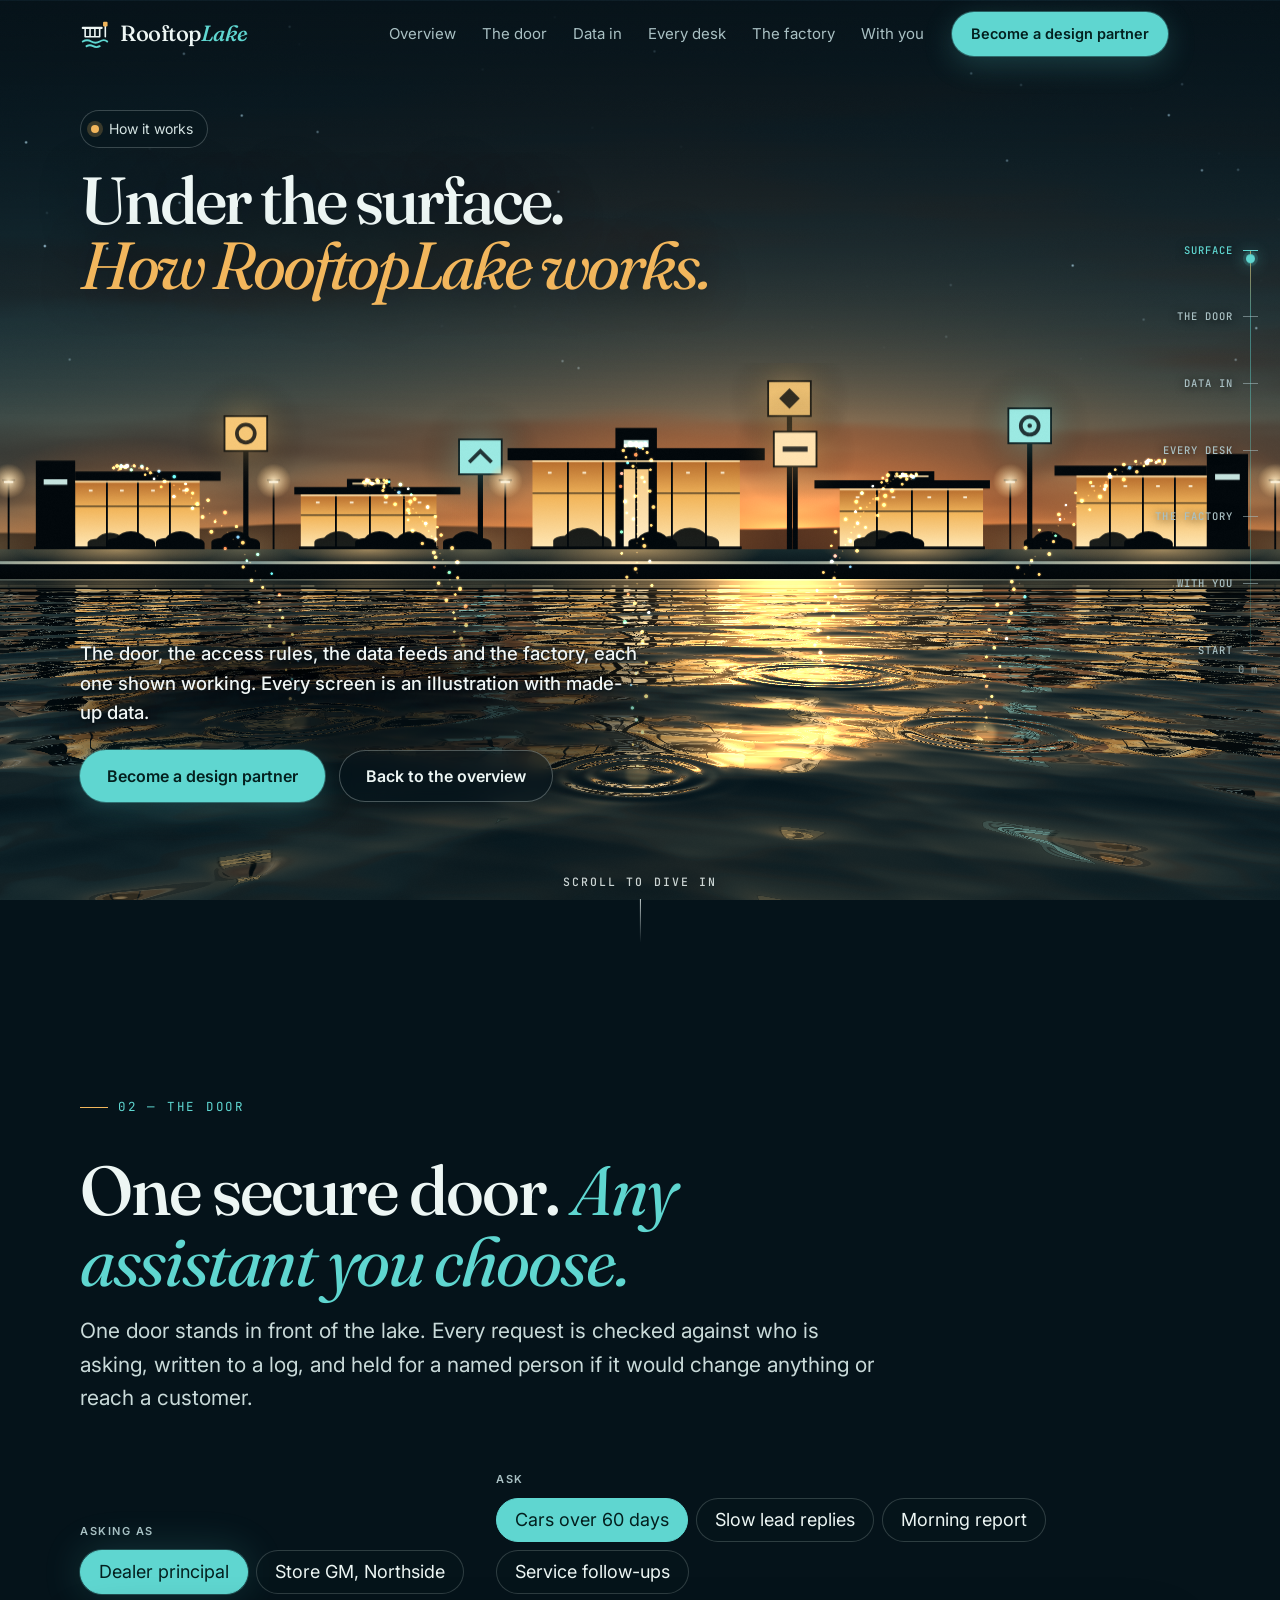
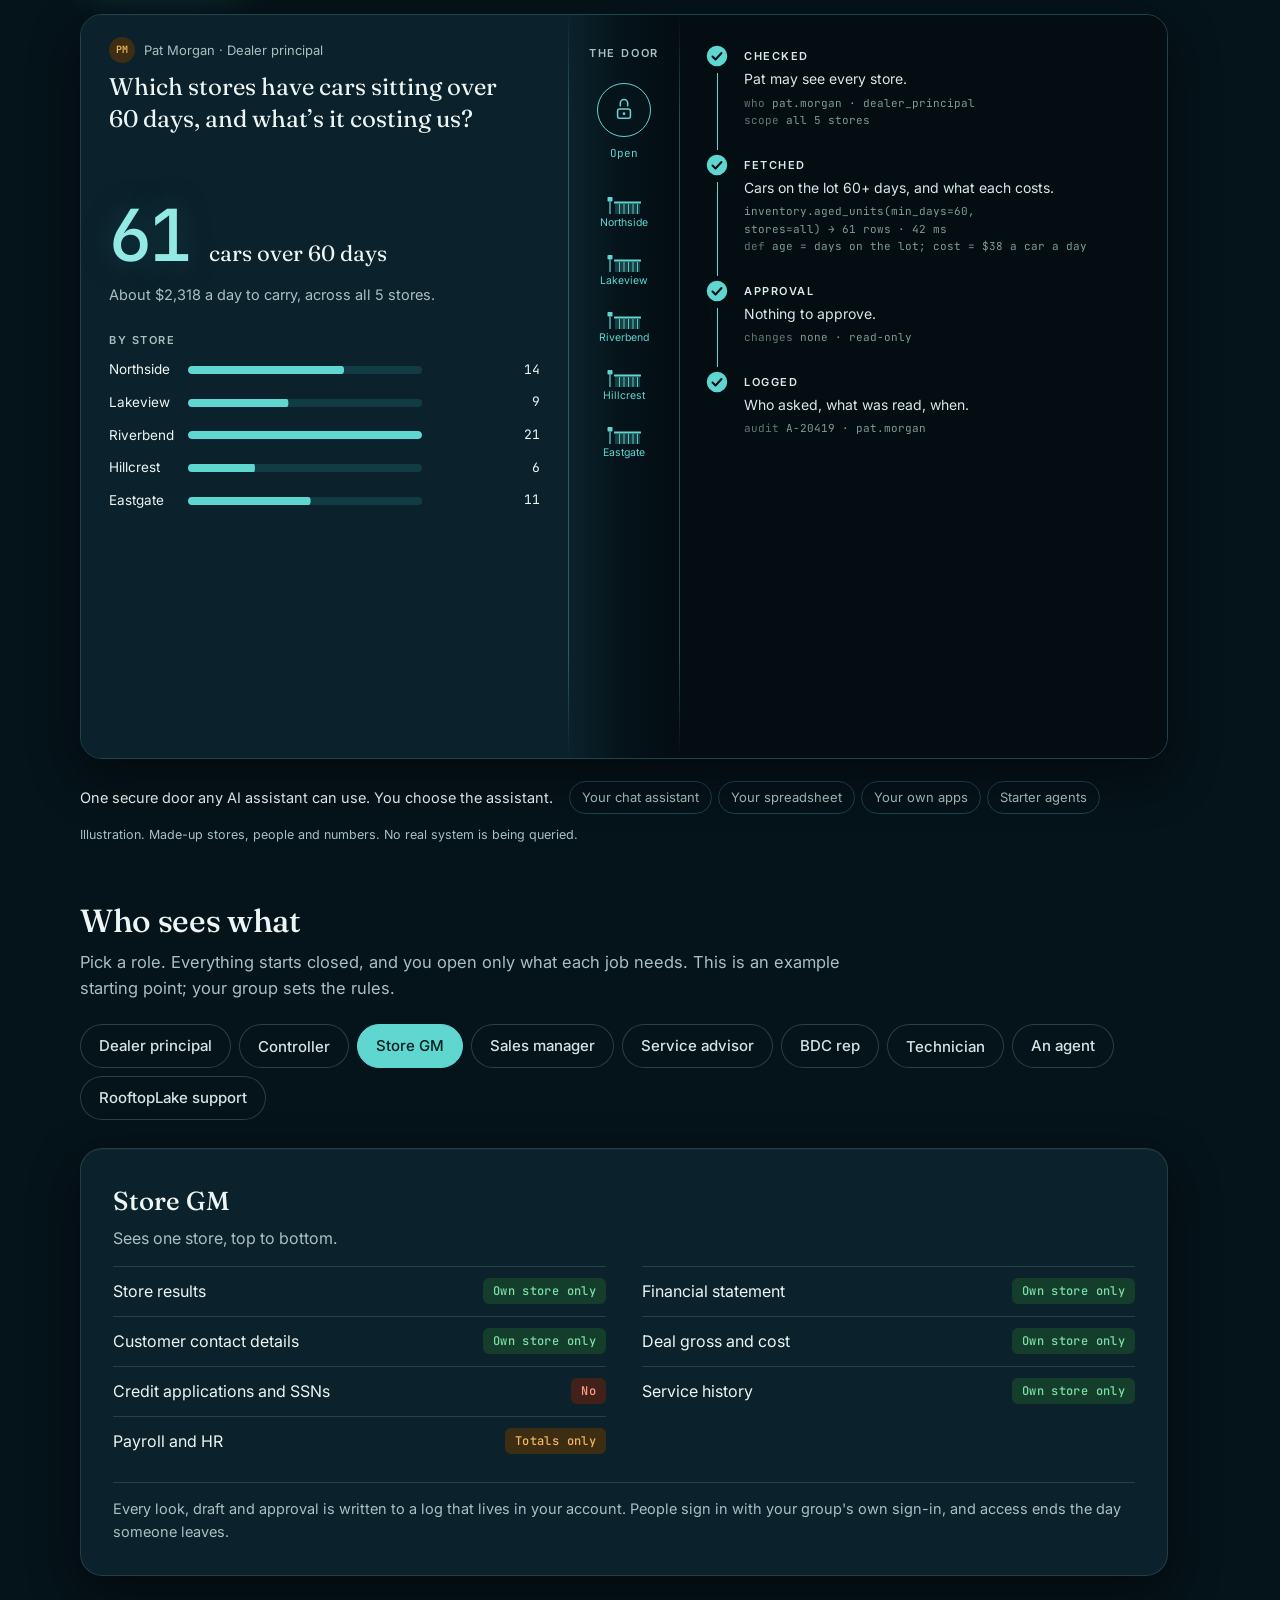
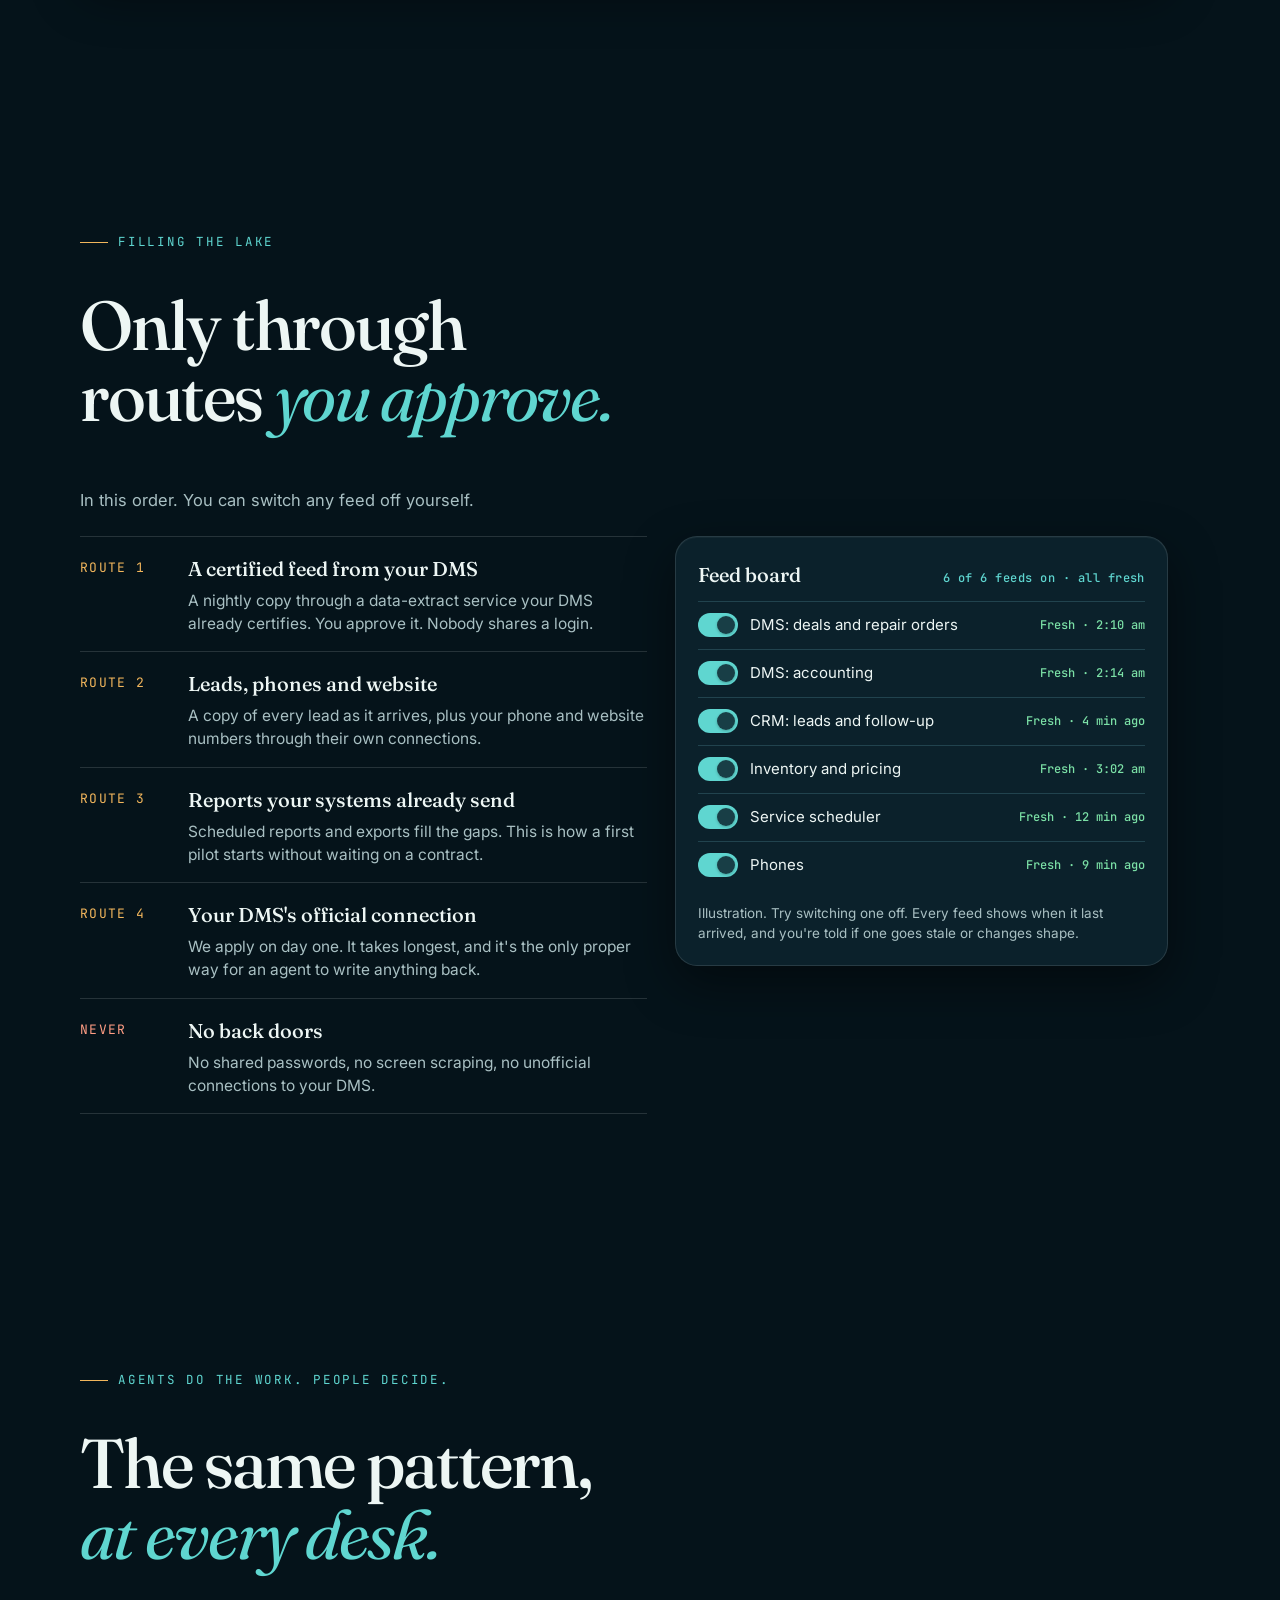
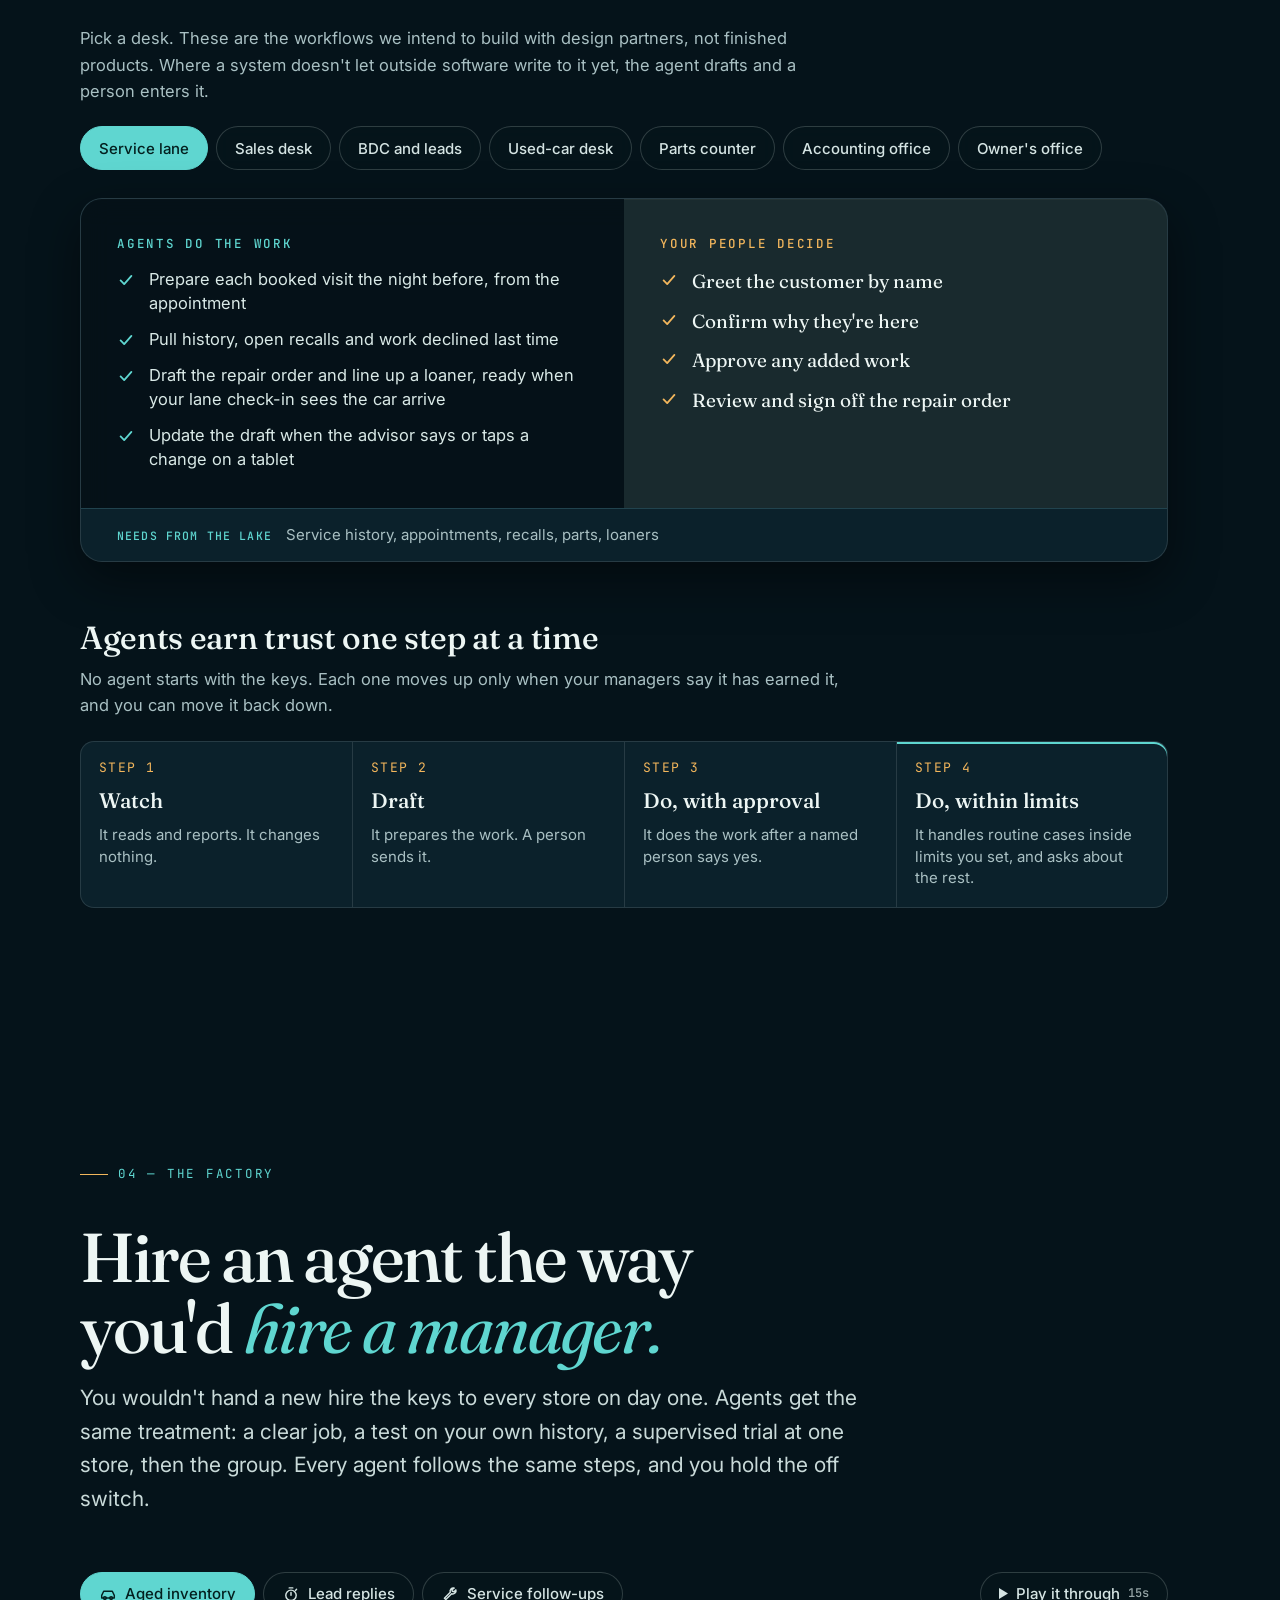
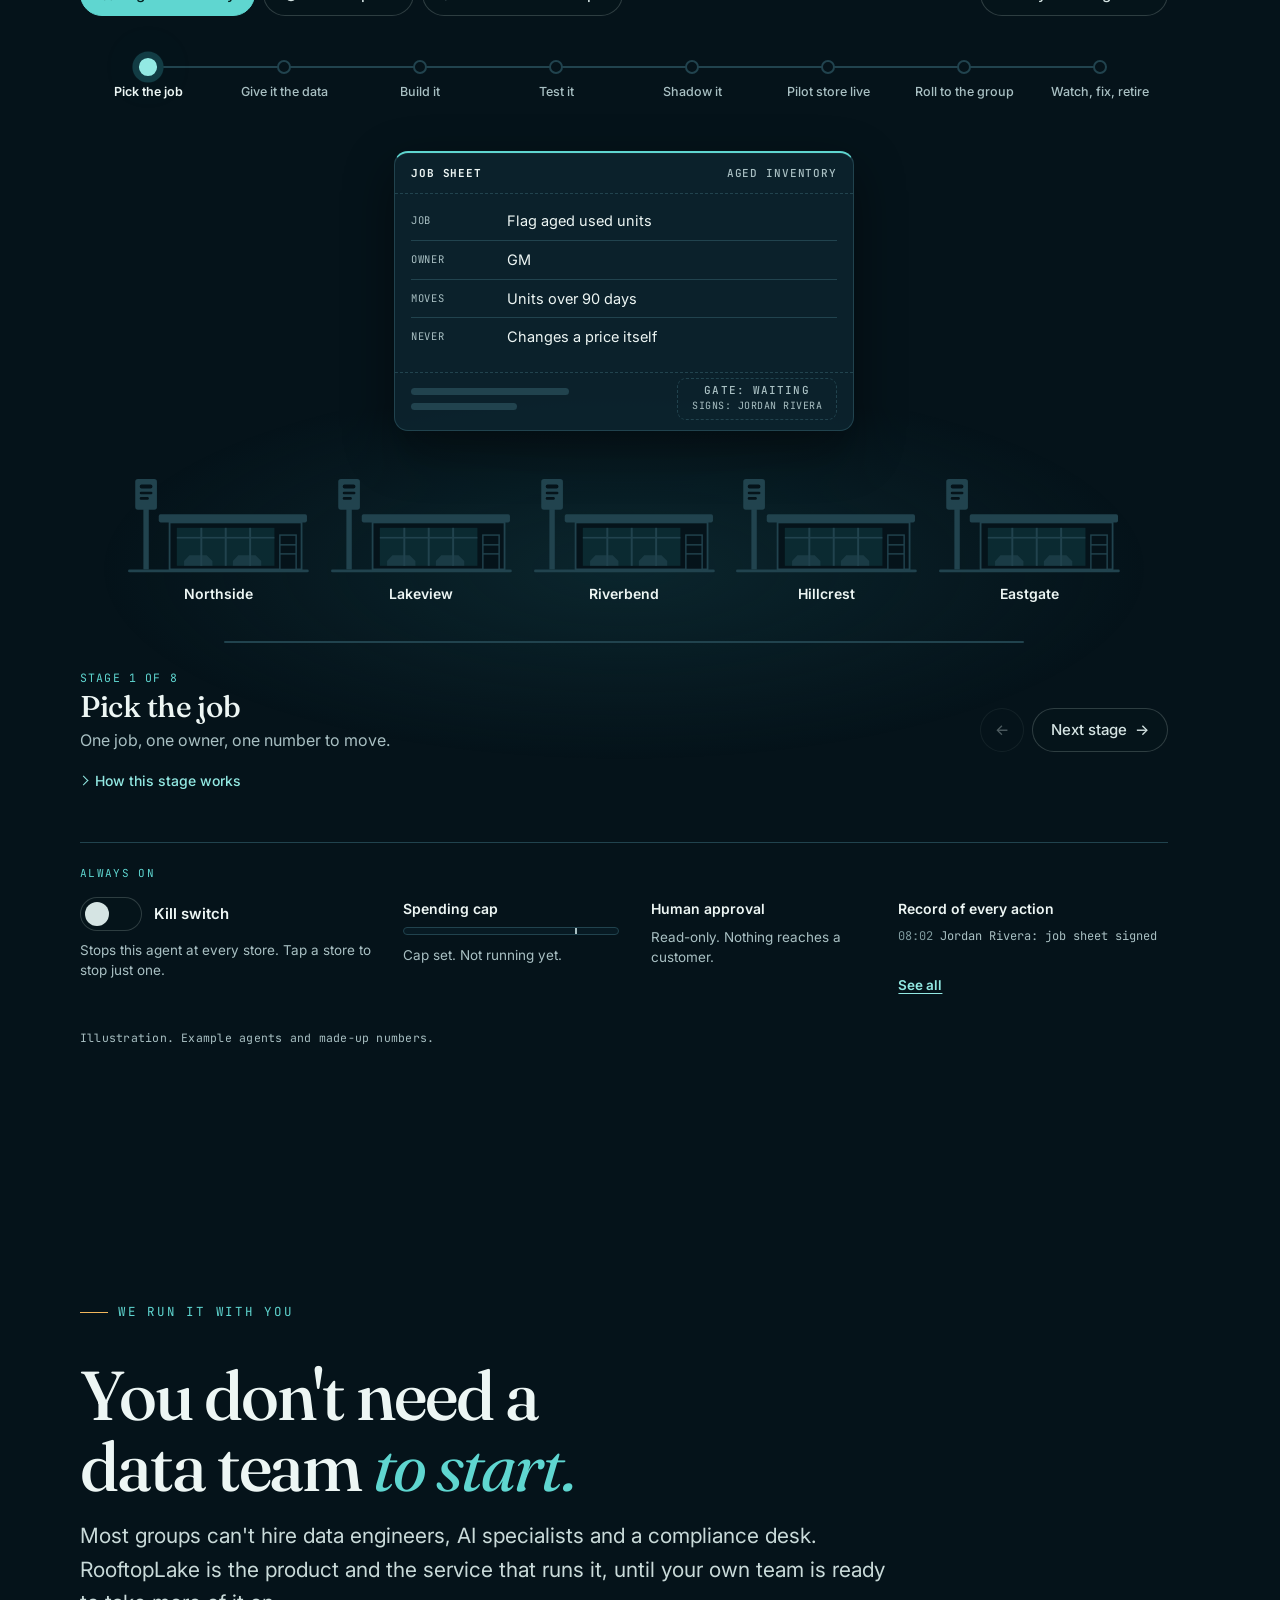
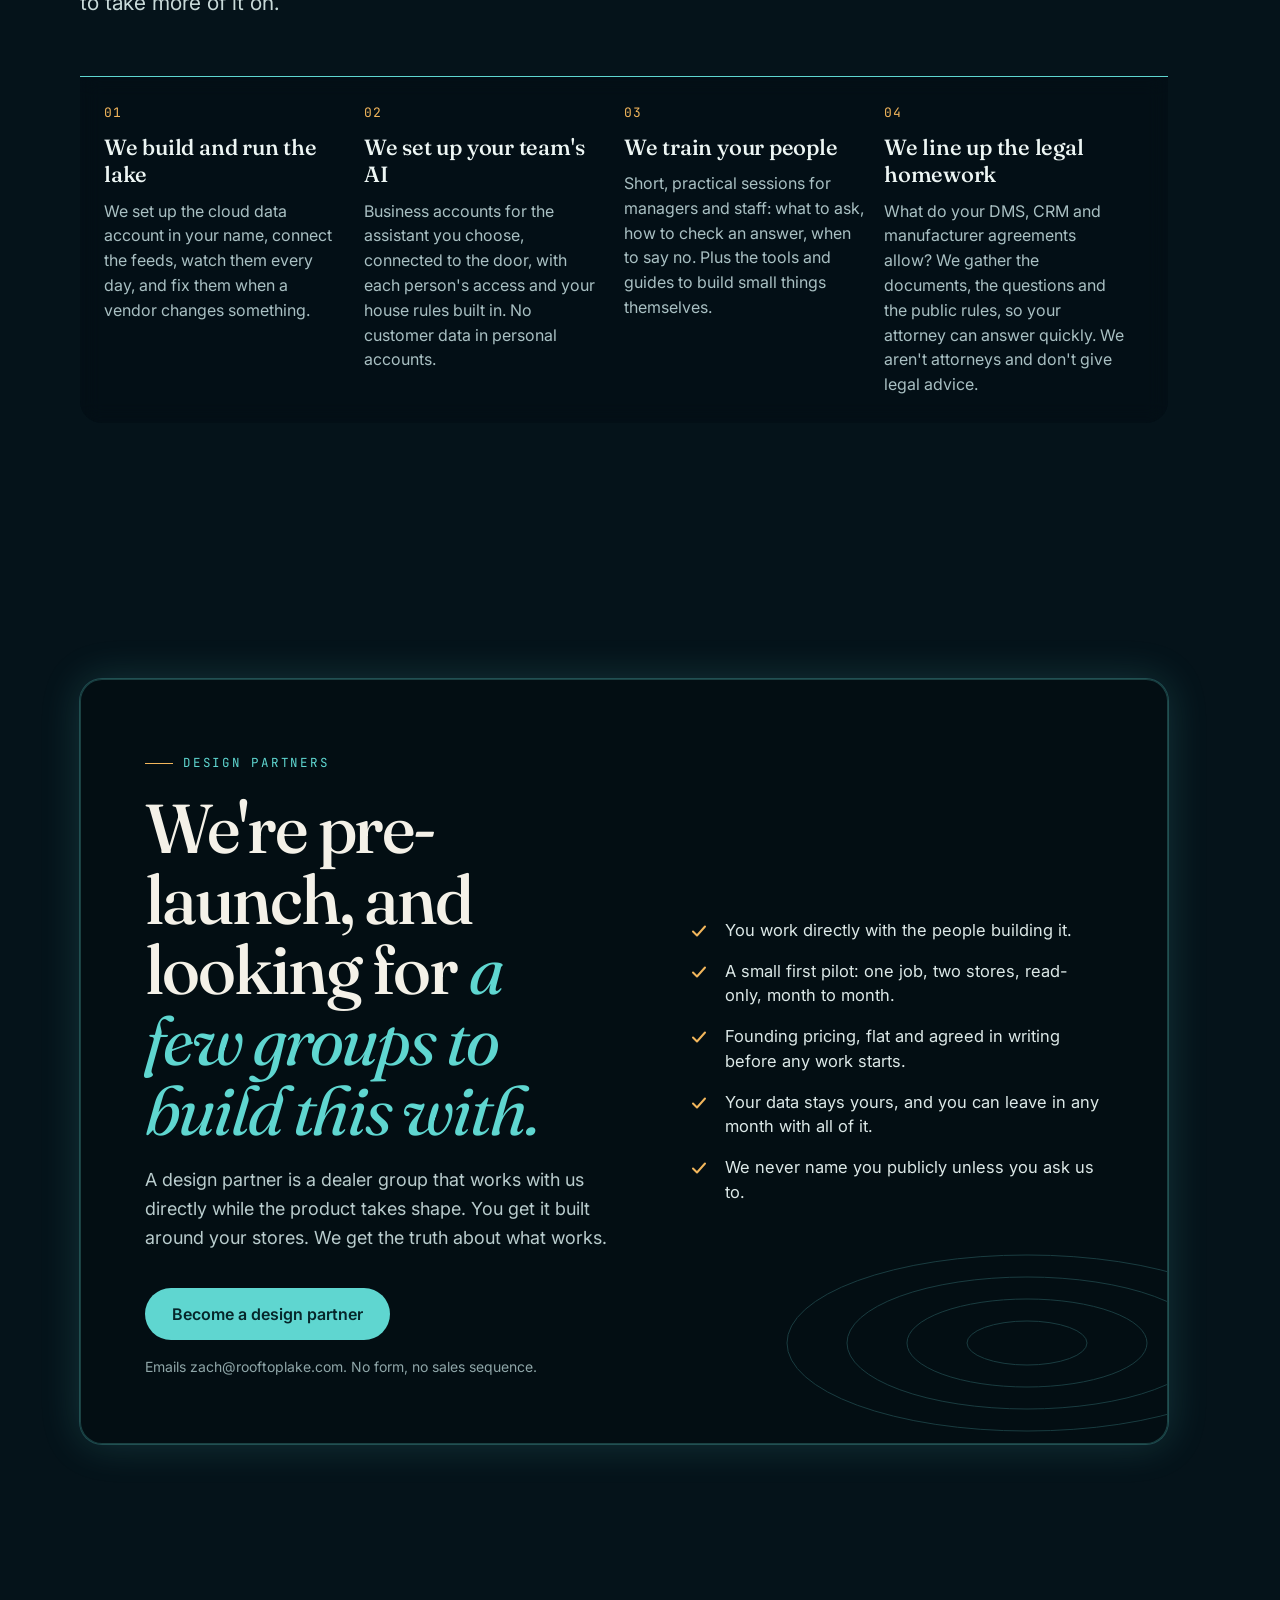
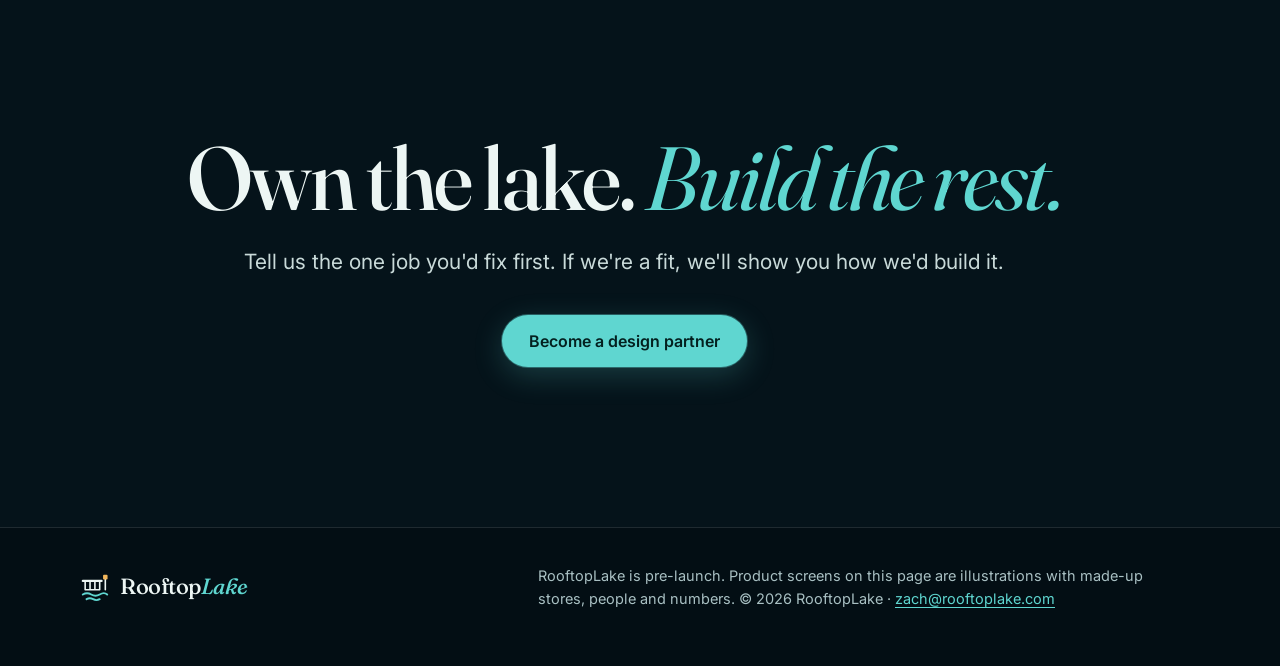
==== how-it-works.html @ 0406e912 "RooftopLake site: live lake scene, two pages, four interactive parts Co-Authored-By: Claude Fable 5." ====
<!doctype html>
<html lang="en">
<head>
<meta charset="utf-8">
<meta name="viewport" content="width=device-width, initial-scale=1">
<title>How RooftopLake works — the door, the data and the factory</title>
<meta name="description" content="How RooftopLake works: one secure door to your data, who sees what, how data gets in, and the lifecycle every agent passes before it runs across your stores.">
<link rel="canonical" href="https://rooftoplake.com/how-it-works.html">
<meta name="theme-color" content="#05131A">
<meta name="color-scheme" content="dark">
<meta property="og:type" content="website">
<meta property="og:url" content="https://rooftoplake.com/how-it-works.html">
<meta property="og:title" content="RooftopLake — agents do the work. Your people decide.">
<meta property="og:description" content="One lake you own. One secure door. Starter agents on day one. A factory to build the rest. For dealer groups.">
<meta property="og:image" content="https://rooftoplake.com/og.png">
<meta name="twitter:card" content="summary_large_image">
<link rel="icon" href="favicon.svg" type="image/svg+xml">
<link rel="apple-touch-icon" href="apple-touch-icon.png">
<link rel="preconnect" href="https://fonts.googleapis.com">
<link rel="preconnect" href="https://fonts.gstatic.com" crossorigin>
<link href="https://fonts.googleapis.com/css2?family=Fraunces:ital,opsz,wght@0,9..144,400..600;1,9..144,400..500&family=Inter:wght@400;500;600&family=JetBrains+Mono:wght@400;500&display=swap" rel="stylesheet">
<link rel="stylesheet" href="css/tokens.css?v=1794466640">
<link rel="stylesheet" href="css/scene.css?v=1794466640">
<link rel="stylesheet" href="css/site.css?v=1794466640">
<link rel="stylesheet" href="css/lane.css?v=1794466640">
<link rel="stylesheet" href="css/explainer.css?v=1794466640">
<link rel="stylesheet" href="css/demo.css?v=1794466640">
<link rel="stylesheet" href="css/lifecycle.css?v=1794466640">
<script>document.documentElement.classList.add('js')</script>
<script type="application/ld+json">{"@context":"https://schema.org","@type":"Organization","name":"RooftopLake","url":"https://rooftoplake.com/","email":"zach@rooftoplake.com","description":"A dealer-owned data lake, a secure door for AI assistants, and an agent factory for dealer groups."}</script>
</head>
<body>
<a class="skip" href="#main">Skip to content</a>
<div id="lake-scene" aria-hidden="true"></div>

<svg width="0" height="0" style="position:absolute" aria-hidden="true">
  <symbol id="i-check" viewBox="0 0 20 20"><path d="M4 10.5l4 4 8-9" fill="none" stroke="currentColor" stroke-width="2" stroke-linecap="round" stroke-linejoin="round"/></symbol>
  <symbol id="i-x" viewBox="0 0 20 20"><path d="M5 5l10 10M15 5L5 15" fill="none" stroke="currentColor" stroke-width="2" stroke-linecap="round"/></symbol>
  <symbol id="i-arrow" viewBox="0 0 16 16"><path d="M3 8h10M9 4l4 4-4 4" fill="none" stroke="currentColor" stroke-width="1.8" stroke-linecap="round" stroke-linejoin="round"/></symbol>
  <symbol id="i-mark" viewBox="0 0 32 32"><path d="M3 9.500h20" fill="none" stroke="var(--ink)" stroke-width="2.400" stroke-linecap="round"/><path d="M5.500 9.500V19M21 9.500V19M5.500 19H21M10.700 9.500V19M15.900 9.500V19" fill="none" stroke="var(--ink)" stroke-width="1.700" stroke-linecap="round"/><path d="M27 4.500V19" fill="none" stroke="var(--ink)" stroke-width="1.700" stroke-linecap="round"/><rect x="24.600" y="3" width="4.800" height="5" rx="1" fill="var(--brass)"/><path d="M3 24c3-1.800 6-1.800 9 0s6 1.800 9 0 6-1.800 8 0M7 29c2.300-1.300 4.700-1.300 7 0s4.700 1.300 7 0" fill="none" stroke="var(--teal)" stroke-width="2" stroke-linecap="round"/></symbol>
</svg>

<header class="nav" id="nav">
  <div class="wrap">
    <a class="mark" href="index.html" aria-label="RooftopLake home"><svg aria-hidden="true"><use href="#i-mark"/></svg><span>Rooftop<b>Lake</b></span></a>
    <nav aria-label="Sections">
      <a href="index.html">Overview</a>
      <a href="#door">The door</a>
      <a href="#data">Data in</a>
      <a href="#desks">Every desk</a>
      <a href="#factory">The factory</a>
      <a href="#run">With you</a>
    </nav>
    <a class="btn btn-primary" href="mailto:zach@rooftoplake.com?subject=RooftopLake%20design%20partner">Become a design partner</a>
  </div>
  <div class="progress" id="progress" aria-hidden="true"></div>
</header>

<main id="main">

<section class="hero hero-sub" id="top" data-depth-label="Surface">
  <div class="wrap">
    <div class="hero-top">
      <div class="badge rv"><i></i>How it works</div>
      <h1 class="rv" style="--i:1">Under the surface. <em>How RooftopLake works.</em></h1>
    </div>
    <div class="hero-bottom">
      <p class="lead rv" style="--i:2">The door, the access rules, the data feeds and the factory, each one shown working. Every screen is an illustration with made-up data.</p>
      <div class="cta-row rv" style="--i:3"><a class="btn btn-primary" href="mailto:zach@rooftoplake.com?subject=RooftopLake%20design%20partner">Become a design partner</a><a class="btn btn-ghost" href="index.html">Back to the overview</a></div>
    </div>
  </div>
  <a class="dive" href="#door" aria-label="Scroll down to dive in"><span>Scroll to dive in</span><i aria-hidden="true"></i></a>
</section>

<section id="door" data-depth-label="The door">
  <div class="wrap">
    <div class="sec-head">
      <span class="eyebrow rv">02 — The door</span>
      <h2 class="rv">One secure door. <em>Any assistant you choose.</em></h2>
      <p class="lead rv">One door stands in front of the lake. Every request is checked against who is asking, written to a log, and held for a named person if it would change anything or reach a customer.</p>
    </div>
    <div class="rv" id="agent-demo"><noscript>An interactive demo shows an assistant answering questions across five example stores through one secure door.</noscript></div>
    <div class="access rv" id="access">
      <div class="desks-head"><h3>Who sees what</h3><p>Pick a role. Everything starts closed, and you open only what each job needs. This is an example starting point; your group sets the rules.</p></div>
      <div class="chips" role="group" aria-label="Pick a role" id="roleChips"></div>
      <div class="access-card">
        <div class="access-who"><b id="roleName"></b><span id="roleNote"></span></div>
        <ul id="accessList" aria-live="polite"></ul>
        <p class="access-foot">Every look, draft and approval is written to a log that lives in your account. People sign in with your group's own sign-in, and access ends the day someone leaves.</p>
      </div>
    </div>

  </div>
</section>

<section id="data" data-depth-label="Data in">
  <div class="wrap">
    <div class="sec-head"><span class="eyebrow rv">Filling the lake</span><h2 class="rv">Only through routes <em>you approve.</em></h2></div>
<div class="datain rv" id="data-in">
      <div class="desks-head"><p>In this order. You can switch any feed off yourself.</p></div>
      <div class="datain-grid">
        <ol class="routes">
          <li><span class="num">ROUTE 1</span><b>A certified feed from your DMS</b><span>A nightly copy through a data-extract service your DMS already certifies. You approve it. Nobody shares a login.</span></li>
          <li><span class="num">ROUTE 2</span><b>Leads, phones and website</b><span>A copy of every lead as it arrives, plus your phone and website numbers through their own connections.</span></li>
          <li><span class="num">ROUTE 3</span><b>Reports your systems already send</b><span>Scheduled reports and exports fill the gaps. This is how a first pilot starts without waiting on a contract.</span></li>
          <li><span class="num">ROUTE 4</span><b>Your DMS's official connection</b><span>We apply on day one. It takes longest, and it's the only proper way for an agent to write anything back.</span></li>
          <li class="never"><span class="num">NEVER</span><b>No back doors</b><span>No shared passwords, no screen scraping, no unofficial connections to your DMS.</span></li>
        </ol>
        <div class="feeds" aria-label="Example feed board">
          <div class="feeds-top"><b>Feed board</b><span id="feedSummary" aria-live="polite">6 of 6 feeds on · all fresh</span></div>
          <ul id="feedList">
            <li><label><input type="checkbox" checked><span class="sw" aria-hidden="true"></span><span class="fn">DMS: deals and repair orders</span></label><span class="fs">Fresh · 2:10 am</span></li>
            <li><label><input type="checkbox" checked><span class="sw" aria-hidden="true"></span><span class="fn">DMS: accounting</span></label><span class="fs">Fresh · 2:14 am</span></li>
            <li><label><input type="checkbox" checked><span class="sw" aria-hidden="true"></span><span class="fn">CRM: leads and follow-up</span></label><span class="fs">Fresh · 4 min ago</span></li>
            <li><label><input type="checkbox" checked><span class="sw" aria-hidden="true"></span><span class="fn">Inventory and pricing</span></label><span class="fs">Fresh · 3:02 am</span></li>
            <li><label><input type="checkbox" checked><span class="sw" aria-hidden="true"></span><span class="fn">Service scheduler</span></label><span class="fs">Fresh · 12 min ago</span></li>
            <li><label><input type="checkbox" checked><span class="sw" aria-hidden="true"></span><span class="fn">Phones</span></label><span class="fs">Fresh · 9 min ago</span></li>
          </ul>
          <p class="feeds-note">Illustration. Try switching one off. Every feed shows when it last arrived, and you're told if one goes stale or changes shape.</p>
        </div>
      </div>
    </div>
      </div>
</section>

<section id="desks" data-depth-label="Every desk">
  <div class="wrap">
    <div class="sec-head"><span class="eyebrow rv">Agents do the work. People decide.</span><h2 class="rv">The same pattern, <em>at every desk.</em></h2></div>
<div class="desks rv">
      <div class="desks-head"><p>Pick a desk. These are the workflows we intend to build with design partners, not finished products. Where a system doesn't let outside software write to it yet, the agent drafts and a person enters it.</p></div>
      <div class="chips" role="tablist" aria-label="Desks in the store" id="deskTabs"><button class="chip" type="button" role="tab" id="dk-t-lane" aria-controls="dk-p-lane" aria-selected="true" tabindex="0">Service lane</button><button class="chip" type="button" role="tab" id="dk-t-sales" aria-controls="dk-p-sales" aria-selected="false" tabindex="-1">Sales desk</button><button class="chip" type="button" role="tab" id="dk-t-bdc" aria-controls="dk-p-bdc" aria-selected="false" tabindex="-1">BDC and leads</button><button class="chip" type="button" role="tab" id="dk-t-used" aria-controls="dk-p-used" aria-selected="false" tabindex="-1">Used-car desk</button><button class="chip" type="button" role="tab" id="dk-t-parts" aria-controls="dk-p-parts" aria-selected="false" tabindex="-1">Parts counter</button><button class="chip" type="button" role="tab" id="dk-t-office" aria-controls="dk-p-office" aria-selected="false" tabindex="-1">Accounting office</button><button class="chip" type="button" role="tab" id="dk-t-group" aria-controls="dk-p-group" aria-selected="false" tabindex="-1">Owner's office</button></div>
      <div class="desk-panel" role="tabpanel" id="dk-p-lane" aria-labelledby="dk-t-lane" tabindex="0">
        <div class="desk-col agent"><h4>Agents do the work</h4><ul><li><svg aria-hidden="true"><use href="#i-check"/></svg><span>Prepare each booked visit the night before, from the appointment</span></li><li><svg aria-hidden="true"><use href="#i-check"/></svg><span>Pull history, open recalls and work declined last time</span></li><li><svg aria-hidden="true"><use href="#i-check"/></svg><span>Draft the repair order and line up a loaner, ready when your lane check-in sees the car arrive</span></li><li><svg aria-hidden="true"><use href="#i-check"/></svg><span>Update the draft when the advisor says or taps a change on a tablet</span></li></ul></div>
        <div class="desk-col human"><h4>Your people decide</h4><ul><li><svg aria-hidden="true"><use href="#i-check"/></svg><span>Greet the customer by name</span></li><li><svg aria-hidden="true"><use href="#i-check"/></svg><span>Confirm why they're here</span></li><li><svg aria-hidden="true"><use href="#i-check"/></svg><span>Approve any added work</span></li><li><svg aria-hidden="true"><use href="#i-check"/></svg><span>Review and sign off the repair order</span></li></ul></div>
        <p class="desk-needs"><span>Needs from the lake</span>Service history, appointments, recalls, parts, loaners</p>
      </div><div class="desk-panel" role="tabpanel" id="dk-p-sales" aria-labelledby="dk-t-sales" tabindex="0" hidden>
        <div class="desk-col agent"><h4>Agents do the work</h4><ul><li><svg aria-hidden="true"><use href="#i-check"/></svg><span>Build the deal jacket: trade value, payoff, incentives that apply</span></li><li><svg aria-hidden="true"><use href="#i-check"/></svg><span>Carry over what the customer already told you online</span></li><li><svg aria-hidden="true"><use href="#i-check"/></svg><span>Check every document is present and matches</span></li><li><svg aria-hidden="true"><use href="#i-check"/></svg><span>Prepare the handover to finance</span></li></ul></div>
        <div class="desk-col human"><h4>Your people decide</h4><ul><li><svg aria-hidden="true"><use href="#i-check"/></svg><span>Structure the deal</span></li><li><svg aria-hidden="true"><use href="#i-check"/></svg><span>Negotiate with the customer</span></li><li><svg aria-hidden="true"><use href="#i-check"/></svg><span>Say yes or no</span></li><li><svg aria-hidden="true"><use href="#i-check"/></svg><span>Deliver the car</span></li></ul></div>
        <p class="desk-needs"><span>Needs from the lake</span>Inventory, CRM, desking, lender and incentive data</p>
      </div><div class="desk-panel" role="tabpanel" id="dk-p-bdc" aria-labelledby="dk-t-bdc" tabindex="0" hidden>
        <div class="desk-col agent"><h4>Agents do the work</h4><ul><li><svg aria-hidden="true"><use href="#i-check"/></svg><span>Read every lead the minute it arrives</span></li><li><svg aria-hidden="true"><use href="#i-check"/></svg><span>Match it to the customer and household you already know</span></li><li><svg aria-hidden="true"><use href="#i-check"/></svg><span>Check the customer's consent, then draft the first reply and offer times</span></li><li><svg aria-hidden="true"><use href="#i-check"/></svg><span>Flag the leads that need a person now</span></li></ul></div>
        <div class="desk-col human"><h4>Your people decide</h4><ul><li><svg aria-hidden="true"><use href="#i-check"/></svg><span>Approve what goes out, with one tap</span></li><li><svg aria-hidden="true"><use href="#i-check"/></svg><span>Make the calls that matter</span></li><li><svg aria-hidden="true"><use href="#i-check"/></svg><span>Set the tone and the rules</span></li><li><svg aria-hidden="true"><use href="#i-check"/></svg><span>Coach the team on what the audit shows</span></li></ul></div>
        <p class="desk-needs"><span>Needs from the lake</span>CRM, website, phone, service history</p>
      </div><div class="desk-panel" role="tabpanel" id="dk-p-used" aria-labelledby="dk-t-used" tabindex="0" hidden>
        <div class="desk-col agent"><h4>Agents do the work</h4><ul><li><svg aria-hidden="true"><use href="#i-check"/></svg><span>Watch age, market and recon status across every store</span></li><li><svg aria-hidden="true"><use href="#i-check"/></svg><span>Propose price moves and store-to-store transfers</span></li><li><svg aria-hidden="true"><use href="#i-check"/></svg><span>Chase the recon step that is holding a car up</span></li><li><svg aria-hidden="true"><use href="#i-check"/></svg><span>Line up appraisal facts before the customer arrives</span></li></ul></div>
        <div class="desk-col human"><h4>Your people decide</h4><ul><li><svg aria-hidden="true"><use href="#i-check"/></svg><span>Decide the price</span></li><li><svg aria-hidden="true"><use href="#i-check"/></svg><span>Decide what to buy and what to wholesale</span></li><li><svg aria-hidden="true"><use href="#i-check"/></svg><span>Approve transfers</span></li><li><svg aria-hidden="true"><use href="#i-check"/></svg><span>Walk the lot</span></li></ul></div>
        <p class="desk-needs"><span>Needs from the lake</span>Inventory, recon, market data, floorplan</p>
      </div><div class="desk-panel" role="tabpanel" id="dk-p-parts" aria-labelledby="dk-t-parts" tabindex="0" hidden>
        <div class="desk-col agent"><h4>Agents do the work</h4><ul><li><svg aria-hidden="true"><use href="#i-check"/></svg><span>Match parts to tomorrow's appointments</span></li><li><svg aria-hidden="true"><use href="#i-check"/></svg><span>Flag what is out of stock before the car is on the lift</span></li><li><svg aria-hidden="true"><use href="#i-check"/></svg><span>Draft the stock order and track special orders</span></li><li><svg aria-hidden="true"><use href="#i-check"/></svg><span>Follow up on returns and cores</span></li></ul></div>
        <div class="desk-col human"><h4>Your people decide</h4><ul><li><svg aria-hidden="true"><use href="#i-check"/></svg><span>Approve the order</span></li><li><svg aria-hidden="true"><use href="#i-check"/></svg><span>Handle the customer and the technicians</span></li><li><svg aria-hidden="true"><use href="#i-check"/></svg><span>Decide stocking levels</span></li><li><svg aria-hidden="true"><use href="#i-check"/></svg><span>Deal with the exceptions</span></li></ul></div>
        <p class="desk-needs"><span>Needs from the lake</span>Parts inventory, appointments, repair orders</p>
      </div><div class="desk-panel" role="tabpanel" id="dk-p-office" aria-labelledby="dk-t-office" tabindex="0" hidden>
        <div class="desk-col agent"><h4>Agents do the work</h4><ul><li><svg aria-hidden="true"><use href="#i-check"/></svg><span>Reconcile schedules every day, not at month end</span></li><li><svg aria-hidden="true"><use href="#i-check"/></svg><span>Chase missing and mismatched deal documents</span></li><li><svg aria-hidden="true"><use href="#i-check"/></svg><span>Prepare warranty claims and check them first</span></li><li><svg aria-hidden="true"><use href="#i-check"/></svg><span>Draft month-end entries with the back-up attached</span></li></ul></div>
        <div class="desk-col human"><h4>Your people decide</h4><ul><li><svg aria-hidden="true"><use href="#i-check"/></svg><span>Review the exceptions</span></li><li><svg aria-hidden="true"><use href="#i-check"/></svg><span>Approve entries and claims</span></li><li><svg aria-hidden="true"><use href="#i-check"/></svg><span>Sign the statement</span></li><li><svg aria-hidden="true"><use href="#i-check"/></svg><span>Advise the owner</span></li></ul></div>
        <p class="desk-needs"><span>Needs from the lake</span>Accounting, DMS, deal jackets, claims</p>
      </div><div class="desk-panel" role="tabpanel" id="dk-p-group" aria-labelledby="dk-t-group" tabindex="0" hidden>
        <div class="desk-col agent"><h4>Agents do the work</h4><ul><li><svg aria-hidden="true"><use href="#i-check"/></svg><span>Write the morning brief for the whole group</span></li><li><svg aria-hidden="true"><use href="#i-check"/></svg><span>Compare stores on the same definitions</span></li><li><svg aria-hidden="true"><use href="#i-check"/></svg><span>Spot the outlier before it becomes a problem</span></li><li><svg aria-hidden="true"><use href="#i-check"/></svg><span>Bring a new store into the same picture</span></li></ul></div>
        <div class="desk-col human"><h4>Your people decide</h4><ul><li><svg aria-hidden="true"><use href="#i-check"/></svg><span>Decide where to spend attention</span></li><li><svg aria-hidden="true"><use href="#i-check"/></svg><span>Set the targets and the rules</span></li><li><svg aria-hidden="true"><use href="#i-check"/></svg><span>Hold managers to one set of numbers</span></li><li><svg aria-hidden="true"><use href="#i-check"/></svg><span>Choose what the factory builds next</span></li></ul></div>
        <p class="desk-needs"><span>Needs from the lake</span>Everything in the lake</p>
      </div>
    </div>
    <div class="ladder rv">
      <div class="ladder-head"><h3>Agents earn trust one step at a time</h3><p>No agent starts with the keys. Each one moves up only when your managers say it has earned it, and you can move it back down.</p></div>
      <ol>
        <li><span class="num">STEP 1</span><b>Watch</b><span>It reads and reports. It changes nothing.</span></li>
        <li><span class="num">STEP 2</span><b>Draft</b><span>It prepares the work. A person sends it.</span></li>
        <li><span class="num">STEP 3</span><b>Do, with approval</b><span>It does the work after a named person says yes.</span></li>
        <li><span class="num">STEP 4</span><b>Do, within limits</b><span>It handles routine cases inside limits you set, and asks about the rest.</span></li>
      </ol>
    </div>
  
  </div>
</section>

<section id="factory" data-depth-label="The factory">
  <div class="wrap">
    <div class="sec-head">
      <span class="eyebrow rv">04 — The factory</span>
      <h2 class="rv">Hire an agent the way you'd <em>hire a manager.</em></h2>
      <p class="lead rv">You wouldn't hand a new hire the keys to every store on day one. Agents get the same treatment: a clear job, a test on your own history, a supervised trial at one store, then the group. Every agent follows the same steps, and you hold the off switch.</p>
    </div>
    <div class="rv" id="factory-lifecycle"><noscript>The agent lifecycle has eight stages: pick the job, give it the data, build it, test it, shadow it, pilot store live, roll to the group, and watch, fix, retire.</noscript></div>
  </div>
</section>

<section id="run" data-depth-label="With you">
  <div class="wrap">
    <div class="sec-head">
      <span class="eyebrow rv">We run it with you</span>
      <h2 class="rv">You don't need a data team <em>to start.</em></h2>
      <p class="lead rv">Most groups can't hire data engineers, AI specialists and a compliance desk. RooftopLake is the product and the service that runs it, until your own team is ready to take more of it on.</p>
    </div>
    <div class="runs">
      <article class="run rv"><span class="num">01</span><h3>We build and run the lake</h3><p>We set up the cloud data account in your name, connect the feeds, watch them every day, and fix them when a vendor changes something.</p></article>
      <article class="run rv" style="--i:1"><span class="num">02</span><h3>We set up your team's AI</h3><p>Business accounts for the assistant you choose, connected to the door, with each person's access and your house rules built in. No customer data in personal accounts.</p></article>
      <article class="run rv" style="--i:2"><span class="num">03</span><h3>We train your people</h3><p>Short, practical sessions for managers and staff: what to ask, how to check an answer, when to say no. Plus the tools and guides to build small things themselves.</p></article>
      <article class="run rv" style="--i:3"><span class="num">04</span><h3>We line up the legal homework</h3><p>What do your DMS, CRM and manufacturer agreements allow? We gather the documents, the questions and the public rules, so your attorney can answer quickly. We aren't attorneys and don't give legal advice.</p></article>
    </div>
  </div>
</section>

<section id="partners" data-depth-label="Start">
  <div class="wrap">
    <div class="partner rv">
      <div>
        <span class="eyebrow">Design partners</span>
        <h2>We're pre-launch, and looking for <em>a few groups to build this with.</em></h2>
        <p style="margin-top:20px">A design partner is a dealer group that works with us directly while the product takes shape. You get it built around your stores. We get the truth about what works.</p>
        <div class="cta-row"><a class="btn btn-primary" href="mailto:zach@rooftoplake.com?subject=RooftopLake%20design%20partner">Become a design partner</a></div>
        <p class="fine">Emails zach@rooftoplake.com. No form, no sales sequence.</p>
      </div>
      <ul>
        <li><svg aria-hidden="true"><use href="#i-check"/></svg>You work directly with the people building it.</li>
        <li><svg aria-hidden="true"><use href="#i-check"/></svg>A small first pilot: one job, two stores, read-only, month to month.</li>
        <li><svg aria-hidden="true"><use href="#i-check"/></svg>Founding pricing, flat and agreed in writing before any work starts.</li>
        <li><svg aria-hidden="true"><use href="#i-check"/></svg>Your data stays yours, and you can leave in any month with all of it.</li>
        <li><svg aria-hidden="true"><use href="#i-check"/></svg>We never name you publicly unless you ask us to.</li>
      </ul>
      <svg class="rings" viewBox="0 0 520 520" fill="none" stroke="#5CC4C4" aria-hidden="true"><ellipse cx="260" cy="260" rx="60" ry="22"/><ellipse cx="260" cy="260" rx="120" ry="44"/><ellipse cx="260" cy="260" rx="180" ry="66"/><ellipse cx="260" cy="260" rx="240" ry="88"/></svg>
    </div>
  </div>
</section>

<section class="final">
  <div class="wrap">
    <h2 class="rv">Own the lake. <em>Build the rest.</em></h2>
    <p class="lead rv">Tell us the one job you'd fix first. If we're a fit, we'll show you how we'd build it.</p>
    <div class="cta-row rv"><a class="btn btn-primary" href="mailto:zach@rooftoplake.com?subject=RooftopLake%20design%20partner">Become a design partner</a></div>
  </div>
</section>

</main>

<footer>
  <div class="wrap">
    <a class="mark" href="index.html" aria-label="RooftopLake home"><svg aria-hidden="true"><use href="#i-mark"/></svg><span>Rooftop<b>Lake</b></span></a>
    <p>RooftopLake is pre-launch. Product screens on this page are illustrations with made-up stores, people and numbers. © 2026 RooftopLake · <a href="mailto:zach@rooftoplake.com">zach@rooftoplake.com</a></p>
  </div>
</footer>

<script src="js/scene.js?v=1794466640" defer></script>
<script src="js/site.js?v=1794466640" defer></script>
<script src="js/lane.js?v=1794466640" defer></script>
<script src="js/explainer.js?v=1794466640" defer></script>
<script src="js/demo.js?v=1794466640" defer></script>
<script src="js/lifecycle.js?v=1794466640" defer></script>
</body>
</html>
---- css/tokens.css ----
/* RooftopLake design tokens — "Deep Water". One theme: the page is the lake at dusk, and you dive into it.
   Every component uses these variables only. */
:root{
  color-scheme:dark;
  --paper:#05131A; --paper-2:rgba(9,30,39,.72); --card:rgba(13,37,47,.86);
  --ink:#EDF6F4; --ink-2:#A9C0C3; --line:#21434E;
  --teal:#5FD6D0; --teal-2:#93E9E3; --teal-soft:#123C44; --on-teal:#03201F;
  --brass:#F2B65C; --brass-soft:#3D2E13;
  --bad:#FF9D84; --bad-soft:#42211B; --good:#7BE0A6; --good-soft:#143D2B;
  --term-bg:#030D12; --term-ink:#D9E9E7; --term-dim:#7F9A9E; --term-accent:#5FD6D0; --term-brass:#F2B65C;
  --font-display:"Fraunces",Georgia,"Times New Roman",serif;
  --font-body:"Inter",-apple-system,BlinkMacSystemFont,"Segoe UI",sans-serif;
  --font-mono:"JetBrains Mono",ui-monospace,SFMono-Regular,Menlo,monospace;
  --r-sm:8px; --r-md:14px; --r-lg:22px;
  --shadow:0 1px 0 rgba(255,255,255,.04) inset,0 18px 50px rgba(0,0,0,.45);
  --ease:cubic-bezier(.2,.7,.2,1);
  --glow:0 0 0 1px rgba(95,214,208,.25),0 0 40px rgba(95,214,208,.18);
}
---- css/scene.css ----
/* RooftopLake living lake scene. Class prefix lk-. Pairs with js/scene.js.
   The gradient on #lake-scene is the no-WebGL / no-JS fallback: dusk at the top, a dark bank with a lit kerb, deep water below.
   It tracks --depth (set by scene.js) so the page still "dives" without WebGL. */
#lake-scene{
  position:fixed;inset:0;z-index:0;pointer-events:none;overflow:hidden;contain:strict;
  background-color:#05131A;
  background-image:linear-gradient(180deg,
    #04101A 0%,#082230 5%,#12333D 8%,#5E4129 9.5%,#C8733A 10.1%,#0C1B20 10.14%,#0C1B20 10.3%,#C4E6E0 10.32%,#C4E6E0 10.36%,#03090D 10.38%,#03090D 10.52%,#5A3A22 10.6%,
    #0A2A31 11.6%,#06202A 16.6%,#0A3F47 24%,#083038 36%,#061F28 55%,#05131A 78%,#030B10 100%);
  background-size:100% 600%;
  background-position:0 calc(var(--depth,0)*100%);
  background-repeat:no-repeat;
}
#lake-scene .lk-canvas{position:absolute;left:0;top:0;width:100%;height:100%;display:block;opacity:0;transition:opacity .45s ease}
#lake-scene.lk-on .lk-canvas{opacity:1}

/* Depth gauge: the one interactive piece. */
.lk-gauge{
  position:fixed;right:22px;top:50%;z-index:6;width:16px;height:min(54vh,400px);transform:translateY(-50%);
  font:500 10.5px/1 var(--font-mono,ui-monospace,Menlo,monospace);letter-spacing:.1em;text-transform:uppercase;
}
.lk-gauge::before{content:"";position:absolute;right:7px;top:0;bottom:0;width:1px;
  background:linear-gradient(180deg,rgba(242,182,92,.75),rgba(95,214,208,.5) 16%,rgba(95,214,208,.16))}
.lk-gauge ol{list-style:none;margin:0;padding:0;position:absolute;left:0;right:0;top:0;bottom:0}
.lk-gauge li{position:absolute;right:0;height:0;margin:0;padding:0}
.lk-gauge a{
  position:absolute;right:0;top:-12px;height:24px;display:flex;align-items:center;gap:10px;padding-left:10px;
  color:var(--ink-2,#A9C0C3);text-decoration:none;white-space:nowrap;border-radius:6px;outline:0;
}
.lk-gauge a::after{content:"";flex:none;width:15px;height:1px;background:currentColor;opacity:.55;transition:opacity .25s,width .25s}
.lk-lab{opacity:0;transform:translateX(6px);transition:opacity .25s,transform .25s var(--ease,ease);text-shadow:0 1px 10px rgba(3,13,18,.9)}
.lk-gauge:hover .lk-lab,.lk-gauge:focus-within .lk-lab{opacity:.72;transform:none}
.lk-gauge a.is-current{color:var(--teal,#5FD6D0)}
.lk-gauge a.is-current .lk-lab,.lk-gauge a:hover .lk-lab,.lk-gauge a:focus-visible .lk-lab{opacity:1;transform:none}
.lk-gauge a.is-current::after,.lk-gauge a:hover::after{opacity:1}
.lk-gauge a:hover{color:var(--ink,#EDF6F4)}
.lk-gauge a:focus-visible{color:var(--ink,#EDF6F4);box-shadow:0 0 0 2px var(--teal,#5FD6D0);background:rgba(3,13,18,.7)}
.lk-mark{position:absolute;right:3px;top:-4.5px;width:9px;height:9px;border-radius:50%;background:var(--teal,#5FD6D0);
  box-shadow:0 0 0 3px rgba(95,214,208,.16),0 0 16px rgba(95,214,208,.75);will-change:transform;pointer-events:none}
.lk-read{position:absolute;right:0;top:calc(100% + 14px);color:var(--ink-2,#A9C0C3);opacity:.7;white-space:nowrap;pointer-events:none;
  font-variant-numeric:tabular-nums;letter-spacing:.06em;text-transform:none}
@media (max-width:1099px){.lk-gauge{display:none}}
@media (prefers-reduced-motion:reduce){
  #lake-scene .lk-canvas,.lk-lab,.lk-gauge a::after{transition:none}
}
---- css/site.css ----
/* RooftopLake — page shell. Tokens live in tokens.css. */
*,*::before,*::after{box-sizing:border-box}
html{scroll-behavior:smooth;-webkit-text-size-adjust:100%}
body{margin:0;background:var(--paper);color:var(--ink);font-family:var(--font-body);font-size:18px;line-height:1.6;
  -webkit-font-smoothing:antialiased;text-rendering:optimizeLegibility;overflow-x:hidden}
img,svg{max-width:100%}
a{color:var(--teal);text-underline-offset:3px}
a:hover{color:var(--teal-2)}
:focus-visible{outline:3px solid var(--brass);outline-offset:3px;border-radius:6px}
.skip{position:absolute;left:-999px;top:8px;background:var(--card);color:var(--ink);padding:10px 14px;border-radius:8px;z-index:100}
.skip:focus{left:8px}
.wrap{width:100%;max-width:1168px;margin:0 auto;padding:0 24px}
.narrow{max-width:760px}
main>section{padding:112px 0;position:relative}
@media (max-width:720px){main>section{padding:72px 0}.wrap{padding:0 18px}body{font-size:17px}}

h1,h2,h3{font-family:var(--font-display);font-weight:500;letter-spacing:-.02em;line-height:1.08;margin:0;font-optical-sizing:auto}
h1{font-size:clamp(42px,7.2vw,88px);letter-spacing:-.035em;line-height:1.0}
h2{font-size:clamp(32px,4.6vw,56px)}
h3{font-size:22px;letter-spacing:-.01em;line-height:1.25}
h1 em,h2 em{font-style:italic;color:var(--teal);font-weight:400}
p{margin:0}
.lead{font-size:clamp(18px,2vw,21px);color:var(--ink-2);max-width:62ch}
.eyebrow{font-family:var(--font-mono);font-size:12.5px;letter-spacing:.14em;text-transform:uppercase;color:var(--teal);
  display:inline-flex;align-items:center;gap:10px;margin-bottom:20px}
.eyebrow::before{content:"";width:28px;height:1px;background:var(--brass)}
.sec-head{display:grid;gap:18px;margin-bottom:48px;max-width:820px}
.num{font-family:var(--font-mono);color:var(--brass);font-size:13px;letter-spacing:.1em}

/* Buttons */
.btn{display:inline-flex;align-items:center;justify-content:center;gap:10px;min-height:52px;padding:0 26px;border-radius:999px;
  font:600 16px/1 var(--font-body);text-decoration:none;border:1px solid transparent;cursor:pointer;
  transition:transform .2s var(--ease),background .2s,box-shadow .2s,border-color .2s}
.btn-primary{background:var(--teal);color:var(--on-teal);box-shadow:0 6px 20px color-mix(in srgb,var(--teal) 28%,transparent)}
.btn-primary:hover{background:var(--teal-2);color:var(--on-teal);transform:translateY(-1px)}
.btn-ghost{border-color:var(--line);color:var(--ink);background:color-mix(in srgb,var(--card) 60%,transparent)}
.btn-ghost:hover{border-color:var(--teal);color:var(--teal)}
.btn svg{width:16px;height:16px}

/* Nav */
.nav{position:sticky;top:0;z-index:50;backdrop-filter:saturate(1.4) blur(14px);-webkit-backdrop-filter:saturate(1.4) blur(14px);
  background:color-mix(in srgb,var(--paper) 82%,transparent);border-bottom:1px solid transparent;transition:border-color .3s}
.nav.scrolled{border-bottom-color:var(--line)}
.nav .wrap{display:flex;align-items:center;gap:28px;height:68px}
.mark{display:inline-flex;align-items:center;gap:10px;font-family:var(--font-display);font-size:22px;font-weight:500;letter-spacing:-.02em;
  color:var(--ink);text-decoration:none}
.mark svg{width:30px;height:30px;flex:none}
.mark b{font-weight:500;color:var(--teal);font-style:italic}
.nav nav{display:flex;gap:26px;margin-left:auto}
.nav nav a{font-size:15px;color:var(--ink-2);text-decoration:none;padding:8px 0}
.nav nav a:hover,.nav nav a.on{color:var(--ink)}
.nav .btn{min-height:42px;padding:0 18px;font-size:14.5px}
@media (max-width:980px){.nav nav{display:none}.nav .btn{margin-left:auto}}
@media (max-width:420px){.nav .btn{padding:0 14px;font-size:13.5px}.mark{font-size:20px}}
.progress{position:absolute;left:0;bottom:-1px;height:2px;width:100%;background:var(--teal);transform-origin:0 50%;transform:scaleX(0)}

/* Hero */
.hero{padding:72px 0 0;overflow:hidden}
.hero .wrap{position:relative;z-index:2}
.badge{display:inline-flex;align-items:center;gap:10px;padding:7px 14px 7px 10px;border:1px solid var(--line);border-radius:999px;
  font-size:14px;color:var(--ink-2);background:color-mix(in srgb,var(--card) 70%,transparent);margin-bottom:28px}
.badge i{width:8px;height:8px;border-radius:50%;background:var(--brass);box-shadow:0 0 0 4px color-mix(in srgb,var(--brass) 22%,transparent)}
.hero h1{max-width:13ch}
.hero .lead{margin-top:26px;max-width:58ch}
.cta-row{display:flex;flex-wrap:wrap;gap:14px;margin-top:36px;align-items:center}
.cta-note{font-size:14.5px;color:var(--ink-2);margin-top:16px}
.scene{display:block;width:100%;margin-top:24px;position:relative;z-index:1;cursor:crosshair;touch-action:manipulation}
.scene svg{display:block;width:100%;height:auto;min-height:300px}
.scene-hint{position:absolute;right:24px;bottom:18px;font:500 12px var(--font-mono);letter-spacing:.08em;text-transform:uppercase;color:var(--ink-2);opacity:.75;pointer-events:none}
.sk-sky{fill:url(#gSky)} .sk-water{fill:url(#gWater)}
.sk-b{fill:var(--ink)} .sk-b2{fill:var(--teal-2)} .sk-glass{fill:var(--brass);opacity:.85} .sk-glass2{fill:var(--teal-soft);opacity:.9}
.sk-line{stroke:var(--teal);stroke-width:1;fill:none;opacity:.35}
.sk-wave{stroke:var(--teal);stroke-width:1.2;fill:none;opacity:.28;stroke-linecap:round}
.sk-drop{fill:var(--brass)}
.sk-rip{fill:none;stroke:var(--teal);stroke-width:1.4}
.sk-label{font:500 11px var(--font-mono);letter-spacing:.1em;fill:var(--ink-2);text-transform:uppercase}
.sk-sun{fill:var(--brass);opacity:.18}
@media (prefers-reduced-motion:no-preference){
  .sk-drop{animation:drop 5.2s cubic-bezier(.5,0,.9,.6) infinite;animation-delay:calc(var(--d)*1s)}
  .sk-auto{animation:rip 5.2s ease-out infinite;animation-delay:calc(var(--d)*1s + 1.9s);opacity:0;transform-box:fill-box;transform-origin:center}
  .sk-wave{animation:wave 9s ease-in-out infinite alternate;animation-delay:calc(var(--w)*-1s)}
  .sk-user{animation:rip2 2.2s ease-out forwards;transform-box:fill-box;transform-origin:center}
}
@keyframes drop{0%{transform:translateY(0);opacity:0}8%{opacity:1}36%{transform:translateY(var(--fall));opacity:1}38%,100%{transform:translateY(var(--fall));opacity:0}}
@keyframes rip{0%{transform:scale(.1);opacity:.7}40%,100%{transform:scale(1);opacity:0}}
@keyframes rip2{0%{transform:scale(.05);opacity:.8}100%{transform:scale(1);opacity:0}}
@keyframes wave{from{transform:translateX(-18px)}to{transform:translateX(18px)}}

/* Four parts strip */
.parts{background:var(--paper-2);border-block:1px solid var(--line);padding:0}
.parts ol{list-style:none;margin:0;padding:0;display:grid;grid-template-columns:repeat(4,1fr)}
.parts li{padding:34px 28px;border-left:1px solid var(--line);display:grid;gap:8px;align-content:start}
.parts li:first-child{border-left:0}
.parts a{color:inherit;text-decoration:none;display:grid;gap:8px}
.parts a:hover h3{color:var(--teal)}
.parts p{font-size:15.5px;color:var(--ink-2);line-height:1.5}
@media (max-width:900px){.parts ol{grid-template-columns:1fr 1fr}.parts li:nth-child(3){border-left:0}.parts li:nth-child(n+3){border-top:1px solid var(--line)}}
@media (max-width:520px){.parts ol{grid-template-columns:1fr}.parts li{border-left:0;border-top:1px solid var(--line);padding:24px 4px}.parts li:first-child{border-top:0}}

/* Problem */
.pains{display:grid;grid-template-columns:repeat(3,1fr);gap:18px}
.pain{background:var(--card);border:1px solid var(--line);border-radius:var(--r-md);padding:26px 24px 24px;display:grid;gap:10px;align-content:start;
  transition:transform .3s var(--ease),box-shadow .3s,border-color .3s}
.pain:hover{transform:translateY(-3px);box-shadow:var(--shadow);border-color:color-mix(in srgb,var(--teal) 40%,var(--line))}
.pain p{font-size:16px;color:var(--ink-2);line-height:1.55}
.pain .cure{margin-top:6px;padding-top:12px;border-top:1px dashed var(--line);font-size:15px;color:var(--ink)}
.pain .cure b{color:var(--teal);font-weight:600}
.pain svg{width:34px;height:34px;color:var(--bad)}
@media (max-width:900px){.pains{grid-template-columns:1fr 1fr}}
@media (max-width:600px){.pains{grid-template-columns:1fr}}

/* Component frames */
.frame{background:var(--card);border:1px solid var(--line);border-radius:var(--r-lg);box-shadow:var(--shadow);padding:clamp(16px,3vw,36px);min-height:320px}
.alt{background:var(--paper-2);border-block:1px solid var(--line)}
.after-frame{margin-top:28px;display:grid;grid-template-columns:repeat(3,1fr);gap:24px}
.after-frame div{display:grid;gap:6px;align-content:start;padding-left:16px;border-left:2px solid var(--brass)}
.after-frame b{font-family:var(--font-display);font-weight:500;font-size:19px}
.after-frame span{font-size:15.5px;color:var(--ink-2);line-height:1.5}
@media (max-width:760px){.after-frame{grid-template-columns:1fr;gap:18px}}

/* Starters */
.chips{display:flex;flex-wrap:wrap;gap:8px;margin-bottom:28px}
.chip{min-height:44px;padding:0 18px;border-radius:999px;border:1px solid var(--line);background:var(--card);color:var(--ink-2);
  font:500 15px var(--font-body);cursor:pointer;transition:all .2s}
.chip:hover{border-color:var(--teal);color:var(--teal)}
.chip[aria-pressed="true"]{background:var(--ink);color:var(--paper);border-color:var(--ink)}
.starters{display:grid;grid-template-columns:repeat(3,1fr);gap:18px}
.starter{background:var(--card);border:1px solid var(--line);border-radius:var(--r-md);padding:24px;display:grid;gap:12px;align-content:start;
  transition:opacity .3s,transform .3s var(--ease),box-shadow .3s}
.starter:hover{box-shadow:var(--shadow);transform:translateY(-2px)}
.starter[hidden]{display:none}
.starter p{font-size:15.5px;color:var(--ink-2);line-height:1.55}
.starter .top{display:flex;justify-content:space-between;align-items:center;gap:10px}
.tag{font:500 11.5px var(--font-mono);letter-spacing:.06em;text-transform:uppercase;padding:5px 9px;border-radius:6px;white-space:nowrap}
.tag.read{background:var(--good-soft);color:var(--good)}
.tag.draft{background:var(--brass-soft);color:color-mix(in srgb,var(--brass) 70%,var(--ink))}
.dept{font:500 12px var(--font-mono);letter-spacing:.1em;text-transform:uppercase;color:var(--ink-2)}
.starter dl{margin:0;display:grid;gap:6px;font-size:14.5px;border-top:1px dashed var(--line);padding-top:12px}
.starter dt{font:500 11.5px var(--font-mono);letter-spacing:.08em;text-transform:uppercase;color:var(--ink-2)}
.starter dd{margin:0 0 4px;color:var(--ink)}
.own-note{margin-top:28px;font-size:16px;color:var(--ink-2);max-width:70ch}
@media (max-width:900px){.starters{grid-template-columns:1fr 1fr}}
@media (max-width:600px){.starters{grid-template-columns:1fr}}

/* Rent vs own */
.versus{display:grid;grid-template-columns:1fr 1fr;gap:0;border:1px solid var(--line);border-radius:var(--r-lg);overflow:hidden;background:var(--card)}
.versus>div{padding:clamp(22px,3vw,40px)}
.versus .rent{background:var(--paper-2);border-right:1px solid var(--line)}
.versus h3{font-size:26px;margin-bottom:18px}
.versus ul{list-style:none;margin:0;padding:0;display:grid;gap:14px}
.versus li{display:grid;grid-template-columns:22px 1fr;gap:12px;font-size:16.5px;line-height:1.5}
.versus li svg{width:20px;height:20px;margin-top:3px}
.versus .rent li{color:var(--ink-2)} .versus .rent svg{color:var(--bad)} .versus .own svg{color:var(--good)}
@media (max-width:760px){.versus{grid-template-columns:1fr}.versus .rent{border-right:0;border-bottom:1px solid var(--line)}}
.wont{margin-top:56px;display:grid;grid-template-columns:1fr 2fr;gap:40px;align-items:start}
.wont ul{list-style:none;margin:0;padding:0;display:grid;gap:0}
.wont li{padding:18px 0;border-top:1px solid var(--line);display:grid;gap:4px}
.wont li:last-child{border-bottom:1px solid var(--line)}
.wont li b{font-family:var(--font-display);font-weight:500;font-size:20px}
.wont li span{color:var(--ink-2);font-size:16px}
@media (max-width:760px){.wont{grid-template-columns:1fr;gap:20px}}

/* Steps */
.steps{display:grid;grid-template-columns:repeat(3,1fr);gap:0;counter-reset:s}
.steps li{list-style:none;padding:28px 28px 28px 0;border-top:2px solid var(--ink);margin-right:24px;display:grid;gap:10px;align-content:start}
.steps{padding:0;margin:0}
.steps li p{font-size:16px;color:var(--ink-2)}
.steps .when{font:500 12px var(--font-mono);letter-spacing:.12em;text-transform:uppercase;color:var(--brass)}
@media (max-width:760px){.steps{grid-template-columns:1fr}.steps li{margin-right:0}}

/* Partner */
.partner{background:var(--term-bg);color:var(--term-ink);border-radius:var(--r-lg);padding:clamp(28px,5vw,64px);display:grid;grid-template-columns:1.2fr 1fr;gap:48px;
  position:relative;overflow:hidden}
.partner h2{color:#F4F1E8}.partner h2 em{color:var(--term-accent)}
.partner .eyebrow{color:var(--term-accent)}
.partner p{color:#B9CCCD}
.partner ul{list-style:none;margin:0;padding:0;display:grid;gap:16px;align-content:center}
.partner li{display:grid;grid-template-columns:24px 1fr;gap:12px;font-size:16.5px;color:#DCE8E7;line-height:1.5}
.partner li svg{width:20px;height:20px;color:var(--term-brass);margin-top:3px}
.partner .btn-primary{background:var(--term-accent);color:#06262A;box-shadow:none}
.partner .btn-primary:hover{background:#7AD4D3}
.partner .fine{font-size:14px;color:#8FA6A8;margin-top:16px}
.partner .rings{position:absolute;right:-120px;bottom:-160px;width:520px;height:520px;opacity:.25;pointer-events:none}
@media (max-width:860px){.partner{grid-template-columns:1fr;gap:28px}}

/* FAQ */
.faq{display:grid;gap:0;border-top:1px solid var(--line)}
.faq details{border-bottom:1px solid var(--line)}
.faq summary{list-style:none;cursor:pointer;padding:22px 44px 22px 0;font-family:var(--font-display);font-size:21px;position:relative;min-height:44px}
.faq summary::-webkit-details-marker{display:none}
.faq summary::after{content:"";position:absolute;right:6px;top:30px;width:12px;height:12px;border-right:2px solid var(--teal);border-bottom:2px solid var(--teal);
  transform:rotate(45deg);transition:transform .25s var(--ease)}
.faq details[open] summary::after{transform:rotate(-135deg);top:36px}
.faq details p{padding:0 0 24px;color:var(--ink-2);max-width:70ch;font-size:17px}
.faq details p+p{margin-top:-10px}

/* Final + footer */
.final{text-align:center;padding-bottom:96px}
.final h2{max-width:18ch;margin:0 auto}
.final .lead{margin:22px auto 0}
.final .cta-row{justify-content:center}
footer{border-top:1px solid var(--line);padding:36px 0 56px;font-size:14.5px;color:var(--ink-2)}
footer .wrap{display:flex;flex-wrap:wrap;gap:16px 32px;justify-content:space-between;align-items:center}
footer p{max-width:70ch}

/* Reveal */
.js .rv{opacity:0;transform:translateY(18px);transition:opacity .8s var(--ease),transform .8s var(--ease);transition-delay:calc(var(--i,0)*70ms)}
.js .rv.in{opacity:1;transform:none}
@media (prefers-reduced-motion:reduce){
  html{scroll-behavior:auto}
  .js .rv{opacity:1;transform:none;transition:none}
  *,*::before,*::after{animation-duration:.001ms!important;animation-iteration-count:1!important;transition-duration:.001ms!important}
  .sk-drop,.sk-auto{display:none}
}

/* Hero scene sits up under the text on wide screens */
@media (min-width:900px){.scene{margin-top:clamp(-96px,-6vw,-30px)}.hero{padding-top:56px}}

/* Desks: agents do / people decide */
.desks,.ladder{margin-top:56px}
.desks-head,.ladder-head{display:grid;gap:8px;margin-bottom:22px;max-width:70ch}
.desks-head h3,.ladder-head h3{font-size:clamp(24px,2.6vw,32px)}
.desks-head p,.ladder-head p{color:var(--ink-2);font-size:16.5px}
.chip[aria-selected="true"]{background:var(--ink);color:var(--paper);border-color:var(--ink)}
.desk-panel{display:grid;grid-template-columns:1fr 1fr;gap:0;background:var(--card);border:1px solid var(--line);border-radius:var(--r-lg);overflow:hidden;box-shadow:var(--shadow)}
.desk-panel[hidden]{display:none}
.desk-col{padding:clamp(20px,3vw,36px)}
.desk-col.agent{background:var(--term-bg);color:var(--term-ink)}
.desk-col h4{margin:0 0 16px;font:500 12.5px var(--font-mono);letter-spacing:.14em;text-transform:uppercase}
.desk-col.agent h4{color:var(--term-accent)} .desk-col.human h4{color:var(--brass)}
.desk-col ul{list-style:none;margin:0;padding:0;display:grid;gap:12px}
.desk-col li{display:grid;grid-template-columns:20px 1fr;gap:12px;font-size:16.5px;line-height:1.45}
.desk-col li svg{width:18px;height:18px;margin-top:3px}
.desk-col.agent svg{color:var(--term-accent)} .desk-col.human svg{color:var(--brass)}
.desk-col.human li span{font-family:var(--font-display);font-size:19px}
.desk-needs{grid-column:1/-1;border-top:1px solid var(--line);padding:14px clamp(20px,3vw,36px);font-size:15px;color:var(--ink-2);display:flex;flex-wrap:wrap;gap:6px 14px;align-items:baseline}
.desk-needs span{font:500 11.5px var(--font-mono);letter-spacing:.1em;text-transform:uppercase;color:var(--teal)}
@media (max-width:720px){.desk-panel{grid-template-columns:1fr}}
.ladder ol{list-style:none;margin:0;padding:0;display:grid;grid-template-columns:repeat(4,1fr);gap:0;align-items:end}
.ladder li{display:grid;gap:6px;align-content:start;padding:20px 20px 22px;border:1px solid var(--line);border-right-width:0;background:var(--card)}
.ladder li:last-child{border-right-width:1px;border-radius:0 var(--r-md) var(--r-md) 0}
.ladder li:first-child{border-radius:var(--r-md) 0 0 var(--r-md)}
.ladder li:nth-child(1){min-height:150px}.ladder li:nth-child(2){min-height:176px}.ladder li:nth-child(3){min-height:202px}.ladder li:nth-child(4){min-height:228px;border-top:3px solid var(--teal)}
.ladder li b{font-family:var(--font-display);font-weight:500;font-size:21px}
.ladder li span:last-child{font-size:15px;color:var(--ink-2);line-height:1.45}
@media (max-width:820px){.ladder ol{grid-template-columns:1fr}.ladder li,.ladder li:nth-child(n){min-height:0;border-right-width:1px;border-bottom-width:0;border-radius:0}.ladder li:last-child{border-bottom-width:1px}}
.idea-notes{margin-top:56px}

/* The page's section heads replace the parts' own heads (kept for screen readers). */
#agent-demo .dm-head,#factory-lifecycle .lc-head{position:absolute;width:1px;height:1px;overflow:hidden;clip-path:inset(50%);white-space:nowrap}

/* Data in */
.datain,.access{margin-top:56px}
.datain-grid{display:grid;grid-template-columns:1.15fr 1fr;gap:28px;align-items:start}
.routes{list-style:none;margin:0;padding:0;display:grid;gap:0;border-top:1px solid var(--line)}
.routes li{display:grid;grid-template-columns:92px 1fr;gap:4px 16px;padding:16px 0;border-bottom:1px solid var(--line)}
.routes .num{grid-row:1/3;padding-top:5px}
.routes b{font-family:var(--font-display);font-weight:500;font-size:20px}
.routes li>span:last-child{grid-column:2;color:var(--ink-2);font-size:15.5px;line-height:1.5}
.routes .never .num{color:var(--bad)}
.feeds{background:var(--card);border:1px solid var(--line);border-radius:var(--r-lg);box-shadow:var(--shadow);padding:22px}
.feeds-top{display:flex;justify-content:space-between;gap:12px;align-items:baseline;flex-wrap:wrap;margin-bottom:10px}
.feeds-top b{font-family:var(--font-display);font-weight:500;font-size:20px}
.feeds-top span{font:500 12px var(--font-mono);color:var(--teal);letter-spacing:.04em}
.feeds ul{list-style:none;margin:0;padding:0}
.feeds li{display:flex;justify-content:space-between;align-items:center;gap:12px;min-height:48px;border-top:1px solid var(--line);font-size:15px}
.feeds label{display:flex;align-items:center;gap:12px;cursor:pointer;min-height:44px;flex:1}
.feeds input{position:absolute;opacity:0;width:1px;height:1px}
.sw{width:40px;height:24px;border-radius:999px;background:var(--line);position:relative;flex:none;transition:background .2s}
.sw::after{content:"";position:absolute;left:3px;top:3px;width:18px;height:18px;border-radius:50%;background:var(--card);box-shadow:0 1px 3px rgba(0,0,0,.25);transition:transform .2s var(--ease)}
.feeds input:checked+.sw{background:var(--teal)}
.feeds input:checked+.sw::after{transform:translateX(16px)}
.feeds input:focus-visible+.sw{outline:3px solid var(--brass);outline-offset:3px}
.fs{font:500 12px var(--font-mono);color:var(--good);white-space:nowrap}
.feeds li.off .fs{color:var(--bad)} .feeds li.off .fn{color:var(--ink-2);text-decoration:line-through}
.feeds-note{font-size:13.5px;color:var(--ink-2);margin-top:14px;line-height:1.5}
@media (max-width:860px){.datain-grid{grid-template-columns:1fr}.routes li{grid-template-columns:1fr}.routes .num{grid-row:auto}.routes li>span:last-child{grid-column:1}}
@media (max-width:420px){.fs{white-space:normal;text-align:right;max-width:110px}}

/* Who sees what */
.access-card{background:var(--card);border:1px solid var(--line);border-radius:var(--r-lg);box-shadow:var(--shadow);padding:clamp(18px,3vw,32px)}
.access-who{display:grid;gap:4px;margin-bottom:14px}
.access-who b{font-family:var(--font-display);font-weight:500;font-size:26px}
.access-who span{color:var(--ink-2);font-size:16px}
#accessList{list-style:none;margin:0;padding:0;display:grid;grid-template-columns:1fr 1fr;column-gap:36px}
#accessList li{display:flex;justify-content:space-between;align-items:center;gap:12px;min-height:50px;border-top:1px solid var(--line);font-size:16px}
.av{font:500 12px var(--font-mono);letter-spacing:.03em;padding:5px 10px;border-radius:6px;white-space:nowrap}
.av.ok{background:var(--good-soft);color:var(--good)} .av.mid{background:var(--brass-soft);color:color-mix(in srgb,var(--brass) 65%,var(--ink))} .av.no{background:var(--bad-soft);color:var(--bad)}
.access-foot{margin-top:16px;padding-top:14px;border-top:1px solid var(--line);font-size:14.5px;color:var(--ink-2)}
@media (max-width:760px){#accessList{grid-template-columns:1fr}.av{white-space:normal;text-align:right}}

/* We run it with you */
.runs{display:grid;grid-template-columns:repeat(4,1fr);gap:0;border-top:2px solid var(--ink)}
.run{padding:26px 24px 8px 0;margin-right:24px;display:grid;gap:10px;align-content:start}
.run p{font-size:16px;color:var(--ink-2);line-height:1.55}
@media (max-width:980px){.runs{grid-template-columns:1fr 1fr}}
@media (max-width:560px){.runs{grid-template-columns:1fr}.run{margin-right:0}}
#lane-story{min-height:320px}

/* ===================== Deep Water shell (v2) ===================== */
html{background:var(--paper)}
body{background:transparent}
#lake-scene{position:fixed;inset:0;z-index:0;pointer-events:none;background:linear-gradient(180deg,#0B2A3A 0%,#123846 30%,#0A2630 55%,#05131A 100%)}
.nav,main,footer{position:relative;z-index:2}
.nav{position:sticky;background:transparent;backdrop-filter:none;-webkit-backdrop-filter:none}
.nav.scrolled{background:color-mix(in srgb,var(--paper) 72%,transparent);backdrop-filter:saturate(1.3) blur(16px);-webkit-backdrop-filter:saturate(1.3) blur(16px)}
.btn-primary{box-shadow:0 0 0 1px rgba(95,214,208,.35),0 8px 30px rgba(95,214,208,.22)}
.btn-ghost{background:rgba(6,22,29,.45);backdrop-filter:blur(8px);-webkit-backdrop-filter:blur(8px);border-color:rgba(237,246,244,.28)}

/* Hero: the surface */
.hero{min-height:100svh;padding:0;display:flex;flex-direction:column;justify-content:flex-start;overflow:visible}
.hero .wrap{padding-top:clamp(28px,7vh,84px);padding-bottom:24px}
.hero::before{content:"";position:absolute;inset:-68px 0 auto 0;height:62%;background:linear-gradient(180deg,rgba(3,13,18,.62),rgba(3,13,18,.28) 60%,transparent);pointer-events:none;z-index:0}
.hero h1{font-size:clamp(46px,8.6vw,128px);max-width:11ch;letter-spacing:-.045em;line-height:.94;text-shadow:0 2px 40px rgba(3,13,18,.55)}
.hero h1 em{color:var(--brass);display:block}
.hero .lead{color:#D5E4E3;max-width:50ch;text-shadow:0 1px 18px rgba(3,13,18,.7)}
.badge{background:rgba(6,22,29,.5);backdrop-filter:blur(8px);-webkit-backdrop-filter:blur(8px);border-color:rgba(237,246,244,.22);color:#D5E4E3}
.cta-note{color:#C4D6D6;text-shadow:0 1px 14px rgba(3,13,18,.8)}
.dive{position:absolute;left:50%;bottom:26px;transform:translateX(-50%);display:grid;justify-items:center;gap:10px;color:var(--ink);text-decoration:none;
  font:500 11.5px var(--font-mono);letter-spacing:.18em;text-transform:uppercase;opacity:.85;min-height:44px;z-index:2}
.dive:hover{color:var(--teal)}
.dive i{width:1px;height:44px;background:linear-gradient(var(--ink),transparent);display:block}
@media (prefers-reduced-motion:no-preference){.dive i{animation:dive 2.4s var(--ease) infinite;transform-origin:top}}
@keyframes dive{0%{transform:scaleY(0);opacity:0}40%{transform:scaleY(1);opacity:1}100%{transform:scaleY(1) translateY(16px);opacity:0}}
@media (max-height:640px){.dive{display:none}}

/* Sections float in the water */
main>section{padding:128px 0}
@media (max-width:720px){main>section{padding:84px 0}.dive{display:none}}
html{scroll-padding-top:84px}
.alt{background:transparent;border-block:0}
.alt::before{content:"";position:absolute;inset:0;background:linear-gradient(180deg,transparent,rgba(3,13,18,.38) 12%,rgba(3,13,18,.38) 88%,transparent);pointer-events:none;z-index:-1}
.sec-head{margin-bottom:56px}
h2{font-size:clamp(34px,5.4vw,72px);letter-spacing:-.03em;line-height:1.02;text-wrap:balance}
h1{text-wrap:balance}
h1 em,h2 em{color:var(--teal)}
.lead{color:#C9DAD9}
.eyebrow{color:var(--teal)}
.parts{background:rgba(3,13,18,.55);backdrop-filter:blur(14px);-webkit-backdrop-filter:blur(14px);border-color:rgba(237,246,244,.1)}
.parts li{border-color:rgba(237,246,244,.1)}
.pain,.starter,.frame,.feeds,.access-card,.desk-panel,.versus,.ladder li{backdrop-filter:blur(14px);-webkit-backdrop-filter:blur(14px);border-color:rgba(237,246,244,.12)}
.pain:hover,.starter:hover{border-color:rgba(95,214,208,.5);box-shadow:var(--shadow),var(--glow)}
.pain svg{color:var(--bad)}
.versus .rent{background:rgba(3,13,18,.4)}
.desk-col.agent{background:rgba(3,13,18,.75)}
.desk-col.human{background:rgba(242,182,92,.06)}
.chip{background:rgba(6,22,29,.55);border-color:rgba(237,246,244,.18);color:#D5E4E3;backdrop-filter:blur(8px);-webkit-backdrop-filter:blur(8px)}
.chip[aria-pressed="true"],.chip[aria-selected="true"]{background:var(--teal);color:var(--on-teal);border-color:var(--teal)}
.steps li,.runs{border-top-color:var(--teal)}
.runs{border-top-width:1px}.steps li{border-top-width:1px}
.partner{background:rgba(3,13,18,.7);border:1px solid rgba(95,214,208,.25);backdrop-filter:blur(16px);-webkit-backdrop-filter:blur(16px);box-shadow:var(--glow)}
.faq,.faq details{border-color:rgba(237,246,244,.14)}
.wont li{border-color:rgba(237,246,244,.14)}
.routes,.routes li{border-color:rgba(237,246,244,.14)}
.final{padding-top:160px;padding-bottom:160px}
.final h2{font-size:clamp(40px,7vw,96px)}
footer{border-top-color:rgba(237,246,244,.12);background:rgba(3,13,18,.6)}
.tag.draft,.av.mid{color:var(--brass)}
/* leave room for the depth gauge on wide screens */
@media (min-width:1100px){.wrap{padding-right:56px}}

.pilot{margin-top:56px;display:flex;flex-wrap:wrap;gap:18px 28px;align-items:center;justify-content:space-between;padding:22px 28px;border:1px solid rgba(95,214,208,.3);border-radius:var(--r-lg);background:rgba(3,13,18,.55);backdrop-filter:blur(14px);-webkit-backdrop-filter:blur(14px)}
.pilot p{font-size:19px;color:#D5E4E3}.pilot b{font-family:var(--font-display);font-weight:500;font-size:24px;color:var(--ink);margin-right:8px}
.wont{margin-top:88px}
main>section.parts{padding:0}

/* Hero v3: headline in the sky, stores in the middle, offer over the water */
.hero .wrap{display:flex;flex-direction:column;justify-content:space-between;min-height:calc(100svh - 68px);padding-top:clamp(18px,4.5vh,56px);padding-bottom:clamp(76px,11vh,110px)}
.hero h1{font-size:clamp(40px,6.3vw,96px);max-width:none;line-height:.98}
.hero h1 em{display:block}
.hero::before{height:46%}
.hero-bottom{position:relative;max-width:560px}
.hero-bottom::before{content:"";position:absolute;inset:-36px -80px -40px -60px;background:radial-gradient(closest-side,rgba(3,13,18,.72),rgba(3,13,18,.42) 62%,transparent);z-index:-1;pointer-events:none;filter:blur(6px)}
.hero .lead{margin-top:0;font-size:clamp(17px,1.45vw,20px)}
.hero .cta-row{margin-top:22px}
.badge{margin-bottom:20px}
@media (max-width:720px){.hero .wrap{min-height:calc(100svh - 68px);padding-bottom:36px}.hero h1{font-size:clamp(38px,11.5vw,56px)}.hero-bottom::before{inset:-24px -18px -24px -18px}}
@media (max-height:620px){.hero .wrap{min-height:0;gap:40px}}
.hero .lead{color:#F1F7F6;font-weight:500;text-shadow:0 1px 2px rgba(3,13,18,.9),0 0 22px rgba(3,13,18,.9)}
.hero-bottom::before{background:radial-gradient(closest-side,rgba(3,13,18,.82),rgba(3,13,18,.5) 62%,transparent)}

/* ===== Round 3 fixes ===== */
.nav{z-index:50}
.nav .btn{white-space:nowrap;min-height:44px}
@media (max-width:420px){.nav .btn{font-size:13px;padding:0 13px}.mark span{font-size:19px}}
.pains{grid-template-columns:repeat(2,1fr);gap:22px}
.pain{padding:32px 30px 28px}
.pain h3{font-size:26px}
@media (max-width:700px){.pains{grid-template-columns:1fr}.pain h3{font-size:22px}}
/* trust ladder: one quiet strip */
.ladder ol{align-items:stretch}
.ladder li,.ladder li:nth-child(n){min-height:0;padding:16px 18px 18px}
.ladder li:nth-child(4){border-top:1px solid rgba(237,246,244,.12);box-shadow:inset 0 2px 0 var(--teal)}
/* starters: one featured card */
.starter.featured{grid-column:span 2;grid-row:span 2;padding:36px;align-content:center;border-color:rgba(95,214,208,.4);box-shadow:var(--shadow),var(--glow)}
.starter.featured h3{font-size:clamp(30px,3.6vw,48px);line-height:1.05}
.starter.featured p{font-size:19px;color:#D5E4E3;max-width:36ch}
.starter.featured dl{font-size:16px}
@media (max-width:900px){.starter.featured{grid-column:1/-1;grid-row:auto;padding:26px}}
/* promises */
.wont{grid-template-columns:1fr;gap:28px}
.promise-line{font-size:clamp(34px,5.6vw,80px)!important;max-width:16ch}
.wont ul{grid-template-columns:1fr 1fr;column-gap:48px}
.wont li:nth-last-child(2){border-bottom:1px solid rgba(237,246,244,.14)}
@media (max-width:760px){.wont ul{grid-template-columns:1fr}.wont li:nth-last-child(2){border-bottom:0}}
.starter.featured{align-content:start;gap:14px}
.mini{margin-top:10px;padding:18px 20px 14px;border-radius:var(--r-md);background:var(--term-bg);border:1px solid rgba(95,214,208,.22);display:grid;gap:9px}
.mini-top{display:flex;justify-content:space-between;font:500 12px var(--font-mono);letter-spacing:.08em;text-transform:uppercase;color:var(--term-dim);margin-bottom:4px}
.mini-top b{color:var(--term-accent);font-weight:500}
.mini-row{display:grid;grid-template-columns:92px 1fr 30px;align-items:center;gap:12px;font-size:14.5px;color:var(--term-ink)}
.mini-row i{height:8px;border-radius:99px;background:linear-gradient(90deg,var(--teal) var(--w),rgba(237,246,244,.08) var(--w))}
.mini-row em{font:500 14px var(--font-mono);font-style:normal;text-align:right}
.mini-row.low i{background:linear-gradient(90deg,var(--brass) var(--w),rgba(237,246,244,.08) var(--w))}.mini-row.low em{color:var(--brass)}
.mini small{font-size:12px;color:var(--term-dim);margin-top:4px}
.wont ul{background:rgba(3,13,18,.55);backdrop-filter:blur(12px);-webkit-backdrop-filter:blur(12px);border:1px solid rgba(237,246,244,.1);border-radius:var(--r-lg);padding:6px 28px}
.wont li:first-child,.wont li:nth-child(2){border-top:0}
.wont li:last-child,.wont li:nth-last-child(2){border-bottom:0}
@media (max-width:760px){.wont li:nth-child(2){border-top:1px solid rgba(237,246,244,.14)}.wont ul{padding:4px 18px}}
.runs{background:rgba(3,13,18,.45);backdrop-filter:blur(10px);-webkit-backdrop-filter:blur(10px);border-radius:0 0 var(--r-lg) var(--r-lg);padding:0 24px 18px}
.run{margin-right:0;padding-right:20px}

/* ===== Two-page split ===== */
.more{margin-top:36px;font-size:18px}
.more.center{text-align:center;margin:0;padding:22px 0 26px;border-top:1px solid rgba(237,246,244,.1)}
.more a{display:inline-flex;align-items:center;gap:10px;min-height:44px;color:var(--teal);text-decoration:none;font-weight:500;border-bottom:1px solid rgba(95,214,208,.4)}
.more a:hover{color:var(--teal-2);border-color:var(--teal-2)}
.more svg{width:16px;height:16px}
.hero-sub h1{font-size:clamp(36px,5.2vw,76px)}
#promises{padding-top:40px}
#promises .wont{margin-top:0}
#data .datain,#desks .desks{margin-top:0}
main>section.parts{margin:24px 0}
---- css/lane.css ----
/* RooftopLake — service-lane story (#lane-story). Deep Water tokens; every class prefixed ln-. */
.ln{--ln-p:0;position:relative;display:grid;gap:22px;max-width:1120px;margin:0 auto;min-width:0;
  font-family:var(--font-body);color:var(--ink);text-align:left}
.ln *,.ln *::before,.ln *::after{box-sizing:border-box}
.ln p,.ln h3,.ln h4,.ln ul,.ln ol{margin:0}
.ln ul,.ln ol{padding:0;list-style:none}
.ln button{font:inherit;color:inherit;-webkit-tap-highlight-color:transparent}
.ln :focus-visible{outline:3px solid var(--brass);outline-offset:3px}
.ln-sr{position:absolute;width:1px;height:1px;margin:-1px;padding:0;overflow:hidden;clip:rect(0 0 0 0);white-space:nowrap;border:0}

/* Head */
.ln-head{display:flex;flex-wrap:wrap;align-items:flex-end;justify-content:space-between;gap:16px 28px}
.ln-kicker{font-family:var(--font-mono);font-size:12px;letter-spacing:.14em;text-transform:uppercase;color:var(--teal);margin-bottom:8px}
.ln-title{font-family:var(--font-display);font-weight:500;font-size:clamp(28px,3.6vw,42px);line-height:1.05;letter-spacing:-.02em}
.ln-title em{font-style:italic;font-weight:400;color:var(--teal)}

/* Shared control style */
.ln-switch{position:relative;display:inline-grid;grid-template-columns:1fr 1fr;padding:3px;border-radius:999px;
  border:1px solid rgba(237,246,244,.18);background:rgba(6,22,29,.55);min-width:min(100%,290px)}
.ln-switch-thumb{position:absolute;top:3px;bottom:3px;left:3px;width:calc(50% - 3px);border-radius:999px;background:var(--teal);
  box-shadow:var(--glow);transition:transform .6s var(--ease)}
.ln[data-mode="idea"] .ln-switch-thumb{transform:translateX(100%)}
.ln-switch-b{position:relative;z-index:1;min-height:44px;padding:0 22px;border:1px solid transparent;border-radius:999px;background:transparent;
  font:500 15px var(--font-body);color:#D5E4E3;cursor:pointer;transition:color .4s}
.ln-switch-b[aria-pressed="true"]{color:var(--on-teal)}
.ln-btn{display:inline-flex;align-items:center;justify-content:center;gap:8px;min-height:44px;min-width:44px;padding:0 20px;
  border-radius:999px;border:1px solid rgba(237,246,244,.18);background:rgba(6,22,29,.55);color:#D5E4E3;
  font:500 15px var(--font-body);cursor:pointer;transition:border-color .2s,background .2s,color .2s}
.ln-btn svg{width:18px;height:18px;flex:none}
.ln-btn span{white-space:nowrap}
.ln-btn:hover{border-color:var(--teal);color:var(--teal)}
.ln-icon{padding:0}
.ln-play[aria-pressed="false"]{background:var(--teal);color:var(--on-teal);border-color:var(--teal)}
.ln-play[aria-pressed="false"]:hover{background:var(--teal-2);border-color:var(--teal-2);color:var(--on-teal)}

/* Scene: the hero */
.ln-scene{position:relative;border-radius:var(--r-lg);overflow:hidden;background:var(--paper);
  box-shadow:var(--shadow),0 0 0 1px var(--line)}
.ln-svg{display:block;width:100%;height:auto}
.ln-cap{position:absolute;left:clamp(18px,2.8vw,34px);top:clamp(14px,2.4vw,28px);max-width:52%;pointer-events:none}
.ln-cap.ln-in{animation:ln-rise .6s var(--ease)}
.ln-cap-k{font-family:var(--font-mono);font-size:12px;letter-spacing:.12em;text-transform:uppercase;color:var(--teal);margin-bottom:6px}
.ln[data-mode="today"] .ln-cap-k{color:var(--brass)}
.ln-cap-h{font-family:var(--font-display);font-weight:500;font-size:clamp(22px,2.8vw,34px);line-height:1.08;letter-spacing:-.015em;
  text-shadow:0 2px 18px var(--paper)}
.ln-cap-p{font-size:clamp(14px,1.4vw,17px);line-height:1.45;color:var(--ink-2);margin-top:6px;text-shadow:0 1px 10px var(--paper)}

/* SVG: sky, building, ground */
.ln-g-sky1{stop-color:var(--paper)}
.ln-g-sky2{stop-color:var(--teal-soft)}
.ln-g-in1{stop-color:var(--brass-soft)}
.ln-g-in2{stop-color:var(--teal-soft)}
.ln-g-fl1{stop-color:var(--line)}
.ln-g-fl2{stop-color:var(--paper)}
.ln-g-lk1{stop-color:var(--teal);stop-opacity:.5}
.ln-g-lk2{stop-color:var(--teal);stop-opacity:0}
.ln-s-star{fill:var(--ink);opacity:.45}
.ln-s-wall{fill:var(--line)}
.ln-s-back{fill:var(--teal-soft);opacity:.6}
.ln-s-cone{fill:var(--brass);opacity:.08}
.ln-s-lamp{fill:var(--ink);filter:drop-shadow(0 0 8px var(--brass))}
.ln-s-slat{fill:var(--term-dim);opacity:.5}
.ln-s-track{fill:var(--term-bg)}
.ln-s-glass{fill:var(--teal-soft);opacity:.9}
.ln-s-mull{stroke:var(--term-bg);stroke-width:4}
.ln-s-roof{fill:var(--term-bg)}
.ln-s-parapet{fill:var(--ink-2);opacity:.5}
.ln-s-sign{font:600 18px var(--font-mono);letter-spacing:.3em;fill:var(--teal);filter:drop-shadow(0 0 6px var(--teal))}
.ln-s-trim{fill:var(--brass);opacity:.85}
.ln-s-curb{fill:var(--ink-2);opacity:.22}
.ln-s-arrow{fill:none;stroke:var(--ink);stroke-width:3;stroke-linecap:round;stroke-linejoin:round;opacity:.3}
.ln-s-lane{stroke:var(--brass);stroke-width:3;stroke-dasharray:26 18;opacity:.7}

/* The lake: faint today, glowing in the idea */
.ln-lake{opacity:.22;transition:opacity 1.2s var(--ease)}
.ln[data-mode="idea"] .ln-lake{opacity:1}
.ln-lake-w{fill:var(--teal-soft);stroke:var(--teal);stroke-width:2}
.ln-lake-r{fill:none;stroke:var(--teal);stroke-width:2.2;stroke-linecap:round;animation:ln-ripple 4s ease-in-out infinite alternate}
.ln-lake-t{font:600 18px var(--font-body);fill:var(--teal)}
@keyframes ln-ripple{from{transform:translateX(-5px)}to{transform:translateX(5px)}}

/* Camera + check-in */
.ln-cam-m{fill:var(--ink-2)}
.ln-cam-b{fill:var(--ink-2)}
.ln-cam-l{fill:var(--teal)}
.ln-cam-t{font:500 15px var(--font-body);fill:var(--ink-2);opacity:0;transition:opacity .6s}
.ln[data-mode="idea"][data-step="0"] .ln-cam-t,.ln[data-mode="idea"][data-step="1"] .ln-cam-t{opacity:1}
.ln-beam{fill:var(--teal);opacity:0;transition:opacity .6s}
.ln-scan-on .ln-beam{opacity:.22;transition-delay:1.3s}
.ln-scan{fill:var(--teal);opacity:0}
.ln-scan-on .ln-scan{opacity:1;animation:ln-scan .8s ease-in-out 1.3s 3 alternate both}
@keyframes ln-scan{from{transform:translateY(0)}to{transform:translateY(14px)}}
.ln-callout{opacity:0;transition:opacity .5s}
.ln-scan-on .ln-callout{opacity:1;transition-delay:1.9s}
.ln-callout rect{fill:var(--term-bg);stroke:var(--teal);stroke-width:2}
.ln-callout circle{fill:var(--good)}
.ln-callout text{font:600 17px var(--font-body);fill:var(--ink)}

/* Desk, monitor, piling windows */
.ln-desk{fill:var(--term-bg);stroke:var(--ink-2);stroke-width:1.5}
.ln-desk-top{fill:var(--brass)}
.ln-mon-s{fill:var(--ink-2)}
.ln-mon{fill:var(--term-bg);stroke:var(--ink-2);stroke-width:2}
.ln-mon-l{stroke:var(--term-accent);stroke-width:4;stroke-linecap:round;opacity:.85;transition:opacity .8s}
.ln[data-mode="idea"] .ln-mon-l{opacity:.12}
.ln-win{transform-origin:0 0;opacity:0;transition:transform .75s var(--ease),opacity .45s}
.ln-win-b{fill:var(--term-bg);stroke:var(--ink-2);stroke-width:1.5}
.ln-win-t{fill:var(--line)}
.ln-win circle{fill:var(--bad)}
.ln-win .ln-bar{fill:var(--ink-2);opacity:.35}
.ln-win.ln-top .ln-win-b{stroke:var(--brass);stroke-width:2.5}

/* Car */
.ln-car{transform-origin:0 0}
.ln-car-sh{fill:var(--term-bg);opacity:.6}
.ln-car-body{fill:var(--teal)}
.ln-car-win{fill:var(--term-bg);opacity:.85}
.ln-car-light{fill:var(--brass);filter:drop-shadow(0 0 6px var(--brass))}
.ln-plate{fill:var(--ink);stroke:var(--term-bg);stroke-width:1.5}
.ln-wheel>circle{fill:var(--term-bg);stroke:var(--ink-2);stroke-width:2}
.ln-hub{fill:var(--ink-2)}
.ln-spoke{stroke:var(--term-bg);stroke-width:2.5}
.ln-spin{transform-box:fill-box;transform-origin:center}
.ln-drive .ln-spin{animation:ln-spin .45s linear infinite}
@keyframes ln-spin{to{transform:rotate(360deg)}}

/* People */
.ln-p{transform-origin:0 0;filter:drop-shadow(0 5px 8px rgba(0,0,0,.45))}
.ln-flip{transition:transform .35s var(--ease)}
.ln-head{fill:var(--ink-2)}
.ln-hair{fill:var(--term-bg)}
.ln-nose{fill:var(--ink-2)}
.ln-leg{fill:var(--term-bg);stroke:var(--ink-2);stroke-width:1;transform-box:fill-box;transform-origin:50% 0}
.ln-walk .ln-leg-a{animation:ln-stride .55s ease-in-out infinite alternate}
.ln-walk .ln-leg-b{animation:ln-stride .55s ease-in-out infinite alternate-reverse}
@keyframes ln-stride{from{transform:rotate(-17deg)}to{transform:rotate(17deg)}}
.ln-sam .ln-torso{fill:var(--teal-2)}
.ln-sam .ln-arm{fill:var(--teal-2)}
.ln-maria .ln-torso,.ln-maria .ln-arm{fill:var(--brass)}
.ln-tag{fill:var(--brass)}
.ln-name{font:600 17px var(--font-body);fill:var(--ink)}
.ln-tablet{opacity:0;transition:opacity .6s}
.ln[data-mode="idea"] .ln-tablet{opacity:1}
.ln-tablet rect{fill:var(--term-bg);stroke:var(--ink-2);stroke-width:1}
.ln-tablet .ln-tablet-s{fill:var(--teal);stroke:none;filter:drop-shadow(0 0 6px var(--teal))}
.ln-key{opacity:0;transition:opacity .4s}
.ln[data-mode="idea"][data-step="4"] .ln-key{opacity:1}
.ln-key circle,.ln-key rect{fill:var(--brass);stroke:var(--term-bg);stroke-width:1}

.ln-gaze{stroke:var(--brass);stroke-width:3;stroke-dasharray:3 7;stroke-linecap:round;transition:opacity .35s}
.ln-gaze-d{fill:var(--brass);transition:opacity .35s}
.ln-gaze-off .ln-gaze,.ln-gaze-off .ln-gaze-d{opacity:0}
.ln-meet{fill:var(--brass);opacity:0;filter:blur(14px);transition:opacity .8s}
.ln-meet-on .ln-meet{opacity:.22}

/* Cards from the lake */
.ln-card{opacity:0}
.ln-card-b{fill:var(--term-bg);stroke:var(--teal);stroke-width:1.5}
.ln-card-a{fill:var(--teal);transition:fill .5s}
.ln-card-t{font:600 15px var(--font-body);fill:var(--ink)}
.ln-card .ln-bar{fill:var(--ink-2);opacity:.35}
.ln-card-d{fill:var(--teal);transition:fill .5s}
.ln-card.ln-decided .ln-card-a,.ln-card.ln-decided .ln-card-d{fill:var(--brass)}
.ln-card.ln-decided .ln-card-b{stroke:var(--brass)}
.ln-card.ln-pulse .ln-card-b{animation:ln-pulse 1.2s var(--ease) .3s}
@keyframes ln-pulse{0%,100%{stroke-width:1.5}40%{stroke-width:5}}

/* Speech bubbles */
.ln-bubble{opacity:0;transition:opacity .4s}
.ln-bubble.ln-on{opacity:1}
.ln-bubble rect,.ln-bubble path{fill:var(--ink)}
.ln-bubble text{font:600 19px var(--font-body);fill:var(--term-bg)}
.ln-dots circle{fill:var(--brass);animation:ln-dot 1.2s infinite ease-in-out}
.ln-dots circle:nth-child(2){animation-delay:.15s}
.ln-dots circle:nth-child(3){animation-delay:.3s}
@keyframes ln-dot{0%,60%,100%{opacity:.25}30%{opacity:1}}

/* Timeline bar */
.ln-bar{display:grid;grid-template-columns:auto minmax(0,1fr) auto;gap:16px 24px;align-items:center}
.ln-steps-w{position:relative;min-width:0}
.ln-track{position:absolute;left:10%;right:10%;top:21px;height:2px;background:var(--line);border-radius:2px}
.ln-track-f{position:absolute;inset:0;transform-origin:left;transform:scaleX(var(--ln-p));background:var(--teal);transition:transform .6s var(--ease)}
.ln-steps{position:relative;display:grid;grid-template-columns:repeat(5,minmax(0,1fr))}
.ln-step{width:100%;min-height:44px;display:flex;flex-direction:column;align-items:center;gap:6px;padding:12px 2px 4px;
  background:none;border:0;border-radius:var(--r-sm);cursor:pointer}
.ln-step-dot{width:18px;height:18px;border-radius:50%;background:var(--paper);border:2px solid var(--line);
  transition:background .3s,border-color .3s,transform .3s var(--ease),box-shadow .3s}
.ln-step.ln-done .ln-step-dot{border-color:var(--teal);background:var(--teal-soft)}
.ln-step[aria-current="step"] .ln-step-dot{border-color:var(--teal);background:var(--teal);transform:scale(1.2);box-shadow:var(--glow)}
.ln-step-l{font-size:13.5px;line-height:1.2;color:var(--ink-2);font-weight:500;text-align:center}
.ln-step[aria-current="step"] .ln-step-l{color:var(--ink)}
.ln-nav{display:flex;gap:8px}

/* Read-out: one prominent meter, the rest quiet */
.ln-read{display:grid;grid-template-columns:minmax(0,1.6fr) minmax(0,1fr);gap:16px 40px;align-items:end}
.ln-eyes-h{font-family:var(--font-mono);font-size:12px;letter-spacing:.12em;text-transform:uppercase;color:var(--ink-2);margin-bottom:6px}
.ln-eyes-n{display:flex;justify-content:space-between;align-items:baseline;gap:12px;margin-bottom:10px;flex-wrap:wrap}
.ln-eyes-n span{font-size:16px;color:var(--ink-2)}
.ln-eyes-n b{font-family:var(--font-mono);font-weight:500;font-size:clamp(30px,3.6vw,44px);line-height:1;margin-right:6px;font-variant-numeric:tabular-nums}
.ln-eyes-a b{color:var(--ink-2)}
.ln-eyes-b b{color:var(--teal);text-shadow:0 0 18px color-mix(in srgb,var(--teal) 45%,transparent)}
.ln-split{display:flex;height:10px;border-radius:999px;overflow:hidden;background:var(--line)}
.ln-split-a,.ln-split-b{display:block;height:100%;transition:width .7s var(--ease)}
.ln-split-a{background:var(--ink-2);opacity:.6}
.ln-split-b{background:var(--teal);box-shadow:0 0 14px var(--teal)}
.ln-quiet{font-size:13.5px;line-height:1.6;color:var(--ink-2)}
.ln-quiet b{font-family:var(--font-mono);font-weight:500;color:var(--ink);margin-left:4px}
.ln-quiet-n{font-size:12px;font-style:italic;opacity:.85}

.ln-honest{border-left:2px solid var(--brass);padding:2px 0 2px 14px;display:grid;gap:3px}
.ln-honest p{font-size:14px;line-height:1.5;color:var(--ink-2)}
.ln-honest b{color:var(--ink);font-weight:600}
.ln-honest .ln-consent{font-size:13px}

/* Ledger: the payoff. Space is reserved from the start; each mode's version fills in at its sign-off. */
.ln-ledger{display:grid;gap:14px;padding-top:6px}
.ln-ledger-top{display:flex;flex-wrap:wrap;align-items:baseline;gap:4px 16px}
.ln-ledger-hint{font-family:var(--font-mono);font-size:12px;letter-spacing:.12em;text-transform:uppercase;color:var(--ink-2);transition:opacity .4s}
.ln-ledger.ln-ready .ln-ledger-hint{opacity:0}
.ln-ledger-stack{display:grid}
.ln-ledger-stack>.ln-cols{grid-area:1/1}
.ln[data-mode="today"] .ln-cols-idea,.ln[data-mode="idea"] .ln-cols-today{visibility:hidden}
.ln-cols:not(.ln-shown) li{visibility:hidden}
.ln-cols-today .ln-col-a{border-top-color:var(--ink-2)}
.ln-cols-today .ln-col-a .ln-col-h{color:var(--ink-2)}
.ln-cols-today .ln-col-a li::before{background:var(--ink-2)}
.ln-ledger-h{font-family:var(--font-display);font-weight:500;font-size:clamp(24px,2.6vw,30px);letter-spacing:-.01em}
.ln-cols{display:grid;grid-template-columns:1fr 1fr;gap:12px 40px}
.ln-col{border-top:2px solid var(--teal);padding-top:12px}
.ln-col-p{border-top-color:var(--brass)}
.ln-col-h{font-weight:600;font-size:15px;margin-bottom:6px;color:var(--teal)}
.ln-col-p .ln-col-h{color:var(--brass)}
.ln-col li{position:relative;padding:4px 0 4px 18px;font-size:15px;line-height:1.45}
.ln-col li::before{content:"";position:absolute;left:2px;top:13px;width:7px;height:7px;border-radius:50%;background:var(--teal)}
.ln-col-p li::before{background:var(--brass)}
.ln-cols.ln-in li{animation:ln-rise .6s var(--ease) both;animation-delay:calc(var(--i) * 90ms)}

@keyframes ln-rise{from{opacity:0;transform:translateY(8px)}to{opacity:1;transform:none}}

/* Tablet */
@media (max-width:900px){
  .ln-bar{grid-template-columns:minmax(0,1fr) auto;}
  .ln-steps-w{grid-column:1/-1;grid-row:1}
  .ln-read{grid-template-columns:minmax(0,1fr)}
}
/* Phone: its own composition. Scene first, full width; words below. */
@media (max-width:760px){
  .ln{gap:16px}
  .ln-scene{overflow:visible;background:none;box-shadow:none;border-radius:0}
  .ln-svg{border-radius:var(--r-md);box-shadow:var(--shadow),0 0 0 1px var(--line)}
  .ln-cap{position:static;max-width:none;padding-top:16px;min-height:8.2em}
  .ln-cap-h{font-size:26px;text-shadow:none}
  .ln-cap-p{font-size:16px;text-shadow:none}
}
@media (max-width:600px){
  .ln-head{flex-direction:column;align-items:stretch}
  .ln-switch{width:100%}
  .ln-bubble text{font-size:27px}
  .ln-card-t{font-size:17px}
  .ln-step-l{font-size:12px}
  .ln-cols{grid-template-columns:1fr}
  .ln-head{order:0}
}
/* Small phones: only the current moment is named; the rest are dots. */
@media (max-width:479px){
  .ln-step-l{visibility:hidden;white-space:nowrap}
  .ln-step[aria-current="step"] .ln-step-l{visibility:visible}
}

@media (prefers-reduced-motion:reduce){
  .ln *,.ln *::before,.ln *::after{animation:none!important;transition:none!important}
}
---- css/explainer.css ----
/* RooftopLake — lake explainer. Deep Water tokens only (plus the site's shared control style). Classes prefixed lx-. */
.lx {
  --lx-mid: color-mix(in srgb, var(--teal) 62%, var(--teal-soft));
  --lx-ctl-bg: rgba(6,22,29,.55);
  --lx-ctl-line: rgba(237,246,244,.18);
  --lx-ctl-ink: #D5E4E3;
  font-family: var(--font-body);
  color: var(--ink);
  line-height: 1.5;
  max-width: 1120px;
  margin: 0 auto;
  -webkit-font-smoothing: antialiased;
}
.lx *, .lx *::before, .lx *::after { box-sizing: border-box; }
.lx [hidden] { display: none !important; }
:where(.lx) :where(p, h3, h4, ul, ol) { margin: 0; }
:where(.lx) button {
  font: inherit; color: inherit; cursor: pointer; background: none; border: 0;
  -webkit-tap-highlight-color: transparent;
}
.lx button:focus-visible { outline: 2.5px solid var(--brass); outline-offset: 3px; }

/* ---------- controls (shared site style) ---------- */
.lx-controls { display: flex; flex-wrap: wrap; align-items: center; gap: 12px 20px; }
.lx-chips { display: flex; flex-wrap: wrap; gap: 8px; flex: 1 1 420px; }
.lx-chip, .lx-seg {
  font-family: var(--font-body); font-weight: 500; font-size: 15px;
  min-height: 44px; border-radius: 999px;
  border: 1px solid var(--lx-ctl-line); background: var(--lx-ctl-bg); color: var(--lx-ctl-ink);
}
.lx-chip { padding: 0 18px; transition: background .3s var(--ease), color .3s var(--ease), border-color .3s var(--ease); }
.lx-chip:hover { border-color: var(--teal); }
.lx-chip[aria-pressed="true"] { background: var(--teal); color: var(--on-teal); border-color: var(--teal); }
.lx-stores-ctl { display: flex; align-items: center; gap: 10px; }
.lx-label { font-size: 13px; font-weight: 500; color: var(--ink-2); }
.lx-seg { display: inline-flex; padding: 0; overflow: hidden; }
.lx-num {
  width: 44px; min-height: 42px; border-radius: 999px; font-weight: 500; font-size: 15px; color: var(--lx-ctl-ink);
  font-family: var(--font-mono); transition: background .3s var(--ease), color .3s var(--ease);
}
.lx-num[aria-pressed="true"] { background: var(--teal); color: var(--on-teal); }
.lx-switch { position: relative; display: grid; grid-template-columns: 1fr 1fr; min-width: 300px; }
.lx-thumb {
  position: absolute; top: 0; bottom: 0; left: 0; width: 50%; border-radius: 999px; background: var(--teal);
  transition: transform .6s var(--ease);
}
.lx[data-mode="lake"] .lx-thumb { transform: translateX(100%); }
.lx-sw {
  position: relative; z-index: 1; min-height: 42px; padding: 0 18px; border-radius: 999px;
  font-weight: 500; font-size: 15px; color: var(--lx-ctl-ink); transition: color .4s var(--ease);
}
.lx-sw[aria-pressed="true"] { color: var(--on-teal); }

.lx-q {
  margin: 28px 0 0; min-height: 2.2em; font-family: var(--font-display); font-weight: 500;
  font-size: clamp(26px, 3vw, 38px); line-height: 1.1; letter-spacing: -.015em;
}

/* ---------- scene: fixed heights per breakpoint, so nothing below moves when the view changes ---------- */
.lx-scene { position: relative; margin-top: 16px; display: grid; grid-template-columns: minmax(0, 1fr); }
.lx-canvas { position: absolute; inset: 0; width: 100%; height: 100%; pointer-events: none; z-index: 3; }
.lx-shore { position: relative; z-index: 2; display: flex; justify-content: space-around; gap: 8px; }
.lx-col { flex: 1 1 0; min-width: 0; max-width: 200px; display: flex; flex-direction: column; align-items: center; }
.lx-tile { display: flex; flex-direction: column; align-items: center; gap: 4px; text-align: center; }
.lx-roof {
  width: 72px; height: 44px; color: var(--teal); overflow: visible;
  filter: drop-shadow(0 0 6px color-mix(in srgb, var(--teal) 30%, transparent));
  transition: filter 1s var(--ease);
}
.lx[data-mode="lake"] .lx-roof { filter: drop-shadow(0 0 12px color-mix(in srgb, var(--teal) 60%, transparent)); }
.lx-ic-sign { fill: var(--brass); }
.lx-ic-signtext { stroke: var(--on-teal); }
.lx-ic-glass { fill: color-mix(in srgb, var(--teal) 22%, transparent); stroke: currentColor; stroke-width: 1.4; }
.lx-tile-name { font-size: 14px; font-weight: 600; line-height: 1.2; overflow-wrap: anywhere; }

/* the disagreeing numbers: always room for four systems, whatever the question */
.lx-stack {
  width: 100%; height: calc(4 * 46px + 14px); padding-top: 8px;
  display: flex; flex-direction: column; align-items: center; justify-content: flex-start; gap: 2px;
}
.lx-n {
  position: relative; left: calc(var(--dx) * 12px);
  display: flex; flex-direction: column; align-items: center; justify-content: center;
  min-height: 44px; min-width: 44px; padding: 0 8px; border-radius: 12px; color: var(--ink);
  transition: opacity .5s var(--ease) calc(var(--i) * 30ms), transform .55s var(--ease) calc(var(--i) * 30ms), color .2s;
  animation: lx-bob 3.6s ease-in-out infinite; animation-delay: calc(var(--i) * -.53s);
}
.lx-n-sys, .lx-n-ab { font-size: 11.5px; color: var(--ink-2); line-height: 1.2; white-space: nowrap; }
.lx-n-ab { display: none; }
.lx-n-v {
  font-family: var(--font-mono); font-size: 23px; font-weight: 500; line-height: 1.15;
  letter-spacing: -.02em; font-variant-numeric: tabular-nums; white-space: nowrap;
}
.lx-n:hover { color: var(--brass); }
.lx-n[aria-pressed="true"] { color: var(--brass); text-shadow: 0 0 16px color-mix(in srgb, var(--brass) 60%, transparent); }
.lx-n[aria-pressed="true"] .lx-n-sys, .lx-n[aria-pressed="true"] .lx-n-ab { color: var(--brass); }
@keyframes lx-bob { 0%, 100% { translate: 0 0; } 50% { translate: 0 -3px; } }
.lx[data-mode="lake"] .lx-n {
  opacity: 0; transform: translateY(12px) scale(.35); visibility: hidden;
  transition: opacity .3s ease-in calc(var(--i) * 35ms), transform .4s ease-in calc(var(--i) * 35ms), visibility 0s linear 1s;
}

/* the lake: always there. Dry and faintly labelled today; fills top to bottom with the lake */
.lx-pool {
  position: relative; z-index: 1; display: grid; margin-top: 4px; border-radius: var(--r-lg); overflow: hidden;
  border: 1px solid color-mix(in srgb, var(--teal) 14%, transparent);
  transition: box-shadow 1.2s var(--ease) .5s, border-color 1.2s var(--ease) .5s;
}
.lx[data-mode="lake"] .lx-pool { box-shadow: var(--glow); border-color: color-mix(in srgb, var(--teal) 40%, transparent); }
.lx-band {
  --d: 0s;
  display: flex; align-items: center; gap: 14px; min-height: 58px; padding: 8px 20px; text-align: left;
  background-color: color-mix(in srgb, var(--teal-soft) var(--dry, 40%), var(--paper)); color: var(--ink-2);
  transition: background-color .9s var(--ease) var(--d), color .6s var(--ease) var(--d), box-shadow .3s var(--ease);
}
.lx-band-2 { --dry: 28%; }
.lx-band-3 { --dry: 16%; }
.lx-band-n, .lx-band-t { opacity: .4; transition: opacity .5s var(--ease); }
.lx[data-mode="lake"] .lx-band-1 { --d: .55s; background-color: var(--teal-2); color: var(--on-teal); }
.lx[data-mode="lake"] .lx-band-2 { --d: .7s; background-color: var(--lx-mid); color: var(--on-teal); }
.lx[data-mode="lake"] .lx-band-3 { --d: .85s; background-color: var(--teal-soft); color: var(--ink); }
.lx[data-mode="lake"] .lx-band-n, .lx[data-mode="lake"] .lx-band-t { opacity: 1; transition: opacity .7s var(--ease) var(--d); }
.lx-band-n {
  flex: none; display: grid; place-items: center; width: 28px; height: 28px; border-radius: 50%;
  font-family: var(--font-mono); font-size: 13px; font-weight: 600; border: 1.5px solid currentColor;
}
.lx-band-t { display: grid; gap: 1px; min-width: 0; }
.lx-band-title { font-family: var(--font-display); font-size: 18px; font-weight: 500; line-height: 1.2; }
.lx-band-swap { display: grid; }
.lx-band-sub, .lx-band-ex { grid-area: 1 / 1; font-size: 13.5px; transition: opacity .35s var(--ease), transform .35s var(--ease); }
.lx-band-sub { opacity: .8; }
.lx-band-ex { font-family: var(--font-mono); font-size: 13px; font-weight: 500; opacity: 0; transform: translateY(4px); }
.lx-band.is-open .lx-band-sub { opacity: 0; transform: translateY(-4px); }
.lx-band.is-open .lx-band-ex { opacity: 1; transform: none; }
.lx-band[aria-pressed="true"] { box-shadow: inset 4px 0 0 var(--brass); }
.lx-band[aria-pressed="true"] .lx-band-n { background: var(--brass); border-color: var(--brass); color: var(--on-teal); }
.lx-band:focus-visible { outline-offset: -4px; }

/* one slot: the argument today, the one answer with the lake, the trail on request.
   All three share one grid cell, so the slot is always as tall as the tallest and never jumps. */
.lx-slot { position: relative; z-index: 2; display: grid; margin-top: 26px; text-align: center; }
.lx-verdict, .lx-ans, .lx-more { grid-area: 1 / 1; }
.lx-verdict, .lx-ans { display: flex; flex-direction: column; align-items: center; justify-content: center; }
.lx-verdict { transition: opacity .45s var(--ease) .1s, transform .45s var(--ease) .1s, visibility 0s .1s; }
.lx[data-mode="lake"] .lx-verdict {
  opacity: 0; transform: translateY(-10px); visibility: hidden;
  transition: opacity .3s var(--ease), transform .3s var(--ease), visibility 0s .3s;
}
.lx-arriving[data-mode="lake"] .lx-verdict {
  transition: opacity .4s var(--ease) .85s, transform .4s var(--ease) .85s, visibility 0s 1.25s;
}
.lx-tally { font-family: var(--font-mono); font-size: 13px; letter-spacing: .06em; text-transform: uppercase; color: var(--bad); }
.lx-big { margin-top: 4px; font-family: var(--font-display); font-weight: 500; font-size: clamp(30px, 4vw, 46px); line-height: 1.1; }
.lx-range { margin-top: 8px; font-size: 16px; color: var(--ink-2); }
.lx-range b { font-family: var(--font-mono); font-weight: 500; color: var(--ink); }
.lx-why { margin-top: 12px; max-width: 52ch; min-height: 4.6em; font-size: 15px; color: var(--ink-2); }
.lx-why.is-on { color: var(--ink); }
.lx-why b { color: var(--brass); font-weight: 600; }

.lx-ans {
  opacity: 0; transform: translateY(18px) scale(.97); filter: blur(8px); visibility: hidden;
  transition: opacity .3s var(--ease), transform .3s var(--ease), filter .3s var(--ease), visibility 0s .3s;
}
.lx[data-mode="lake"] .lx-ans {
  opacity: 1; transform: none; filter: none; visibility: visible;
  transition: opacity .35s var(--ease), transform .35s var(--ease), filter .35s var(--ease), visibility 0s;
}
.lx-arriving[data-mode="lake"] .lx-ans {
  transition: opacity .7s var(--ease) 1s, transform .9s var(--ease) 1s, filter .7s var(--ease) 1s, visibility 0s 1s;
}
.lx[data-mode="lake"][data-more="true"] .lx-ans {
  opacity: 0; transform: none; filter: none; visibility: hidden;
  transition: opacity .25s var(--ease), visibility 0s .25s;
}
.lx-ans-k { font-size: 12.5px; font-weight: 600; letter-spacing: .16em; text-transform: uppercase; color: var(--teal); }
.lx-ans-num {
  margin-top: 2px; font-family: var(--font-mono); font-weight: 500; line-height: 1;
  font-size: clamp(64px, 10vw, 120px); letter-spacing: -.04em; font-variant-numeric: tabular-nums; color: var(--teal-2);
  white-space: nowrap;
  text-shadow: 0 0 28px color-mix(in srgb, var(--teal) 55%, transparent), 0 0 90px color-mix(in srgb, var(--teal) 30%, transparent);
}
.lx-ans-u { margin-top: 10px; font-size: 16px; color: var(--ink-2); }
.lx-badge {
  display: inline-flex; align-items: center; gap: 6px; margin-top: 14px; padding: 6px 14px 6px 10px;
  border-radius: 999px; background: var(--good-soft); color: var(--good); font-size: 14px; font-weight: 600;
}
.lx-badge svg { width: 16px; height: 16px; }
.lx-more-btn, .lx-back {
  margin-top: 6px; min-height: 44px; padding: 0 12px; font-size: 14px; color: var(--teal);
  text-decoration: underline; text-underline-offset: 4px;
  text-decoration-color: color-mix(in srgb, var(--teal) 45%, transparent);
}

.lx-more {
  display: grid; grid-template-columns: 1fr 1.3fr; align-content: center; gap: 10px 40px;
  width: 100%; max-width: 760px; margin: 0 auto; text-align: left;
  opacity: 0; visibility: hidden; transform: translateY(-6px);
  transition: opacity .25s var(--ease), transform .25s var(--ease), visibility 0s .25s;
}
.lx[data-mode="lake"][data-more="true"] .lx-more {
  opacity: 1; visibility: visible; transform: none;
  transition: opacity .4s var(--ease) .1s, transform .4s var(--ease) .1s, visibility 0s;
}
.lx-back { grid-column: 1 / -1; justify-self: center; margin-top: 0; }
.lx-more-k { font-size: 12px; font-weight: 600; letter-spacing: .1em; text-transform: uppercase; color: var(--ink-2); margin-bottom: 4px; }
.lx-per { list-style: none; padding: 0; }
.lx-per li {
  display: flex; justify-content: space-between; gap: 12px; padding: 4px 0;
  border-bottom: 1px solid var(--line); font-size: 14px; color: var(--ink-2);
}
.lx-per b { font-family: var(--font-mono); font-weight: 500; color: var(--ink); }
.lx-trail { list-style: none; padding: 0; }
.lx-trail li { position: relative; padding: 0 0 8px 22px; font-size: 13.5px; color: var(--ink-2); line-height: 1.4; }
.lx-trail li::before {
  content: ""; position: absolute; left: 4px; top: 5px; width: 8px; height: 8px; border-radius: 50%;
  background: var(--teal-soft); border: 1.5px solid var(--teal);
}
.lx-trail li::after { content: ""; position: absolute; left: 8px; top: 15px; bottom: 0; width: 1.5px; background: var(--line); }
.lx-trail li.is-end { padding-bottom: 0; font-family: var(--font-mono); font-weight: 600; color: var(--teal-2); }
.lx-trail li.is-end::before { background: var(--brass); border-color: var(--brass); }
.lx-trail li.is-end::after { display: none; }

.lx-note {
  margin: 26px auto 0; max-width: 46ch; min-height: 4.2em; text-align: center;
  font-family: var(--font-display); font-size: clamp(18px, 2vw, 22px); line-height: 1.4; color: var(--ink);
}
.lx-caption { margin-top: 8px; text-align: center; font-size: 12.5px; color: var(--ink-2); }
.lx-sr {
  position: absolute; width: 1px; height: 1px; margin: -1px; padding: 0; border: 0;
  overflow: hidden; clip: rect(0 0 0 0); white-space: nowrap;
}

/* ---------- wide: the answer sits beside the lake, so question, stores, lake and answer share one screen ---------- */
@media (min-width: 900px) {
  .lx-scene { grid-template-columns: minmax(0, 1fr) 360px; column-gap: 44px; }
  .lx-shore { grid-column: 1; grid-row: 1; }
  .lx-pool { grid-column: 1; grid-row: 2; }
  .lx-slot { grid-column: 2; grid-row: 1 / 3; margin-top: 0; align-self: end; }
  .lx-big { font-size: 38px; }
  .lx-why { min-height: 6em; }
  .lx-ans-num { font-size: 74px; }
  .lx-more { grid-template-columns: 1fr; gap: 10px; }
  .lx-per { display: grid; grid-template-columns: 1fr 1fr; column-gap: 18px; }
  .lx-note { margin-top: 22px; min-height: 2.8em; max-width: 70ch; }
}
@media (min-width: 1000px) { .lx-q { min-height: 1.1em; } }

/* ---------- phone: its own composition ---------- */
@media (max-width: 640px) {
  .lx-controls { gap: 10px; }
  .lx-chips { display: grid; grid-template-columns: 1fr 1fr; flex-basis: 100%; }
  .lx-chip { padding: 0 10px; }
  .lx-stores-ctl { flex: 1 1 100%; justify-content: space-between; }
  .lx-switch { flex: 1 1 100%; min-width: 0; }
  .lx-q { margin-top: 24px; font-size: 26px; }
  .lx-scene { margin-top: 12px; }
  .lx-shore { gap: 2px; justify-content: space-between; }
  .lx-roof { width: 54px; height: 33px; }
  .lx-tile-name { font-size: 11.5px; }
  .lx-stack { height: calc(4 * 44px + 8px); padding-top: 6px; gap: 0; }
  .lx-n { left: calc(var(--dx) * 3px); min-height: 44px; padding: 0 2px; }
  .lx-n-sys { display: none; }
  .lx-n-ab { display: block; font-size: 10.5px; letter-spacing: .02em; }
  .lx-n-v { font-size: 15px; letter-spacing: -.03em; }
  .lx-band { min-height: 56px; padding: 8px 14px; gap: 12px; }
  .lx-band-n { width: 26px; height: 26px; font-size: 12px; }
  .lx-band-title { font-size: 17px; }
  .lx-band-sub { font-size: 12.5px; }
  .lx-band-ex { font-size: 11.5px; line-height: 1.3; }
  .lx-band-swap { min-height: 30px; } /* room for a two-line example, so the lake keeps its height */
  .lx-slot { margin-top: 22px; min-height: 340px; } /* fits the tallest state: 5 stores, trail open */
  .lx-big { font-size: 32px; }
  .lx-range { font-size: 15px; }
  .lx-why { font-size: 14.5px; min-height: 6.2em; }
  .lx-ans-num { font-size: min(17vw, 72px); }
  .lx-ans-u { font-size: 15px; }
  .lx-more { grid-template-columns: 1fr; gap: 8px; }
  .lx-per { display: grid; grid-template-columns: 1fr 1fr; column-gap: 16px; }
  .lx-per li { font-size: 13px; }
  .lx-trail li { font-size: 13px; padding-bottom: 6px; }
  .lx-note { font-size: 18px; }
}

/* ---------- reduced motion: same content, no movement ---------- */
@media (prefers-reduced-motion: reduce) {
  .lx *, .lx *::before, .lx *::after { animation: none !important; transition: none !important; }
}
.lx-still *, .lx-still *::before, .lx-still *::after { animation: none !important; transition: none !important; }
---- css/demo.css ----
/* RooftopLake "see it work" demo. Deep Water tokens. Every class is prefixed dm-.
   One object: the assistant (left / top), the door (seam), and what happens behind it (right / bottom). */
.dm-root{--dm-door:112px;--dm-jamb:var(--teal);font-family:var(--font-body);color:var(--ink);max-width:1120px;margin:0 auto;-webkit-text-size-adjust:100%}
.dm-root *,.dm-root *::before,.dm-root *::after{box-sizing:border-box}
.dm-root button{font:inherit;color:inherit;-webkit-tap-highlight-color:transparent}
.dm-root :focus-visible{outline:2px solid var(--teal);outline-offset:2px}
.dm-root [hidden]{display:none!important}
.dm-sr{position:absolute!important;width:1px;height:1px;margin:-1px;padding:0;overflow:hidden;clip:rect(0 0 0 0);white-space:nowrap;border:0}
.dm-cap{display:block;margin:0 0 10px;font-size:11px;font-weight:600;letter-spacing:.14em;text-transform:uppercase;color:var(--ink-2)}
.dm-cap--flat{margin:0}
.dm-cap--term{color:var(--term-dim)}

/* ---------- controls (shared site control style) ---------- */
.dm-bar{display:flex;flex-wrap:wrap;align-items:flex-end;gap:16px 32px;margin:0 0 20px}
.dm-who,.dm-askbox{min-width:0}
.dm-askbox{flex:1 1 480px}
.dm-seg,.dm-chips{display:flex;flex-wrap:wrap;gap:8px}
.dm-seg-btn,.dm-chip{min-height:44px;padding:0 18px;border:1px solid rgba(237,246,244,.18);border-radius:999px;background:rgba(6,22,29,.55);color:#D5E4E3;font-family:var(--font-body);font-size:15px;font-weight:500;white-space:nowrap;cursor:pointer;transition:background-color .3s var(--ease),color .3s var(--ease),border-color .3s var(--ease),box-shadow .3s var(--ease)}
.dm-seg-btn:hover,.dm-chip:hover{border-color:var(--teal)}
.dm-seg-btn[aria-pressed="true"],.dm-chip[aria-pressed="true"]{background:var(--teal);color:var(--on-teal);border-color:var(--teal)}
.dm-seg-btn[aria-pressed="true"]{box-shadow:var(--glow)}

/* ---------- the stage ---------- */
.dm-stage{position:relative;isolation:isolate;display:grid;grid-template-columns:minmax(0,1fr) var(--dm-door) minmax(0,1fr);grid-template-rows:auto 1fr;grid-template-areas:"q door trace" "a door trace";min-height:580px;border:1px solid var(--line);border-radius:var(--r-lg);overflow:hidden;box-shadow:var(--shadow)}
.dm-q{grid-area:q;min-width:0;padding:16px 28px 4px;background:var(--card)}
.dm-a{grid-area:a;min-width:0;padding:18px 28px 28px;background:var(--card)}
.dm-a:focus{outline:none}
.dm-a:focus-visible{outline:2px solid var(--teal);outline-offset:-6px}
.dm-trace{grid-area:trace;min-width:0;padding:16px 26px 26px;background:var(--term-bg);color:var(--term-ink)}
.dm-head{display:flex;align-items:center;justify-content:space-between;gap:12px;min-height:44px}

/* question */
.dm-bubble{margin-top:6px;transition:opacity .5s var(--ease),transform .6s var(--ease)}
.dm-bubble.dm-hide{opacity:0;transform:translateX(-14px)}
.dm-asker{display:flex;align-items:center;gap:9px;margin:0 0 8px;font-size:13px;color:var(--ink-2)}
.dm-avatar{flex:0 0 26px;width:26px;height:26px;display:grid;place-items:center;border-radius:50%;background:var(--brass-soft);color:var(--brass);font-family:var(--font-mono);font-size:10px;font-weight:600}
.dm-asker-name{transition:opacity .22s var(--ease)}
.dm-qtext{margin:0;font-family:var(--font-display);font-weight:400;font-size:clamp(20px,2vw,24px);line-height:1.3;color:var(--ink);text-wrap:balance;transition:opacity .22s var(--ease)}
.dm-swap{opacity:0!important}
.dm-skip{min-height:44px;margin-right:-12px;padding:0 12px;border:0;background:transparent;font-size:13px;font-weight:600;color:var(--ink-2);text-decoration:underline;text-underline-offset:3px;cursor:pointer}
.dm-skip:hover{color:var(--teal)}

/* streamed text: the whole line holds its place as invisible ghost text while the visible part types over it */
.dm-tx{transition:color .45s var(--ease),opacity .22s var(--ease)}
.dm-ghost{color:transparent}

/* the hidden measuring copy: parts at their natural height (JS reserves the tallest on the real one) */
.dm-measure .dm-stage{min-height:0}
.dm-measure .dm-q,.dm-measure .dm-a,.dm-measure .dm-trace{align-self:start;min-height:0}

/* answer */
.dm-ans{transition:opacity .35s var(--ease),transform .45s var(--ease)}
.dm-ans--leaving{opacity:0;transform:translateY(8px)}
.dm-ans--stale{opacity:.45}
.dm-hero-num{transition:opacity .35s var(--ease)}
.dm-await .dm-hero-num{opacity:.3}
.dm-await .dm-draft{opacity:.35}
.dm-await .dm-badge,.dm-await .dm-actions{visibility:hidden}
.dm-hero{display:flex;flex-wrap:wrap;align-items:baseline;gap:4px 14px}
.dm-hero-num{display:inline-block;font-family:var(--font-mono);font-size:clamp(48px,5.6vw,72px);font-weight:500;line-height:1;letter-spacing:-.04em;color:var(--teal-2);font-variant-numeric:tabular-nums;text-shadow:0 0 28px var(--teal-soft)}
.dm-hero-unit{font-family:var(--font-display);font-size:clamp(18px,1.8vw,22px);line-height:1.25;color:var(--ink)}
.dm-hero-sub{margin:12px 0 0;max-width:44ch;font-size:14.5px;line-height:1.5;color:var(--ink-2)}
.dm-chart{margin:26px 0 0}
.dm-rows{list-style:none;margin:0;padding:0;display:grid;grid-template-columns:max-content minmax(40px,1fr) 5.8em;align-items:center;gap:11px 14px}
.dm-row{display:contents}
.dm-row-label{font-size:13.5px;color:var(--ink);transition:opacity .45s var(--ease)}
.dm-track{position:relative;display:block;height:8px;border-radius:4px;background:var(--teal-soft);overflow:hidden;transition:background-color .45s var(--ease)}
.dm-fill{position:absolute;inset:0;border-radius:4px;background:var(--teal);transform:scaleX(0);transform-origin:0 50%;transition:transform .9s var(--ease)}
.dm-row-val{font-family:var(--font-mono);font-size:13px;text-align:right;color:var(--ink);white-space:nowrap;font-variant-numeric:tabular-nums}
.dm-row--shut .dm-row-label{opacity:.4}
.dm-row--shut .dm-track{background:repeating-linear-gradient(135deg,var(--line) 0 3px,transparent 3px 7px)}
.dm-row--shut .dm-row-val{font-family:var(--font-body);font-size:12px;color:var(--ink-2)}

/* drafts and the approval moment */
.dm-drafts{list-style:none;margin:22px 0 0;padding:0;border-top:1px solid var(--line)}
.dm-draft{display:grid;grid-template-columns:minmax(0,1fr) auto;column-gap:12px;padding:11px 0 12px;border-bottom:1px solid var(--line);transition:opacity .45s var(--ease)}
.dm-draft-who{margin:0;font-size:14px;color:var(--ink-2)}
.dm-draft-who strong{font-weight:600;color:var(--ink)}
.dm-draft-item{grid-column:1/-1;margin:2px 0 0;font-size:13px;color:var(--ink-2)}
.dm-draft-msg{grid-column:1/-1;margin:5px 0 0;font-size:13px;line-height:1.5;color:var(--ink-2);white-space:nowrap;overflow:hidden;text-overflow:ellipsis;border-radius:6px}
.dm-drafts--edit .dm-draft-msg{white-space:normal;padding:8px 10px;background:var(--paper-2);color:var(--ink);box-shadow:inset 0 0 0 1px var(--teal);cursor:text}
.dm-drafts--off .dm-draft{opacity:.4}
.dm-drafts--off .dm-draft-msg{text-decoration:line-through}
.dm-badge{grid-column:2;grid-row:1;align-self:center;padding:3px 10px;border-radius:999px;background:var(--brass-soft);color:var(--brass);font-size:11.5px;font-weight:600;white-space:nowrap;transition:background-color .4s var(--ease),color .4s var(--ease)}
.dm-badge--ok{background:var(--good-soft);color:var(--good)}
.dm-badge--off{background:var(--bad-soft);color:var(--bad)}
.dm-actions{display:flex;flex-wrap:wrap;gap:8px;margin-top:18px}
.dm-btn{min-height:44px;padding:0 20px;border:1px solid rgba(237,246,244,.18);border-radius:999px;background:rgba(6,22,29,.55);color:#D5E4E3;font-size:15px;font-weight:500;cursor:pointer;transition:background-color .3s var(--ease),border-color .3s var(--ease)}
.dm-btn:hover{border-color:var(--teal)}
.dm-btn:disabled{opacity:.5;cursor:default}
.dm-btn--primary{background:var(--brass);border-color:var(--brass);color:var(--on-teal);font-weight:600}
.dm-btn--primary:hover{border-color:var(--ink)}
.dm-btn--quiet{background:transparent;border-color:transparent;color:var(--bad)}
.dm-btn--quiet:hover{border-color:var(--bad)}
.dm-btn[aria-pressed="true"]{border-color:var(--teal);color:var(--teal)}
.dm-note{margin:10px 0 0;min-height:1.5em;font-size:13.5px;line-height:1.5;color:var(--ink)}

/* ---------- the door ---------- */
.dm-door{grid-area:door;position:relative;display:flex;flex-direction:column;align-items:center;gap:26px;padding:16px 6px 24px;background:linear-gradient(90deg,var(--card),var(--paper) 50%,var(--term-bg))}
.dm-door::before,.dm-door::after{content:"";position:absolute;top:0;bottom:0;width:1px;background:linear-gradient(180deg,transparent,var(--dm-jamb) 14%,var(--dm-jamb) 86%,transparent);opacity:.35;transition:opacity .45s var(--ease),box-shadow .45s var(--ease)}
.dm-door::before{left:0}
.dm-door::after{right:0}
.dm-door--flare::before,.dm-door--flare::after{opacity:1;box-shadow:0 0 16px var(--dm-jamb)}
.dm-door[data-state="held"]{--dm-jamb:var(--brass)}
.dm-door[data-state="held"]::before,.dm-door[data-state="held"]::after{opacity:.9}
.dm-door[data-state="approved"]{--dm-jamb:var(--good)}
.dm-door-top{display:flex;flex-direction:column;align-items:center;gap:8px;text-align:center}
.dm-door-label{display:flex;align-items:center;min-height:44px;font-size:11px;font-weight:600;letter-spacing:.16em;text-transform:uppercase;color:var(--ink-2)}
.dm-gate{display:grid;place-items:center;width:54px;height:54px;border-radius:50%;border:1.5px solid var(--line);background:var(--paper);color:var(--ink-2);transition:border-color .45s var(--ease),color .45s var(--ease),background-color .45s var(--ease),box-shadow .45s var(--ease)}
.dm-gate svg{width:22px;height:22px;overflow:visible}
.dm-shackle{transition:transform .5s var(--ease)}
.dm-door[data-state="checking"] .dm-gate{border-color:var(--teal);color:var(--teal);box-shadow:var(--glow)}
.dm-door[data-state="open"] .dm-gate{border-color:var(--teal);color:var(--teal)}
.dm-door[data-state="open"] .dm-shackle,.dm-door[data-state="approved"] .dm-shackle{transform:translateY(-3.5px)}
.dm-door[data-state="held"] .dm-gate{border-color:var(--brass);color:var(--brass);background:var(--brass-soft);box-shadow:0 0 0 4px var(--brass-soft)}
.dm-door[data-state="approved"] .dm-gate{border-color:var(--good);color:var(--good);background:var(--good-soft)}
.dm-gate-state{min-height:1.4em;font-family:var(--font-mono);font-size:11px;color:var(--ink-2);white-space:nowrap;transition:color .45s var(--ease)}
.dm-door[data-state="open"] .dm-gate-state,.dm-door[data-state="checking"] .dm-gate-state{color:var(--teal)}
.dm-door[data-state="held"] .dm-gate-state{color:var(--brass)}
.dm-door[data-state="approved"] .dm-gate-state{color:var(--good)}
.dm-slots{list-style:none;margin:0;padding:0;display:flex;flex-direction:column;gap:10px;width:100%}
.dm-slot{position:relative;display:flex;flex-direction:column;align-items:center;gap:3px;padding:7px 2px;border-radius:var(--r-sm);color:var(--ink-2);opacity:.5;transition:color .5s var(--ease),opacity .5s var(--ease)}
.dm-slot svg{display:block;width:34px;height:18px}
.dm-slot-name{font-size:10.5px;line-height:1.2}
.dm-slot--lit{color:var(--teal);opacity:1}
.dm-slot::after{content:"";position:absolute;inset:0;border-radius:inherit;background:repeating-linear-gradient(180deg,var(--line) 0 2px,transparent 2px 5px);transform:scaleY(0);transform-origin:50% 0;transition:transform .55s var(--ease);transition-delay:inherit}
.dm-slot--shut{opacity:.75}
.dm-slot--shut::after{transform:scaleY(1)}

/* the pulse that carries each request through the door */
.dm-pulse{position:absolute;left:0;top:0;z-index:5;width:12px;height:12px;border-radius:50%;background:var(--teal-2);box-shadow:var(--glow),0 0 18px var(--teal);opacity:0;pointer-events:none;will-change:transform,opacity}
.dm-pulse--brass{background:var(--brass);box-shadow:0 0 0 1px var(--brass),0 0 22px var(--brass)}

/* ---------- behind the door ---------- */
.dm-status{display:inline-flex;align-items:center;gap:7px;font-family:var(--font-mono);font-size:11px;letter-spacing:.08em;text-transform:uppercase;color:var(--term-dim)}
.dm-status::before{content:"";width:7px;height:7px;border-radius:50%;background:currentColor}
.dm-status[data-s="run"]{color:var(--term-brass)}
.dm-status[data-s="run"]::before{animation:dm-breathe 1.2s var(--ease) infinite}
.dm-status[data-s="done"]{color:var(--term-accent)}
.dm-stages{list-style:none;margin:14px 0 0;padding:0}
.dm-st{position:relative;display:grid;grid-template-columns:22px minmax(0,1fr);gap:16px;padding:0 0 24px}
.dm-st:last-child{padding-bottom:0}
.dm-st::before,.dm-st::after{content:"";position:absolute;left:10.5px;top:28px;bottom:4px;width:1px;background:var(--line)}
.dm-st::after{background:var(--term-accent);transform:scaleY(0);transform-origin:50% 0;transition:transform .6s var(--ease)}
.dm-st[data-state="done"]::after{transform:scaleY(1)}
.dm-st[data-state="held"]::after{background:var(--term-brass);transform:scaleY(1)}
.dm-st:last-child::before,.dm-st:last-child::after{display:none}
.dm-st-mark svg{display:block;width:22px;height:22px}
.dm-ring{fill:transparent;stroke:var(--term-dim);stroke-width:1.5;opacity:.6;transition:fill .4s var(--ease),stroke .4s var(--ease),opacity .4s var(--ease)}
.dm-tick{fill:none;stroke:var(--term-bg);stroke-width:2;stroke-linecap:round;stroke-linejoin:round;stroke-dasharray:14;stroke-dashoffset:14;transition:stroke-dashoffset .45s var(--ease) .1s}
.dm-pause{fill:none;stroke:var(--term-bg);stroke-width:2;stroke-linecap:round;opacity:0;transition:opacity .3s var(--ease)}
.dm-st[data-state="active"] .dm-ring{stroke:var(--term-accent);opacity:1}
.dm-st[data-state="active"] .dm-st-mark{animation:dm-breathe 1.1s var(--ease) infinite}
.dm-st[data-state="done"] .dm-ring{fill:var(--term-accent);stroke:var(--term-accent);opacity:1}
.dm-st[data-state="done"] .dm-tick{stroke-dashoffset:0}
.dm-st[data-state="held"] .dm-ring{fill:var(--term-brass);stroke:var(--term-brass);opacity:1}
.dm-st[data-state="held"] .dm-pause{opacity:1}
.dm-st-label{display:block;font-size:11px;font-weight:600;line-height:22px;letter-spacing:.14em;text-transform:uppercase;color:var(--term-dim);transition:color .4s var(--ease)}
.dm-st[data-state="active"] .dm-st-label,.dm-st[data-state="done"] .dm-st-label{color:var(--term-ink)}
.dm-st[data-state="held"] .dm-st-label{color:var(--term-brass)}
/* plain English first and bright; the code underneath is small and dim */
.dm-st-gloss{margin:2px 0 0;font-size:14px;line-height:1.45;color:var(--term-ink)}
.dm-st-code{display:block;margin-top:5px;font-family:var(--font-mono);font-size:11px;line-height:1.6;color:var(--term-dim);white-space:pre-wrap;overflow-wrap:anywhere;transition:opacity .4s var(--ease),transform .4s var(--ease)}
.dm-pending .dm-st-code{opacity:0;transform:translateY(3px)}
.dm-line{display:block}
.dm-c-k{opacity:.75}
.dm-c-m{white-space:nowrap}
.dm-c-b{color:var(--term-brass);opacity:.8}
.dm-c-ok{color:var(--good);opacity:.8}

/* ---------- works with + caption ---------- */
.dm-works{display:flex;flex-wrap:wrap;align-items:center;gap:10px 16px;margin-top:22px}
.dm-works-text{margin:0;font-size:14.5px;color:var(--ink)}
.dm-works-list{list-style:none;display:flex;flex-wrap:wrap;gap:6px;margin:0;padding:0}
.dm-works-chip{padding:5px 12px;border:1px solid var(--line);border-radius:999px;font-size:13px;color:var(--ink-2)}
.dm-caption{margin:12px 0 0;font-size:12.5px;line-height:1.5;color:var(--ink-2)}

/* ---------- motion ---------- */
@keyframes dm-breathe{0%,100%{opacity:.45}50%{opacity:1}}

/* ---------- mid widths ---------- */
@media (max-width:1000px){.dm-root{--dm-door:96px}.dm-q,.dm-a{padding-left:22px;padding-right:22px}.dm-trace{padding-left:20px;padding-right:20px}}

/* ---------- phone: its own composition, read top to bottom ----------
   question and answer on top, the door as a band, what happens behind it underneath */
@media (max-width:720px){
  .dm-bar{flex-direction:column;flex-wrap:nowrap;align-items:stretch;gap:16px;margin-bottom:16px}
  .dm-askbox{flex:none}
  .dm-seg{flex-wrap:nowrap}
  .dm-seg-btn{flex:1 1 0;min-width:0;padding:0 10px;font-size:14px;white-space:normal;line-height:1.2}
  .dm-chips{flex-wrap:nowrap;overflow-x:auto;scroll-snap-type:x proximity;scrollbar-width:none;padding:2px 0 4px}
  .dm-chips::-webkit-scrollbar{display:none}
  .dm-chip{flex:0 0 auto;scroll-snap-align:start}
  .dm-stage{grid-template-columns:minmax(0,1fr);grid-template-rows:none;grid-template-areas:"q" "a" "door" "trace";min-height:0}
  .dm-q{padding:12px 18px 2px}
  .dm-a{min-height:320px;padding:14px 18px 22px}
  .dm-trace{padding:12px 18px 22px}
  .dm-door{flex-direction:row;align-items:center;gap:10px;padding:12px 12px 12px 8px;background:linear-gradient(180deg,var(--card),var(--paper) 50%,var(--term-bg))}
  .dm-door::before,.dm-door::after{left:0;right:0;width:auto;height:1px;background:linear-gradient(90deg,transparent,var(--dm-jamb) 12%,var(--dm-jamb) 88%,transparent)}
  .dm-door::before{top:0;bottom:auto}
  .dm-door::after{top:auto;bottom:0}
  .dm-door-top{flex:0 0 62px;gap:5px}
  .dm-door-label{min-height:0;font-size:10px}
  .dm-gate{width:46px;height:46px}
  .dm-slots{flex-direction:row;gap:0}
  .dm-slot{flex:1 1 0;min-width:0;padding:6px 0}
  .dm-slot svg{width:28px;height:15px}
  .dm-slot-name{font-size:9px;letter-spacing:-.01em;max-width:100%;overflow:hidden;text-overflow:ellipsis;white-space:nowrap}
  .dm-hero-num{font-size:56px}
  .dm-rows{grid-template-columns:max-content minmax(30px,1fr) 5.2em;gap:10px}
  .dm-st{gap:12px;padding-bottom:20px}
}
.dm-instant *,.dm-instant *::before,.dm-instant *::after{transition:none!important}
@media (prefers-reduced-motion:reduce){
  .dm-root *,.dm-root *::before,.dm-root *::after{animation:none!important;transition:none!important}
  .dm-pulse{display:none}
}
---- css/lifecycle.css ----
/* RooftopLake: agent factory lifecycle. "Deep Water" tokens. All classes prefixed lc-. */
.lc{--lc-progress:0;--lc-road:0;--lc-spend:0;font-family:var(--font-body);color:var(--ink);max-width:1120px;margin:0 auto;line-height:1.5;-webkit-font-smoothing:antialiased}
.lc *,.lc *::before,.lc *::after{box-sizing:border-box}
.lc :where(button){font:inherit;color:inherit}
.lc [hidden]{display:none!important}
.lc-sr{position:absolute!important;width:1px;height:1px;padding:0;margin:-1px;overflow:hidden;clip:rect(0 0 0 0);white-space:nowrap;border:0}

/* Shared control style (chips, toggles, nav) */
.lc-pill{display:inline-flex;align-items:center;justify-content:center;gap:8px;min-height:44px;padding:0 18px;border-radius:999px;border:1px solid rgba(237,246,244,.18);background:rgba(6,22,29,.55);color:#D5E4E3;font-family:var(--font-body);font-weight:500;font-size:15px;line-height:1.2;cursor:pointer;transition:background-color .2s var(--ease),border-color .2s,color .2s}
.lc-pill:not(:disabled):hover{border-color:var(--teal)}
.lc-pill[aria-pressed="true"],.lc-pill.lc-is-on{background:var(--teal);color:var(--on-teal);border-color:var(--teal)}
.lc-pill:disabled{opacity:.35;cursor:default}
.lc-pill:focus-visible,.lc-store:focus-visible,.lc-switch:focus-visible,.lc-more:focus-visible,.lc-linkbtn:focus-visible,.lc-log:focus-visible{outline:2px solid var(--teal-2);outline-offset:3px}

/* Top bar */
.lc-top{display:flex;flex-wrap:wrap;align-items:center;justify-content:space-between;gap:12px;margin-bottom:30px}
.lc-agents{display:flex;flex-wrap:wrap;gap:8px}
.lc-chip-ico{width:18px;height:18px;fill:none;stroke:currentColor;stroke-width:1.6;stroke-linecap:round;stroke-linejoin:round;flex:none}
.lc-play-ico{width:9px;height:11px;background:currentColor;clip-path:polygon(0 0,100% 50%,0 100%)}
.lc-play.lc-is-on .lc-play-ico{width:10px;height:10px;clip-path:none;border-radius:2px}
.lc-play-len{font-family:var(--font-mono);font-size:12px;opacity:.7}

/* Scene: track, sky and dealerships read as one picture */
.lc-scene{position:relative;isolation:isolate}
.lc-scene::before,.lc-scene::after{content:"";position:absolute;left:0;right:0;bottom:20px;height:560px;z-index:-1;pointer-events:none}
.lc-scene::before{background:radial-gradient(ellipse 48% 34% at 50% 62%,var(--teal-soft),transparent 100%);opacity:.45;transition:opacity 1.2s var(--ease)}
.lc-scene::after{background:radial-gradient(ellipse 48% 34% at 50% 62%,var(--bad-soft),transparent 100%);opacity:0}
.lc-scene[data-mode="live"]::before{opacity:1}
.lc-scene.lc-stopped::after{opacity:1}
.lc-scene.lc-stopped::before{opacity:0;transition:none}

.lc-track{position:relative;display:grid;grid-template-columns:repeat(8,minmax(0,1fr))}
.lc-line{position:absolute;left:6.25%;right:6.25%;top:20px;height:2px;background:var(--line);border-radius:2px;overflow:hidden}
.lc-line-fill{position:absolute;left:0;top:0;bottom:0;width:calc(var(--lc-progress) * 100%);background:var(--teal);transition:width .7s var(--ease)}
.lc-tab{position:relative;display:flex;flex-direction:column;align-items:center;gap:10px;min-height:44px;padding:14px 2px 4px;background:none;border:0;cursor:pointer;color:var(--ink-2);font-size:12.5px;font-weight:500;line-height:1.3;text-align:center}
.lc-tab-dot{width:14px;height:14px;border-radius:50%;background:var(--paper);border:2px solid var(--line);transition:background-color .4s var(--ease),border-color .4s,transform .4s var(--ease),box-shadow .4s}
.lc-tab:hover .lc-tab-dot{border-color:var(--teal)}
.lc-tab.lc-is-done .lc-tab-dot{background:var(--teal);border-color:var(--teal)}
.lc-tab.lc-is-active{color:var(--ink);font-weight:600}
.lc-tab.lc-is-active .lc-tab-dot{background:var(--teal-2);border-color:var(--teal-2);transform:scale(1.3);box-shadow:0 0 0 5px var(--teal-soft),var(--glow)}
.lc-tab:focus-visible{outline:none}
.lc-tab:focus-visible .lc-tab-dot{outline:2px solid var(--ink);outline-offset:5px}
.lc-tab:focus-visible .lc-tab-t{text-decoration:underline;text-underline-offset:3px}

.lc-panel{position:relative}
.lc-sky{position:relative;height:330px;margin-top:22px}
.lc-art,.lc-moment{position:absolute;inset:0;display:flex;align-items:center;justify-content:center}
.lc-art{transition:opacity .45s var(--ease),transform .6s var(--ease),visibility 0s}
.lc-scene[data-mode="live"] .lc-art{opacity:0;transform:translateY(-28px);visibility:hidden;transition:opacity .45s var(--ease),transform .6s var(--ease),visibility 0s .6s}
.lc-moment{flex-direction:column;text-align:center;opacity:0;transform:translateY(22px);transition:opacity .6s var(--ease),transform .8s var(--ease);pointer-events:none}
.lc-scene[data-mode="live"] .lc-moment{opacity:1;transform:none;transition-delay:.2s}
.lc-moment-h{font-family:var(--font-display);font-weight:500;font-size:clamp(30px,4.6vw,54px);line-height:1.05;letter-spacing:-.02em;margin:0;color:var(--ink)}
.lc-moment-s{font-family:var(--font-mono);font-size:13px;letter-spacing:.06em;color:var(--ink-2);margin:14px 0 0}
.lc-stopped .lc-moment-h{color:var(--bad)}

/* Faux documents */
.lc-doc{position:relative;width:min(460px,100%);background:var(--card);border:1px solid var(--line);border-top:2px solid var(--teal);border-radius:var(--r-md);box-shadow:var(--shadow)}
.lc-doc.lc-in{animation:lc-rise .55s var(--ease) both}
@keyframes lc-rise{from{opacity:0;transform:translateY(18px)}to{opacity:1;transform:none}}
.lc-doc-h{display:flex;justify-content:space-between;gap:12px;padding:12px 16px;border-bottom:1px dashed var(--line);font-family:var(--font-mono);font-size:11px;letter-spacing:.08em;text-transform:uppercase;font-weight:700}
.lc-doc-a{color:var(--ink-2);font-weight:500;white-space:nowrap}
.lc-doc-b{padding:8px 16px 16px}
.lc-rows{margin:0}
.lc-row{display:grid;grid-template-columns:84px minmax(0,1fr);gap:12px;padding:8px 0;border-bottom:1px solid var(--line)}
.lc-row:last-child{border-bottom:0}
.lc-row dt{font-family:var(--font-mono);font-size:10.5px;letter-spacing:.06em;text-transform:uppercase;color:var(--ink-2);padding-top:3px}
.lc-row dd{margin:0;font-size:14.5px}
.lc-bars{display:grid;gap:8px;flex:1 1 auto;max-width:220px}
.lc-bars i{display:block;height:7px;border-radius:4px;background:var(--line);width:72%}
.lc-bars i+i{width:48%}
.lc-pass{list-style:none;margin:4px 0 0;padding:0}
.lc-pass li{display:flex;align-items:center;gap:10px;padding:5px 0;border-bottom:1px solid var(--line);font-size:14.5px}
.lc-pass li:last-child{border-bottom:0}
.lc-pass-i{display:grid;place-items:center;flex:none;width:22px;height:22px;border-radius:50%;font-size:12px;font-weight:700}
.lc-pass .lc-is-yes .lc-pass-i{background:var(--good-soft);color:var(--good)}
.lc-pass .lc-is-no{color:var(--ink-2)}
.lc-pass .lc-is-no .lc-pass-i{background:var(--bad-soft);color:var(--bad)}
.lc-ver-big{display:flex;align-items:baseline;gap:12px;padding:8px 0 4px}
.lc-ver-big span{font-family:var(--font-display);font-size:44px;line-height:1;color:var(--teal)}
.lc-ver-big small{font-size:13px;color:var(--ink-2)}
.lc-ticks{list-style:none;margin:6px 0 0;padding:0}
.lc-ticks li{position:relative;padding:4px 0 4px 22px;font-size:14.5px}
.lc-ticks li::before{content:"";position:absolute;left:3px;top:10px;width:9px;height:5px;border-left:2px solid var(--teal);border-bottom:2px solid var(--teal);transform:rotate(-45deg)}
.lc-score{display:flex;align-items:center;gap:16px;padding:10px 0 4px;min-height:92px}
.lc-score-n{font-family:var(--font-display);font-size:68px;line-height:1;color:var(--teal);white-space:nowrap;font-variant-numeric:tabular-nums}
.lc-count{display:inline-block;min-width:1.15em;text-align:right}
.lc-score-n small{font-size:24px;color:var(--ink-2)}
.lc-score p{margin:0;font-size:14.5px;color:var(--ink-2);max-width:12em}
.lc-dots{display:grid;grid-template-columns:repeat(25,minmax(0,1fr));gap:4px;margin:14px 0 2px}
.lc-dots span{aspect-ratio:1;border-radius:50%;background:var(--line);transition:background-color .3s var(--ease) var(--d)}
.lc-dots.lc-go .lc-is-hit{background:var(--teal)}
.lc-dots.lc-go .lc-is-miss{background:var(--brass)}
.lc-table{width:100%;border-collapse:collapse;font-size:14px;margin-top:4px}
.lc-table thead th{font-family:var(--font-mono);font-size:10.5px;letter-spacing:.06em;text-transform:uppercase;color:var(--ink-2);font-weight:500;text-align:left;padding:6px 6px 6px 0}
.lc-table td,.lc-table tbody th{padding:9px 6px 9px 0;border-top:1px solid var(--line);text-align:left;font-weight:500}
.lc-table td:last-child{color:var(--teal);font-weight:650}

/* Gate stamp: its own footer strip on the sheet, so it never covers text */
.lc-doc-f{display:flex;align-items:center;justify-content:space-between;gap:16px;min-height:58px;padding:4px 16px 10px;border-top:1px dashed var(--line)}
.lc-stamp{flex:none;display:inline-flex;flex-direction:column;align-items:center;justify-content:center;min-height:42px;padding:4px 14px;border-radius:9px;font-family:var(--font-mono);text-transform:uppercase;white-space:nowrap}
.lc-stamp.lc-is-wait{border:1px dashed var(--line);color:var(--ink-2)}
.lc-stamp.lc-is-passed{border:2px solid var(--brass);outline:1px solid var(--brass);outline-offset:3px;background:var(--brass-soft);color:var(--brass);transform:rotate(-6deg)}
.lc-stamp.lc-press{animation:lc-press .5s var(--ease) both}
.lc-stamp-m{font-size:16px;font-weight:700;letter-spacing:.16em;line-height:1.2}
.lc-is-wait .lc-stamp-m{font-size:11px;font-weight:500;letter-spacing:.1em}
.lc-stamp-s{font-size:10px;letter-spacing:.05em}
@keyframes lc-press{from{opacity:0;transform:translateY(-18px) scale(1.25) rotate(-14deg)}70%{opacity:1}to{opacity:1;transform:rotate(-6deg)}}

/* Dealerships */
.lc-lot{position:relative;display:grid;grid-template-columns:repeat(5,minmax(0,1fr));gap:14px;max-width:1000px;margin:0 auto;padding-bottom:14px}
.lc-road{position:absolute;left:10%;right:10%;bottom:0;height:2px;border-radius:2px;background:var(--line);overflow:hidden}
.lc-road-fill{position:absolute;left:0;top:0;bottom:0;width:calc(var(--lc-road) * 100%);background:var(--teal);transition:width .7s var(--ease)}
.lc-store{position:relative;display:flex;flex-direction:column;align-items:center;min-width:0;min-height:44px;padding:14px 4px 10px;background:none;border:0;border-radius:var(--r-md);cursor:pointer}
.lc-store:hover{background:var(--paper-2)}
.lc-roof-svg{position:relative;width:100%;max-width:190px;height:auto;display:block;overflow:visible}
.lc-roof-svg rect,.lc-roof-svg path,.lc-roof-svg g{transition:fill .9s var(--ease),stroke .9s var(--ease),opacity .9s var(--ease)}
.lc-spill{position:absolute;left:4%;right:4%;top:30%;height:60%;border-radius:50%;background:radial-gradient(closest-side,var(--brass),transparent);opacity:0;transition:opacity 1.2s var(--ease);pointer-events:none}
.lc-r-ground{fill:var(--line)}
.lc-r-halo{fill:var(--brass);opacity:0}
.lc-r-post,.lc-r-sign,.lc-r-roof{fill:var(--line)}
.lc-r-mark{fill:var(--paper)}
.lc-r-body{fill:var(--paper);stroke:var(--line);stroke-width:1}
.lc-r-glass{fill:var(--teal-soft);opacity:.55}
.lc-r-car{fill:var(--line);opacity:.7}
.lc-r-mull{fill:var(--line)}
.lc-r-bay{fill:var(--paper);stroke:var(--line);stroke-width:.8}
.lc-r-pause{fill:var(--bad);opacity:0}
.lc-store.lc-is-live .lc-spill{opacity:.22}
.lc-store.lc-is-live .lc-r-halo{opacity:.9}
.lc-store.lc-is-live .lc-r-body{fill:var(--teal-soft);stroke:var(--teal)}
.lc-store.lc-is-live .lc-r-roof,.lc-store.lc-is-live .lc-r-post{fill:var(--teal)}
.lc-store.lc-is-live .lc-r-sign{fill:var(--teal-2)}
.lc-store.lc-is-live .lc-r-mark{fill:var(--on-teal)}
.lc-store.lc-is-live .lc-r-glass{fill:var(--brass);opacity:1}
.lc-store.lc-is-live .lc-r-car{fill:var(--brass-soft);opacity:.9}
.lc-store.lc-is-live .lc-r-mull{fill:var(--paper)}
.lc-store.lc-is-live .lc-r-bay{fill:var(--paper-2);stroke:var(--teal)}
/* Stopped: dark red at once, no fade */
.lc-store.lc-is-paused .lc-roof-svg *,.lc-store.lc-is-paused .lc-spill{transition:none}
.lc-store.lc-is-paused .lc-r-body{fill:var(--bad-soft);stroke:var(--bad)}
.lc-store.lc-is-paused .lc-r-roof,.lc-store.lc-is-paused .lc-r-post,.lc-store.lc-is-paused .lc-r-sign{fill:var(--bad)}
.lc-store.lc-is-paused .lc-r-mark{fill:var(--paper)}
.lc-store.lc-is-paused .lc-r-glass{fill:var(--bad-soft);opacity:1}
.lc-store.lc-is-paused .lc-r-mull,.lc-store.lc-is-paused .lc-r-car{fill:var(--bad);opacity:.45}
.lc-store.lc-is-paused .lc-r-bay{fill:var(--bad-soft);stroke:var(--bad)}
.lc-store.lc-is-paused .lc-r-pause{opacity:1}
.lc-store-n{font-size:14px;font-weight:600;margin-top:8px;line-height:1.2;max-width:100%}
.lc-store-s{font-family:var(--font-mono);font-size:11px;color:var(--ink-2);line-height:1.4;min-height:1.4em}
.lc-scene[data-mode="floor"] .lc-store:not(.lc-is-paused) .lc-store-s{visibility:hidden}
.lc-store.lc-is-live .lc-store-s{color:var(--good)}
.lc-store.lc-is-warn .lc-store-s{color:var(--brass)}
.lc-store.lc-is-paused .lc-store-s{color:var(--bad)}

/* Travelling version tag */
.lc-tag{position:absolute;left:0;top:0;z-index:3;pointer-events:none;opacity:0;transition:transform .7s cubic-bezier(.45,0,.25,1),opacity .4s var(--ease)}
.lc-tag.lc-tag-jump{transition:opacity .4s var(--ease)}
.lc-tag.lc-tag-on{opacity:1}
.lc-tag-in{display:block;transform:translate(-50%,-100%);font-family:var(--font-mono);font-size:11px;font-weight:700;line-height:1;padding:5px 9px;border-radius:999px;background:var(--teal);color:var(--on-teal);box-shadow:var(--glow);white-space:nowrap}
.lc-tag-in.lc-hop{animation:lc-hop .7s cubic-bezier(.45,0,.25,1)}
@keyframes lc-hop{0%,100%{transform:translate(-50%,-100%)}50%{transform:translate(-50%,-100%) translateY(-30px)}}
.lc-stopped .lc-tag-in{background:var(--bad);box-shadow:none}

/* Caption under the picture */
.lc-capt{display:flex;align-items:flex-end;justify-content:space-between;gap:20px;margin-top:26px}
.lc-capt-t.lc-in{animation:lc-rise .45s var(--ease) both}
.lc-kicker{font-family:var(--font-mono);font-size:11.5px;letter-spacing:.1em;text-transform:uppercase;color:var(--teal);margin:0}
.lc-stage-title{font-family:var(--font-display);font-weight:500;font-size:30px;line-height:1.15;letter-spacing:-.01em;margin:4px 0 4px}
.lc-line1{font-size:16px;color:var(--ink-2);margin:0}
.lc-nav{display:flex;flex-direction:column;align-items:flex-end;gap:6px;flex:none}
.lc-nav-b{display:flex;gap:8px}
.lc-halt{margin:0;min-height:1.5em;font-size:13px;font-weight:600;color:var(--bad);visibility:hidden}
.lc-halted .lc-halt{visibility:visible}
.lc-round{width:44px;padding:0}
.lc-more{display:inline-flex;align-items:center;gap:8px;min-height:44px;margin-top:6px;padding:0;background:none;border:0;color:var(--teal-2);font-size:14px;font-weight:500;cursor:pointer}
.lc-more-ico{width:7px;height:7px;border-right:1.5px solid currentColor;border-bottom:1.5px solid currentColor;transform:rotate(-45deg);transition:transform .25s var(--ease)}
.lc-more[aria-expanded="true"] .lc-more-ico{transform:rotate(45deg)}
.lc-more-b{max-width:760px;padding:2px 0 6px}
.lc-more-what{font-size:15px;color:var(--ink);margin:0 0 10px}
.lc-more-dl{margin:0}
.lc-more-dl div{display:grid;grid-template-columns:120px minmax(0,1fr);gap:12px;padding:6px 0}
.lc-more-dl dt{font-family:var(--font-mono);font-size:10.5px;letter-spacing:.08em;text-transform:uppercase;color:var(--ink-2);padding-top:3px}
.lc-more-dl dd{margin:0;font-size:14px;color:var(--ink-2)}
.lc-signed{color:var(--brass);white-space:nowrap}

/* Always-on rail: quiet, no boxes */
.lc-rail{display:grid;grid-template-columns:1.35fr 1fr 1fr 1.25fr;gap:16px 32px;margin-top:40px;padding-top:22px;border-top:1px solid var(--line)}
.lc-rail-h{grid-column:1/-1;margin:0;font-family:var(--font-mono);font-size:11px;letter-spacing:.12em;text-transform:uppercase;color:var(--teal)}
.lc-ctl{min-width:0}
.lc-ctl-h{font-size:14px;font-weight:600;margin:0 0 8px;color:var(--ink)}
.lc-ctl-t{font-size:13.5px;color:var(--ink-2);margin:0}
.lc-spend-t,.lc-approve-t,.lc-kill-t{min-height:3em}
.lc-switch{display:flex;align-items:center;gap:12px;min-height:44px;padding:0;margin:-6px 0 4px;background:none;border:0;cursor:pointer}
.lc-switch-track{position:relative;flex:none;width:62px;height:34px;border-radius:999px;background:rgba(6,22,29,.55);border:1px solid rgba(237,246,244,.18);transition:background-color .12s,border-color .12s}
.lc-switch-knob{position:absolute;left:4px;top:4px;width:24px;height:24px;border-radius:50%;background:#D5E4E3;transition:transform .14s cubic-bezier(.3,1.4,.5,1)}
.lc-switch-l{font-size:15px;font-weight:600}
.lc-switch.lc-is-on .lc-switch-track{background:var(--bad);border-color:var(--bad)}
.lc-switch.lc-is-on .lc-switch-knob{transform:translateX(28px);background:var(--paper)}
.lc-switch.lc-is-on .lc-switch-l{color:var(--bad)}
.lc-meter{position:relative;height:8px;border-radius:999px;background:var(--paper-2);border:1px solid var(--line);overflow:hidden;margin:4px 0 10px}
.lc-meter-fill{position:absolute;left:0;top:0;bottom:0;width:calc(var(--lc-spend) * 100%);background:var(--brass);border-radius:999px;transition:width .7s var(--ease)}
.lc-meter-warn{position:absolute;left:80%;top:0;bottom:0;width:2px;background:var(--ink-2)}
.lc-last{font-family:var(--font-mono);font-size:12px;min-height:3em;overflow-wrap:anywhere}
.lc-linkbtn{min-height:44px;padding:0;background:none;border:0;color:var(--teal-2);font-size:13.5px;font-weight:600;cursor:pointer;text-decoration:underline;text-underline-offset:3px}
.lc-log{list-style:none;margin:4px 0 0;padding:10px 12px;max-height:170px;overflow-y:auto;background:var(--term-bg);color:var(--term-ink);border:1px solid var(--line);border-radius:var(--r-sm);font-family:var(--font-mono);font-size:11.5px;line-height:1.6}
.lc-log li{overflow-wrap:anywhere}
.lc-log-t{color:var(--term-dim)}
.lc-log-w{color:var(--term-accent)}
.lc-log-div{color:var(--term-brass);margin-top:6px}
.lc-log-div:first-child{margin-top:0}
.lc-caption{font-family:var(--font-mono);font-size:11.5px;color:var(--ink-2);margin:22px 0 0;letter-spacing:.02em}

@media (max-width:900px){
  .lc-rail{grid-template-columns:1fr 1fr}
}

/* Phone: its own composition */
@media (max-width:640px){
  .lc-top{flex-direction:column;align-items:stretch;margin-bottom:22px;gap:10px}
  .lc-agents{gap:6px;flex-wrap:nowrap;overflow-x:auto;scrollbar-width:none;padding:2px}
  .lc-agents::-webkit-scrollbar{display:none}
  .lc-chip{padding:0 14px;flex:none}
  .lc-chip-ico{display:none}
  .lc-play{flex:1 1 auto}
  .lc-tab{padding:12px 0 0}
  .lc-line{top:18px}
  .lc-tab-t{position:absolute;width:1px;height:1px;overflow:hidden;clip:rect(0 0 0 0);white-space:nowrap}
  .lc-sky{margin-top:10px}
  .lc-moment{justify-content:flex-end;padding-bottom:34px}
  .lc-moment-h{font-size:32px}
  .lc-moment-s{font-size:12px}
  .lc-doc-h{padding:10px 12px}
  .lc-doc-b{padding:6px 12px 12px}
  .lc-lot{gap:2px;padding-bottom:10px}
  .lc-store{padding:10px 0 6px}
  .lc-store-n{font-size:10.5px;letter-spacing:-.01em}
  .lc-store-s{font-size:9.5px}
  .lc-rows .lc-row{grid-template-columns:70px minmax(0,1fr)}
  .lc-score-n{font-size:54px}
  .lc-sky{height:330px}
  .lc-doc-f{padding:4px 12px 10px;min-height:58px}
  .lc-stamp{padding:4px 10px}
  .lc-dots{gap:3px}
  .lc-capt{flex-direction:column;align-items:stretch;gap:14px;margin-top:18px}
  .lc-capt-t{min-height:6.6em}
  .lc-stage-title{font-size:26px}
  .lc-line1{font-size:15px}
  .lc-nav{align-items:stretch}
  .lc-next{flex:1 1 auto}
  .lc-rail{grid-template-columns:1fr 1fr;gap:18px 20px;margin-top:30px}
  .lc-ctl-kill,.lc-ctl-log{grid-column:1/-1}
  .lc-more-dl div{grid-template-columns:1fr;gap:2px}
}
@media (prefers-reduced-motion:reduce){
  .lc *,.lc *::before,.lc *::after,.lc-scene::before{animation:none!important;transition:none!important}
}
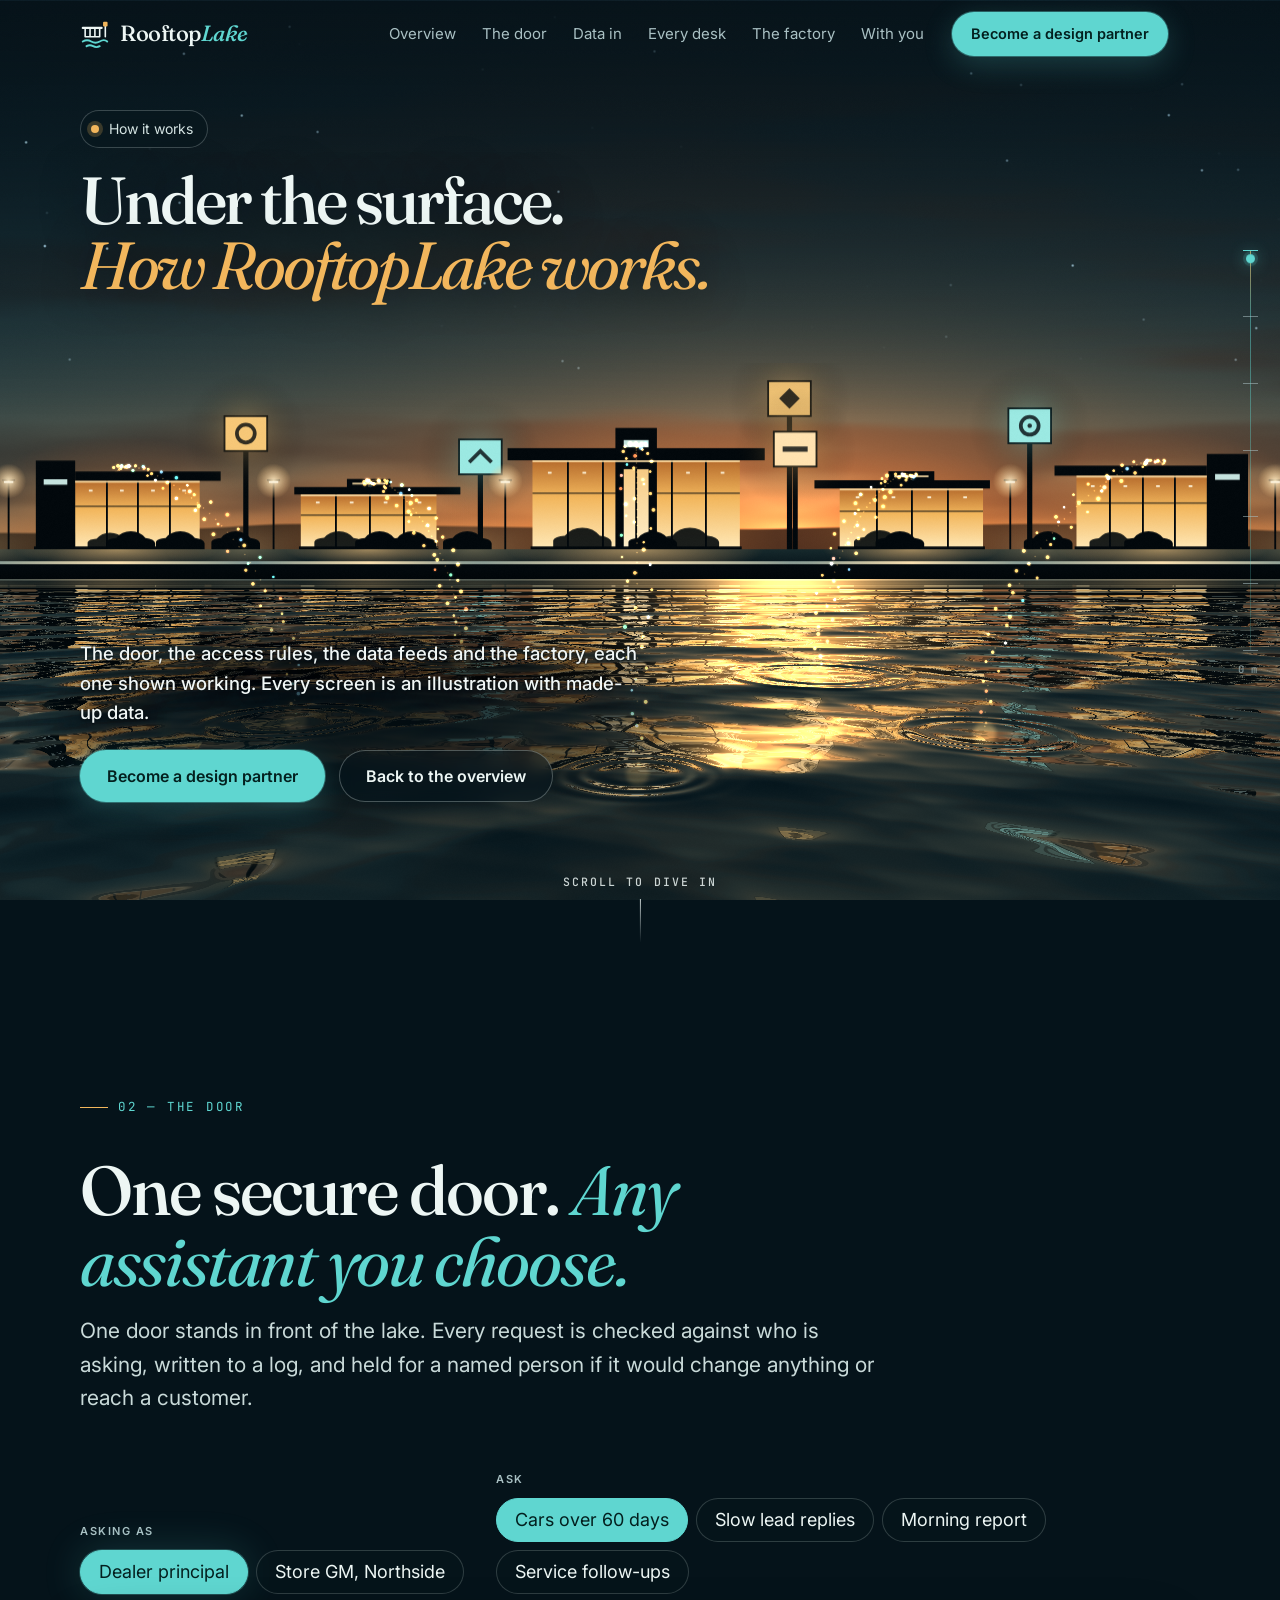
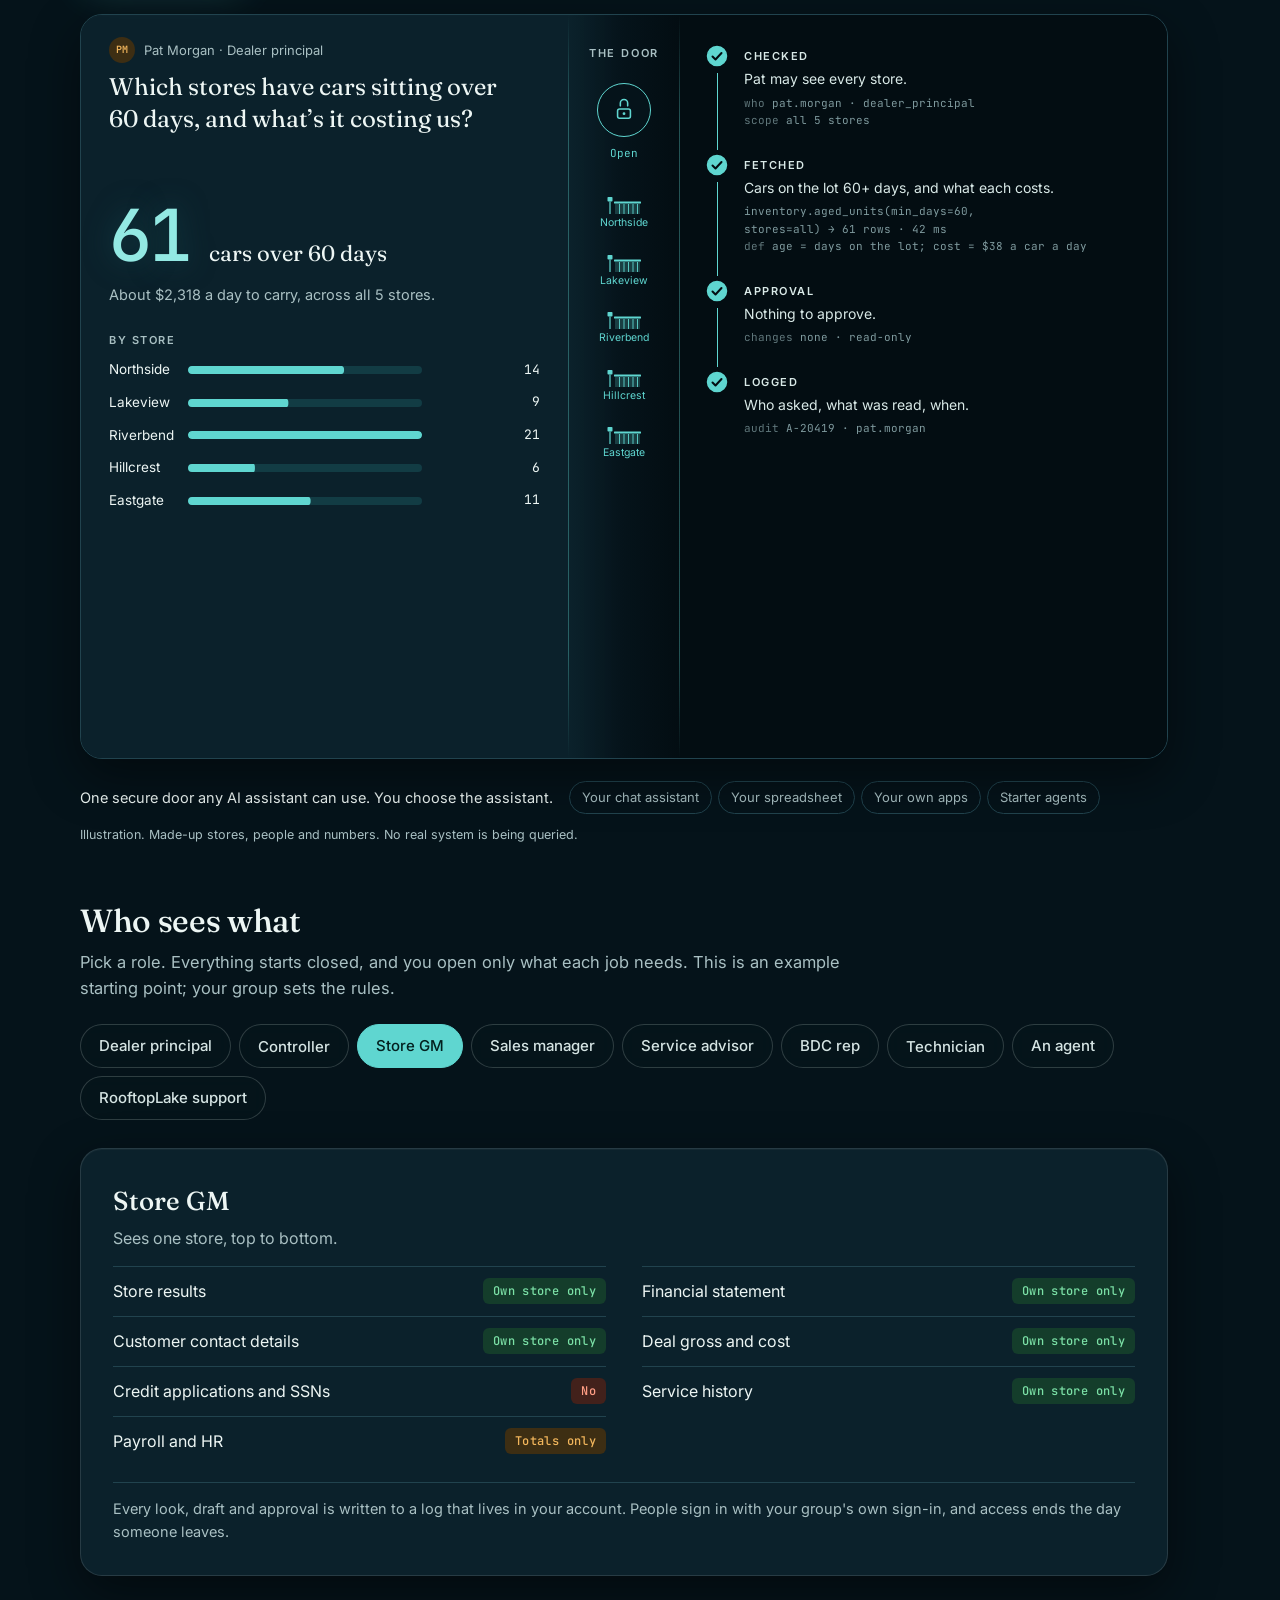
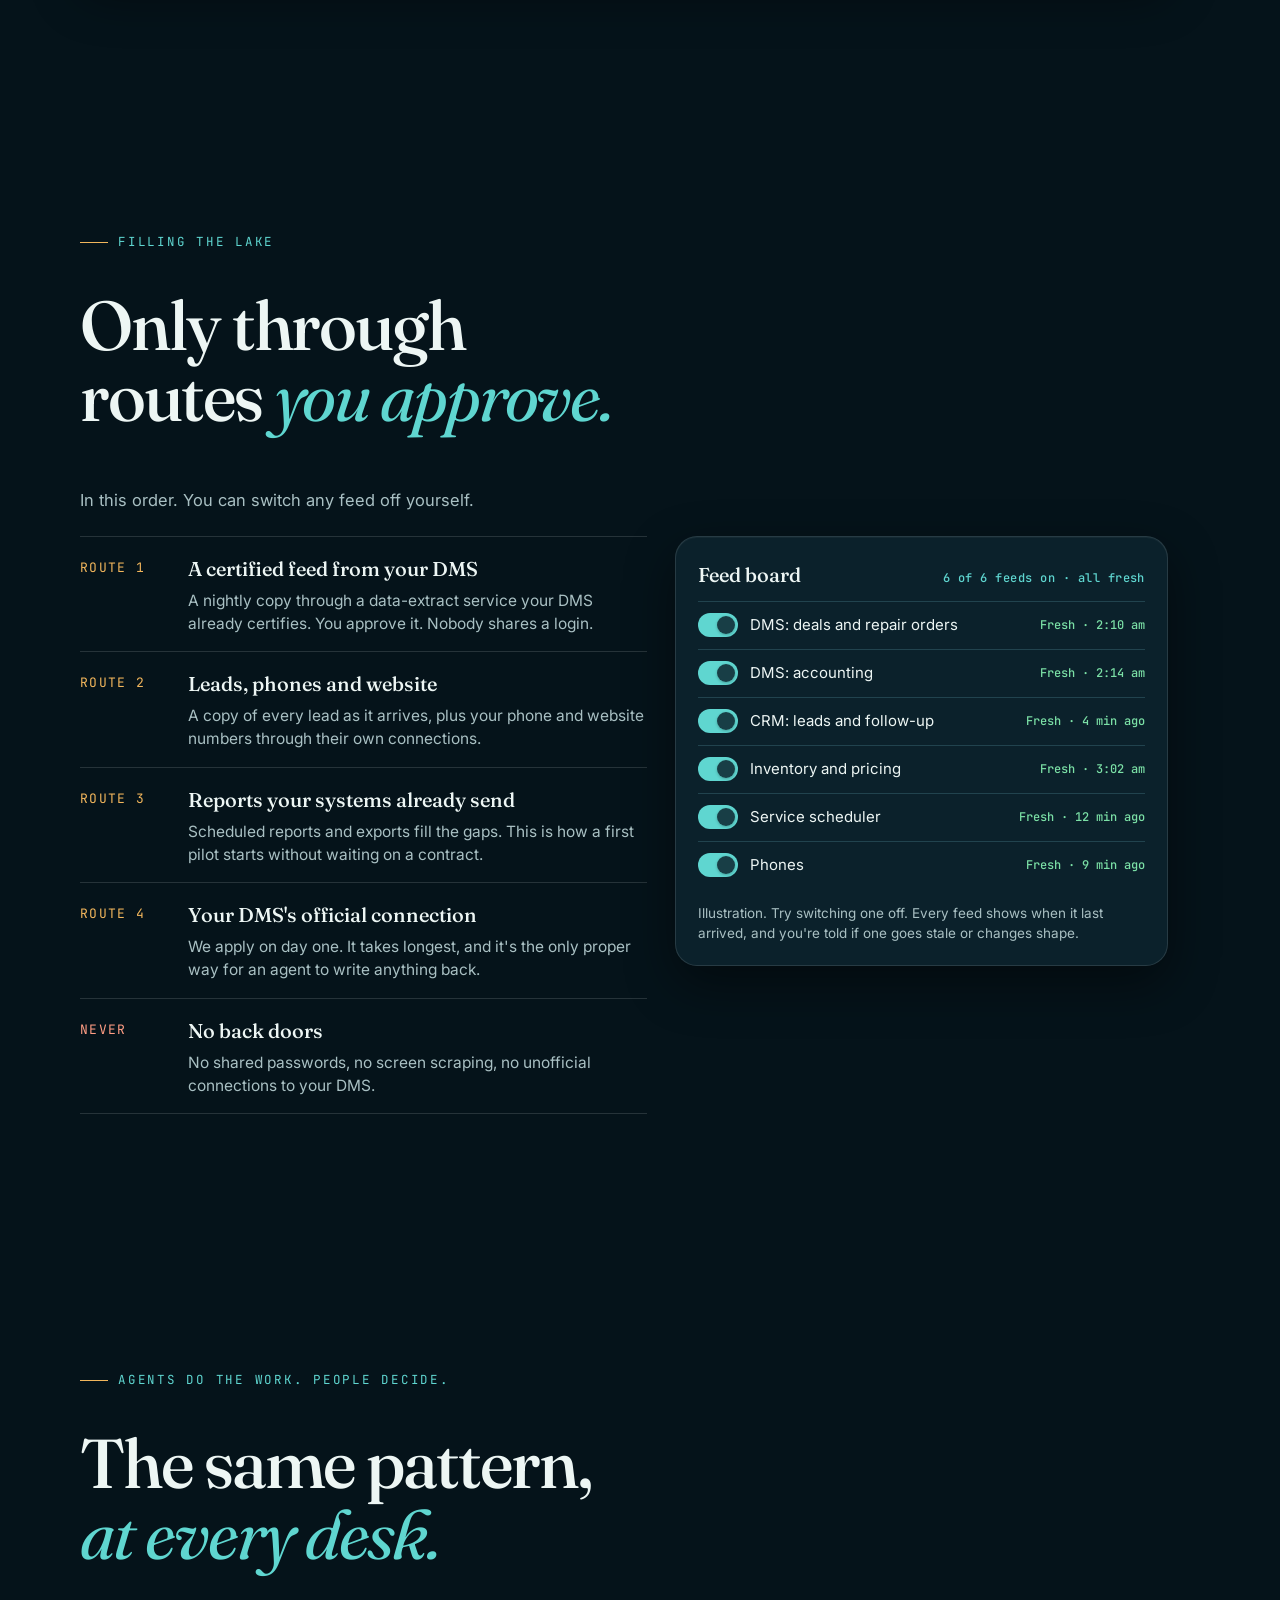
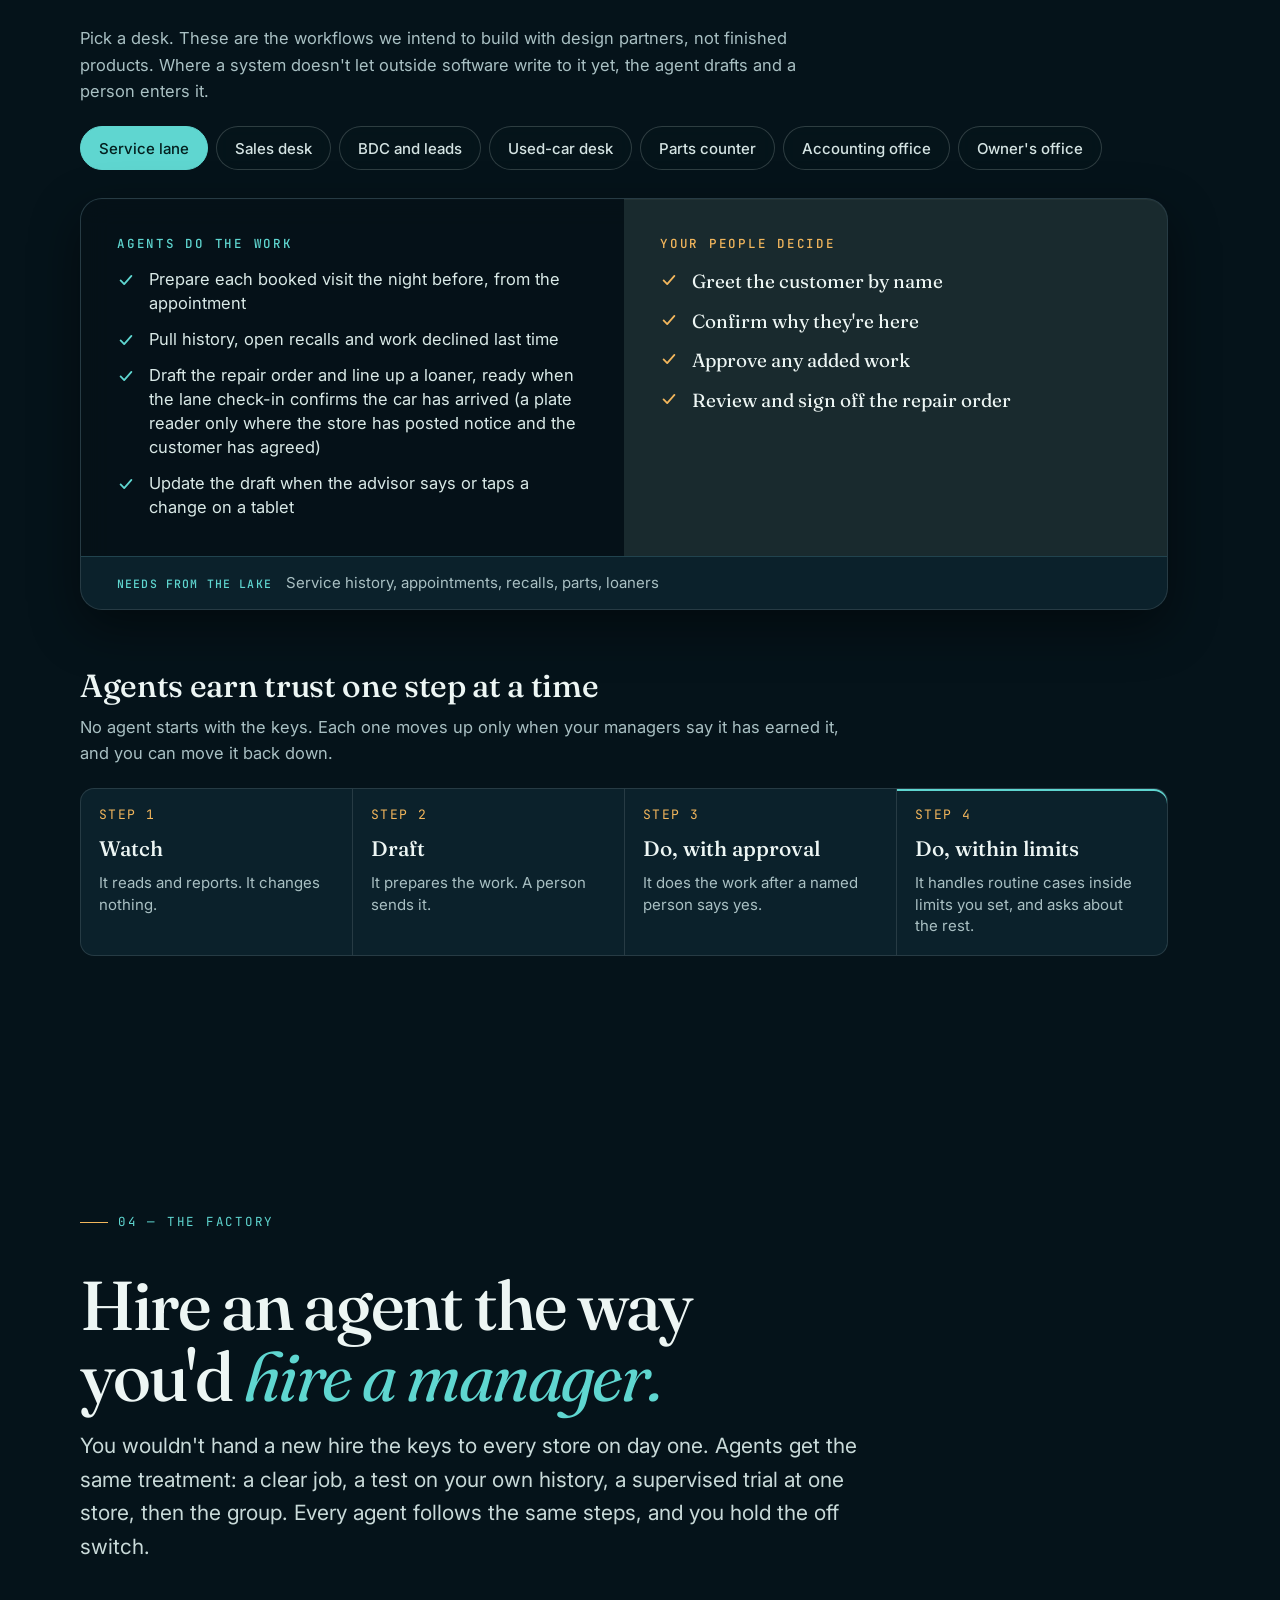
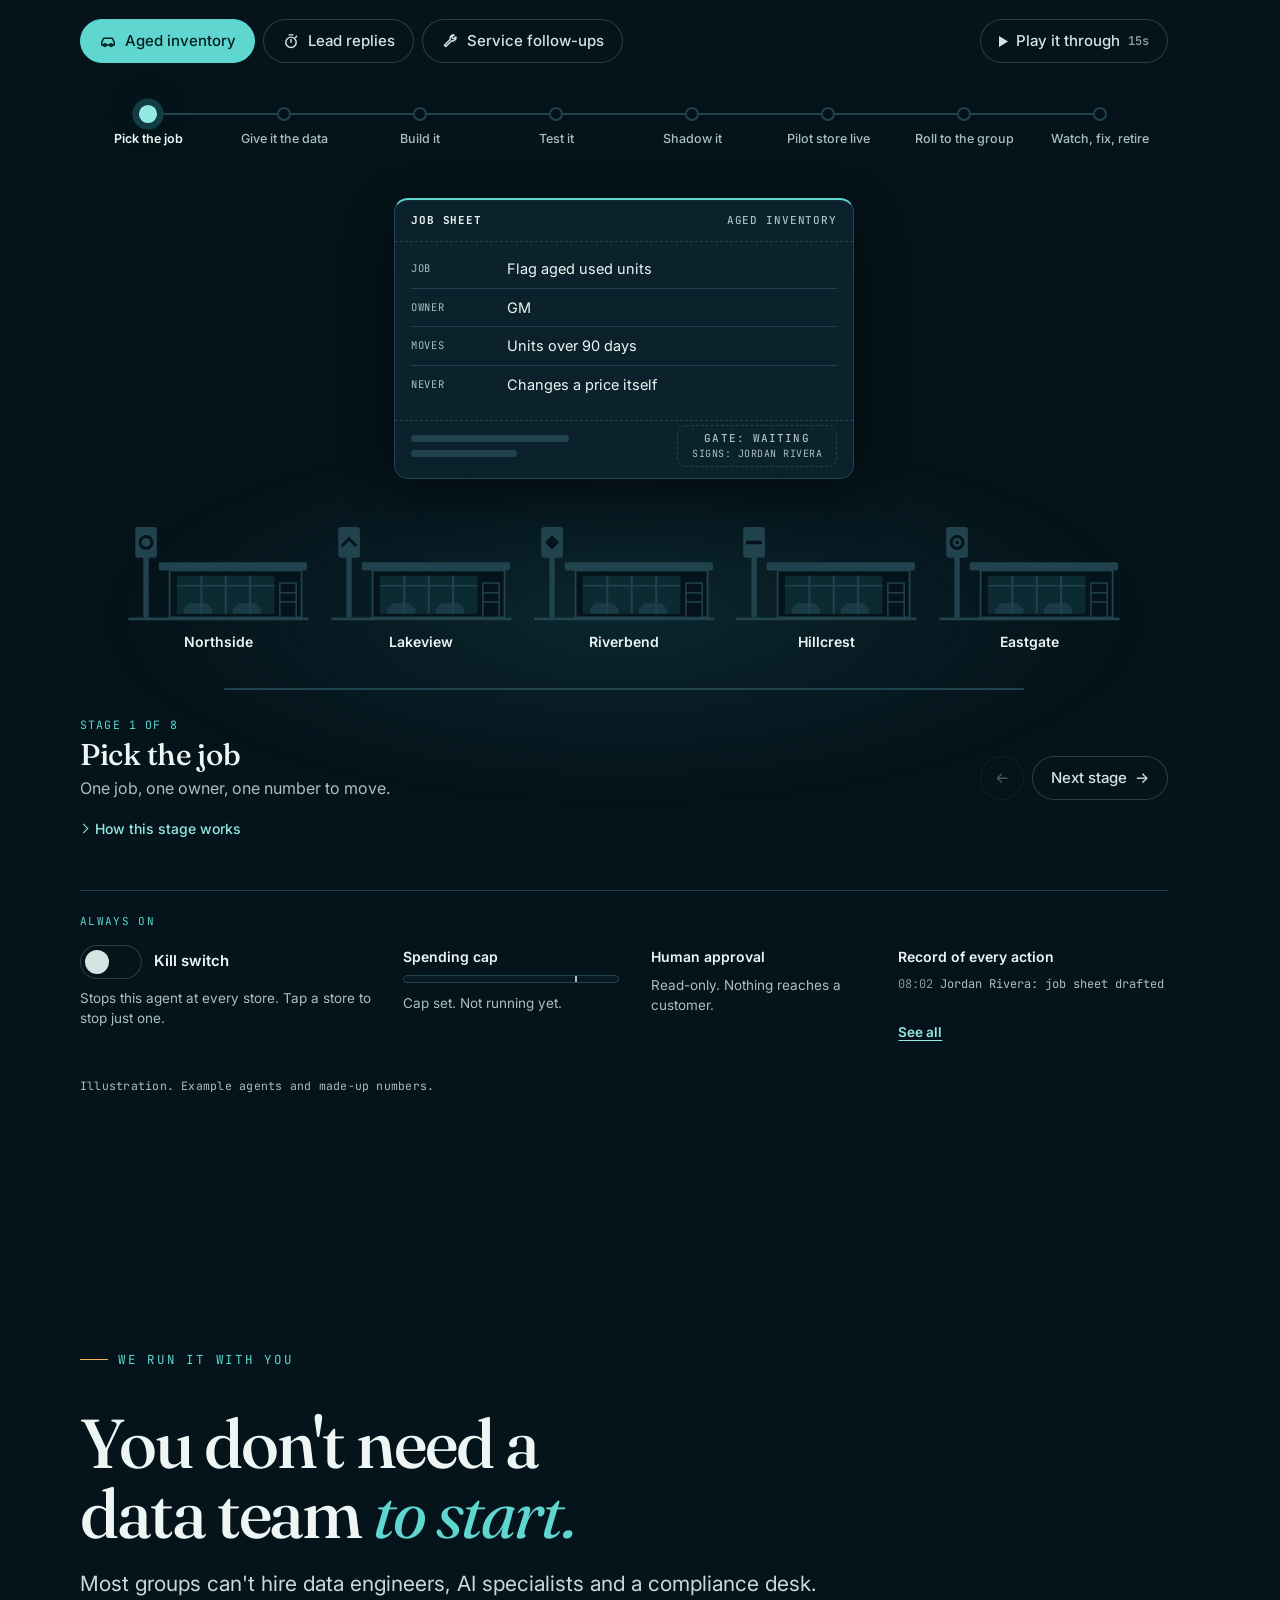
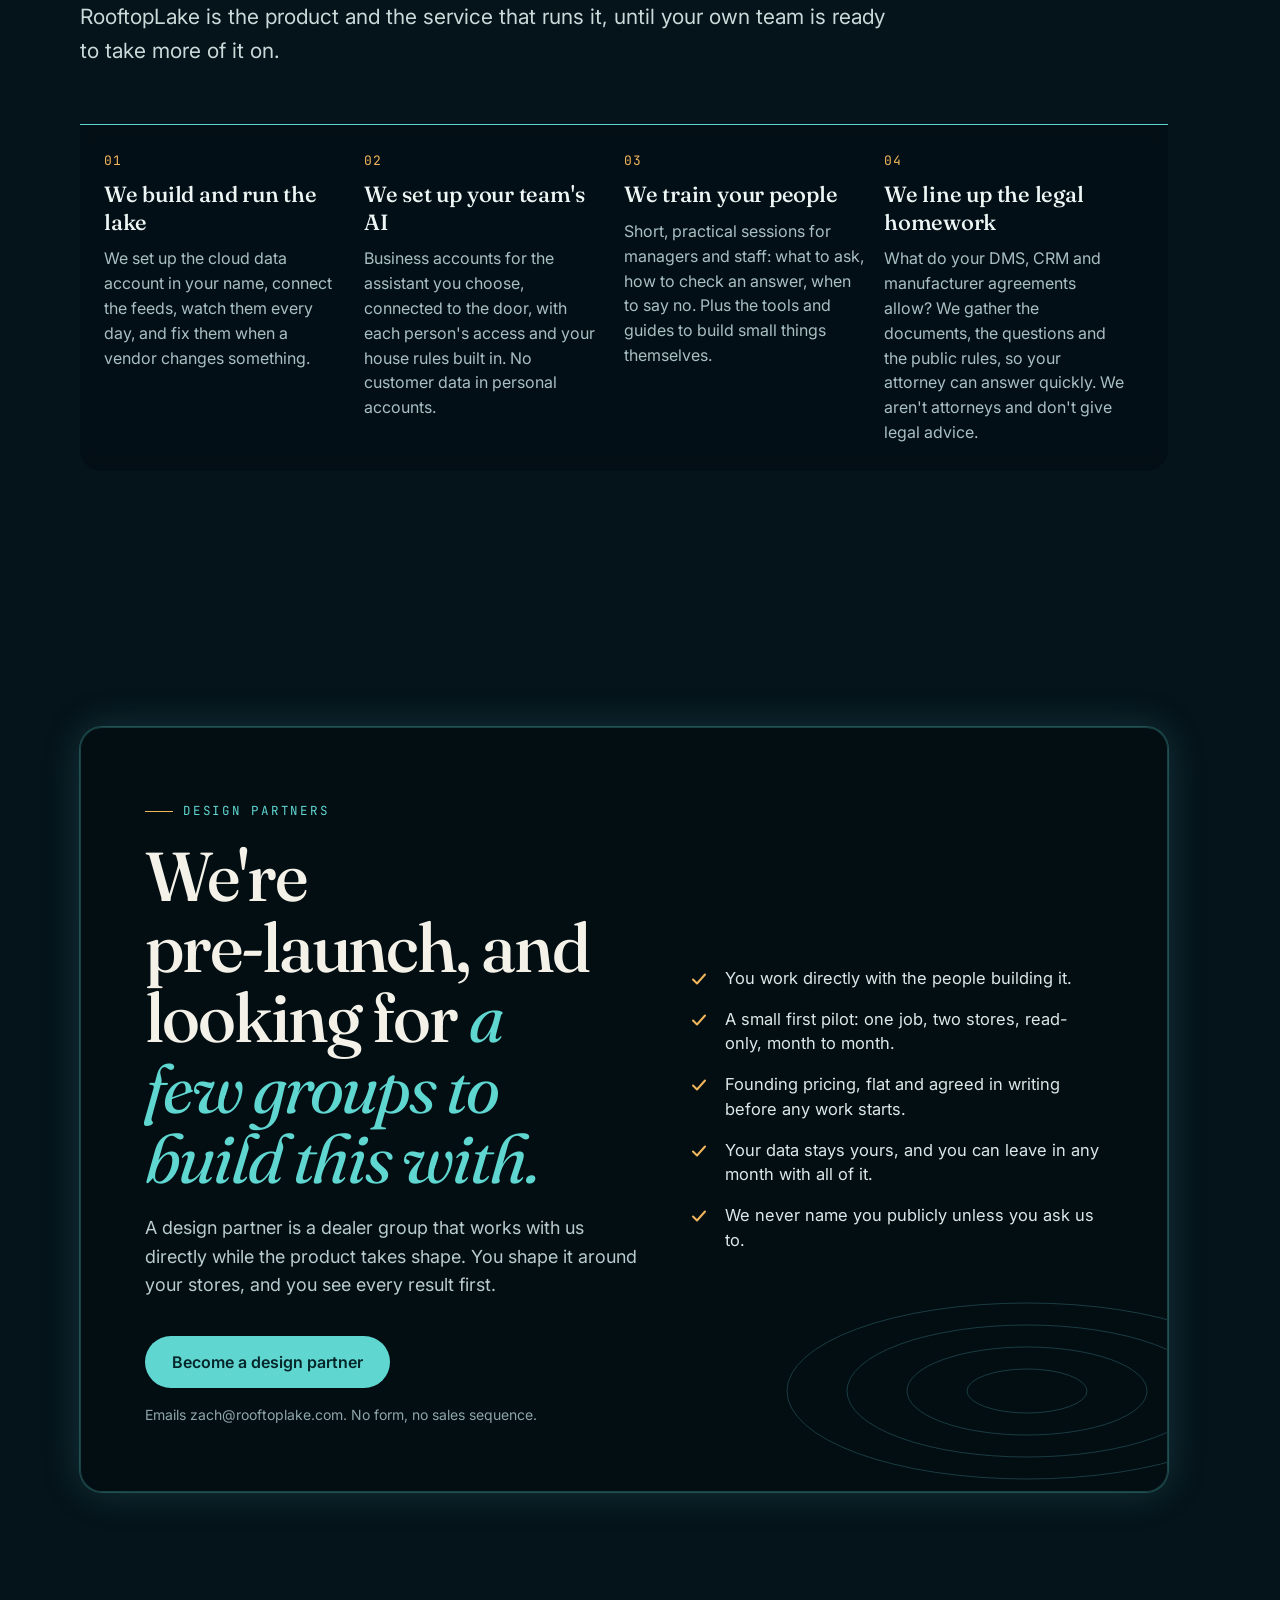
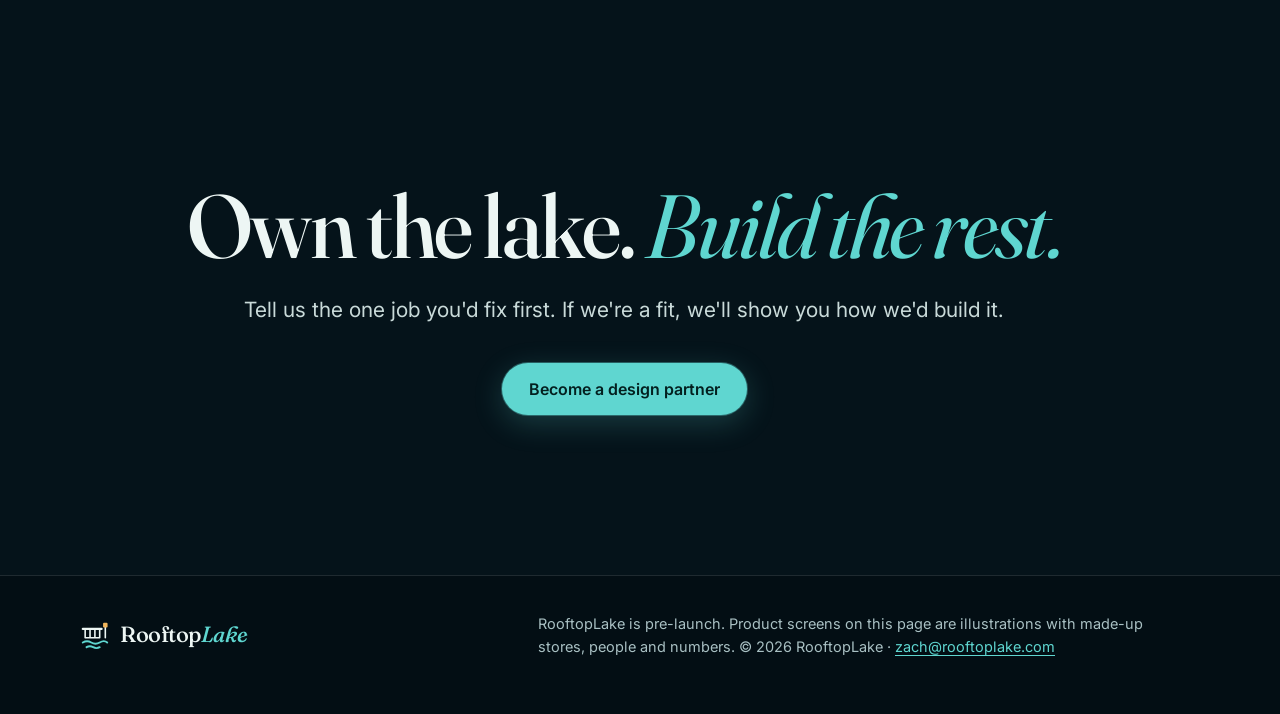
==== commit 570bc981: "Review round 3 fixes: phone nav, honest starter copy, demo timing, calmer scene, consent wording, fa" ====
--- a/how-it-works.html
+++ b/how-it-works.html
@@ -11,21 +11,22 @@
 <meta property="og:type" content="website">
 <meta property="og:url" content="https://rooftoplake.com/how-it-works.html">
 <meta property="og:title" content="RooftopLake — agents do the work. Your people decide.">
-<meta property="og:description" content="One lake you own. One secure door. Starter agents on day one. A factory to build the rest. For dealer groups.">
+<meta property="og:description" content="One lake you own. One secure door. Starter agents from the first week of a pilot. A factory to build the rest. For dealer groups.">
 <meta property="og:image" content="https://rooftoplake.com/og.png">
 <meta name="twitter:card" content="summary_large_image">
+<link rel="icon" href="favicon.ico" sizes="32x32">
 <link rel="icon" href="favicon.svg" type="image/svg+xml">
 <link rel="apple-touch-icon" href="apple-touch-icon.png">
 <link rel="preconnect" href="https://fonts.googleapis.com">
 <link rel="preconnect" href="https://fonts.gstatic.com" crossorigin>
 <link href="https://fonts.googleapis.com/css2?family=Fraunces:ital,opsz,wght@0,9..144,400..600;1,9..144,400..500&family=Inter:wght@400;500;600&family=JetBrains+Mono:wght@400;500&display=swap" rel="stylesheet">
-<link rel="stylesheet" href="css/tokens.css?v=1794466640">
-<link rel="stylesheet" href="css/scene.css?v=1794466640">
-<link rel="stylesheet" href="css/site.css?v=1794466640">
-<link rel="stylesheet" href="css/lane.css?v=1794466640">
-<link rel="stylesheet" href="css/explainer.css?v=1794466640">
-<link rel="stylesheet" href="css/demo.css?v=1794466640">
-<link rel="stylesheet" href="css/lifecycle.css?v=1794466640">
+<link rel="stylesheet" href="css/tokens.css?v=1794552600">
+<link rel="stylesheet" href="css/scene.css?v=1794552600">
+<link rel="stylesheet" href="css/site.css?v=1794552600">
+<link rel="stylesheet" href="css/lane.css?v=1794552600">
+<link rel="stylesheet" href="css/explainer.css?v=1794552600">
+<link rel="stylesheet" href="css/demo.css?v=1794552600">
+<link rel="stylesheet" href="css/lifecycle.css?v=1794552600">
 <script>document.documentElement.classList.add('js')</script>
 <script type="application/ld+json">{"@context":"https://schema.org","@type":"Organization","name":"RooftopLake","url":"https://rooftoplake.com/","email":"zach@rooftoplake.com","description":"A dealer-owned data lake, a secure door for AI assistants, and an agent factory for dealer groups."}</script>
 </head>
@@ -51,7 +52,7 @@
       <a href="#factory">The factory</a>
       <a href="#run">With you</a>
     </nav>
-    <a class="btn btn-primary" href="mailto:zach@rooftoplake.com?subject=RooftopLake%20design%20partner">Become a design partner</a>
+    <a class="btn btn-primary" href="mailto:zach@rooftoplake.com?subject=RooftopLake%20design%20partner"><span class="lg">Become a design partner</span><span class="sm">Talk to us</span></a>
   </div>
   <div class="progress" id="progress" aria-hidden="true"></div>
 </header>
@@ -130,7 +131,7 @@
       <div class="desks-head"><p>Pick a desk. These are the workflows we intend to build with design partners, not finished products. Where a system doesn't let outside software write to it yet, the agent drafts and a person enters it.</p></div>
       <div class="chips" role="tablist" aria-label="Desks in the store" id="deskTabs"><button class="chip" type="button" role="tab" id="dk-t-lane" aria-controls="dk-p-lane" aria-selected="true" tabindex="0">Service lane</button><button class="chip" type="button" role="tab" id="dk-t-sales" aria-controls="dk-p-sales" aria-selected="false" tabindex="-1">Sales desk</button><button class="chip" type="button" role="tab" id="dk-t-bdc" aria-controls="dk-p-bdc" aria-selected="false" tabindex="-1">BDC and leads</button><button class="chip" type="button" role="tab" id="dk-t-used" aria-controls="dk-p-used" aria-selected="false" tabindex="-1">Used-car desk</button><button class="chip" type="button" role="tab" id="dk-t-parts" aria-controls="dk-p-parts" aria-selected="false" tabindex="-1">Parts counter</button><button class="chip" type="button" role="tab" id="dk-t-office" aria-controls="dk-p-office" aria-selected="false" tabindex="-1">Accounting office</button><button class="chip" type="button" role="tab" id="dk-t-group" aria-controls="dk-p-group" aria-selected="false" tabindex="-1">Owner's office</button></div>
       <div class="desk-panel" role="tabpanel" id="dk-p-lane" aria-labelledby="dk-t-lane" tabindex="0">
-        <div class="desk-col agent"><h4>Agents do the work</h4><ul><li><svg aria-hidden="true"><use href="#i-check"/></svg><span>Prepare each booked visit the night before, from the appointment</span></li><li><svg aria-hidden="true"><use href="#i-check"/></svg><span>Pull history, open recalls and work declined last time</span></li><li><svg aria-hidden="true"><use href="#i-check"/></svg><span>Draft the repair order and line up a loaner, ready when your lane check-in sees the car arrive</span></li><li><svg aria-hidden="true"><use href="#i-check"/></svg><span>Update the draft when the advisor says or taps a change on a tablet</span></li></ul></div>
+        <div class="desk-col agent"><h4>Agents do the work</h4><ul><li><svg aria-hidden="true"><use href="#i-check"/></svg><span>Prepare each booked visit the night before, from the appointment</span></li><li><svg aria-hidden="true"><use href="#i-check"/></svg><span>Pull history, open recalls and work declined last time</span></li><li><svg aria-hidden="true"><use href="#i-check"/></svg><span>Draft the repair order and line up a loaner, ready when the lane check-in confirms the car has arrived (a plate reader only where the store has posted notice and the customer has agreed)</span></li><li><svg aria-hidden="true"><use href="#i-check"/></svg><span>Update the draft when the advisor says or taps a change on a tablet</span></li></ul></div>
         <div class="desk-col human"><h4>Your people decide</h4><ul><li><svg aria-hidden="true"><use href="#i-check"/></svg><span>Greet the customer by name</span></li><li><svg aria-hidden="true"><use href="#i-check"/></svg><span>Confirm why they're here</span></li><li><svg aria-hidden="true"><use href="#i-check"/></svg><span>Approve any added work</span></li><li><svg aria-hidden="true"><use href="#i-check"/></svg><span>Review and sign off the repair order</span></li></ul></div>
         <p class="desk-needs"><span>Needs from the lake</span>Service history, appointments, recalls, parts, loaners</p>
       </div><div class="desk-panel" role="tabpanel" id="dk-p-sales" aria-labelledby="dk-t-sales" tabindex="0" hidden>
@@ -204,8 +205,8 @@
     <div class="partner rv">
       <div>
         <span class="eyebrow">Design partners</span>
-        <h2>We're pre-launch, and looking for <em>a few groups to build this with.</em></h2>
-        <p style="margin-top:20px">A design partner is a dealer group that works with us directly while the product takes shape. You get it built around your stores. We get the truth about what works.</p>
+        <h2>We're pre&#8209;launch, and looking for <em>a few groups to build this with.</em></h2>
+        <p style="margin-top:20px">A design partner is a dealer group that works with us directly while the product takes shape. You shape it around your stores, and you see every result first.</p>
         <div class="cta-row"><a class="btn btn-primary" href="mailto:zach@rooftoplake.com?subject=RooftopLake%20design%20partner">Become a design partner</a></div>
         <p class="fine">Emails zach@rooftoplake.com. No form, no sales sequence.</p>
       </div>
@@ -238,11 +239,11 @@
   </div>
 </footer>
 
-<script src="js/scene.js?v=1794466640" defer></script>
-<script src="js/site.js?v=1794466640" defer></script>
-<script src="js/lane.js?v=1794466640" defer></script>
-<script src="js/explainer.js?v=1794466640" defer></script>
-<script src="js/demo.js?v=1794466640" defer></script>
-<script src="js/lifecycle.js?v=1794466640" defer></script>
+<script src="js/scene.js?v=1794552600" defer></script>
+<script src="js/site.js?v=1794552600" defer></script>
+<script src="js/lane.js?v=1794552600" defer></script>
+<script src="js/explainer.js?v=1794552600" defer></script>
+<script src="js/demo.js?v=1794552600" defer></script>
+<script src="js/lifecycle.js?v=1794552600" defer></script>
 </body>
 </html>
--- a/css/scene.css
+++ b/css/scene.css
@@ -40,6 +40,8 @@
 .lk-read{position:absolute;right:0;top:calc(100% + 14px);color:var(--ink-2,#A9C0C3);opacity:.7;white-space:nowrap;pointer-events:none;
   font-variant-numeric:tabular-nums;letter-spacing:.06em;text-transform:none}
 @media (max-width:1099px){.lk-gauge{display:none}}
+/* Up to 1400px the right margin is too narrow for a label: the current one shows only while the gauge is hovered or focused. */
+@media (max-width:1400px){.lk-gauge:not(:hover):not(:focus-within) a.is-current .lk-lab{opacity:0;transform:translateX(6px)}}
 @media (prefers-reduced-motion:reduce){
   #lake-scene .lk-canvas,.lk-lab,.lk-gauge a::after{transition:none}
 }
--- a/css/site.css
+++ b/css/site.css
@@ -171,7 +171,7 @@
 /* Partner */
 .partner{background:var(--term-bg);color:var(--term-ink);border-radius:var(--r-lg);padding:clamp(28px,5vw,64px);display:grid;grid-template-columns:1.2fr 1fr;gap:48px;
   position:relative;overflow:hidden}
-.partner h2{color:#F4F1E8}.partner h2 em{color:var(--term-accent)}
+.partner h2{color:#F4F1E8;hyphens:manual;-webkit-hyphens:manual;text-wrap:balance}.partner h2 em{color:var(--term-accent)}
 .partner .eyebrow{color:var(--term-accent)}
 .partner p{color:#B9CCCD}
 .partner ul{list-style:none;margin:0;padding:0;display:grid;gap:16px;align-content:center}
@@ -383,6 +383,8 @@
 .nav{z-index:50}
 .nav .btn{white-space:nowrap;min-height:44px}
 @media (max-width:420px){.nav .btn{font-size:13px;padding:0 13px}.mark span{font-size:19px}}
+.nav .btn .sm{display:none}
+@media (max-width:420px){.nav .btn .lg{display:none}.nav .btn .sm{display:inline}.nav .wrap{gap:12px}}
 .pains{grid-template-columns:repeat(2,1fr);gap:22px}
 .pain{padding:32px 30px 28px}
 .pain h3{font-size:26px}
--- a/css/explainer.css
+++ b/css/explainer.css
@@ -35,8 +35,8 @@
 .lx-label { font-size: 13px; font-weight: 500; color: var(--ink-2); }
 .lx-seg { display: inline-flex; padding: 0; overflow: hidden; }
 .lx-num {
-  width: 44px; min-height: 42px; border-radius: 999px; font-weight: 500; font-size: 15px; color: var(--lx-ctl-ink);
-  font-family: var(--font-mono); transition: background .3s var(--ease), color .3s var(--ease);
+  width: 44px; min-height: 44px; border-radius: 999px; font-weight: 500; font-size: 15px; color: var(--lx-ctl-ink);
+  font-family: var(--font-body); transition: background .3s var(--ease), color .3s var(--ease);
 }
 .lx-num[aria-pressed="true"] { background: var(--teal); color: var(--on-teal); }
 .lx-switch { position: relative; display: grid; grid-template-columns: 1fr 1fr; min-width: 300px; }
@@ -46,7 +46,7 @@
 }
 .lx[data-mode="lake"] .lx-thumb { transform: translateX(100%); }
 .lx-sw {
-  position: relative; z-index: 1; min-height: 42px; padding: 0 18px; border-radius: 999px;
+  position: relative; z-index: 1; min-height: 44px; padding: 0 18px; border-radius: 999px;
   font-weight: 500; font-size: 15px; color: var(--lx-ctl-ink); transition: color .4s var(--ease);
 }
 .lx-sw[aria-pressed="true"] { color: var(--on-teal); }
--- a/css/demo.css
+++ b/css/demo.css
@@ -53,7 +53,7 @@
 .dm-ans--leaving{opacity:0;transform:translateY(8px)}
 .dm-ans--stale{opacity:.45}
 .dm-hero-num{transition:opacity .35s var(--ease)}
-.dm-await .dm-hero-num{opacity:.3}
+.dm-await .dm-hero-num{visibility:hidden}
 .dm-await .dm-draft{opacity:.35}
 .dm-await .dm-badge,.dm-await .dm-actions{visibility:hidden}
 .dm-hero{display:flex;flex-wrap:wrap;align-items:baseline;gap:4px 14px}
--- a/css/lifecycle.css
+++ b/css/lifecycle.css
@@ -119,6 +119,9 @@
 .lc-r-halo{fill:var(--brass);opacity:0}
 .lc-r-post,.lc-r-sign,.lc-r-roof{fill:var(--line)}
 .lc-r-mark{fill:var(--paper)}
+.lc-r-line{fill:none !important;stroke:var(--paper);stroke-width:1.6}
+.lc-store.lc-is-live .lc-r-line{stroke:var(--on-teal)}
+.lc-store.lc-is-paused .lc-r-line{stroke:var(--paper)}
 .lc-r-body{fill:var(--paper);stroke:var(--line);stroke-width:1}
 .lc-r-glass{fill:var(--teal-soft);opacity:.55}
 .lc-r-car{fill:var(--line);opacity:.7}
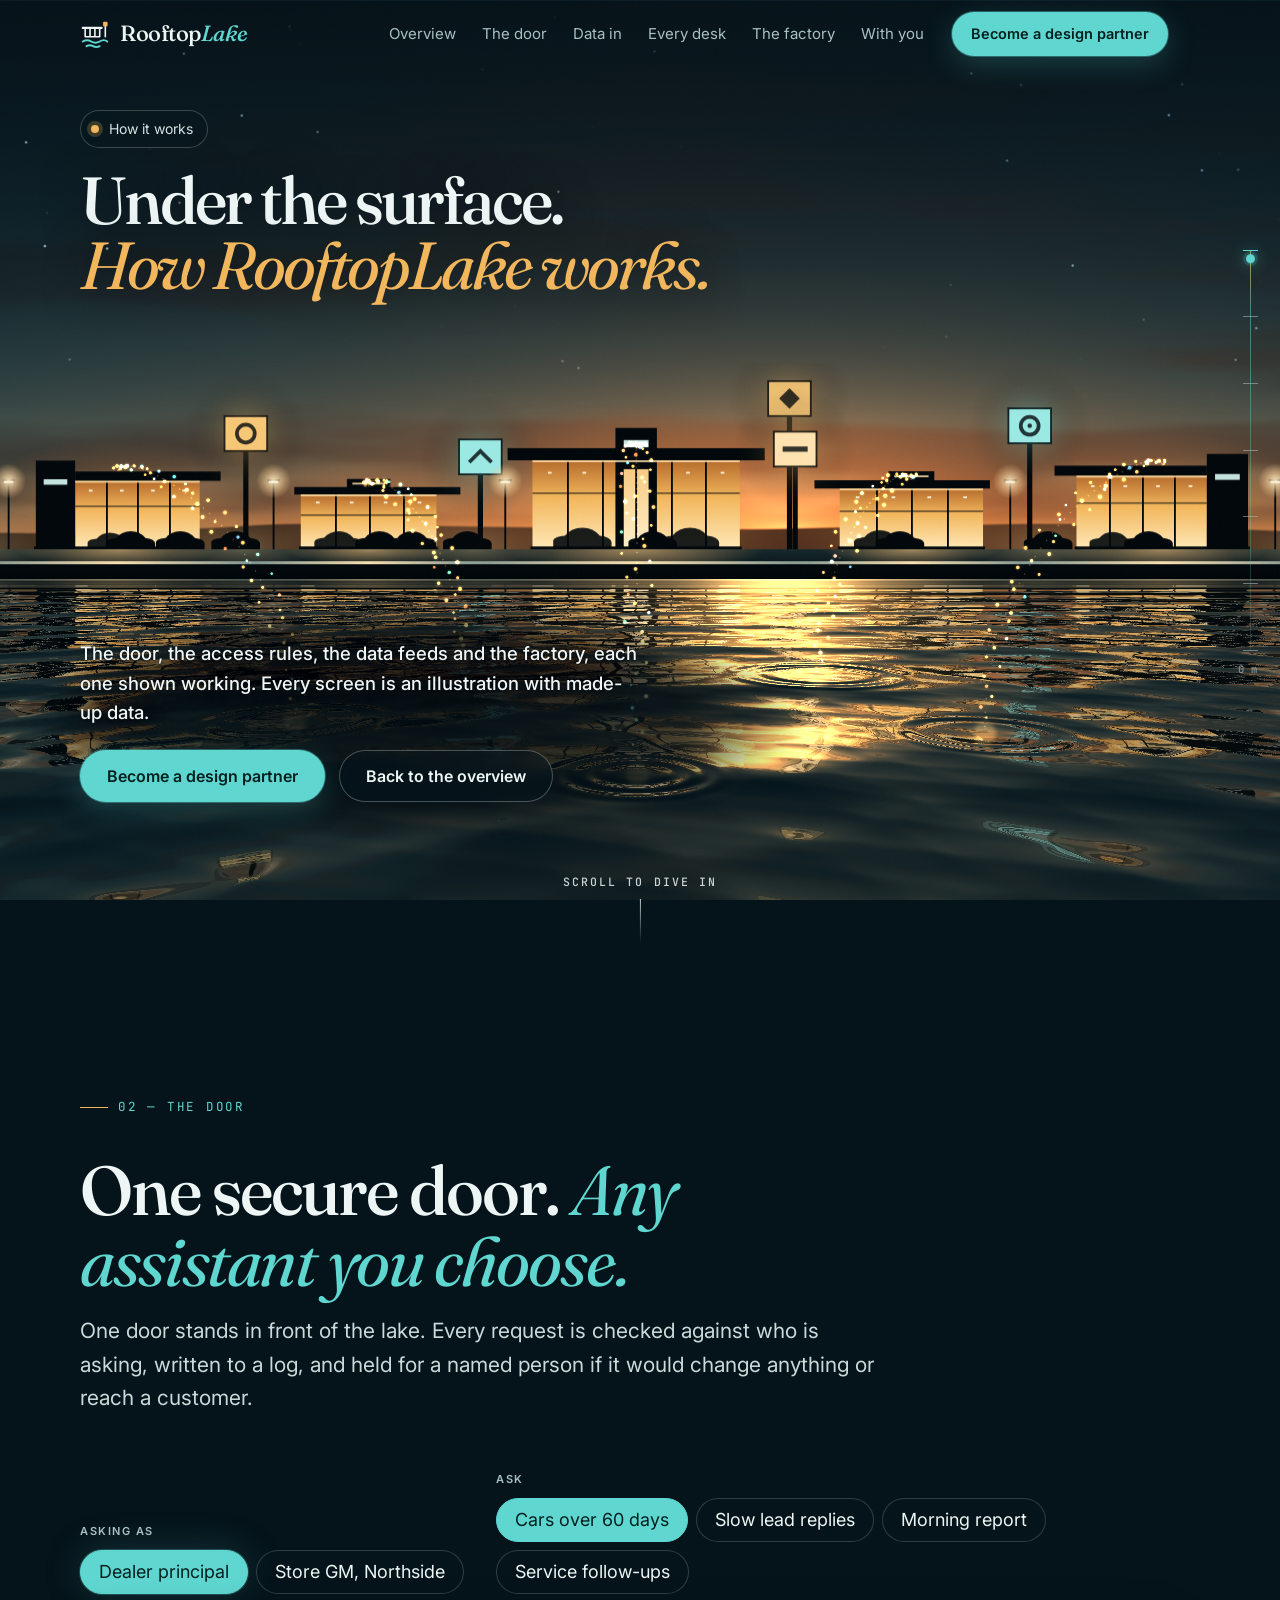
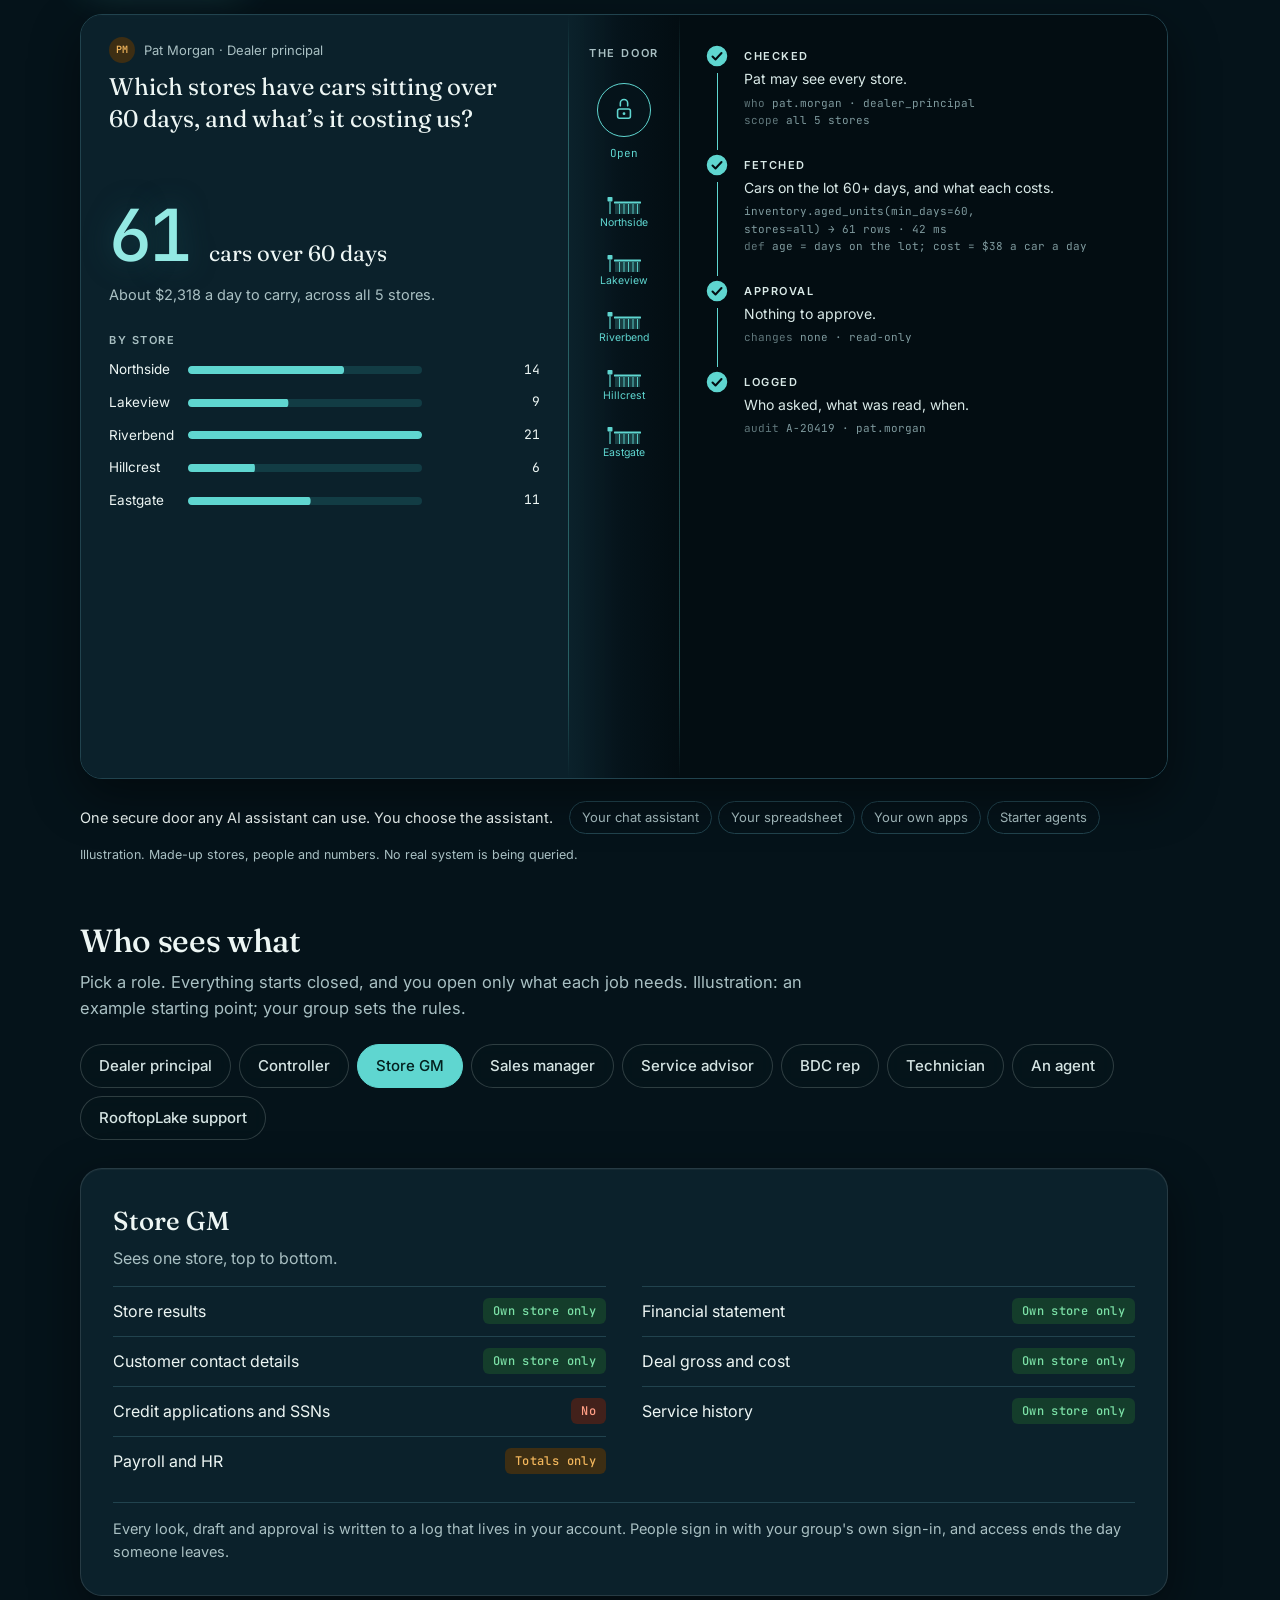
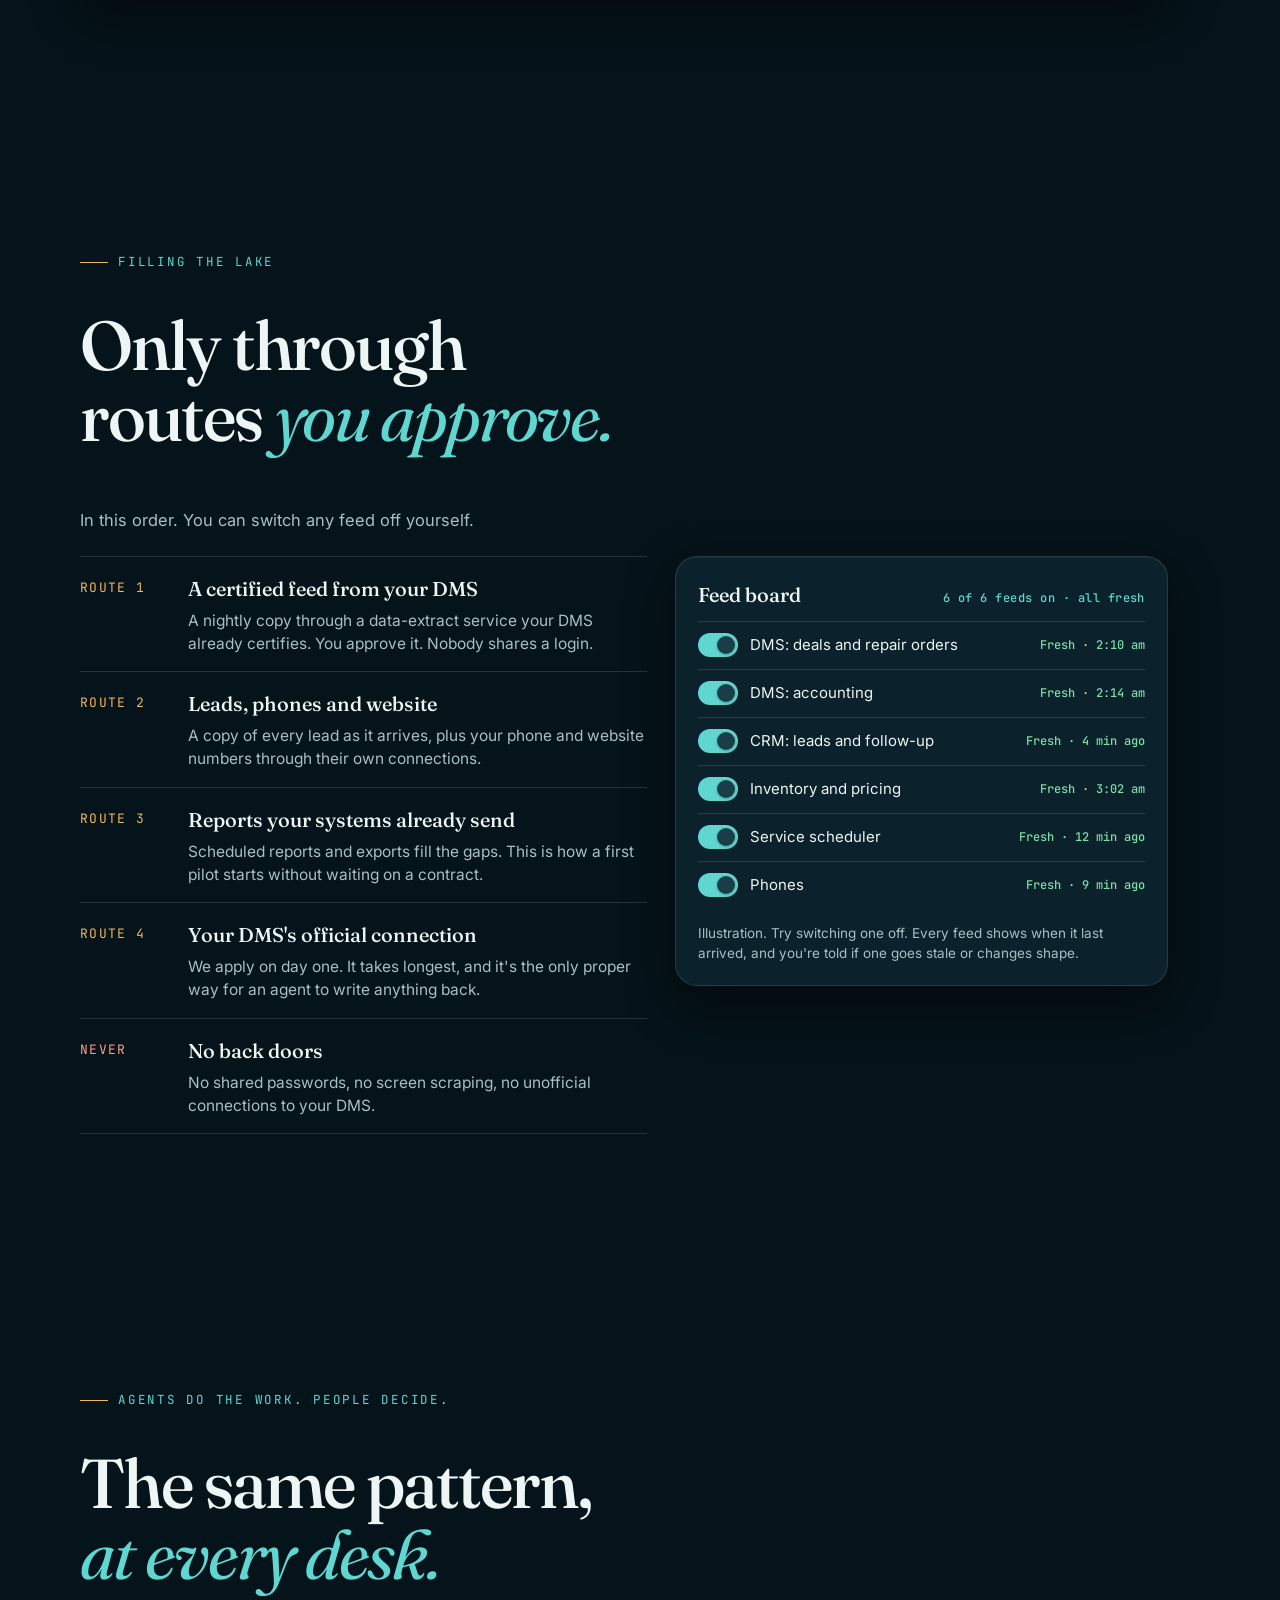
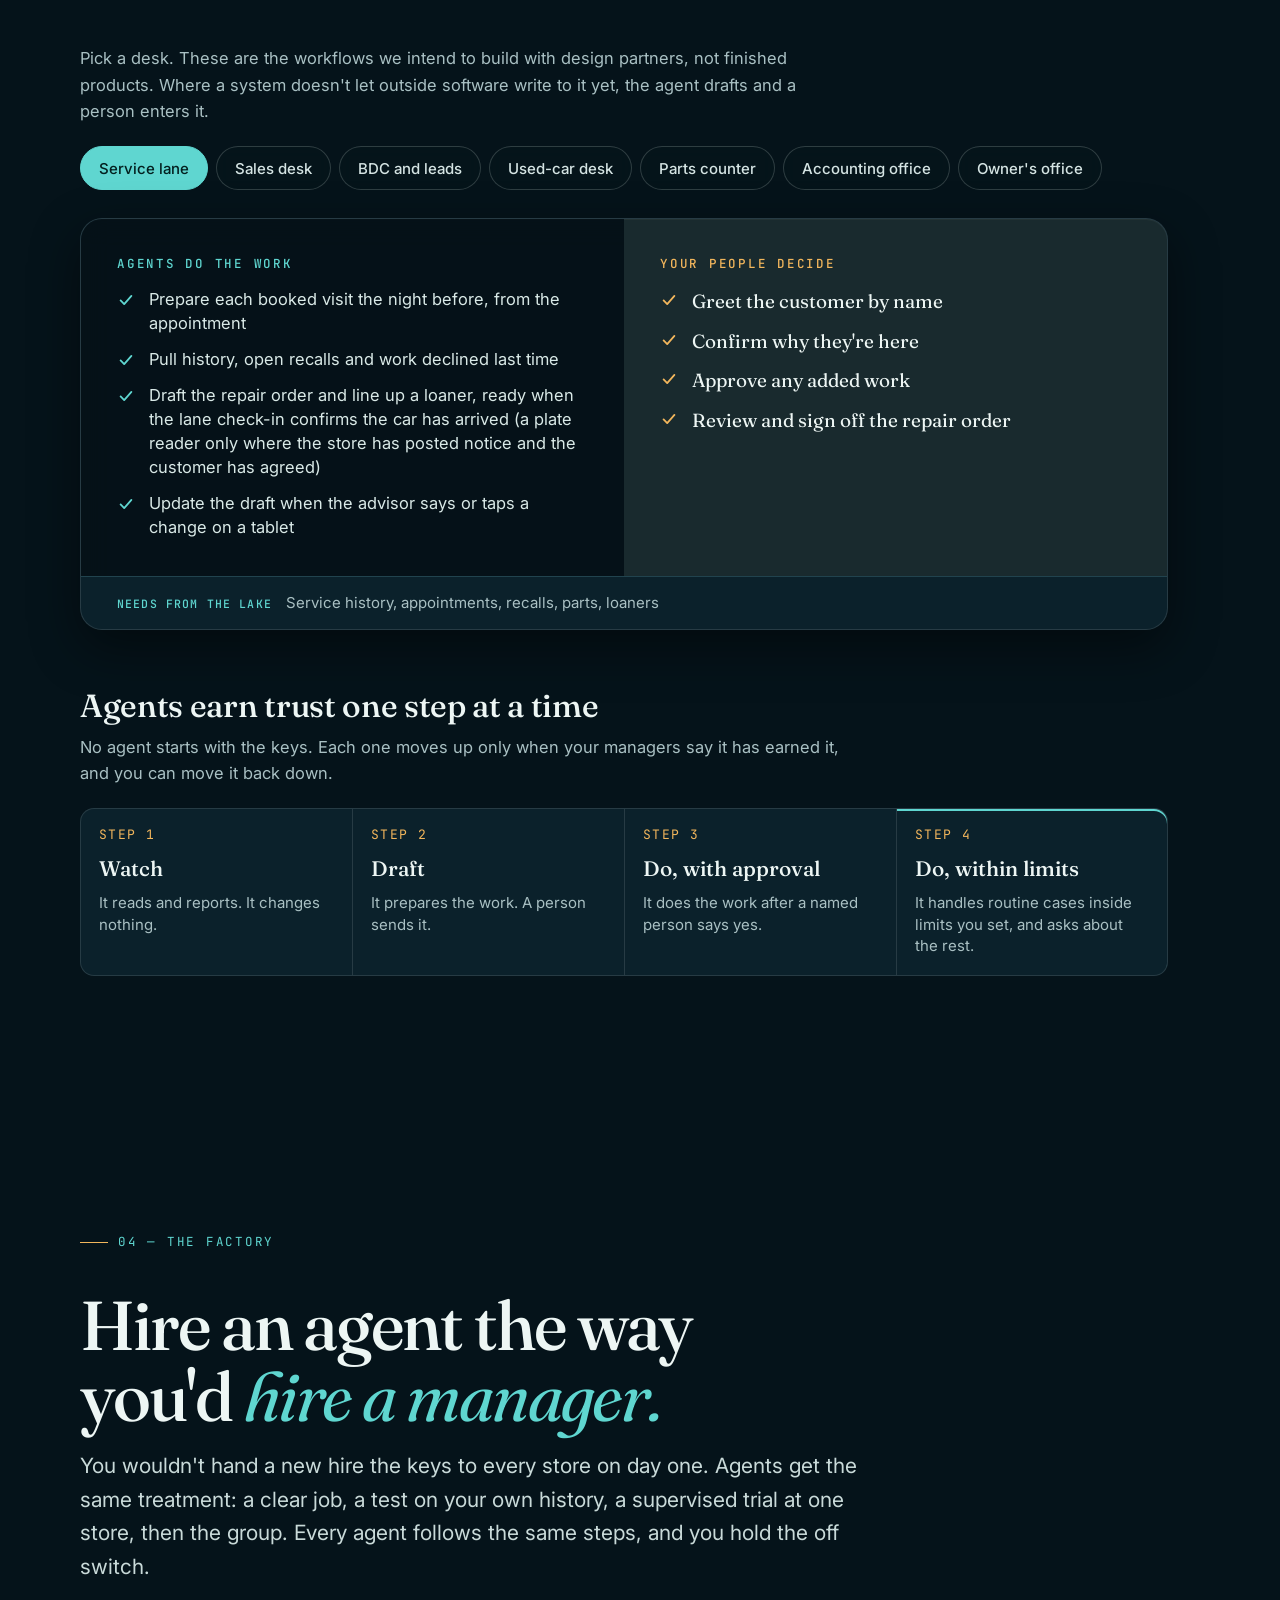
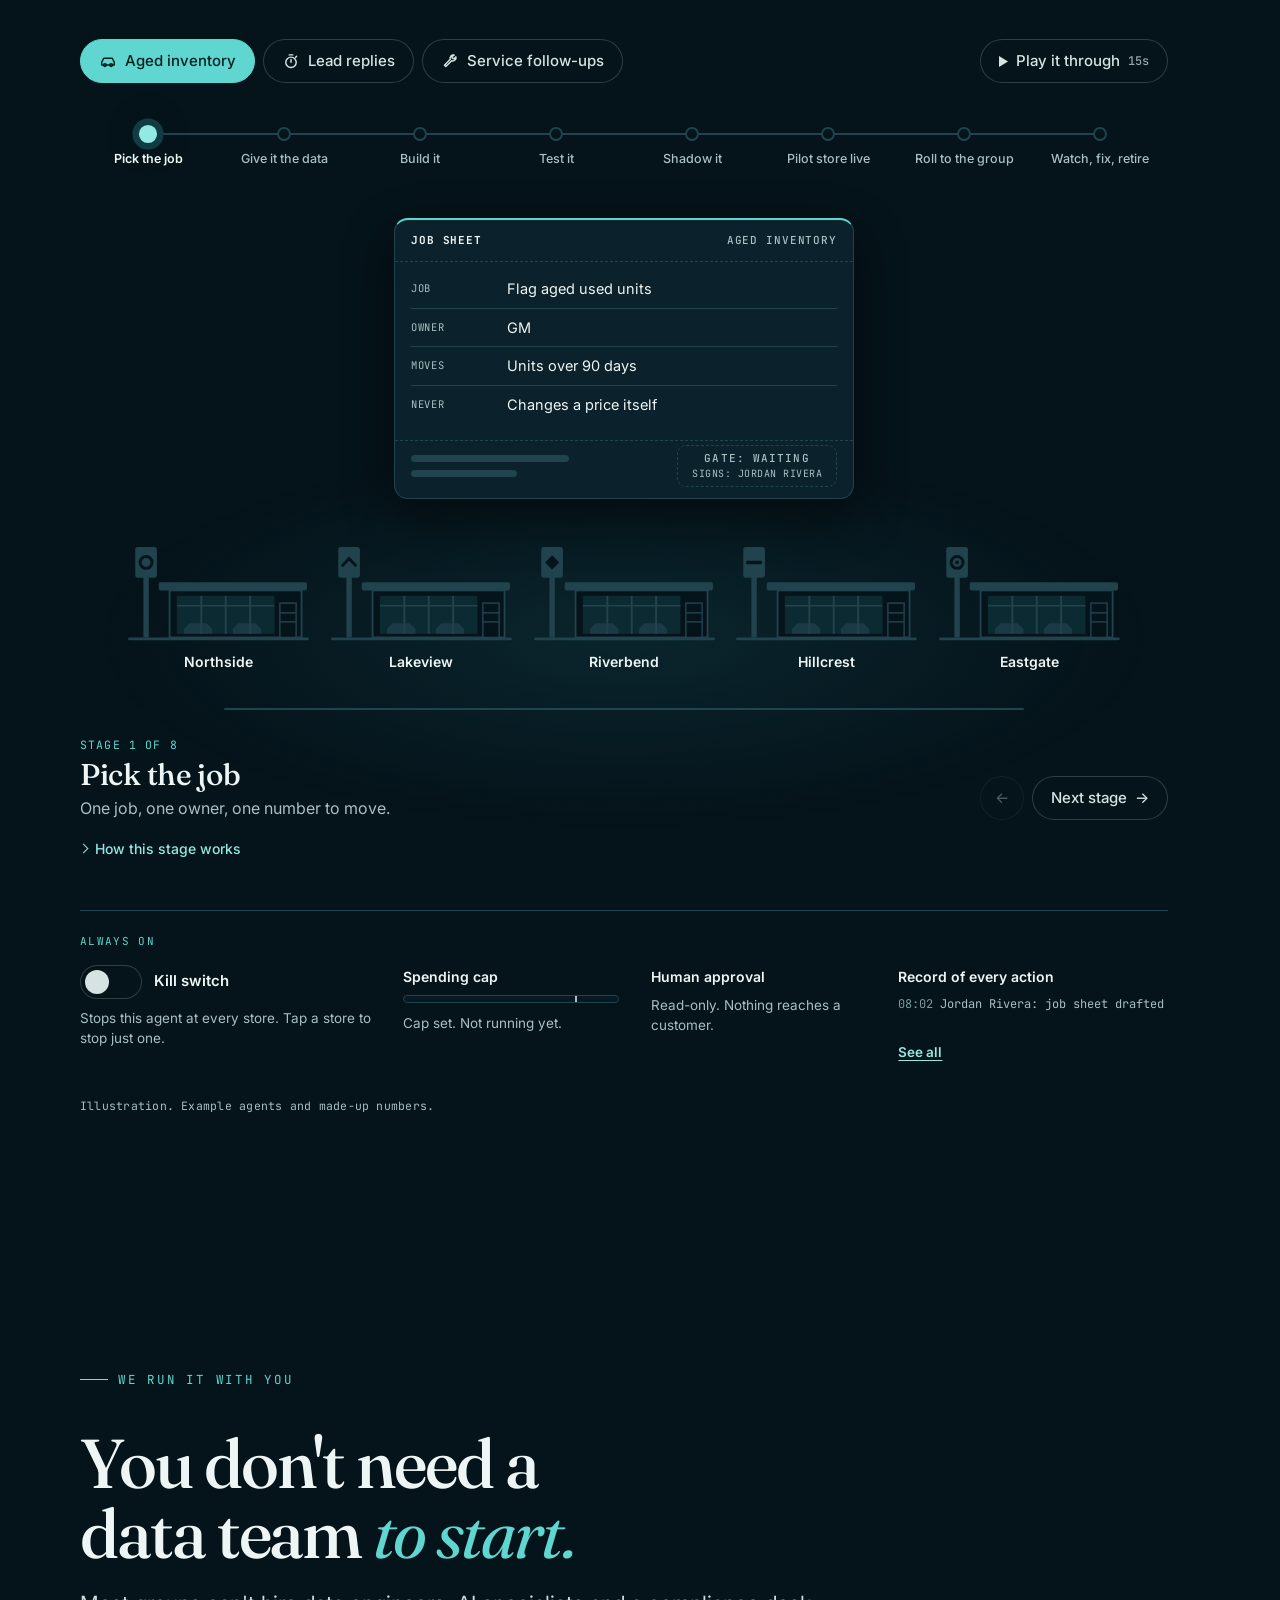
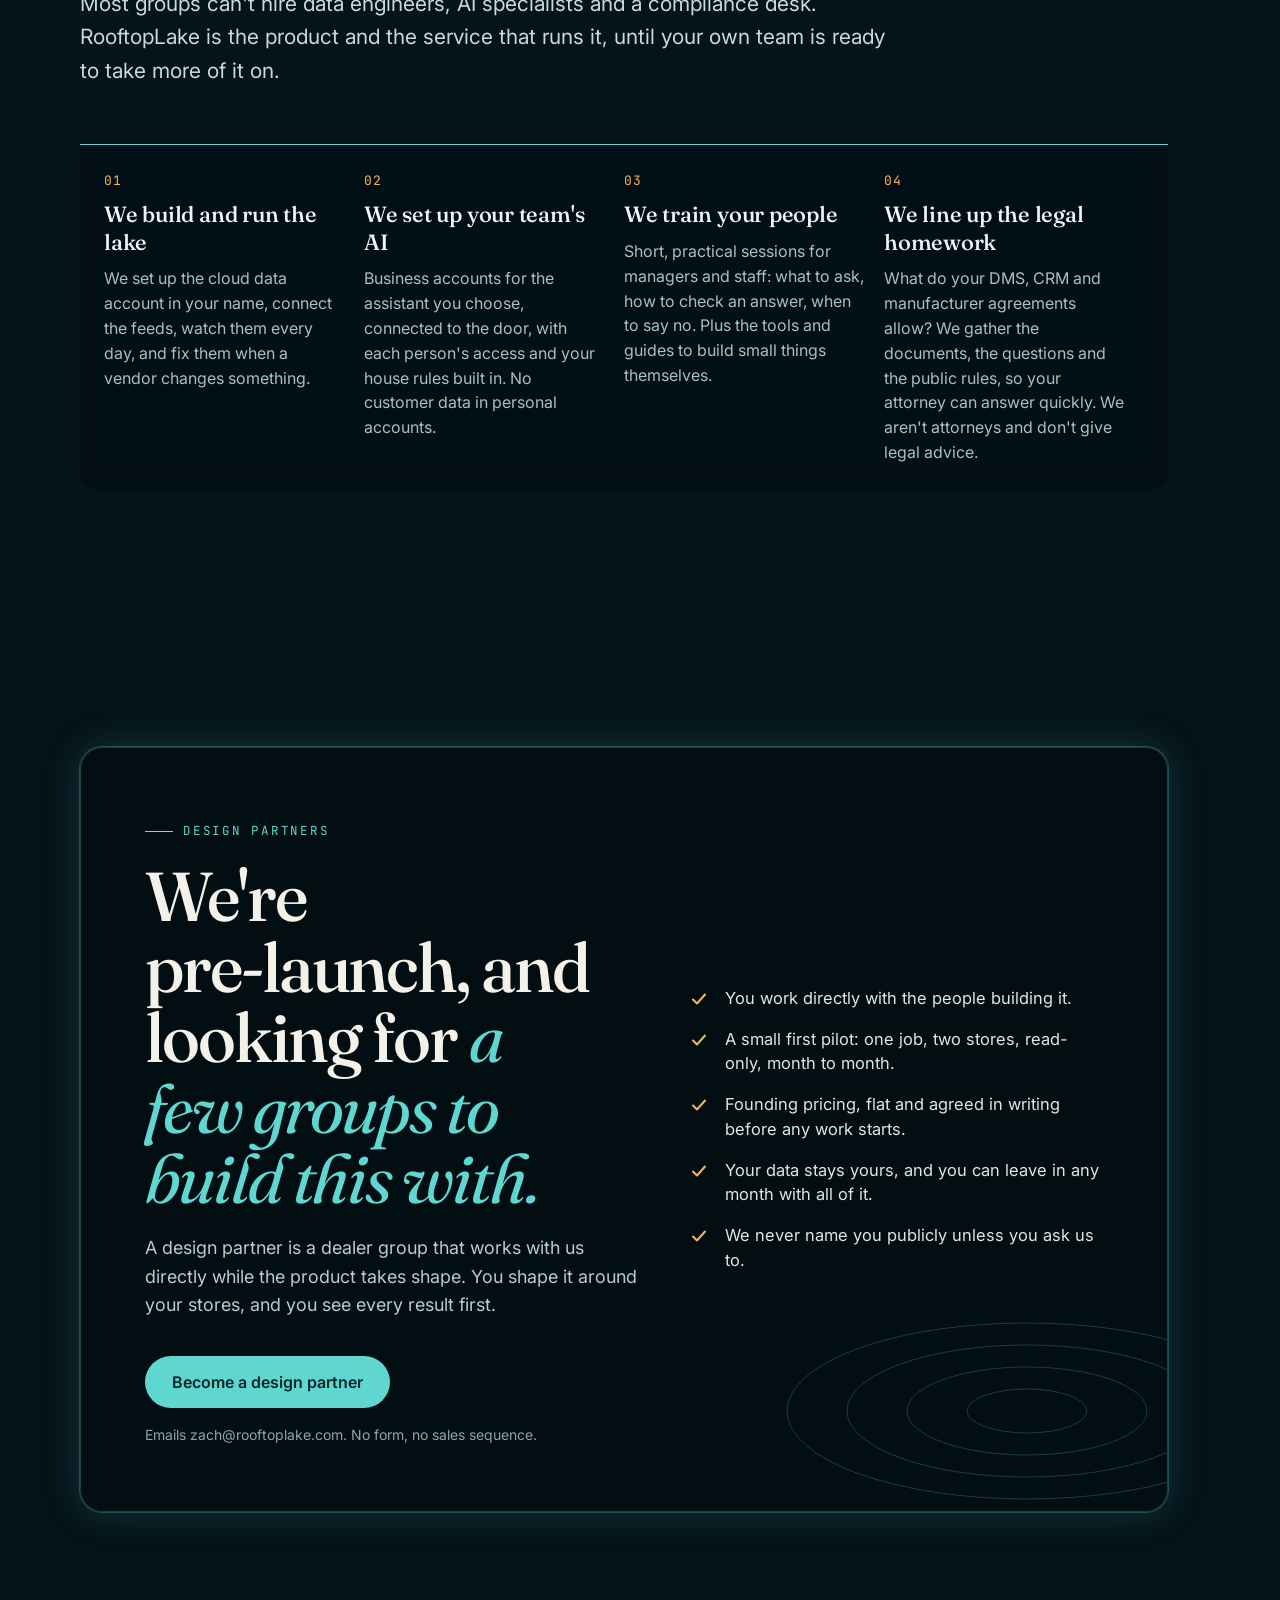
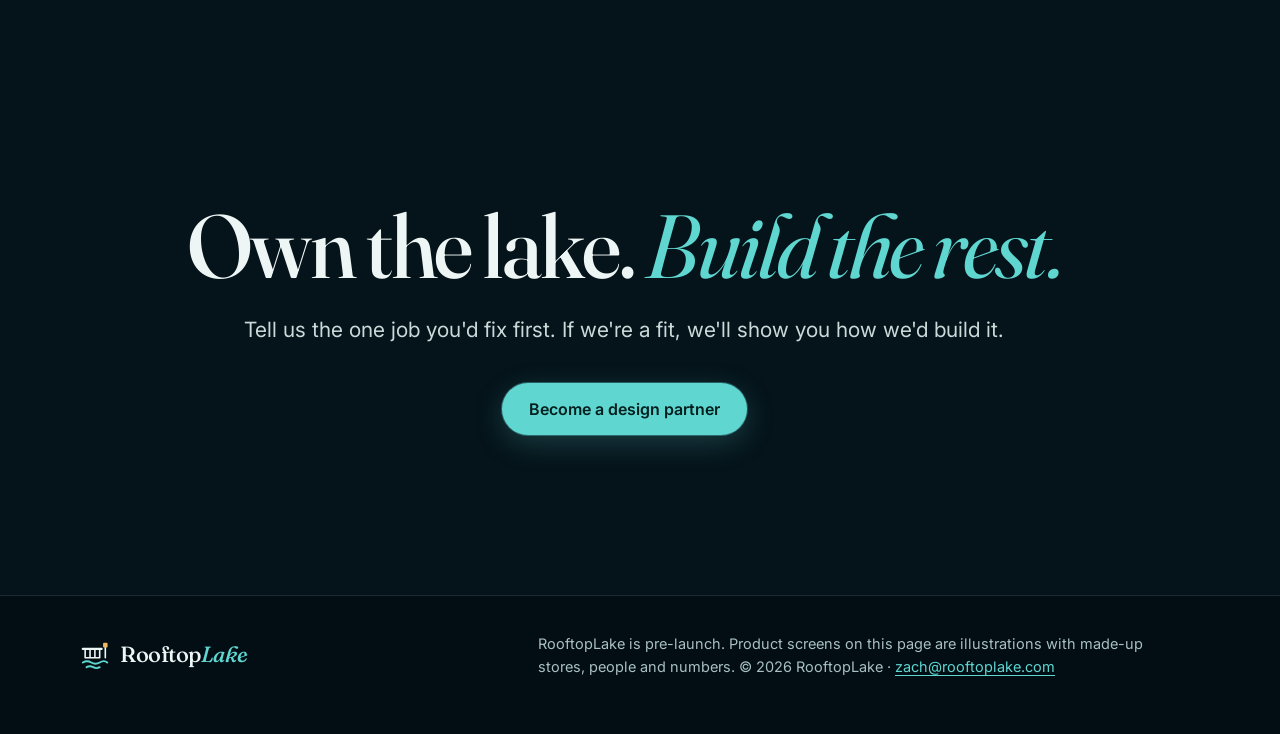
==== commit 85cc4c8b: "Review round 4 fixes: calm water behind text, phone demo gap, nav wrap, hero scrim, honest demo word" ====
--- a/how-it-works.html
+++ b/how-it-works.html
@@ -11,7 +11,7 @@
 <meta property="og:type" content="website">
 <meta property="og:url" content="https://rooftoplake.com/how-it-works.html">
 <meta property="og:title" content="RooftopLake — agents do the work. Your people decide.">
-<meta property="og:description" content="One lake you own. One secure door. Starter agents from the first week of a pilot. A factory to build the rest. For dealer groups.">
+<meta property="og:description" content="One lake you own. One secure door. Starter agents from the first weeks of a pilot. A factory to build the rest. For dealer groups.">
 <meta property="og:image" content="https://rooftoplake.com/og.png">
 <meta name="twitter:card" content="summary_large_image">
 <link rel="icon" href="favicon.ico" sizes="32x32">
@@ -20,13 +20,13 @@
 <link rel="preconnect" href="https://fonts.googleapis.com">
 <link rel="preconnect" href="https://fonts.gstatic.com" crossorigin>
 <link href="https://fonts.googleapis.com/css2?family=Fraunces:ital,opsz,wght@0,9..144,400..600;1,9..144,400..500&family=Inter:wght@400;500;600&family=JetBrains+Mono:wght@400;500&display=swap" rel="stylesheet">
-<link rel="stylesheet" href="css/tokens.css?v=1794552600">
-<link rel="stylesheet" href="css/scene.css?v=1794552600">
-<link rel="stylesheet" href="css/site.css?v=1794552600">
-<link rel="stylesheet" href="css/lane.css?v=1794552600">
-<link rel="stylesheet" href="css/explainer.css?v=1794552600">
-<link rel="stylesheet" href="css/demo.css?v=1794552600">
-<link rel="stylesheet" href="css/lifecycle.css?v=1794552600">
+<link rel="stylesheet" href="css/tokens.css?v=1794556800">
+<link rel="stylesheet" href="css/scene.css?v=1794556800">
+<link rel="stylesheet" href="css/site.css?v=1794556800">
+<link rel="stylesheet" href="css/lane.css?v=1794556800">
+<link rel="stylesheet" href="css/explainer.css?v=1794556800">
+<link rel="stylesheet" href="css/demo.css?v=1794556800">
+<link rel="stylesheet" href="css/lifecycle.css?v=1794556800">
 <script>document.documentElement.classList.add('js')</script>
 <script type="application/ld+json">{"@context":"https://schema.org","@type":"Organization","name":"RooftopLake","url":"https://rooftoplake.com/","email":"zach@rooftoplake.com","description":"A dealer-owned data lake, a secure door for AI assistants, and an agent factory for dealer groups."}</script>
 </head>
@@ -82,7 +82,7 @@
     </div>
     <div class="rv" id="agent-demo"><noscript>An interactive demo shows an assistant answering questions across five example stores through one secure door.</noscript></div>
     <div class="access rv" id="access">
-      <div class="desks-head"><h3>Who sees what</h3><p>Pick a role. Everything starts closed, and you open only what each job needs. This is an example starting point; your group sets the rules.</p></div>
+      <div class="desks-head"><h3>Who sees what</h3><p>Pick a role. Everything starts closed, and you open only what each job needs. Illustration: an example starting point; your group sets the rules.</p></div>
       <div class="chips" role="group" aria-label="Pick a role" id="roleChips"></div>
       <div class="access-card">
         <div class="access-who"><b id="roleName"></b><span id="roleNote"></span></div>
@@ -239,11 +239,11 @@
   </div>
 </footer>
 
-<script src="js/scene.js?v=1794552600" defer></script>
-<script src="js/site.js?v=1794552600" defer></script>
-<script src="js/lane.js?v=1794552600" defer></script>
-<script src="js/explainer.js?v=1794552600" defer></script>
-<script src="js/demo.js?v=1794552600" defer></script>
-<script src="js/lifecycle.js?v=1794552600" defer></script>
+<script src="js/scene.js?v=1794556800" defer></script>
+<script src="js/site.js?v=1794556800" defer></script>
+<script src="js/lane.js?v=1794556800" defer></script>
+<script src="js/explainer.js?v=1794556800" defer></script>
+<script src="js/demo.js?v=1794556800" defer></script>
+<script src="js/lifecycle.js?v=1794556800" defer></script>
 </body>
 </html>
--- a/css/site.css
+++ b/css/site.css
@@ -50,7 +50,8 @@
 .nav nav a{font-size:15px;color:var(--ink-2);text-decoration:none;padding:8px 0}
 .nav nav a:hover,.nav nav a.on{color:var(--ink)}
 .nav .btn{min-height:42px;padding:0 18px;font-size:14.5px}
-@media (max-width:980px){.nav nav{display:none}.nav .btn{margin-left:auto}}
+.nav nav a{white-space:nowrap}
+@media (max-width:1080px){.nav nav{display:none}.nav .btn{margin-left:auto}}
 @media (max-width:420px){.nav .btn{padding:0 14px;font-size:13.5px}.mark{font-size:20px}}
 .progress{position:absolute;left:0;bottom:-1px;height:2px;width:100%;background:var(--teal);transform-origin:0 50%;transform:scaleX(0)}
 
@@ -377,7 +378,9 @@
 @media (max-width:720px){.hero .wrap{min-height:calc(100svh - 68px);padding-bottom:36px}.hero h1{font-size:clamp(38px,11.5vw,56px)}.hero-bottom::before{inset:-24px -18px -24px -18px}}
 @media (max-height:620px){.hero .wrap{min-height:0;gap:40px}}
 .hero .lead{color:#F1F7F6;font-weight:500;text-shadow:0 1px 2px rgba(3,13,18,.9),0 0 22px rgba(3,13,18,.9)}
-.hero-bottom::before{background:radial-gradient(closest-side,rgba(3,13,18,.82),rgba(3,13,18,.5) 62%,transparent)}
+.hero-bottom::before{background:radial-gradient(closest-side,rgba(3,13,18,.88),rgba(3,13,18,.7) 72%,transparent)}
+.hero-sub .hero-bottom::before{inset:-36px -160px -40px -60px}
+@media (max-width:720px){.hero-sub .hero-bottom::before{inset:-24px -18px -24px -18px}}
 
 /* ===== Round 3 fixes ===== */
 .nav{z-index:50}
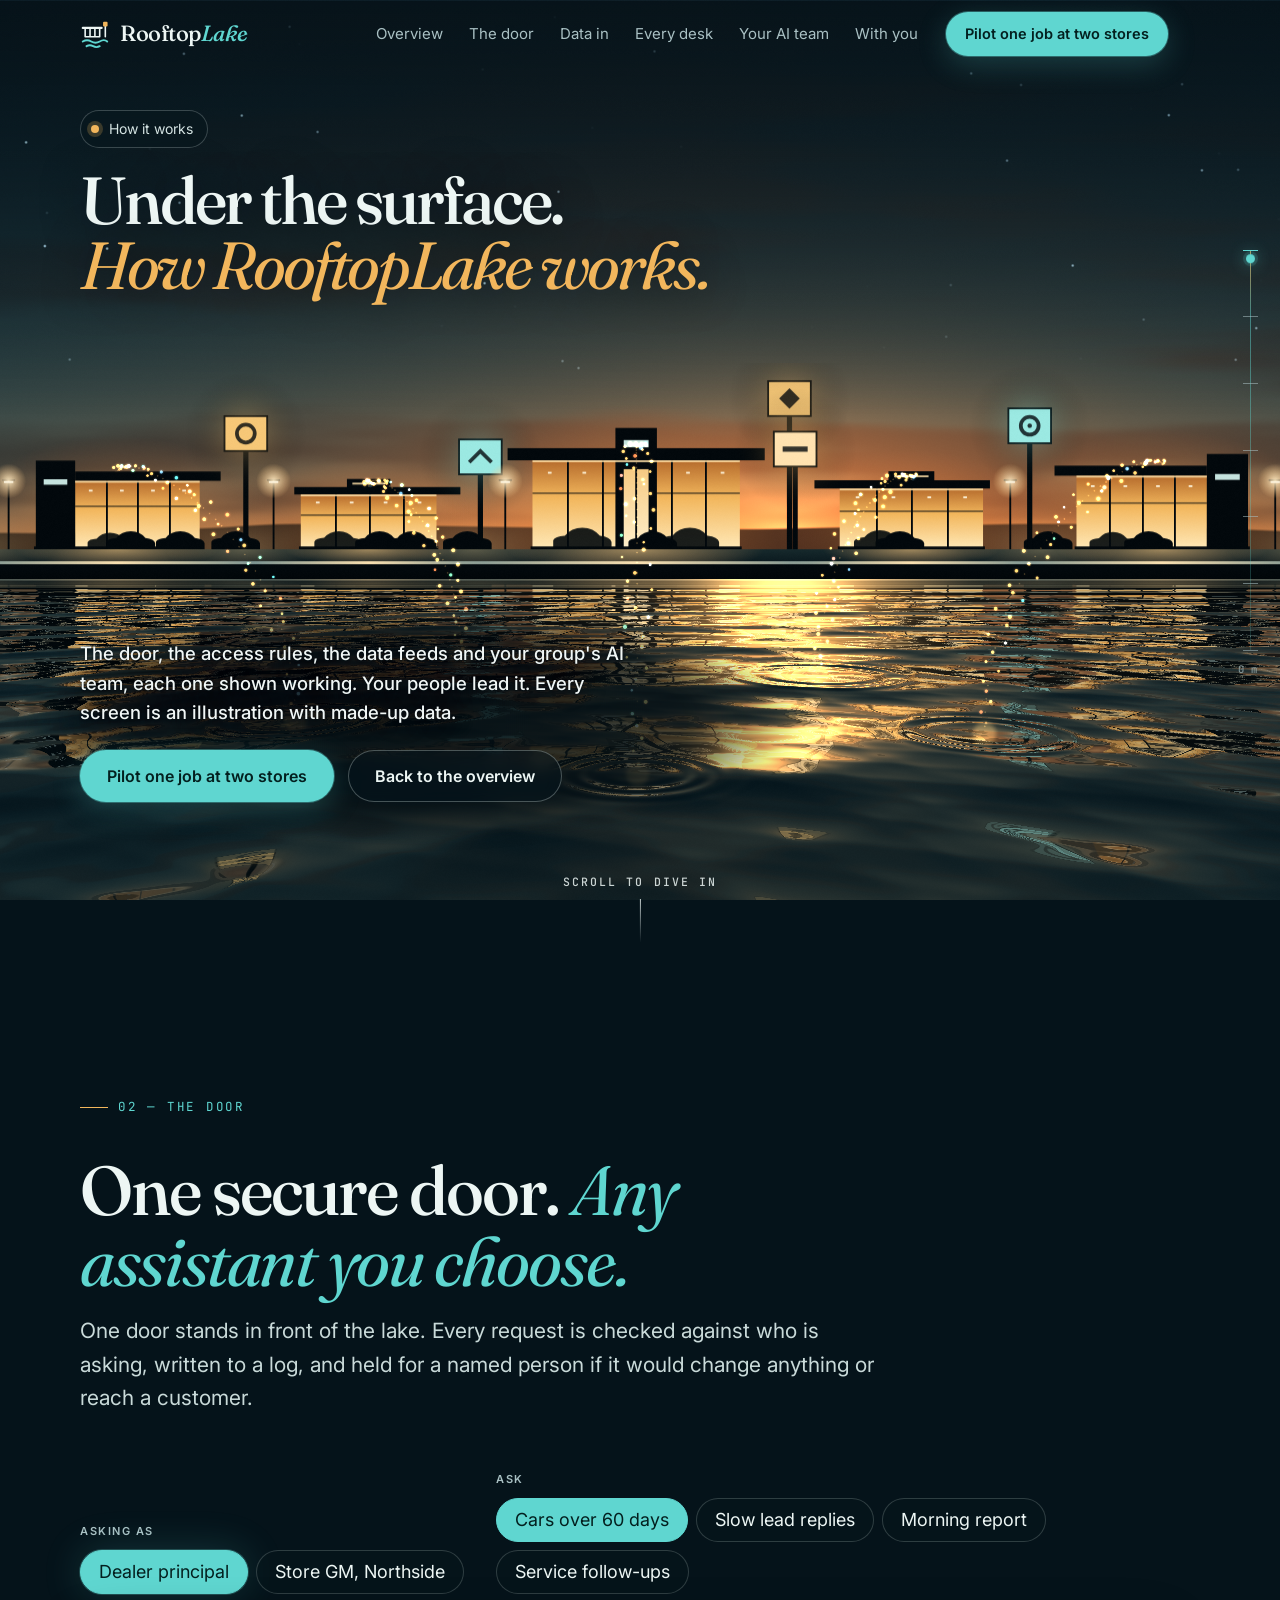
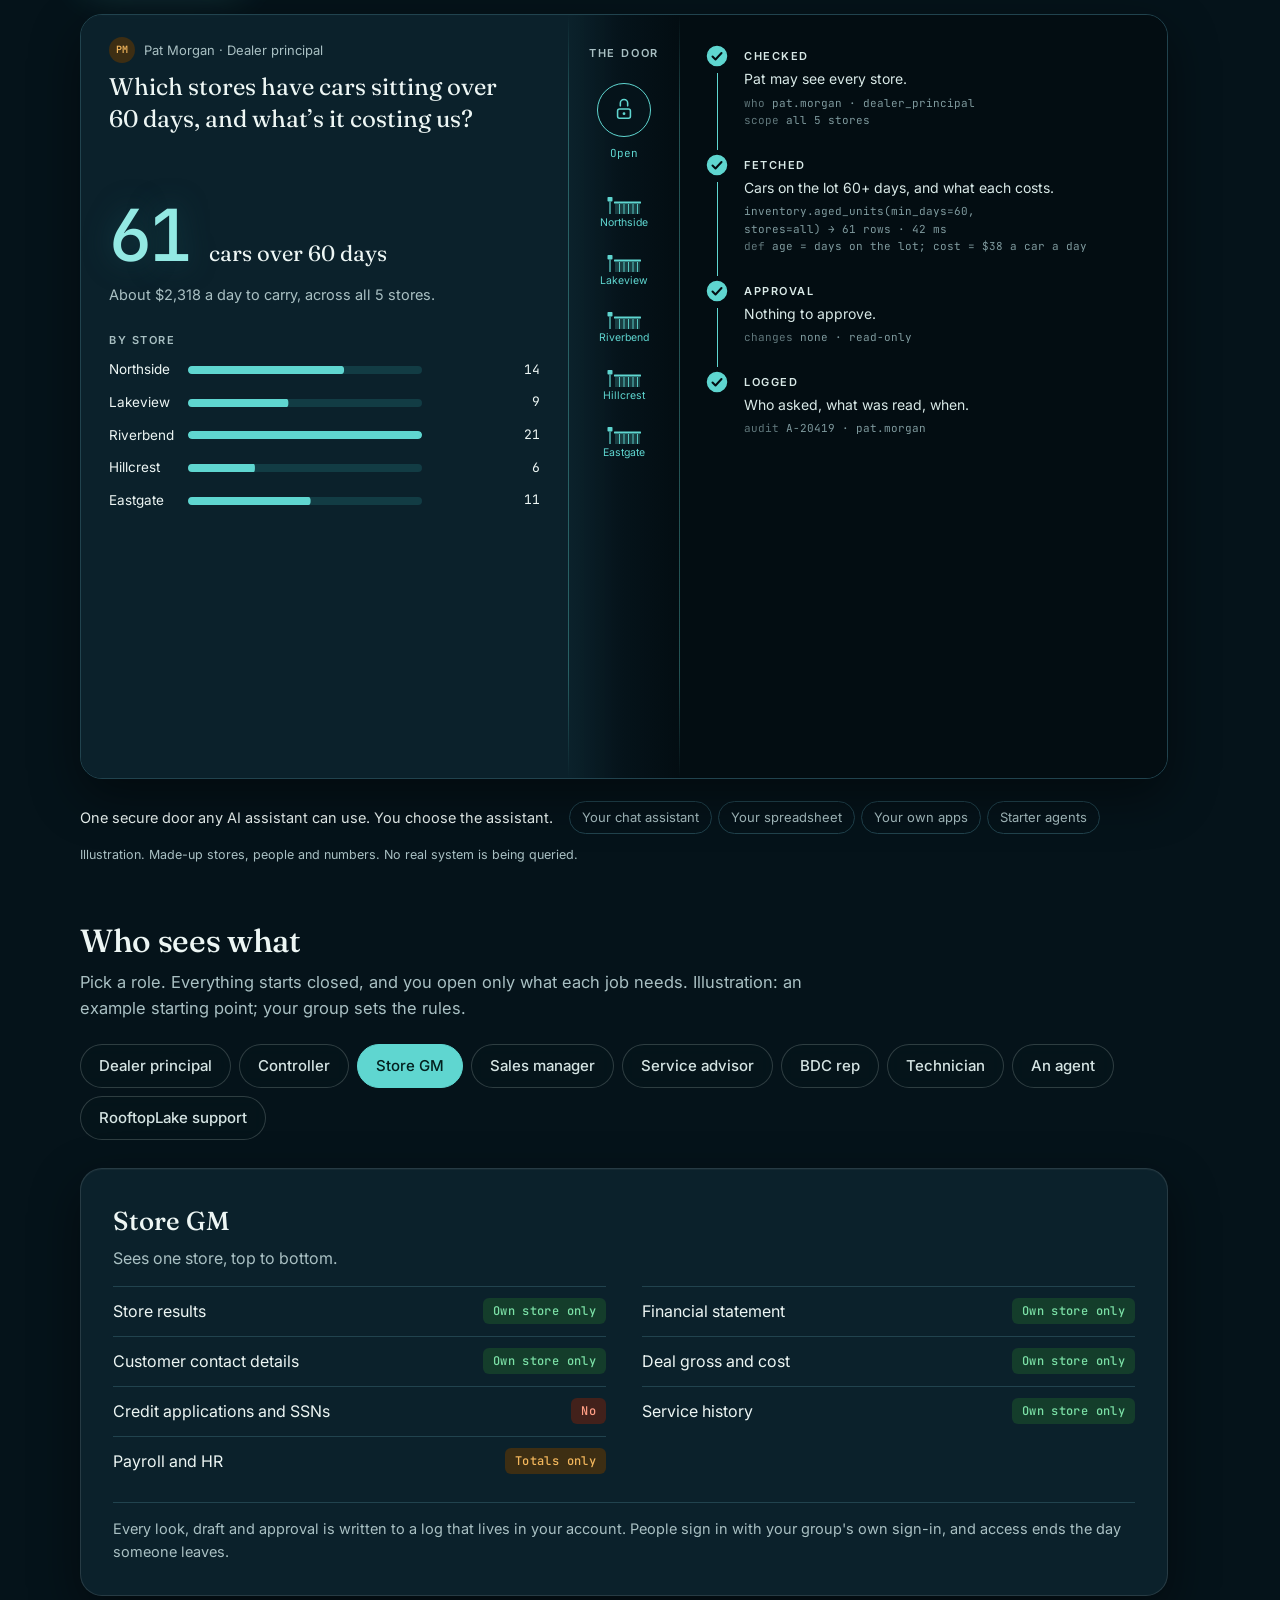
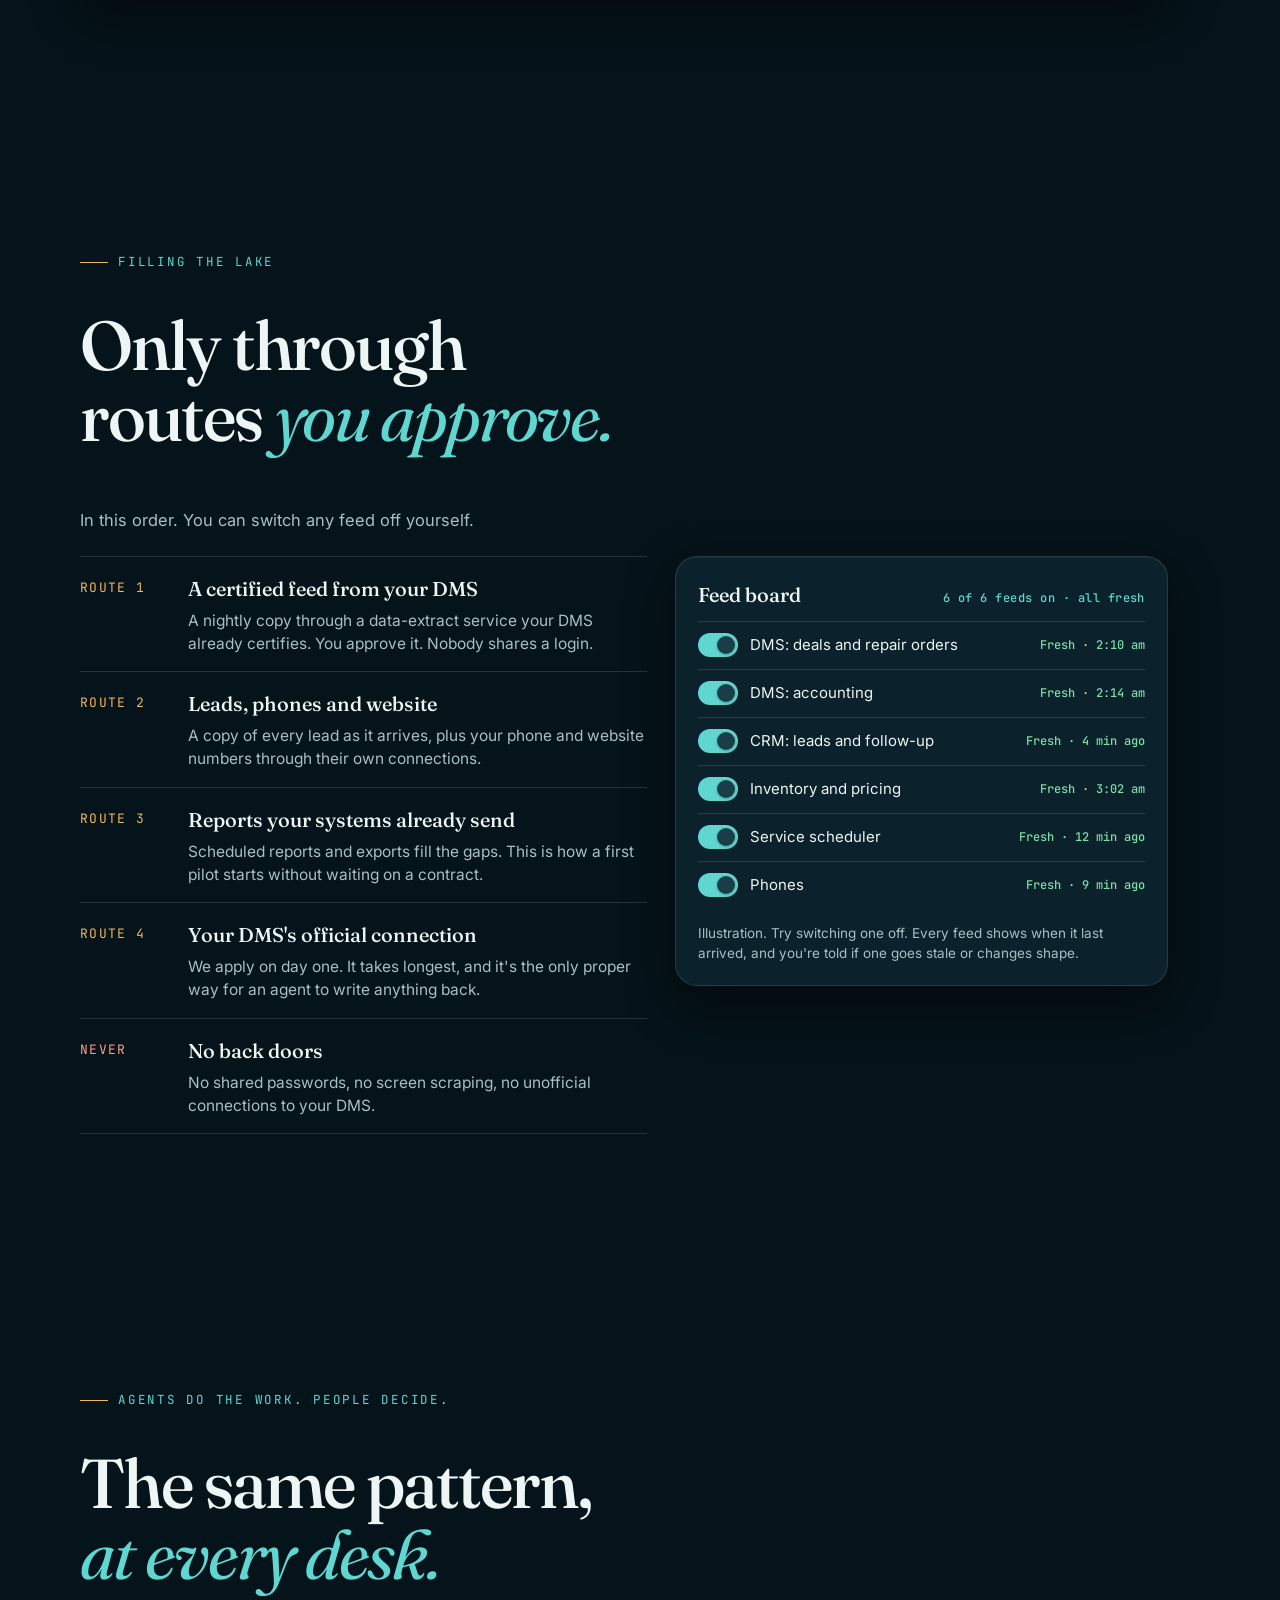
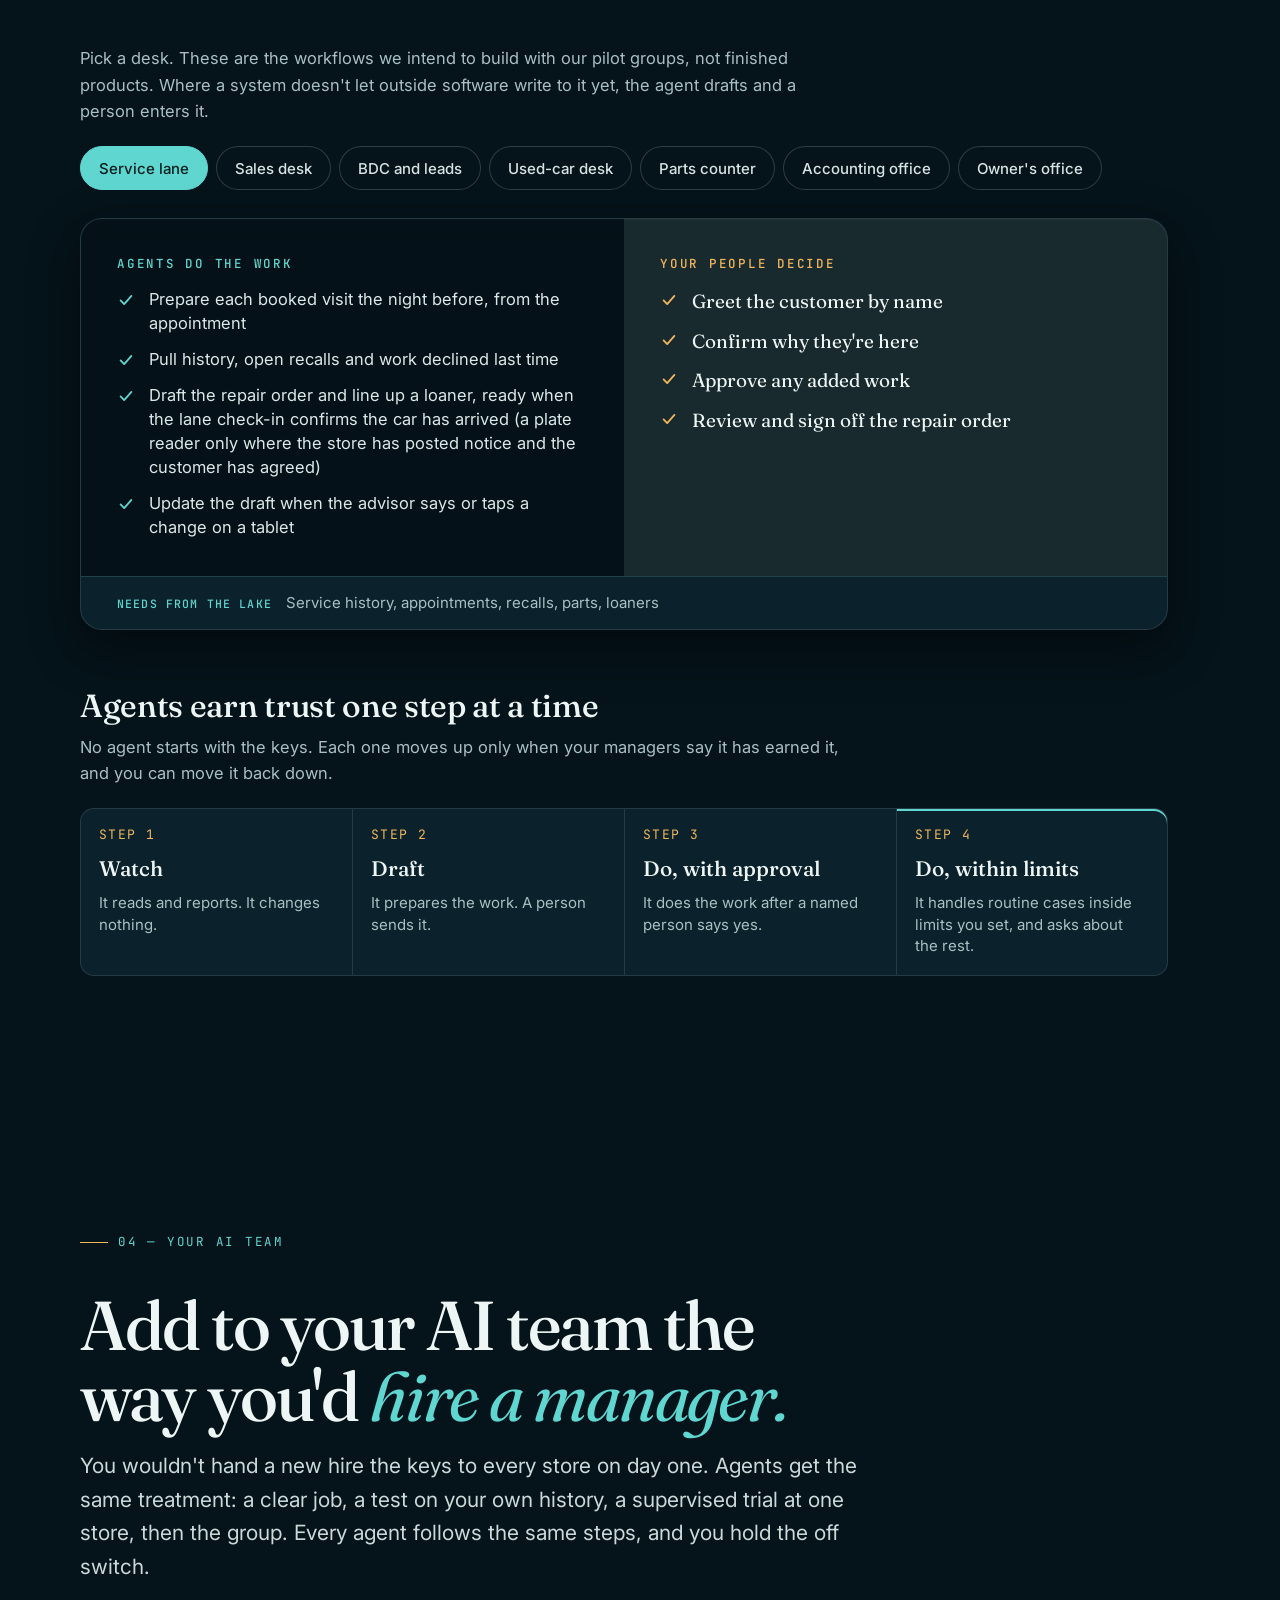
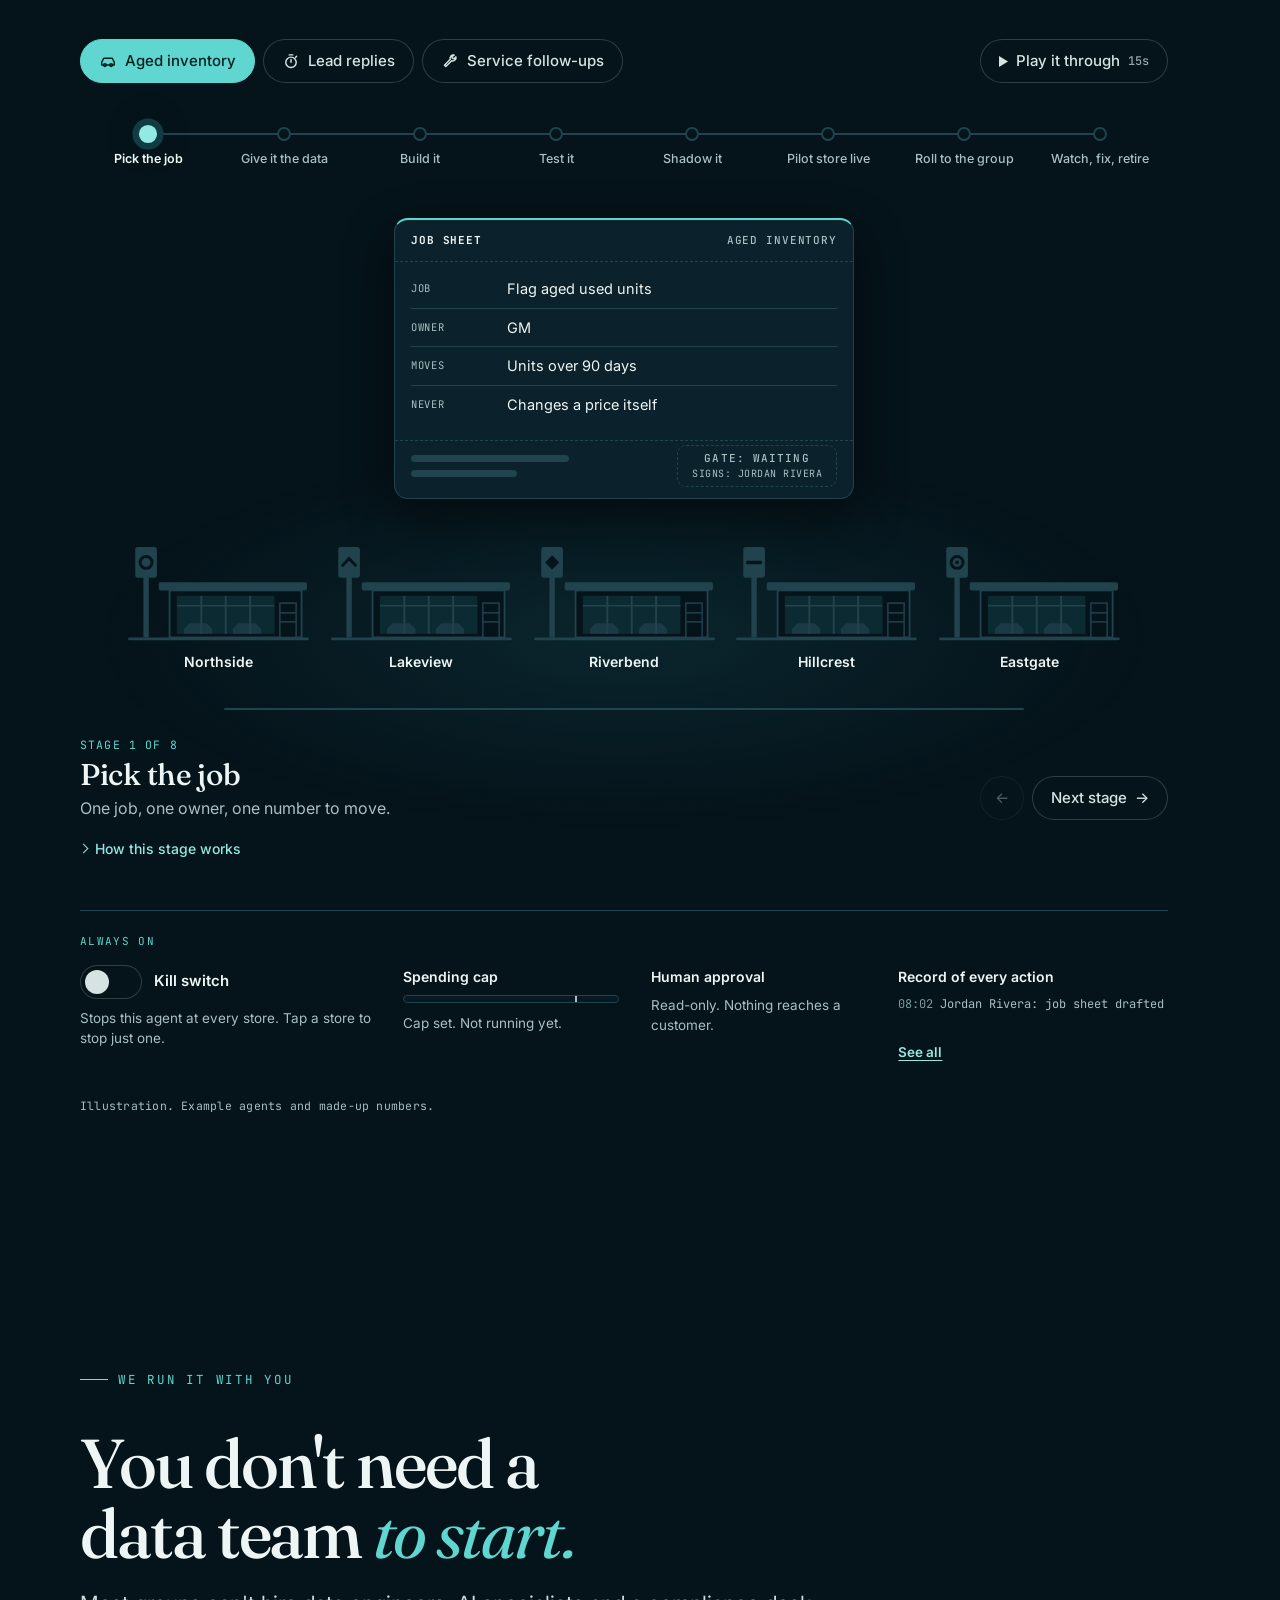
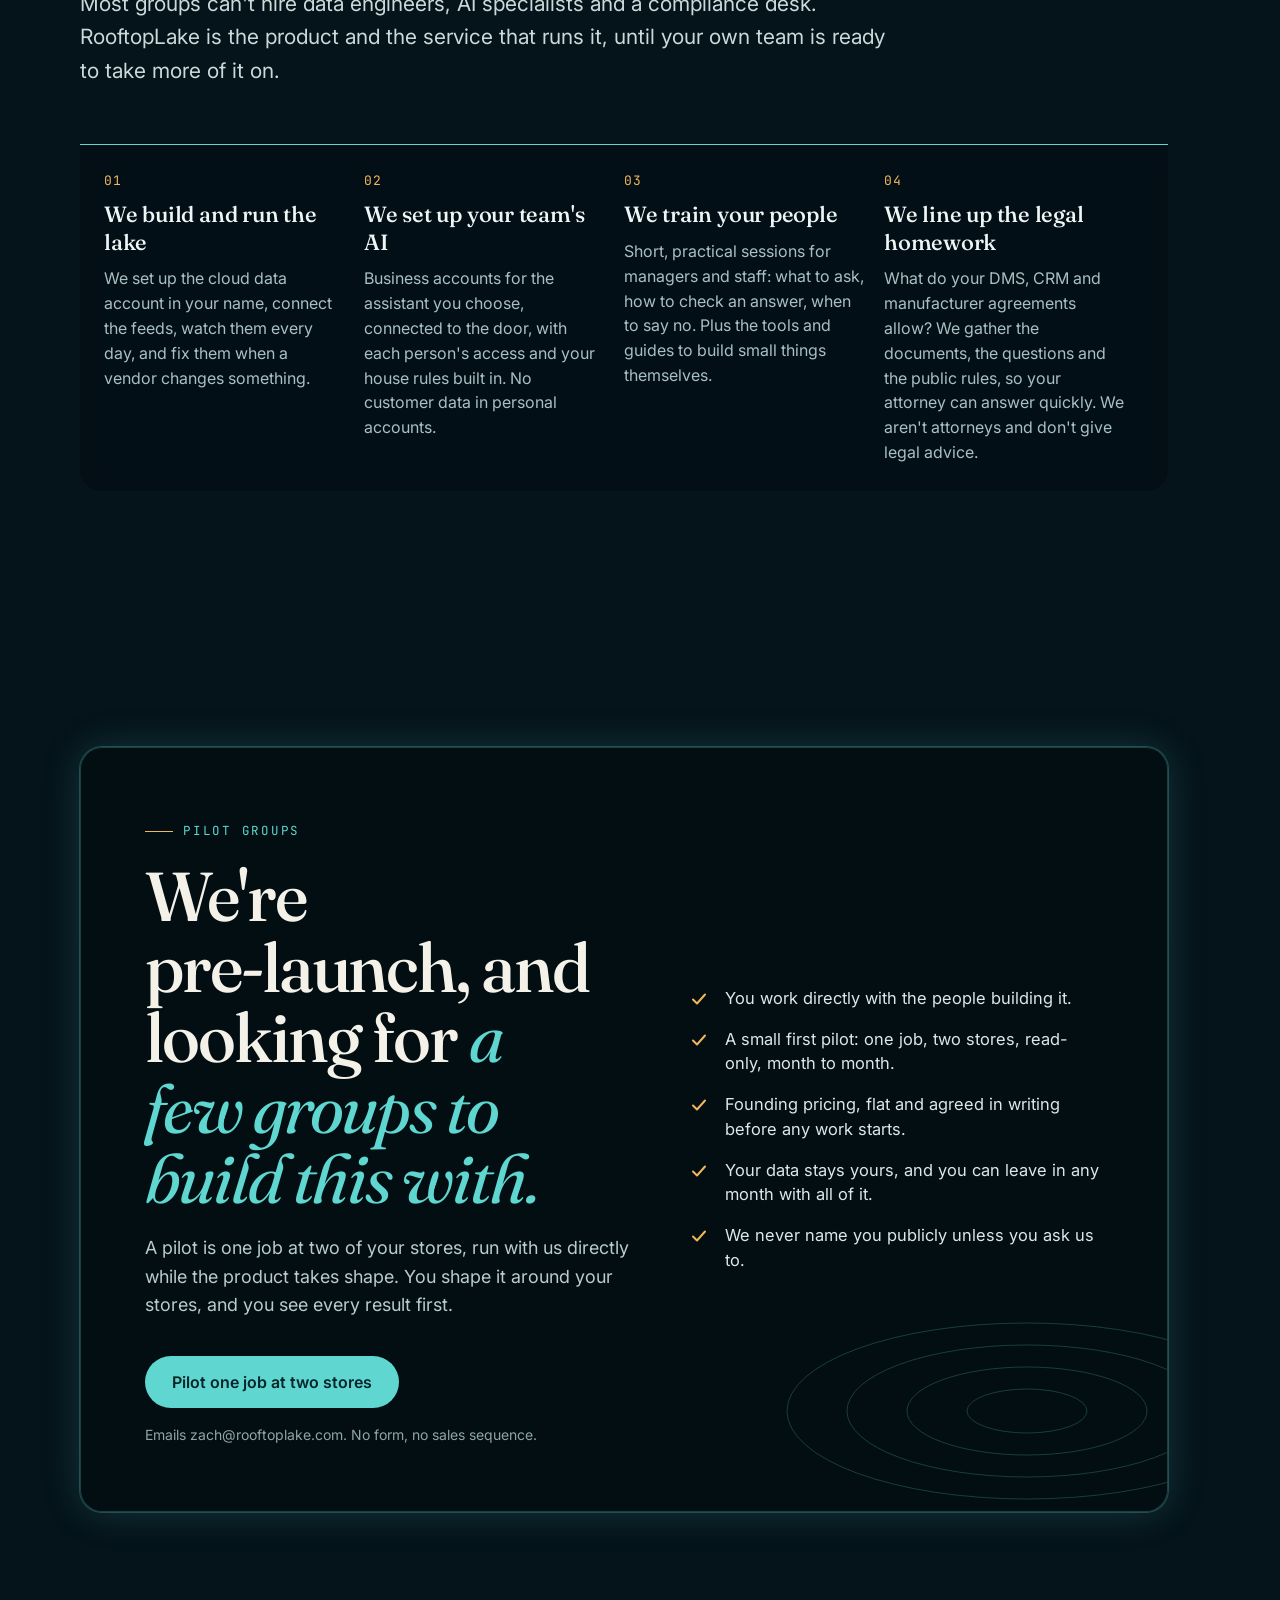
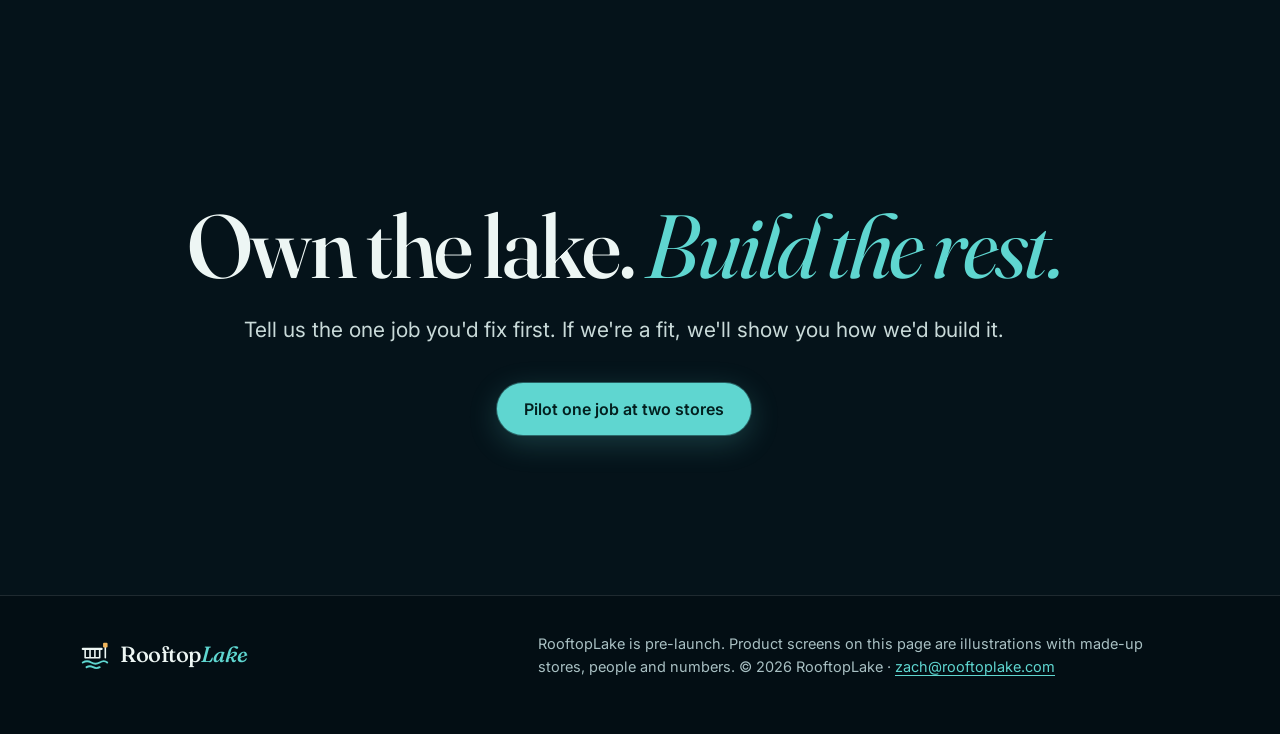
==== commit b14b9d5a: "Voice guide wording: your group's AI team, pilot one job at two stores Co-Authored-By: Claude Fable " ====
--- a/how-it-works.html
+++ b/how-it-works.html
@@ -3,7 +3,7 @@
 <head>
 <meta charset="utf-8">
 <meta name="viewport" content="width=device-width, initial-scale=1">
-<title>How RooftopLake works — the door, the data and the factory</title>
+<title>How RooftopLake works — the door, the data and your group's AI team</title>
 <meta name="description" content="How RooftopLake works: one secure door to your data, who sees what, how data gets in, and the lifecycle every agent passes before it runs across your stores.">
 <link rel="canonical" href="https://rooftoplake.com/how-it-works.html">
 <meta name="theme-color" content="#05131A">
@@ -11,7 +11,7 @@
 <meta property="og:type" content="website">
 <meta property="og:url" content="https://rooftoplake.com/how-it-works.html">
 <meta property="og:title" content="RooftopLake — agents do the work. Your people decide.">
-<meta property="og:description" content="One lake you own. One secure door. Starter agents from the first weeks of a pilot. A factory to build the rest. For dealer groups.">
+<meta property="og:description" content="One lake you own. One secure door. Starter agents from the first weeks of a pilot. Your group's AI team to build the rest. For dealer groups.">
 <meta property="og:image" content="https://rooftoplake.com/og.png">
 <meta name="twitter:card" content="summary_large_image">
 <link rel="icon" href="favicon.ico" sizes="32x32">
@@ -20,15 +20,15 @@
 <link rel="preconnect" href="https://fonts.googleapis.com">
 <link rel="preconnect" href="https://fonts.gstatic.com" crossorigin>
 <link href="https://fonts.googleapis.com/css2?family=Fraunces:ital,opsz,wght@0,9..144,400..600;1,9..144,400..500&family=Inter:wght@400;500;600&family=JetBrains+Mono:wght@400;500&display=swap" rel="stylesheet">
-<link rel="stylesheet" href="css/tokens.css?v=1794556800">
-<link rel="stylesheet" href="css/scene.css?v=1794556800">
-<link rel="stylesheet" href="css/site.css?v=1794556800">
-<link rel="stylesheet" href="css/lane.css?v=1794556800">
-<link rel="stylesheet" href="css/explainer.css?v=1794556800">
-<link rel="stylesheet" href="css/demo.css?v=1794556800">
-<link rel="stylesheet" href="css/lifecycle.css?v=1794556800">
+<link rel="stylesheet" href="css/tokens.css?v=1794560400">
+<link rel="stylesheet" href="css/scene.css?v=1794560400">
+<link rel="stylesheet" href="css/site.css?v=1794560400">
+<link rel="stylesheet" href="css/lane.css?v=1794560400">
+<link rel="stylesheet" href="css/explainer.css?v=1794560400">
+<link rel="stylesheet" href="css/demo.css?v=1794560400">
+<link rel="stylesheet" href="css/lifecycle.css?v=1794560400">
 <script>document.documentElement.classList.add('js')</script>
-<script type="application/ld+json">{"@context":"https://schema.org","@type":"Organization","name":"RooftopLake","url":"https://rooftoplake.com/","email":"zach@rooftoplake.com","description":"A dealer-owned data lake, a secure door for AI assistants, and an agent factory for dealer groups."}</script>
+<script type="application/ld+json">{"@context":"https://schema.org","@type":"Organization","name":"RooftopLake","url":"https://rooftoplake.com/","email":"zach@rooftoplake.com","description":"A dealer-owned data lake, a secure door for AI assistants, and an AI team your people lead, for dealer groups."}</script>
 </head>
 <body>
 <a class="skip" href="#main">Skip to content</a>
@@ -49,10 +49,10 @@
       <a href="#door">The door</a>
       <a href="#data">Data in</a>
       <a href="#desks">Every desk</a>
-      <a href="#factory">The factory</a>
+      <a href="#factory">Your AI team</a>
       <a href="#run">With you</a>
     </nav>
-    <a class="btn btn-primary" href="mailto:zach@rooftoplake.com?subject=RooftopLake%20design%20partner"><span class="lg">Become a design partner</span><span class="sm">Talk to us</span></a>
+    <a class="btn btn-primary" href="mailto:zach@rooftoplake.com?subject=Pilot%20one%20job%20at%20two%20stores"><span class="lg">Pilot one job at two stores</span><span class="sm">Talk to us</span></a>
   </div>
   <div class="progress" id="progress" aria-hidden="true"></div>
 </header>
@@ -66,8 +66,8 @@
       <h1 class="rv" style="--i:1">Under the surface. <em>How RooftopLake works.</em></h1>
     </div>
     <div class="hero-bottom">
-      <p class="lead rv" style="--i:2">The door, the access rules, the data feeds and the factory, each one shown working. Every screen is an illustration with made-up data.</p>
-      <div class="cta-row rv" style="--i:3"><a class="btn btn-primary" href="mailto:zach@rooftoplake.com?subject=RooftopLake%20design%20partner">Become a design partner</a><a class="btn btn-ghost" href="index.html">Back to the overview</a></div>
+      <p class="lead rv" style="--i:2">The door, the access rules, the data feeds and your group's AI team, each one shown working. Your people lead it. Every screen is an illustration with made-up data.</p>
+      <div class="cta-row rv" style="--i:3"><a class="btn btn-primary" href="mailto:zach@rooftoplake.com?subject=Pilot%20one%20job%20at%20two%20stores">Pilot one job at two stores</a><a class="btn btn-ghost" href="index.html">Back to the overview</a></div>
     </div>
   </div>
   <a class="dive" href="#door" aria-label="Scroll down to dive in"><span>Scroll to dive in</span><i aria-hidden="true"></i></a>
@@ -128,7 +128,7 @@
   <div class="wrap">
     <div class="sec-head"><span class="eyebrow rv">Agents do the work. People decide.</span><h2 class="rv">The same pattern, <em>at every desk.</em></h2></div>
 <div class="desks rv">
-      <div class="desks-head"><p>Pick a desk. These are the workflows we intend to build with design partners, not finished products. Where a system doesn't let outside software write to it yet, the agent drafts and a person enters it.</p></div>
+      <div class="desks-head"><p>Pick a desk. These are the workflows we intend to build with our pilot groups, not finished products. Where a system doesn't let outside software write to it yet, the agent drafts and a person enters it.</p></div>
       <div class="chips" role="tablist" aria-label="Desks in the store" id="deskTabs"><button class="chip" type="button" role="tab" id="dk-t-lane" aria-controls="dk-p-lane" aria-selected="true" tabindex="0">Service lane</button><button class="chip" type="button" role="tab" id="dk-t-sales" aria-controls="dk-p-sales" aria-selected="false" tabindex="-1">Sales desk</button><button class="chip" type="button" role="tab" id="dk-t-bdc" aria-controls="dk-p-bdc" aria-selected="false" tabindex="-1">BDC and leads</button><button class="chip" type="button" role="tab" id="dk-t-used" aria-controls="dk-p-used" aria-selected="false" tabindex="-1">Used-car desk</button><button class="chip" type="button" role="tab" id="dk-t-parts" aria-controls="dk-p-parts" aria-selected="false" tabindex="-1">Parts counter</button><button class="chip" type="button" role="tab" id="dk-t-office" aria-controls="dk-p-office" aria-selected="false" tabindex="-1">Accounting office</button><button class="chip" type="button" role="tab" id="dk-t-group" aria-controls="dk-p-group" aria-selected="false" tabindex="-1">Owner's office</button></div>
       <div class="desk-panel" role="tabpanel" id="dk-p-lane" aria-labelledby="dk-t-lane" tabindex="0">
         <div class="desk-col agent"><h4>Agents do the work</h4><ul><li><svg aria-hidden="true"><use href="#i-check"/></svg><span>Prepare each booked visit the night before, from the appointment</span></li><li><svg aria-hidden="true"><use href="#i-check"/></svg><span>Pull history, open recalls and work declined last time</span></li><li><svg aria-hidden="true"><use href="#i-check"/></svg><span>Draft the repair order and line up a loaner, ready when the lane check-in confirms the car has arrived (a plate reader only where the store has posted notice and the customer has agreed)</span></li><li><svg aria-hidden="true"><use href="#i-check"/></svg><span>Update the draft when the advisor says or taps a change on a tablet</span></li></ul></div>
@@ -156,7 +156,7 @@
         <p class="desk-needs"><span>Needs from the lake</span>Accounting, DMS, deal jackets, claims</p>
       </div><div class="desk-panel" role="tabpanel" id="dk-p-group" aria-labelledby="dk-t-group" tabindex="0" hidden>
         <div class="desk-col agent"><h4>Agents do the work</h4><ul><li><svg aria-hidden="true"><use href="#i-check"/></svg><span>Write the morning brief for the whole group</span></li><li><svg aria-hidden="true"><use href="#i-check"/></svg><span>Compare stores on the same definitions</span></li><li><svg aria-hidden="true"><use href="#i-check"/></svg><span>Spot the outlier before it becomes a problem</span></li><li><svg aria-hidden="true"><use href="#i-check"/></svg><span>Bring a new store into the same picture</span></li></ul></div>
-        <div class="desk-col human"><h4>Your people decide</h4><ul><li><svg aria-hidden="true"><use href="#i-check"/></svg><span>Decide where to spend attention</span></li><li><svg aria-hidden="true"><use href="#i-check"/></svg><span>Set the targets and the rules</span></li><li><svg aria-hidden="true"><use href="#i-check"/></svg><span>Hold managers to one set of numbers</span></li><li><svg aria-hidden="true"><use href="#i-check"/></svg><span>Choose what the factory builds next</span></li></ul></div>
+        <div class="desk-col human"><h4>Your people decide</h4><ul><li><svg aria-hidden="true"><use href="#i-check"/></svg><span>Decide where to spend attention</span></li><li><svg aria-hidden="true"><use href="#i-check"/></svg><span>Set the targets and the rules</span></li><li><svg aria-hidden="true"><use href="#i-check"/></svg><span>Hold managers to one set of numbers</span></li><li><svg aria-hidden="true"><use href="#i-check"/></svg><span>Choose what your AI team builds next</span></li></ul></div>
         <p class="desk-needs"><span>Needs from the lake</span>Everything in the lake</p>
       </div>
     </div>
@@ -173,11 +173,11 @@
   </div>
 </section>
 
-<section id="factory" data-depth-label="The factory">
+<section id="factory" data-depth-label="Your AI team">
   <div class="wrap">
     <div class="sec-head">
-      <span class="eyebrow rv">04 — The factory</span>
-      <h2 class="rv">Hire an agent the way you'd <em>hire a manager.</em></h2>
+      <span class="eyebrow rv">04 — Your AI team</span>
+      <h2 class="rv">Add to your AI team the way you'd <em>hire a manager.</em></h2>
       <p class="lead rv">You wouldn't hand a new hire the keys to every store on day one. Agents get the same treatment: a clear job, a test on your own history, a supervised trial at one store, then the group. Every agent follows the same steps, and you hold the off switch.</p>
     </div>
     <div class="rv" id="factory-lifecycle"><noscript>The agent lifecycle has eight stages: pick the job, give it the data, build it, test it, shadow it, pilot store live, roll to the group, and watch, fix, retire.</noscript></div>
@@ -204,10 +204,10 @@
   <div class="wrap">
     <div class="partner rv">
       <div>
-        <span class="eyebrow">Design partners</span>
+        <span class="eyebrow">Pilot groups</span>
         <h2>We're pre&#8209;launch, and looking for <em>a few groups to build this with.</em></h2>
-        <p style="margin-top:20px">A design partner is a dealer group that works with us directly while the product takes shape. You shape it around your stores, and you see every result first.</p>
-        <div class="cta-row"><a class="btn btn-primary" href="mailto:zach@rooftoplake.com?subject=RooftopLake%20design%20partner">Become a design partner</a></div>
+        <p style="margin-top:20px">A pilot is one job at two of your stores, run with us directly while the product takes shape. You shape it around your stores, and you see every result first.</p>
+        <div class="cta-row"><a class="btn btn-primary" href="mailto:zach@rooftoplake.com?subject=Pilot%20one%20job%20at%20two%20stores">Pilot one job at two stores</a></div>
         <p class="fine">Emails zach@rooftoplake.com. No form, no sales sequence.</p>
       </div>
       <ul>
@@ -226,7 +226,7 @@
   <div class="wrap">
     <h2 class="rv">Own the lake. <em>Build the rest.</em></h2>
     <p class="lead rv">Tell us the one job you'd fix first. If we're a fit, we'll show you how we'd build it.</p>
-    <div class="cta-row rv"><a class="btn btn-primary" href="mailto:zach@rooftoplake.com?subject=RooftopLake%20design%20partner">Become a design partner</a></div>
+    <div class="cta-row rv"><a class="btn btn-primary" href="mailto:zach@rooftoplake.com?subject=Pilot%20one%20job%20at%20two%20stores">Pilot one job at two stores</a></div>
   </div>
 </section>
 
@@ -239,11 +239,11 @@
   </div>
 </footer>
 
-<script src="js/scene.js?v=1794556800" defer></script>
-<script src="js/site.js?v=1794556800" defer></script>
-<script src="js/lane.js?v=1794556800" defer></script>
-<script src="js/explainer.js?v=1794556800" defer></script>
-<script src="js/demo.js?v=1794556800" defer></script>
-<script src="js/lifecycle.js?v=1794556800" defer></script>
+<script src="js/scene.js?v=1794560400" defer></script>
+<script src="js/site.js?v=1794560400" defer></script>
+<script src="js/lane.js?v=1794560400" defer></script>
+<script src="js/explainer.js?v=1794560400" defer></script>
+<script src="js/demo.js?v=1794560400" defer></script>
+<script src="js/lifecycle.js?v=1794560400" defer></script>
 </body>
 </html>
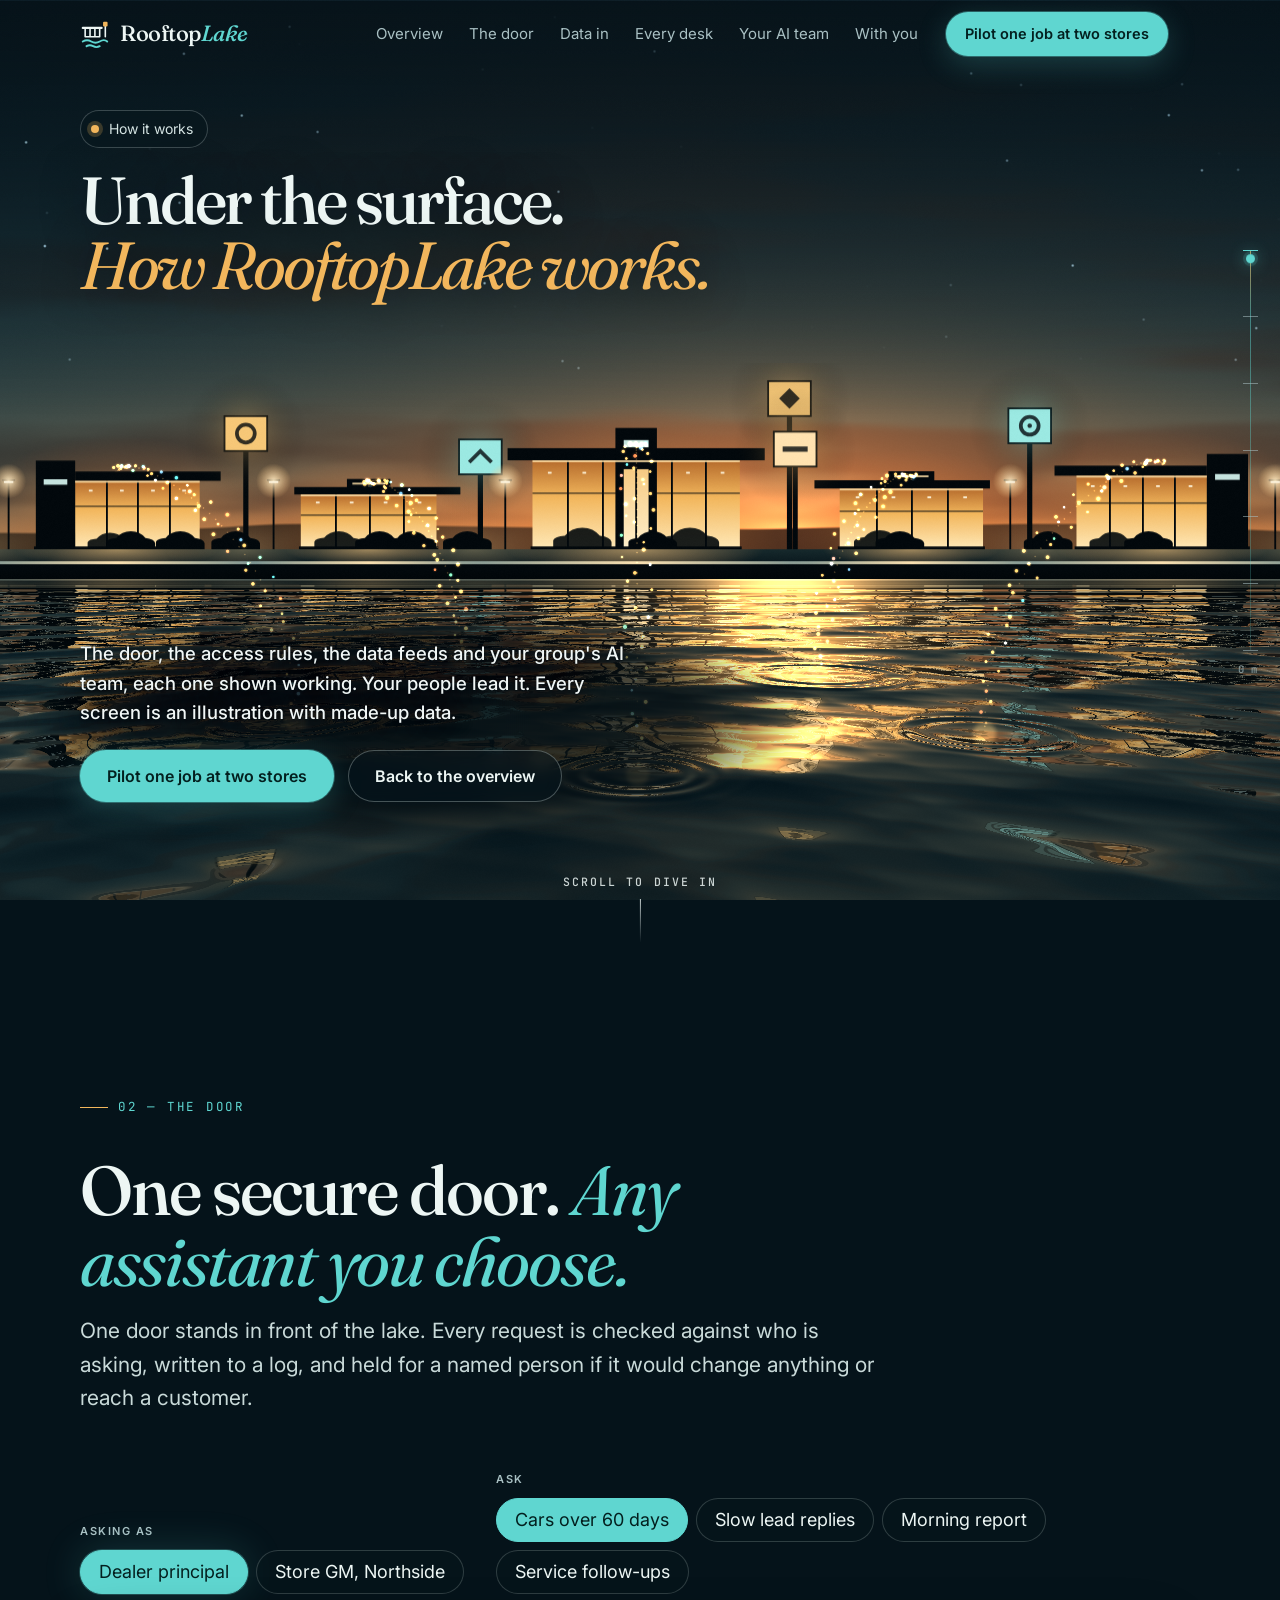
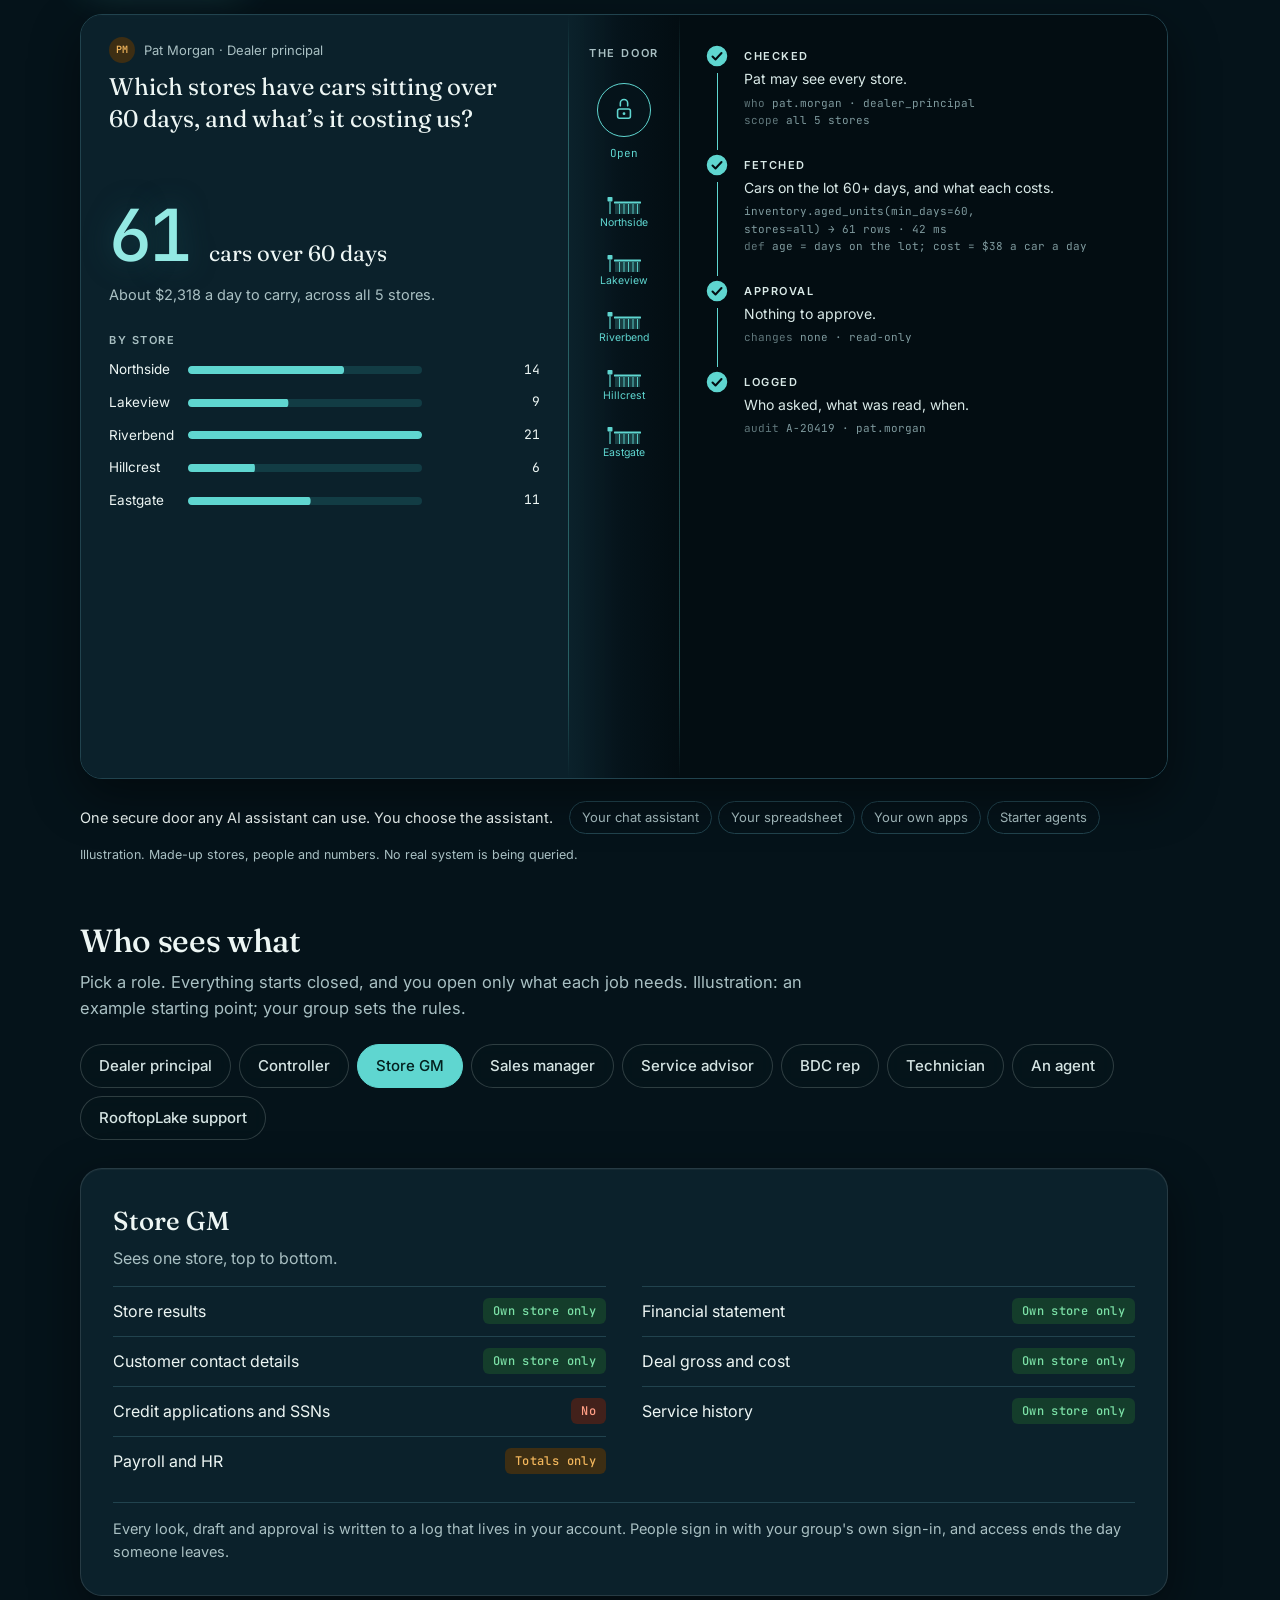
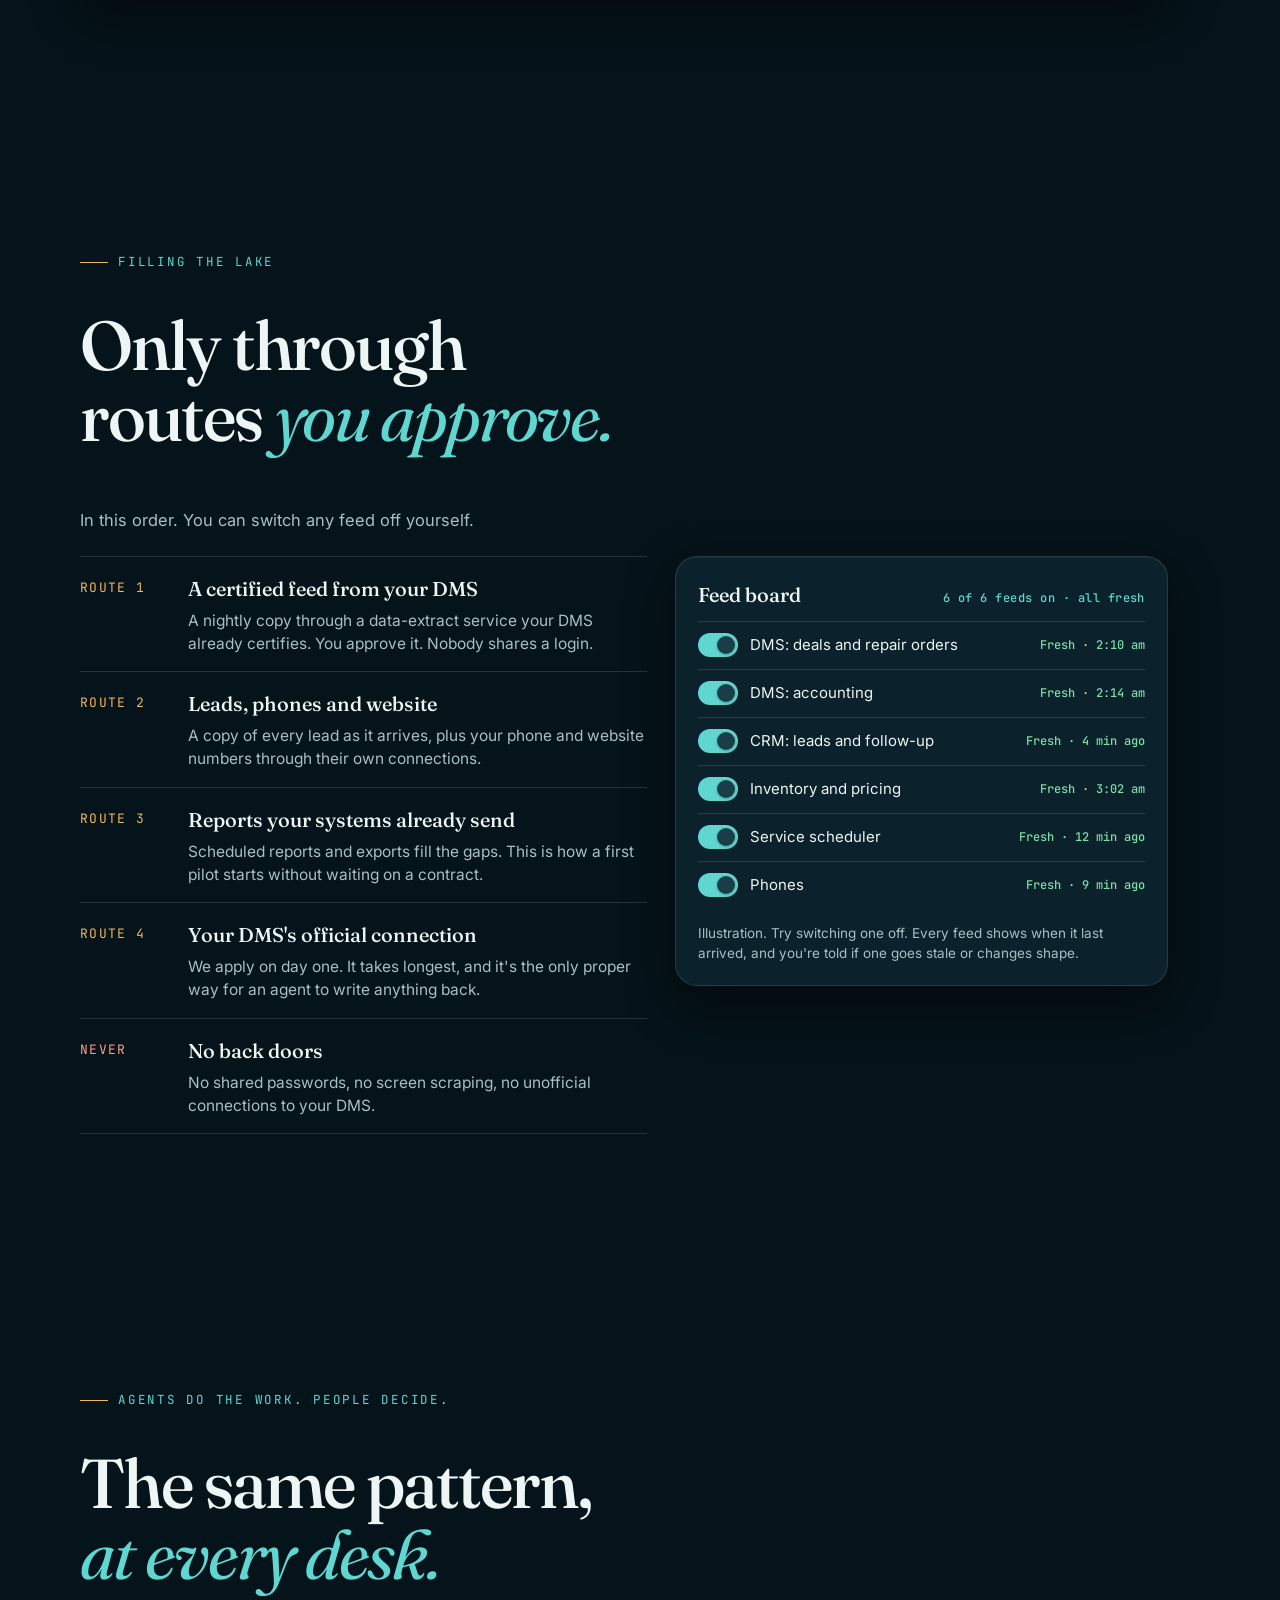
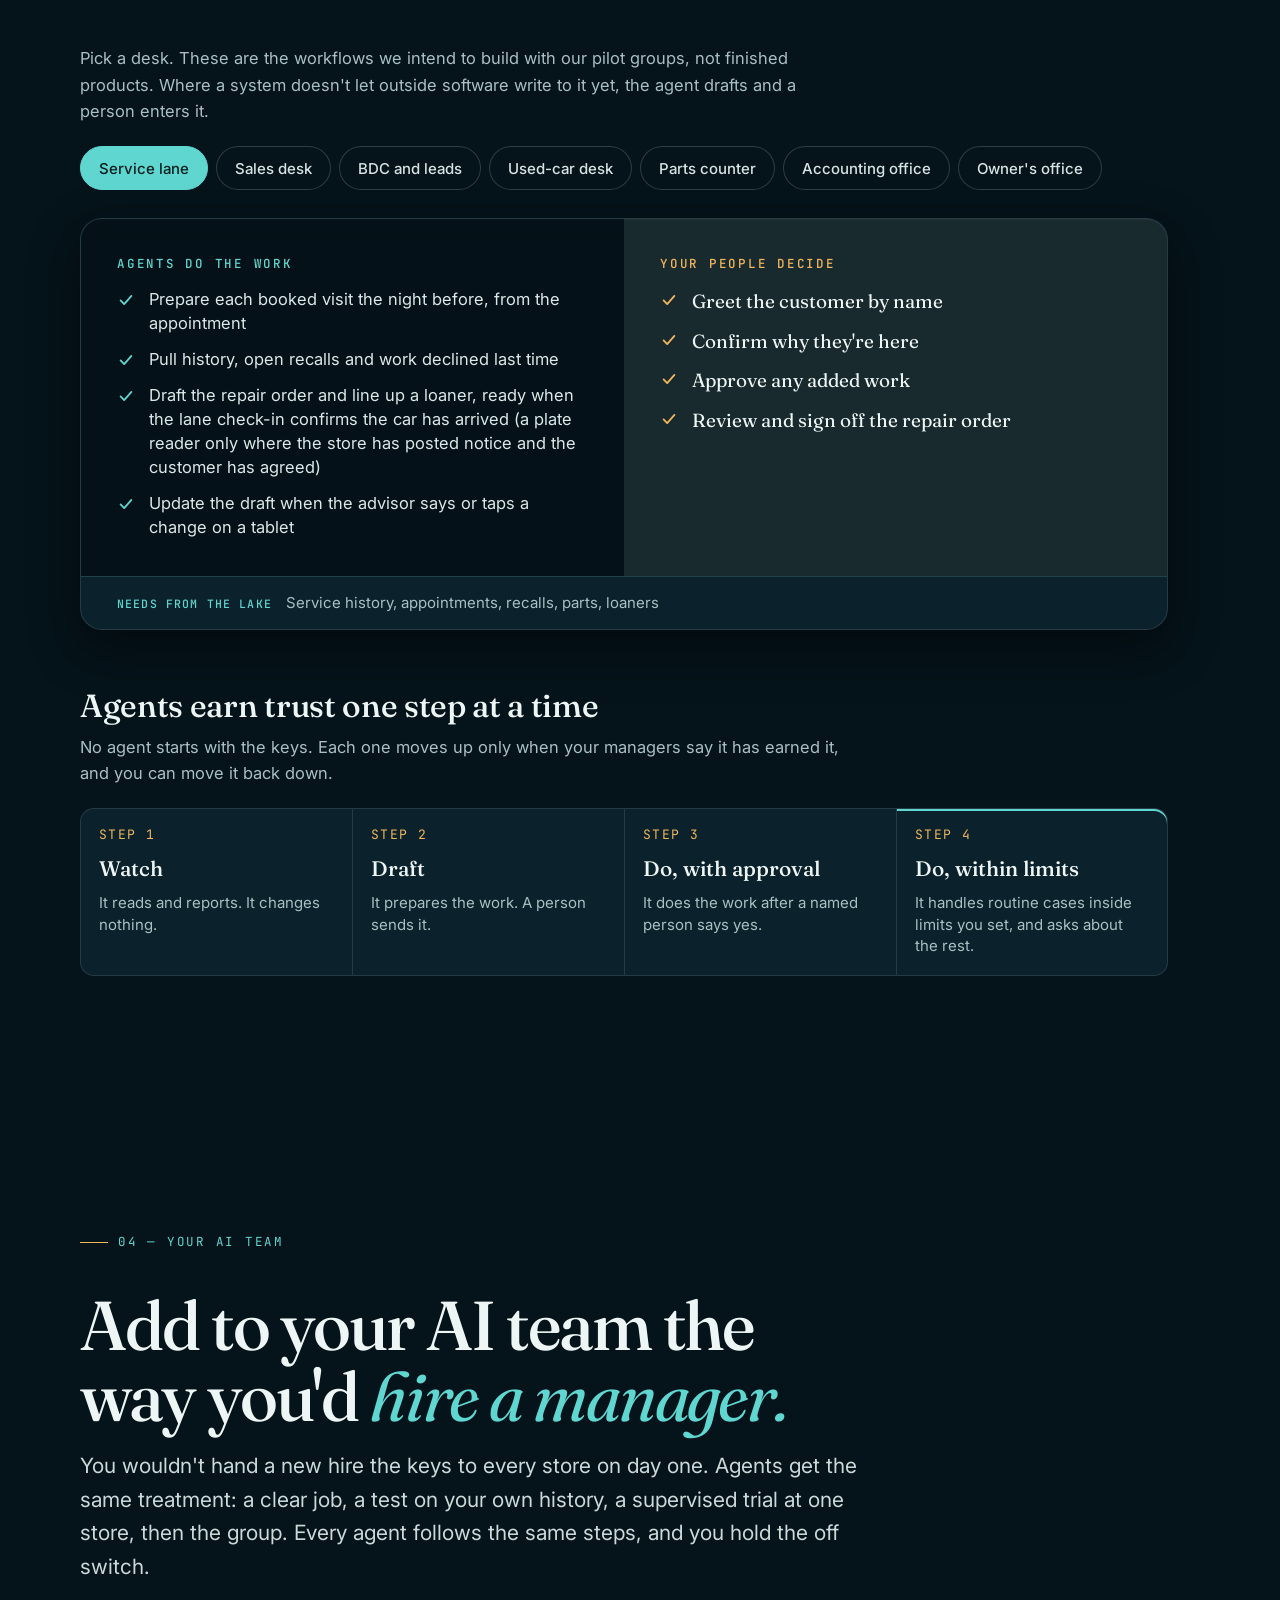
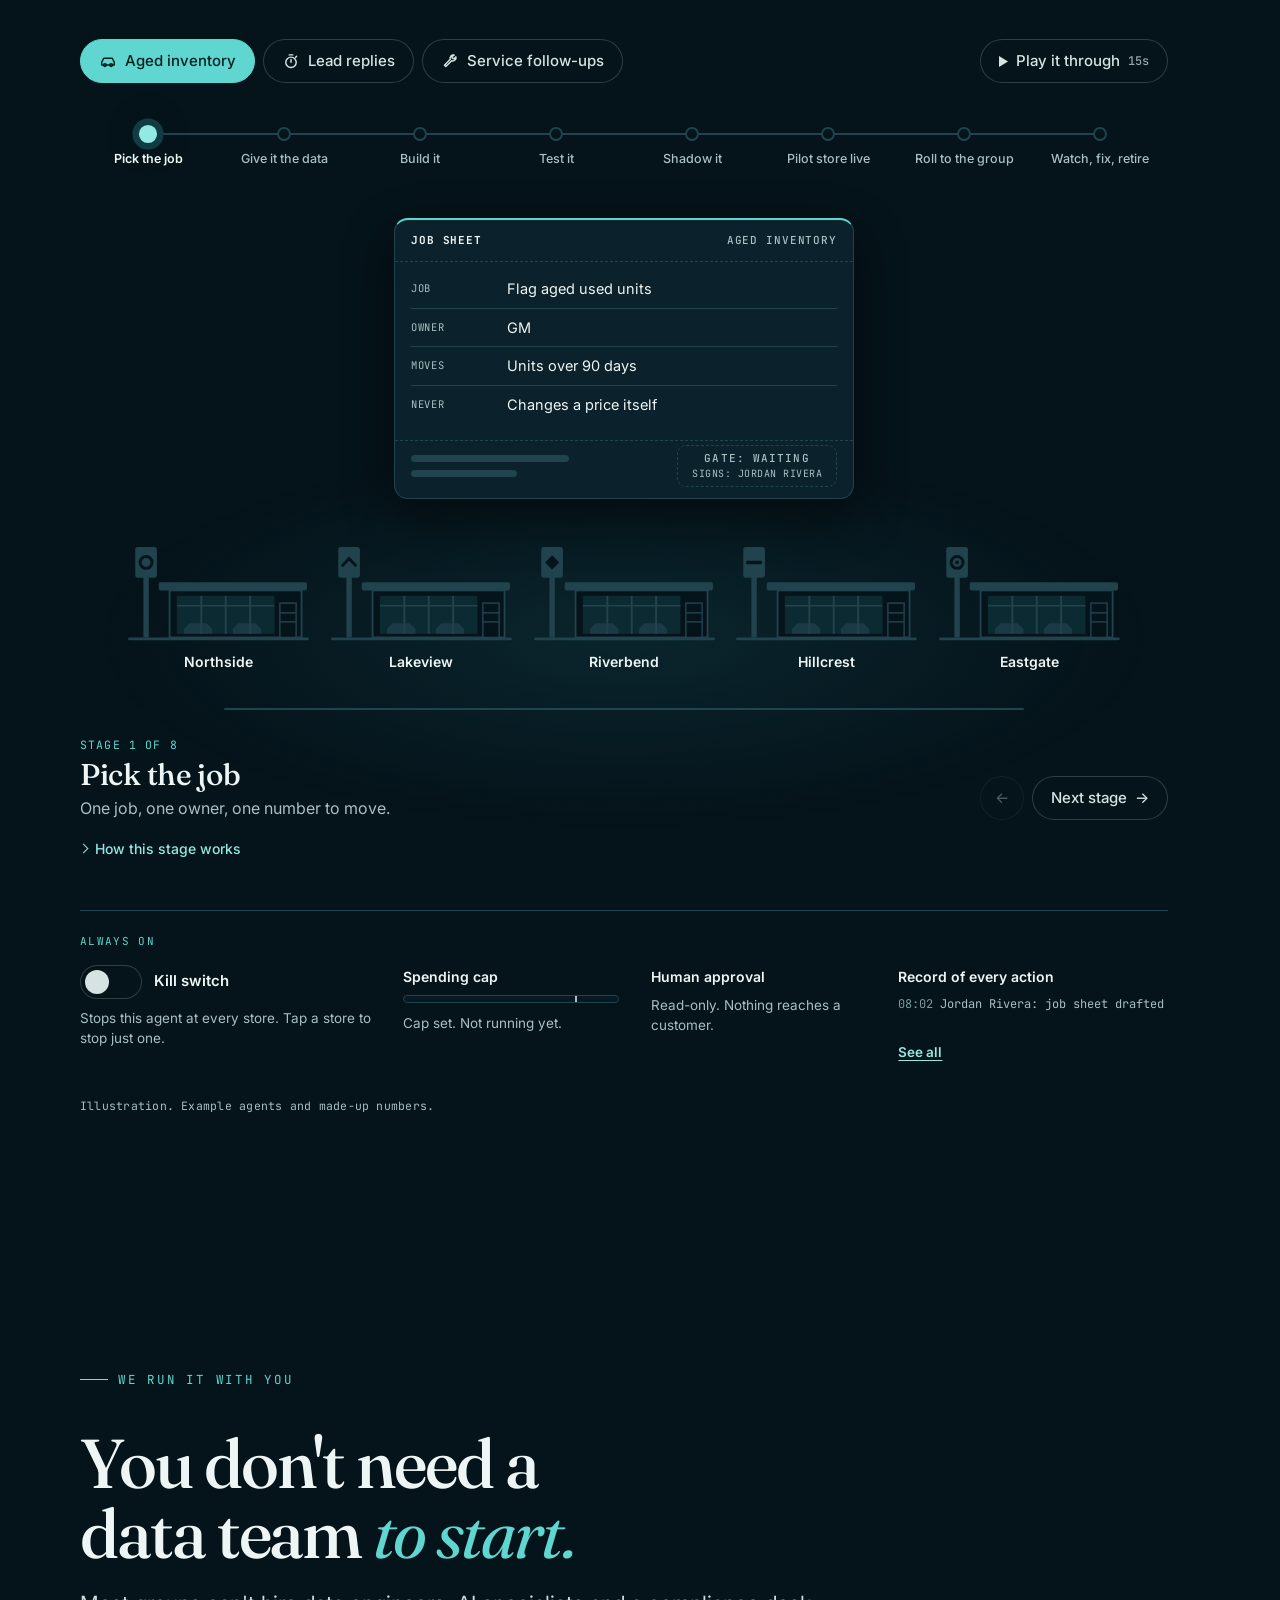
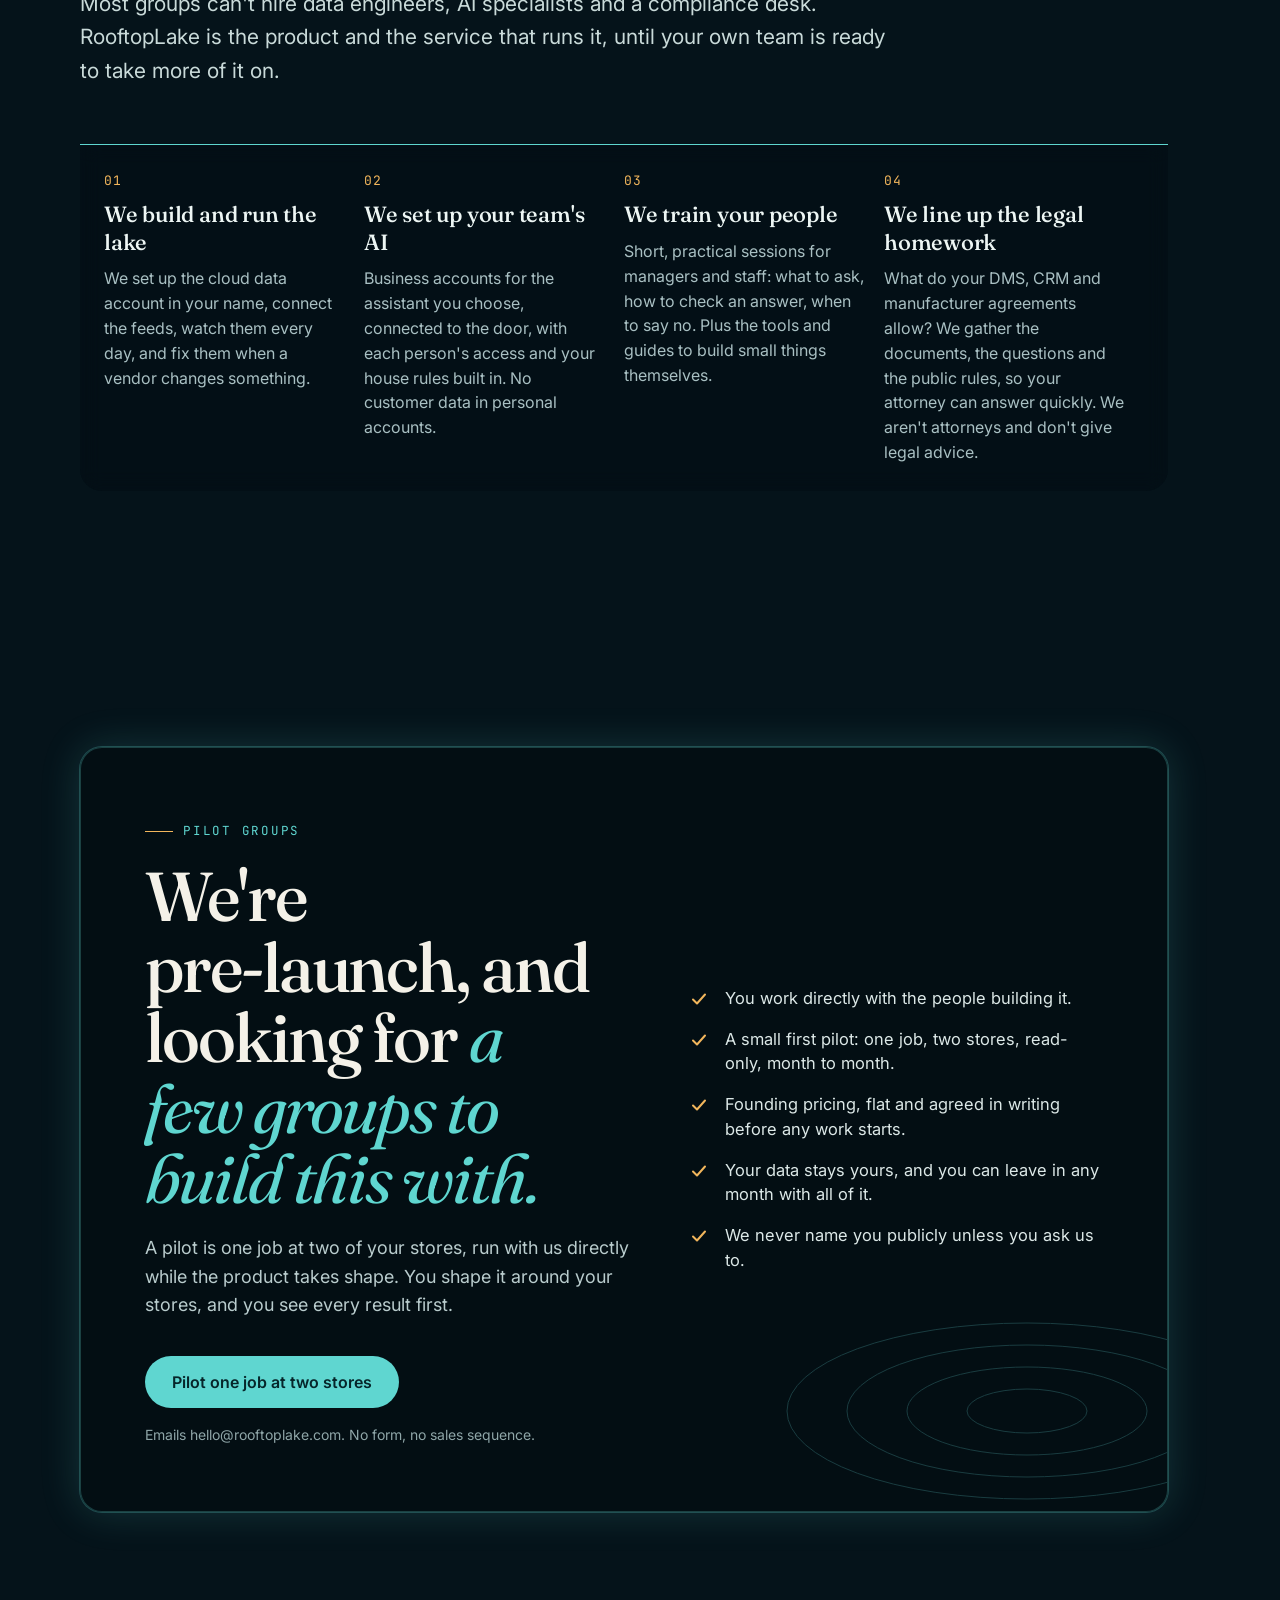
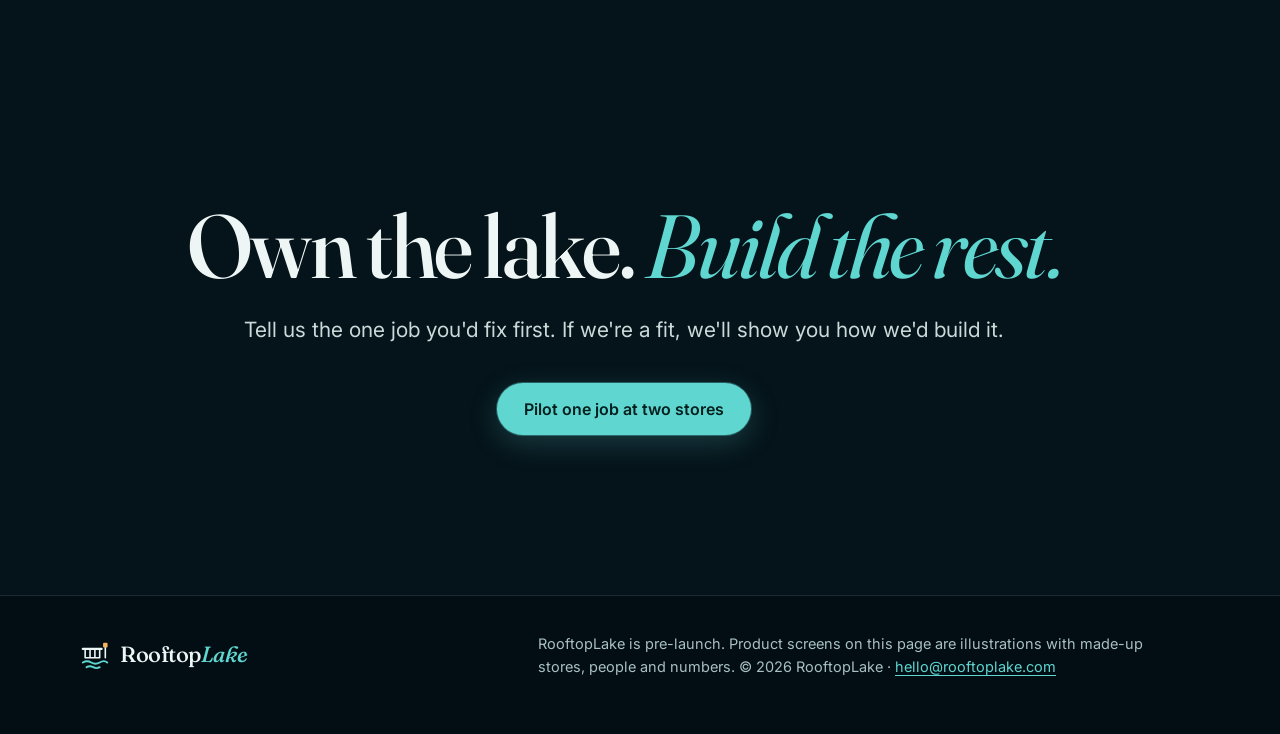
==== commit 97b1f18a: "Contact address: hello@rooftoplake.com Co-Authored-By: Claude Fable 5.2 <noreply@anthropic.com>" ====
--- a/how-it-works.html
+++ b/how-it-works.html
@@ -28,7 +28,7 @@
 <link rel="stylesheet" href="css/demo.css?v=1794560400">
 <link rel="stylesheet" href="css/lifecycle.css?v=1794560400">
 <script>document.documentElement.classList.add('js')</script>
-<script type="application/ld+json">{"@context":"https://schema.org","@type":"Organization","name":"RooftopLake","url":"https://rooftoplake.com/","email":"zach@rooftoplake.com","description":"A dealer-owned data lake, a secure door for AI assistants, and an AI team your people lead, for dealer groups."}</script>
+<script type="application/ld+json">{"@context":"https://schema.org","@type":"Organization","name":"RooftopLake","url":"https://rooftoplake.com/","email":"hello@rooftoplake.com","description":"A dealer-owned data lake, a secure door for AI assistants, and an AI team your people lead, for dealer groups."}</script>
 </head>
 <body>
 <a class="skip" href="#main">Skip to content</a>
@@ -52,7 +52,7 @@
       <a href="#factory">Your AI team</a>
       <a href="#run">With you</a>
     </nav>
-    <a class="btn btn-primary" href="mailto:zach@rooftoplake.com?subject=Pilot%20one%20job%20at%20two%20stores"><span class="lg">Pilot one job at two stores</span><span class="sm">Talk to us</span></a>
+    <a class="btn btn-primary" href="mailto:hello@rooftoplake.com?subject=Pilot%20one%20job%20at%20two%20stores"><span class="lg">Pilot one job at two stores</span><span class="sm">Talk to us</span></a>
   </div>
   <div class="progress" id="progress" aria-hidden="true"></div>
 </header>
@@ -67,7 +67,7 @@
     </div>
     <div class="hero-bottom">
       <p class="lead rv" style="--i:2">The door, the access rules, the data feeds and your group's AI team, each one shown working. Your people lead it. Every screen is an illustration with made-up data.</p>
-      <div class="cta-row rv" style="--i:3"><a class="btn btn-primary" href="mailto:zach@rooftoplake.com?subject=Pilot%20one%20job%20at%20two%20stores">Pilot one job at two stores</a><a class="btn btn-ghost" href="index.html">Back to the overview</a></div>
+      <div class="cta-row rv" style="--i:3"><a class="btn btn-primary" href="mailto:hello@rooftoplake.com?subject=Pilot%20one%20job%20at%20two%20stores">Pilot one job at two stores</a><a class="btn btn-ghost" href="index.html">Back to the overview</a></div>
     </div>
   </div>
   <a class="dive" href="#door" aria-label="Scroll down to dive in"><span>Scroll to dive in</span><i aria-hidden="true"></i></a>
@@ -207,8 +207,8 @@
         <span class="eyebrow">Pilot groups</span>
         <h2>We're pre&#8209;launch, and looking for <em>a few groups to build this with.</em></h2>
         <p style="margin-top:20px">A pilot is one job at two of your stores, run with us directly while the product takes shape. You shape it around your stores, and you see every result first.</p>
-        <div class="cta-row"><a class="btn btn-primary" href="mailto:zach@rooftoplake.com?subject=Pilot%20one%20job%20at%20two%20stores">Pilot one job at two stores</a></div>
-        <p class="fine">Emails zach@rooftoplake.com. No form, no sales sequence.</p>
+        <div class="cta-row"><a class="btn btn-primary" href="mailto:hello@rooftoplake.com?subject=Pilot%20one%20job%20at%20two%20stores">Pilot one job at two stores</a></div>
+        <p class="fine">Emails hello@rooftoplake.com. No form, no sales sequence.</p>
       </div>
       <ul>
         <li><svg aria-hidden="true"><use href="#i-check"/></svg>You work directly with the people building it.</li>
@@ -226,7 +226,7 @@
   <div class="wrap">
     <h2 class="rv">Own the lake. <em>Build the rest.</em></h2>
     <p class="lead rv">Tell us the one job you'd fix first. If we're a fit, we'll show you how we'd build it.</p>
-    <div class="cta-row rv"><a class="btn btn-primary" href="mailto:zach@rooftoplake.com?subject=Pilot%20one%20job%20at%20two%20stores">Pilot one job at two stores</a></div>
+    <div class="cta-row rv"><a class="btn btn-primary" href="mailto:hello@rooftoplake.com?subject=Pilot%20one%20job%20at%20two%20stores">Pilot one job at two stores</a></div>
   </div>
 </section>
 
@@ -235,7 +235,7 @@
 <footer>
   <div class="wrap">
     <a class="mark" href="index.html" aria-label="RooftopLake home"><svg aria-hidden="true"><use href="#i-mark"/></svg><span>Rooftop<b>Lake</b></span></a>
-    <p>RooftopLake is pre-launch. Product screens on this page are illustrations with made-up stores, people and numbers. © 2026 RooftopLake · <a href="mailto:zach@rooftoplake.com">zach@rooftoplake.com</a></p>
+    <p>RooftopLake is pre-launch. Product screens on this page are illustrations with made-up stores, people and numbers. © 2026 RooftopLake · <a href="mailto:hello@rooftoplake.com">hello@rooftoplake.com</a></p>
   </div>
 </footer>
 
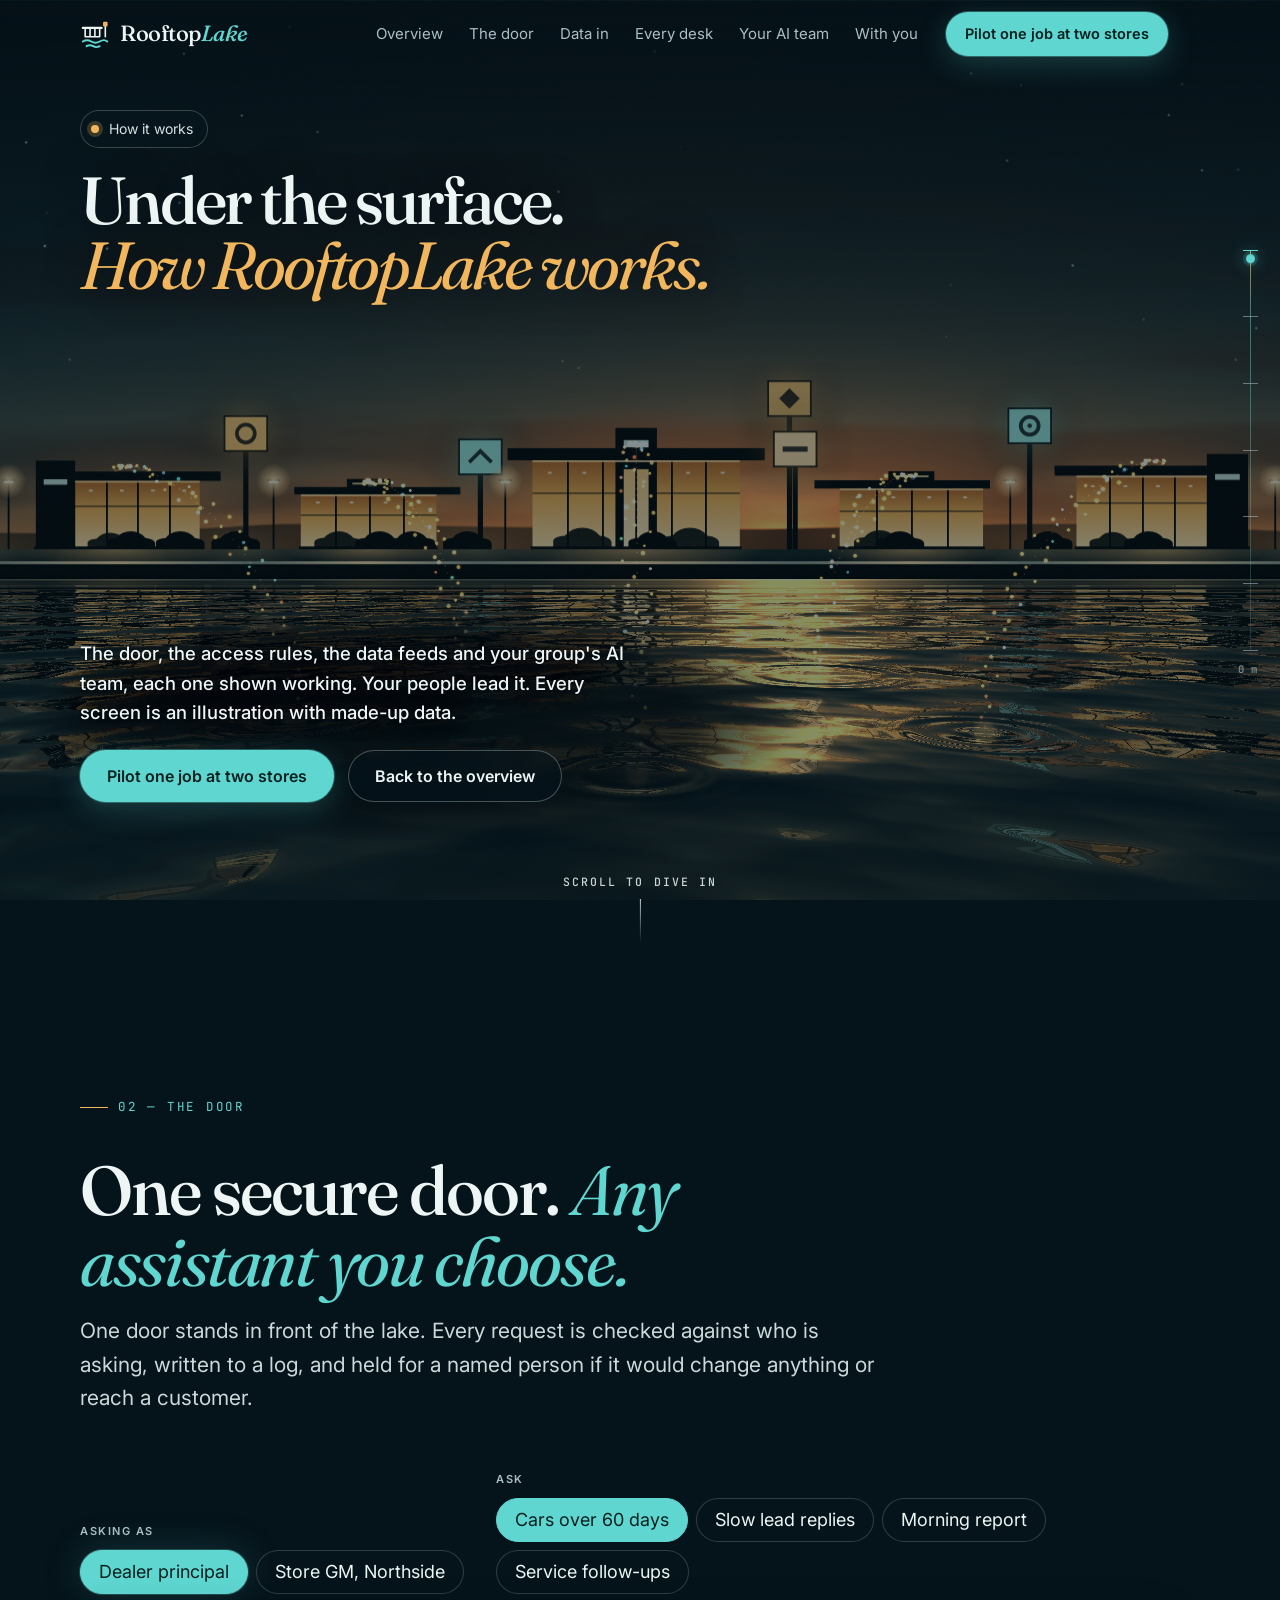
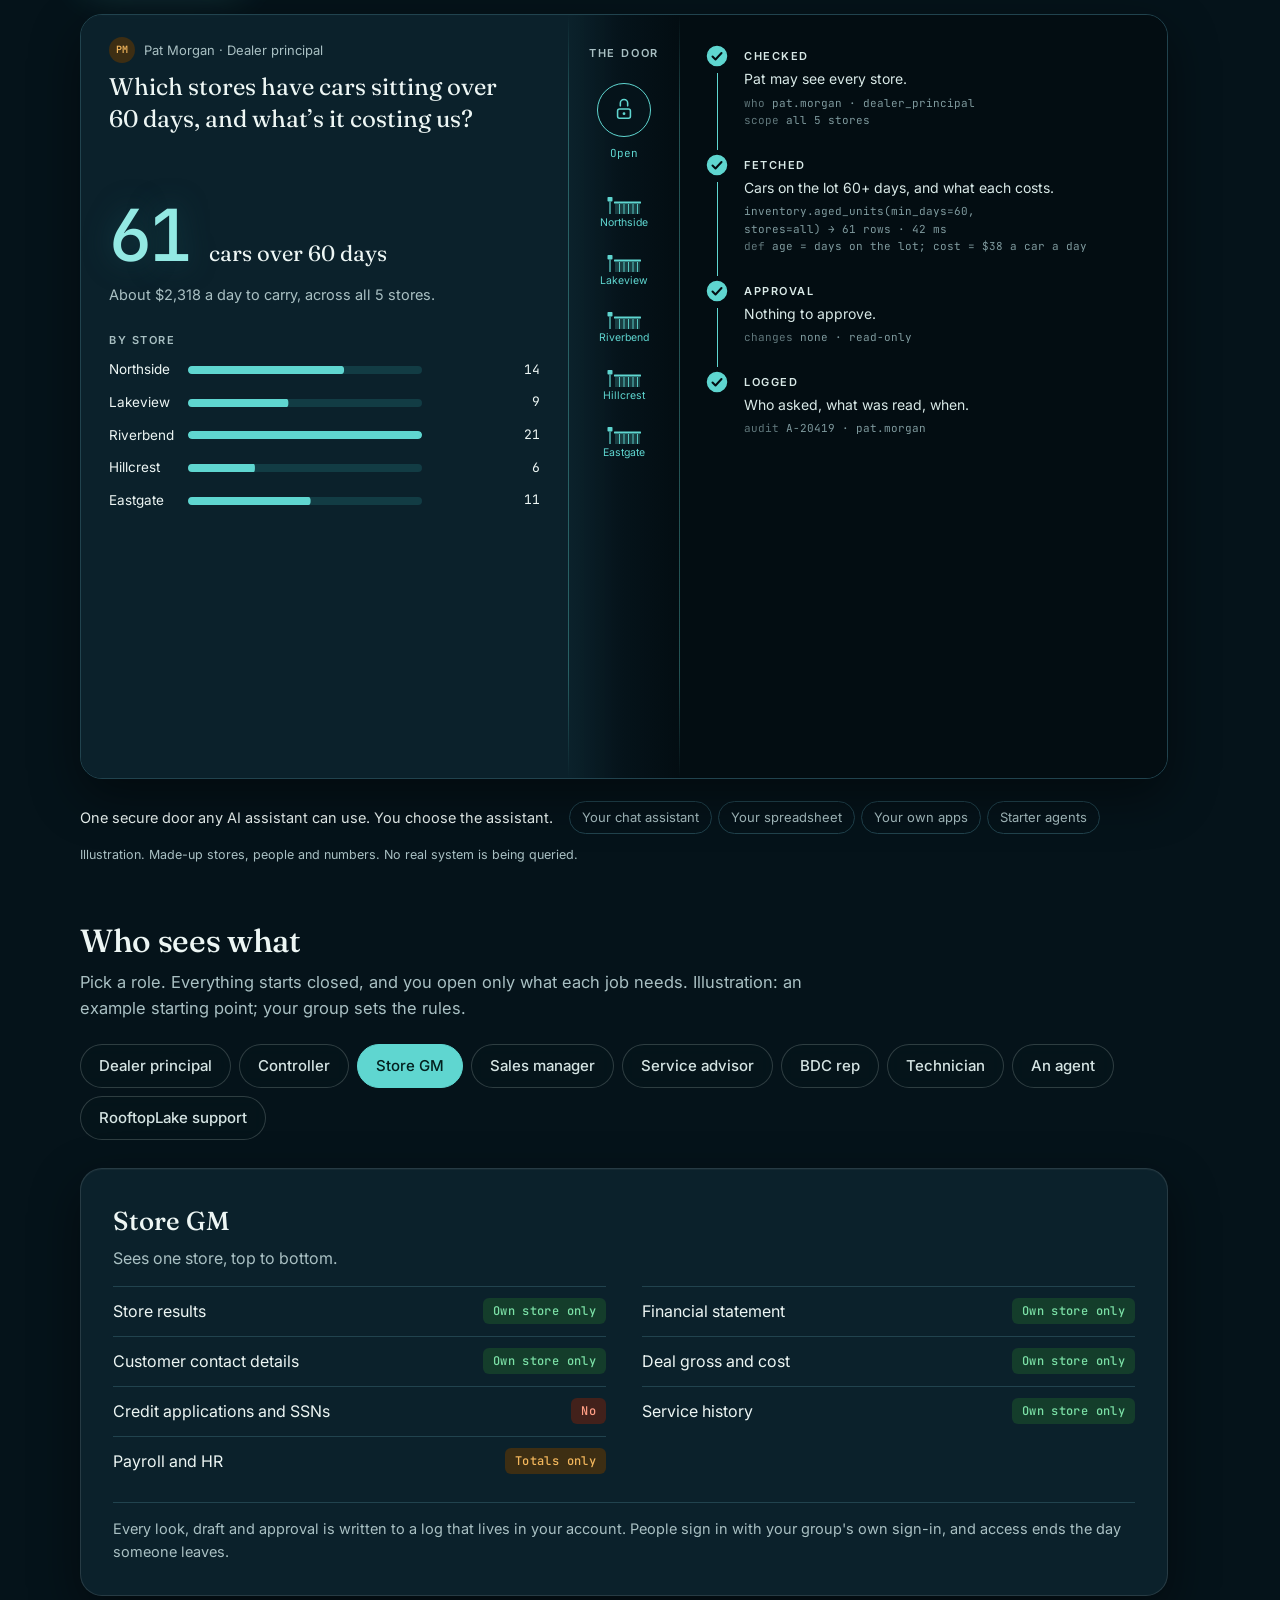
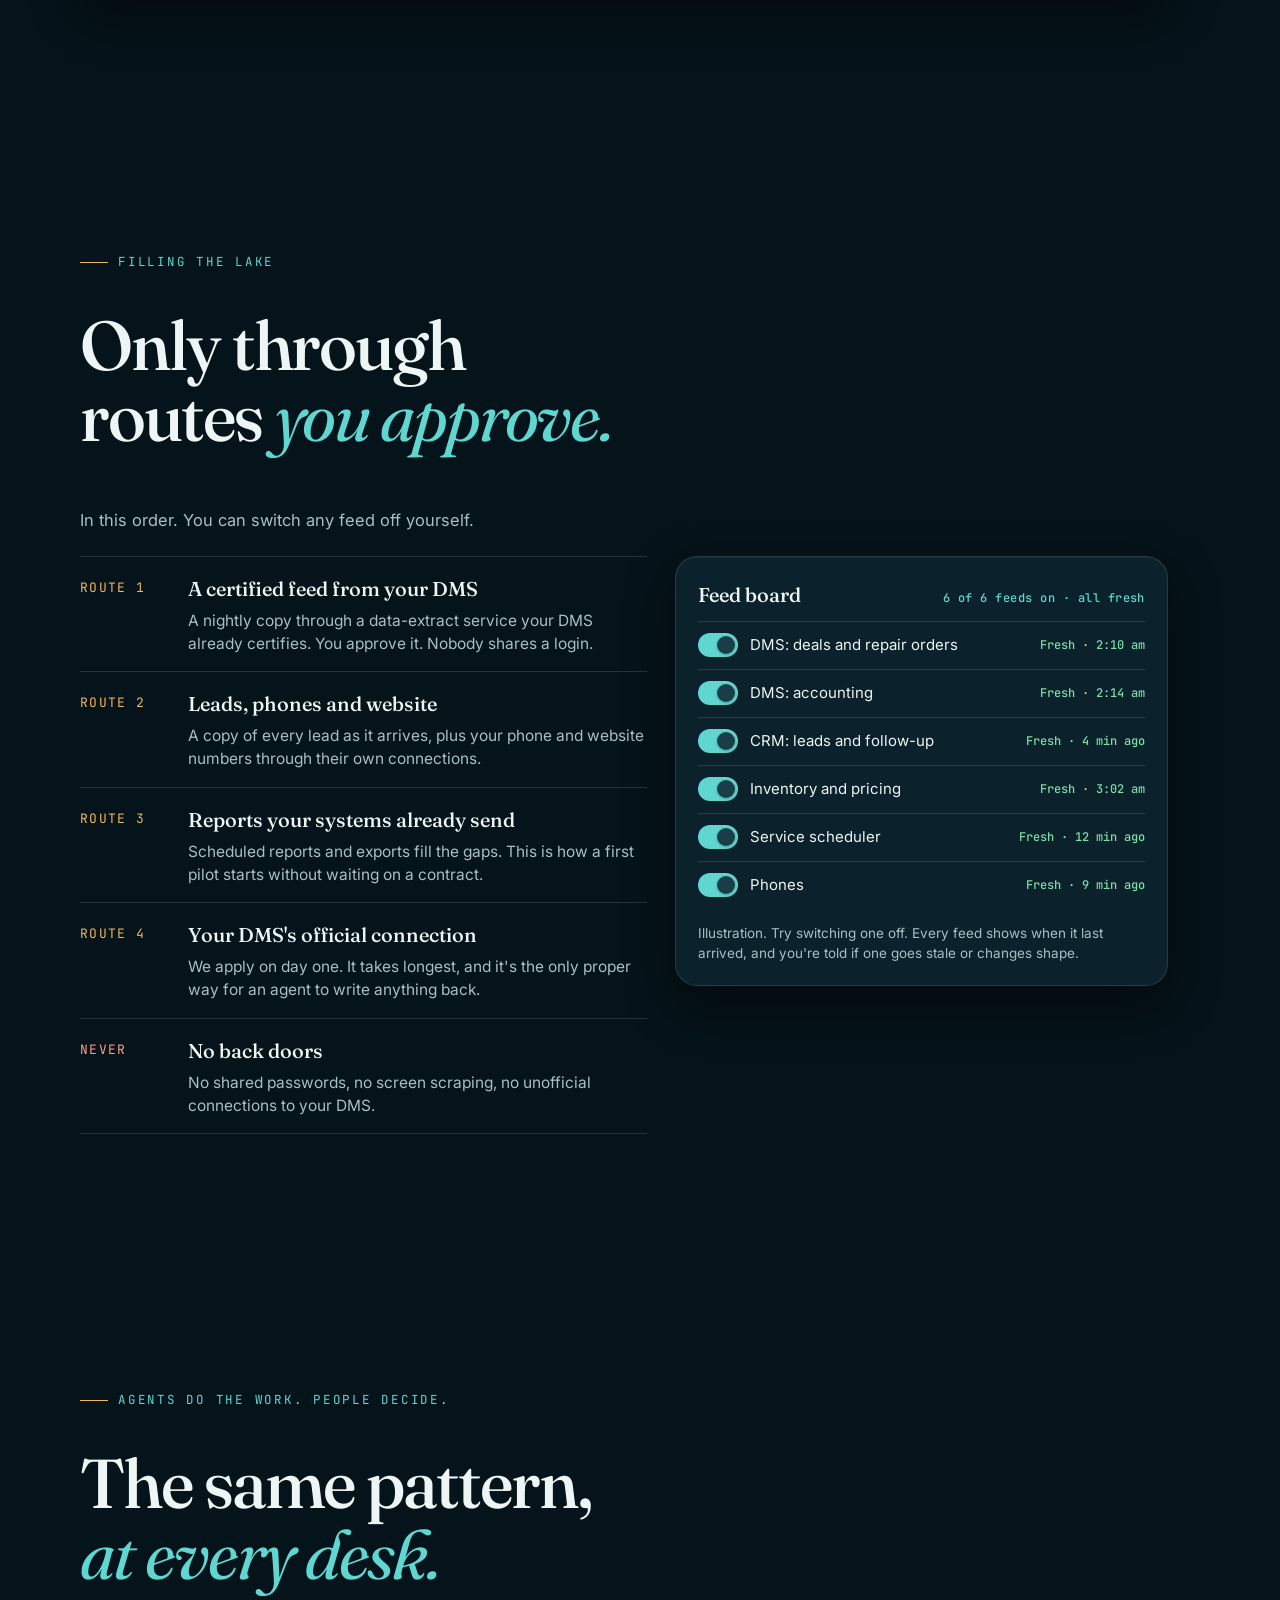
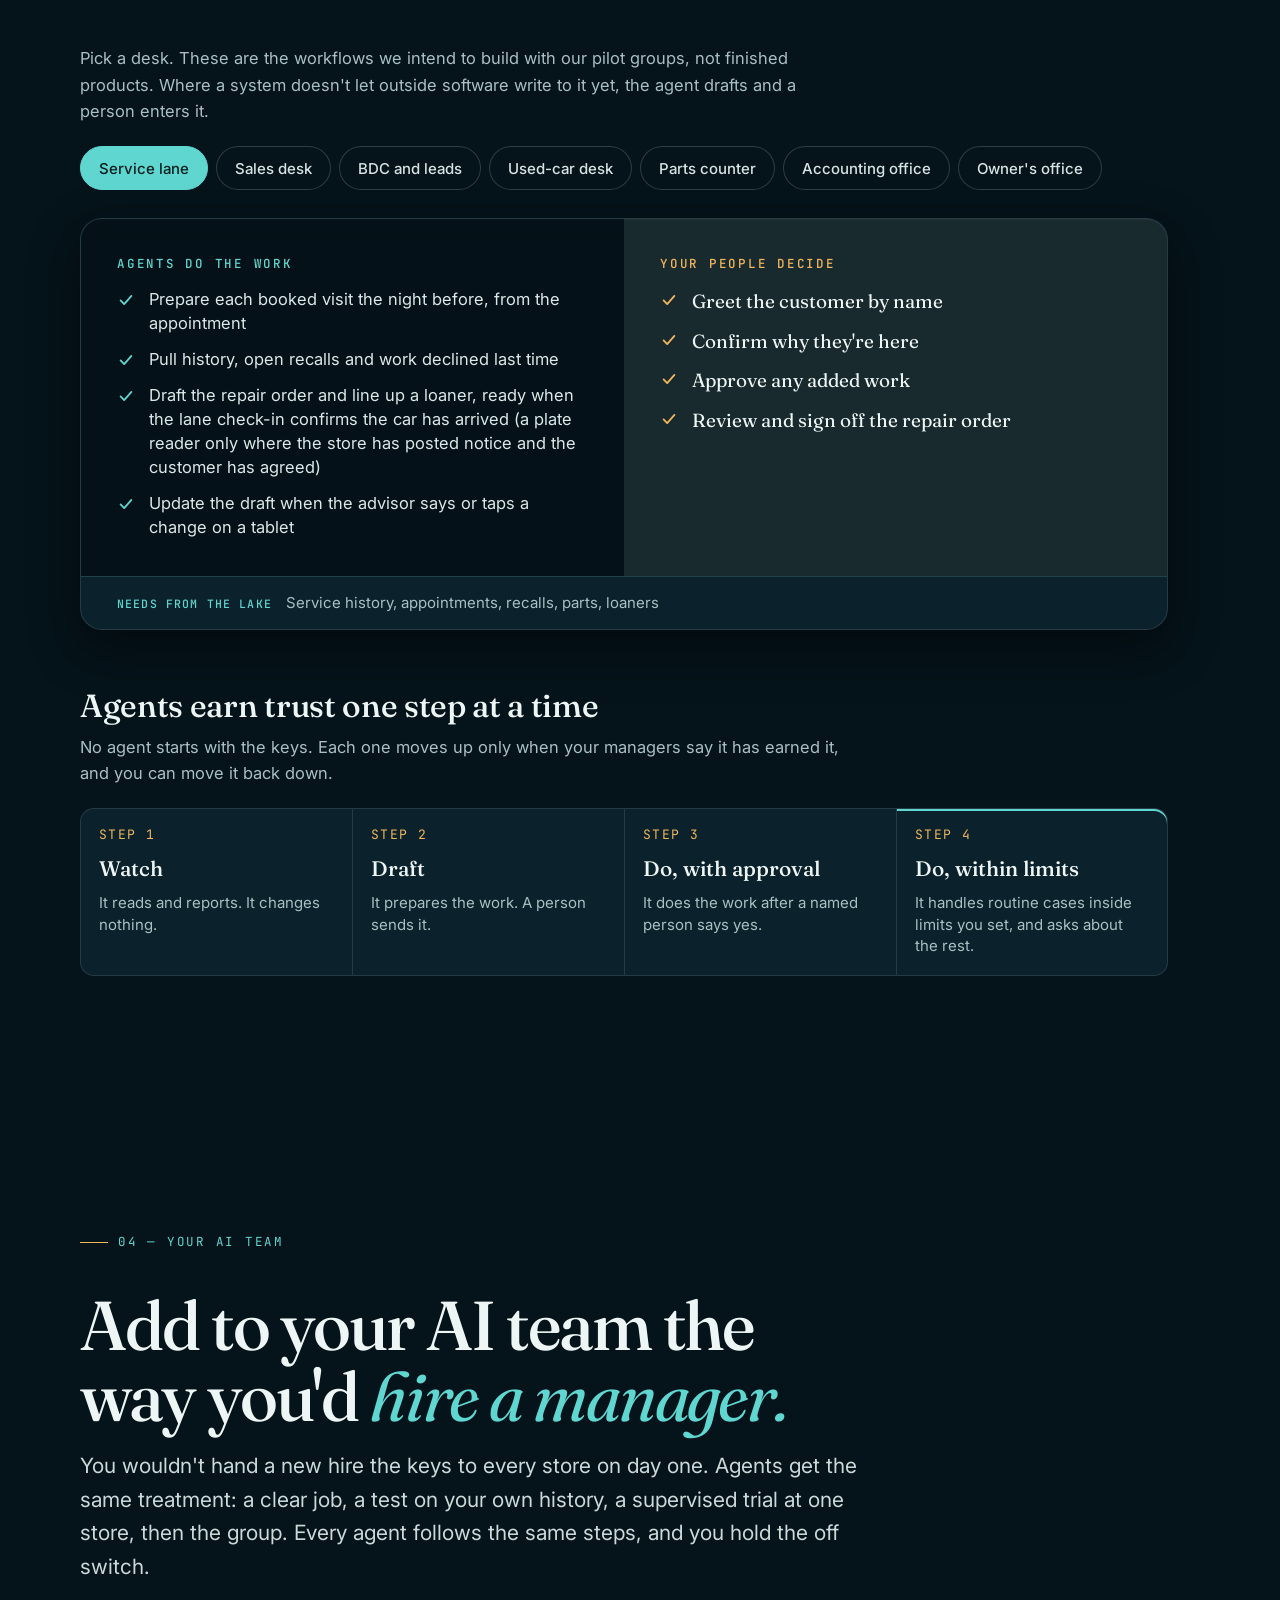
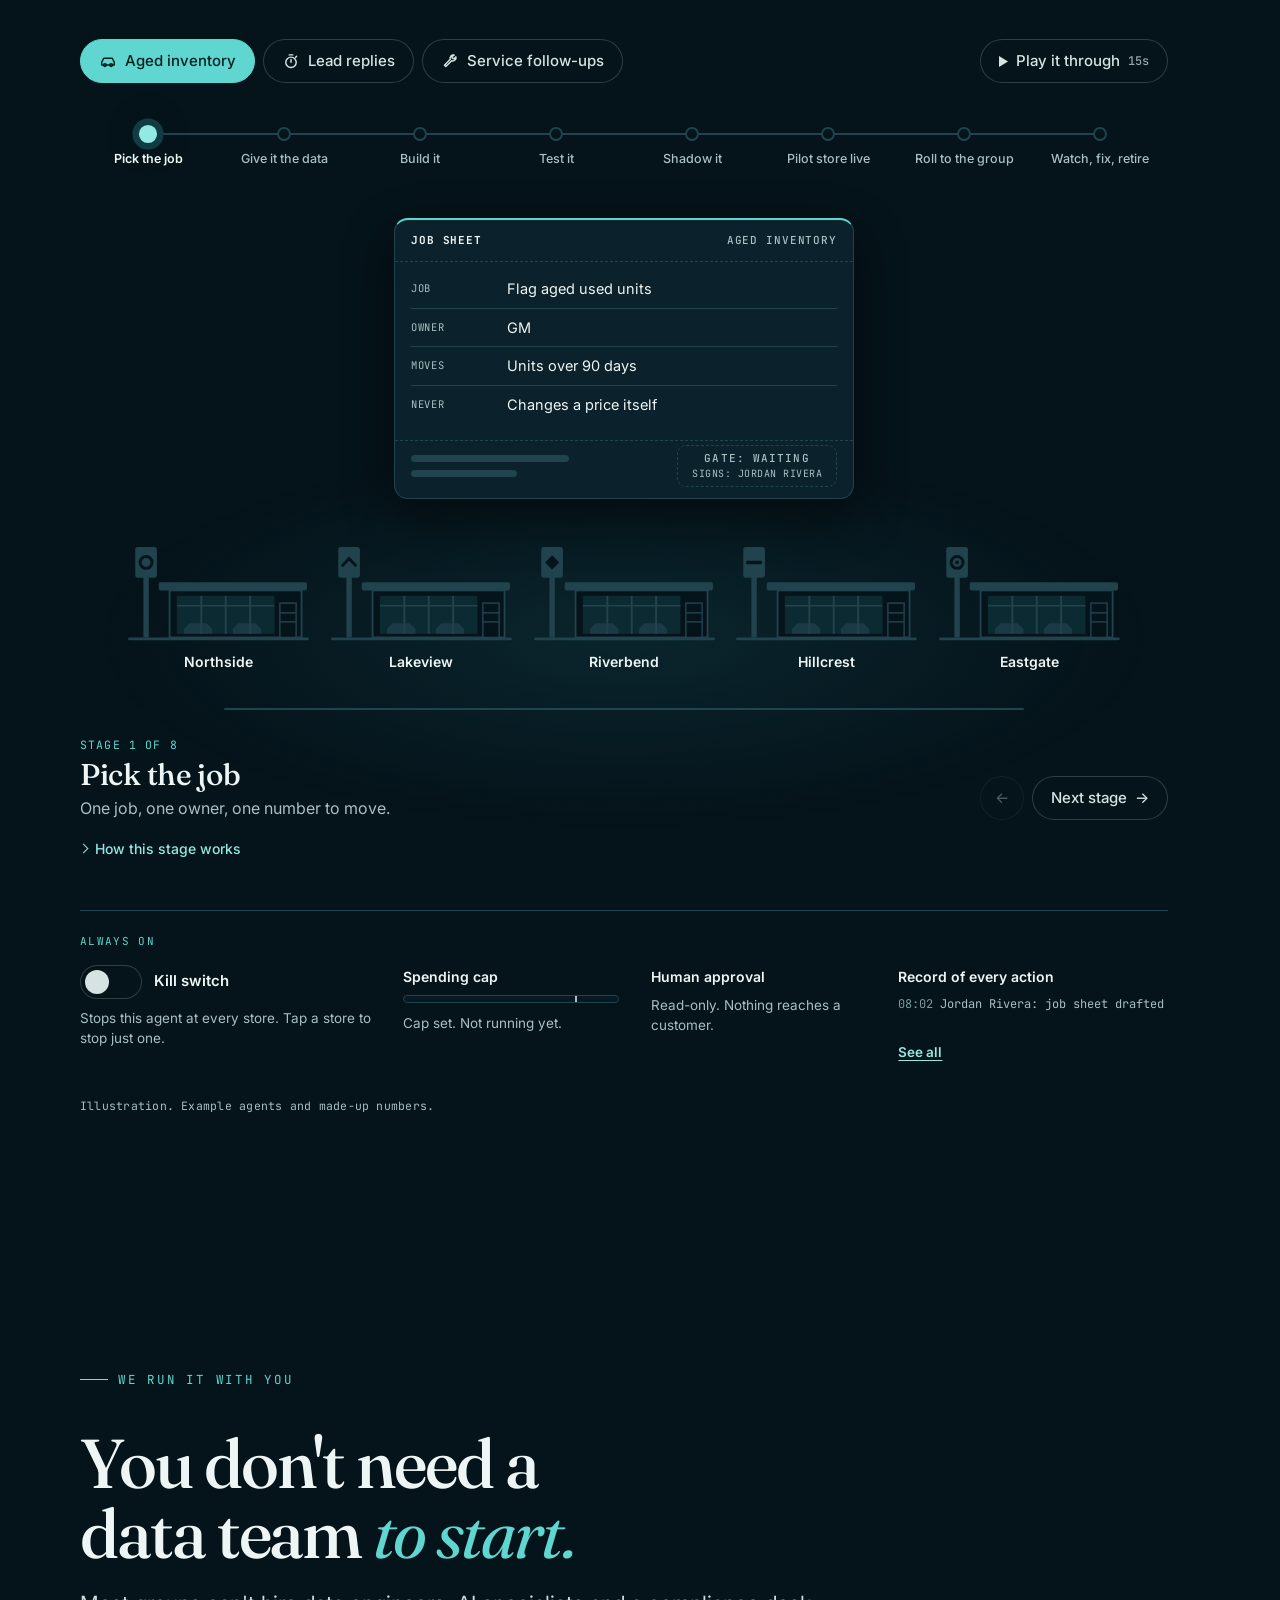
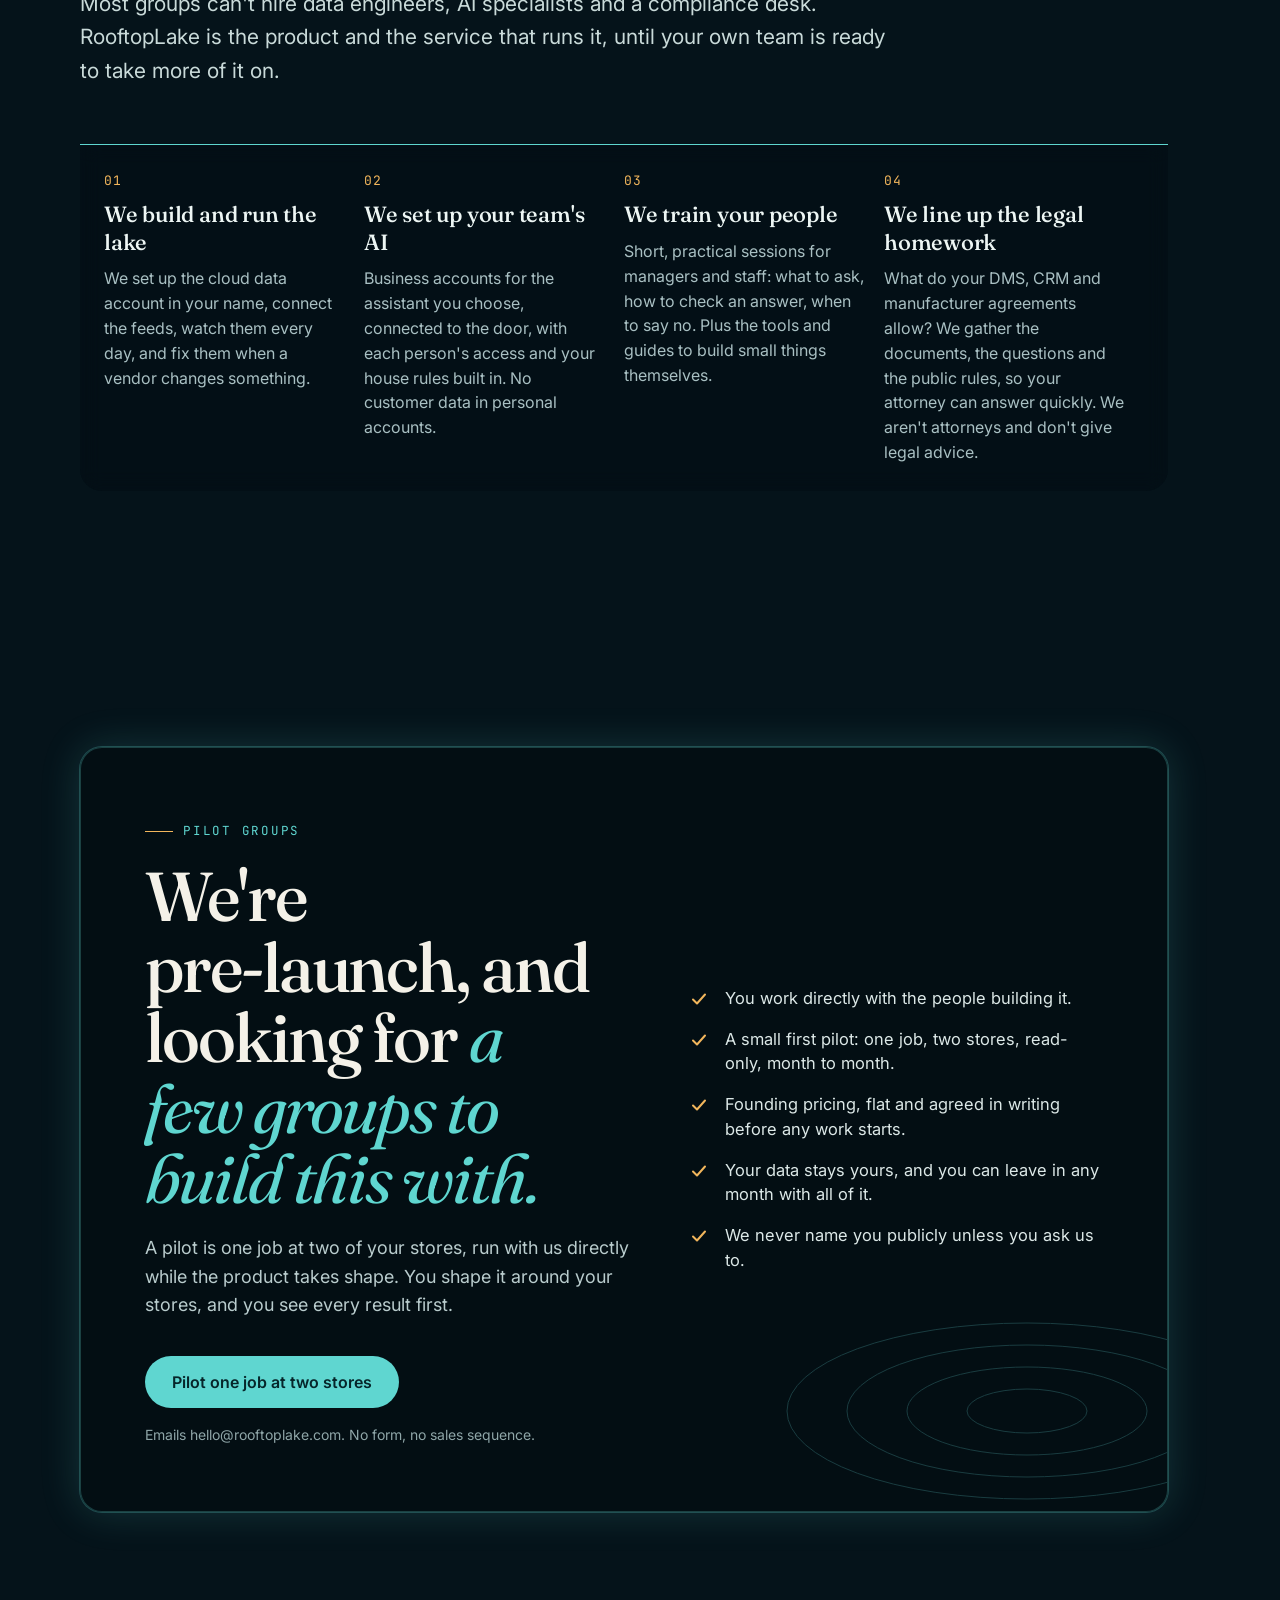
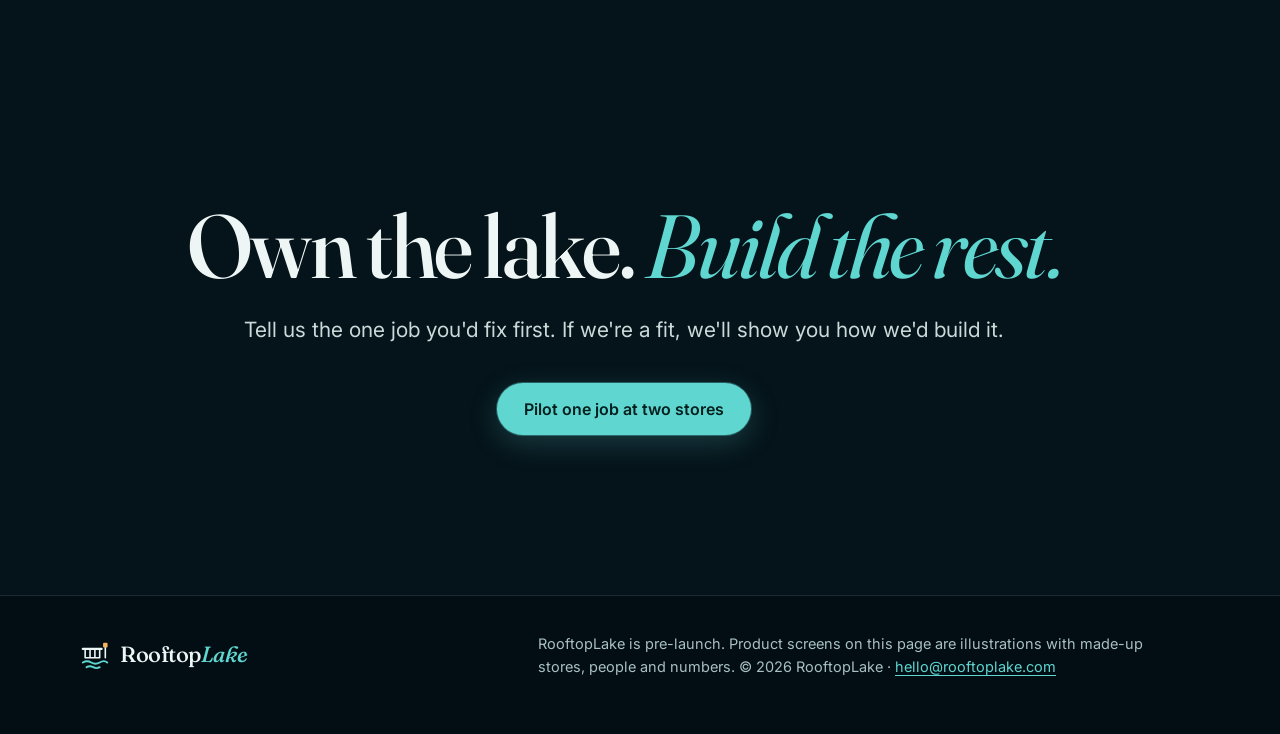
==== commit 34926c4e: "RooftopLake v2: generated water and dusk media, scroll-driven dive (DL10)" ====
--- a/how-it-works.html
+++ b/how-it-works.html
@@ -27,6 +27,7 @@
 <link rel="stylesheet" href="css/explainer.css?v=1794560400">
 <link rel="stylesheet" href="css/demo.css?v=1794560400">
 <link rel="stylesheet" href="css/lifecycle.css?v=1794560400">
+<link rel="stylesheet" href="css/v2.css">
 <script>document.documentElement.classList.add('js')</script>
 <script type="application/ld+json">{"@context":"https://schema.org","@type":"Organization","name":"RooftopLake","url":"https://rooftoplake.com/","email":"hello@rooftoplake.com","description":"A dealer-owned data lake, a secure door for AI assistants, and an AI team your people lead, for dealer groups."}</script>
 </head>
@@ -245,5 +246,6 @@
 <script src="js/explainer.js?v=1794560400" defer></script>
 <script src="js/demo.js?v=1794560400" defer></script>
 <script src="js/lifecycle.js?v=1794560400" defer></script>
+<script src="js/v2.js" defer></script>
 </body>
 </html>
--- a/css/v2.css
+++ b/css/v2.css
@@ -0,0 +1,245 @@
+/* RooftopLake v2 — photographic depth layers, scroll-scrubbed dive, and luminous closing band.
+   Uses tokens from tokens.css. New elements are namespaced with .v2-. */
+
+/* Allow position:sticky to work reliably while still preventing horizontal scroll on mobile */
+body {
+  overflow-x: clip;
+}
+
+/* Dim the fixed #lake-scene canvas slightly so it supports rather than competes with the new photographic backdrops */
+#lake-scene {
+  opacity: 0.52;
+}
+
+/* ===== Hero: dusk dealership reflected in the lake ===== */
+.v2-hero {
+  position: relative;
+  overflow: hidden;
+  isolation: isolate;
+}
+
+.v2-hero::before {
+  display: none;
+}
+
+.v2-hero-media {
+  position: absolute;
+  inset: 0;
+  z-index: 0;
+  overflow: hidden;
+  pointer-events: none;
+}
+
+.v2-hero-deep {
+  position: absolute;
+  inset: 0;
+  width: 100%;
+  height: 100%;
+  object-fit: cover;
+  object-position: center bottom;
+}
+
+.v2-hero-dusk {
+  position: absolute;
+  inset: 0;
+  display: block;
+}
+
+.v2-hero-dusk img {
+  width: 100%;
+  height: 100%;
+  object-fit: cover;
+  object-position: center 48%;
+  transform-origin: center 55%;
+  will-change: transform, opacity;
+}
+
+/* Contrast scrims: protect headline at top and lead/CTAs at bottom while keeping the glowing showroom reflection clear */
+.v2-hero-scrim {
+  position: absolute;
+  inset: 0;
+  background:
+    linear-gradient(180deg,
+      rgba(3, 13, 18, 0.78) 0%,
+      rgba(3, 13, 18, 0.34) 30%,
+      rgba(3, 13, 18, 0.14) 52%,
+      rgba(3, 13, 18, 0.68) 80%,
+      rgba(5, 19, 26, 0.96) 100%);
+}
+
+/* Foreground light overlay moving faster on scroll */
+.v2-hero-light {
+  position: absolute;
+  inset: -12% 0;
+  background:
+    radial-gradient(65% 40% at 50% 18%, rgba(147, 233, 227, 0.12), transparent 70%),
+    linear-gradient(115deg, transparent 35%, rgba(95, 214, 208, 0.06) 50%, transparent 65%);
+  mix-blend-mode: screen;
+  will-change: transform;
+}
+
+.v2-hero .wrap {
+  position: relative;
+  z-index: 2;
+}
+
+@media (max-width: 720px) {
+  .v2-hero-dusk img {
+    object-position: center 44%;
+  }
+  .v2-hero-scrim {
+    background:
+      linear-gradient(180deg,
+        rgba(3, 13, 18, 0.84) 0%,
+        rgba(3, 13, 18, 0.42) 34%,
+        rgba(3, 13, 18, 0.25) 52%,
+        rgba(3, 13, 18, 0.78) 78%,
+        rgba(5, 19, 26, 0.98) 100%);
+  }
+}
+
+/* ===== Scroll-scrubbed Dive Interlude ===== */
+main > section.v2-dive {
+  padding: 0;
+  height: 220vh;
+  position: relative;
+  z-index: 2;
+}
+
+.v2-dive-sticky {
+  position: sticky;
+  top: 0;
+  height: 100vh;
+  height: 100svh;
+  width: 100%;
+  overflow: hidden;
+  display: grid;
+  place-items: center;
+  background: var(--paper);
+}
+
+.v2-dive-poster,
+.v2-dive-canvas {
+  position: absolute;
+  inset: 0;
+  width: 100%;
+  height: 100%;
+  object-fit: cover;
+  display: block;
+}
+
+.v2-dive-canvas {
+  opacity: 0;
+  transition: opacity 0.35s ease;
+}
+
+.v2-dive.is-ready .v2-dive-canvas {
+  opacity: 1;
+}
+
+.v2-dive-scrim {
+  position: absolute;
+  inset: 0;
+  background:
+    radial-gradient(closest-side, rgba(3, 13, 18, 0.62), rgba(3, 13, 18, 0.36) 72%, rgba(5, 19, 26, 0.72)),
+    linear-gradient(180deg, rgba(5, 19, 26, 0.82) 0%, transparent 18%, transparent 82%, rgba(5, 19, 26, 0.88) 100%);
+  pointer-events: none;
+}
+
+.v2-dive-copy {
+  position: relative;
+  z-index: 2;
+  text-align: center;
+  max-width: 760px;
+  opacity: var(--dive-text-o, 0);
+  transform: translate3d(0, var(--dive-text-y, 18px), 0);
+  will-change: opacity, transform;
+}
+
+.v2-dive-line {
+  font-family: var(--font-display);
+  font-weight: 500;
+  font-size: clamp(28px, 4.4vw, 52px);
+  line-height: 1.12;
+  letter-spacing: -0.025em;
+  color: var(--ink);
+  text-shadow: 0 2px 28px rgba(3, 13, 18, 0.85);
+  text-wrap: balance;
+}
+
+.v2-dive-line em {
+  font-style: italic;
+  font-weight: 400;
+  color: var(--teal);
+}
+
+@media (max-width: 720px) {
+  main > section.v2-dive {
+    height: 185vh;
+  }
+  .v2-dive-line {
+    font-size: clamp(24px, 7vw, 36px);
+  }
+}
+
+/* ===== Luminous Closing Band ===== */
+.v2-luminous {
+  position: relative;
+  overflow: hidden;
+  isolation: isolate;
+}
+
+.v2-luminous-bg {
+  position: absolute;
+  inset: 0;
+  z-index: -1;
+  pointer-events: none;
+}
+
+.v2-luminous-bg img {
+  width: 100%;
+  height: 100%;
+  object-fit: cover;
+  object-position: center top;
+  display: block;
+}
+
+.v2-luminous-scrim {
+  position: absolute;
+  inset: 0;
+  background: linear-gradient(180deg,
+    rgba(5, 19, 26, 0.88) 0%,
+    rgba(5, 19, 26, 0.64) 38%,
+    rgba(5, 19, 26, 0.72) 72%,
+    rgba(3, 13, 18, 0.94) 100%);
+}
+
+.v2-luminous .lead {
+  color: #DCEAE9;
+  text-shadow: 0 1px 16px rgba(3, 13, 18, 0.8);
+}
+
+/* ===== Reduced Motion ===== */
+@media (prefers-reduced-motion: reduce) {
+  .v2-hero-dusk img,
+  .v2-hero-light {
+    transform: none !important;
+    opacity: 1 !important;
+  }
+  main > section.v2-dive {
+    height: auto;
+    min-height: 68vh;
+  }
+  .v2-dive-sticky {
+    position: relative;
+    height: 68vh;
+    min-height: 420px;
+  }
+  .v2-dive-canvas {
+    display: none;
+  }
+  .v2-dive-copy {
+    opacity: 1 !important;
+    transform: none !important;
+  }
+}
